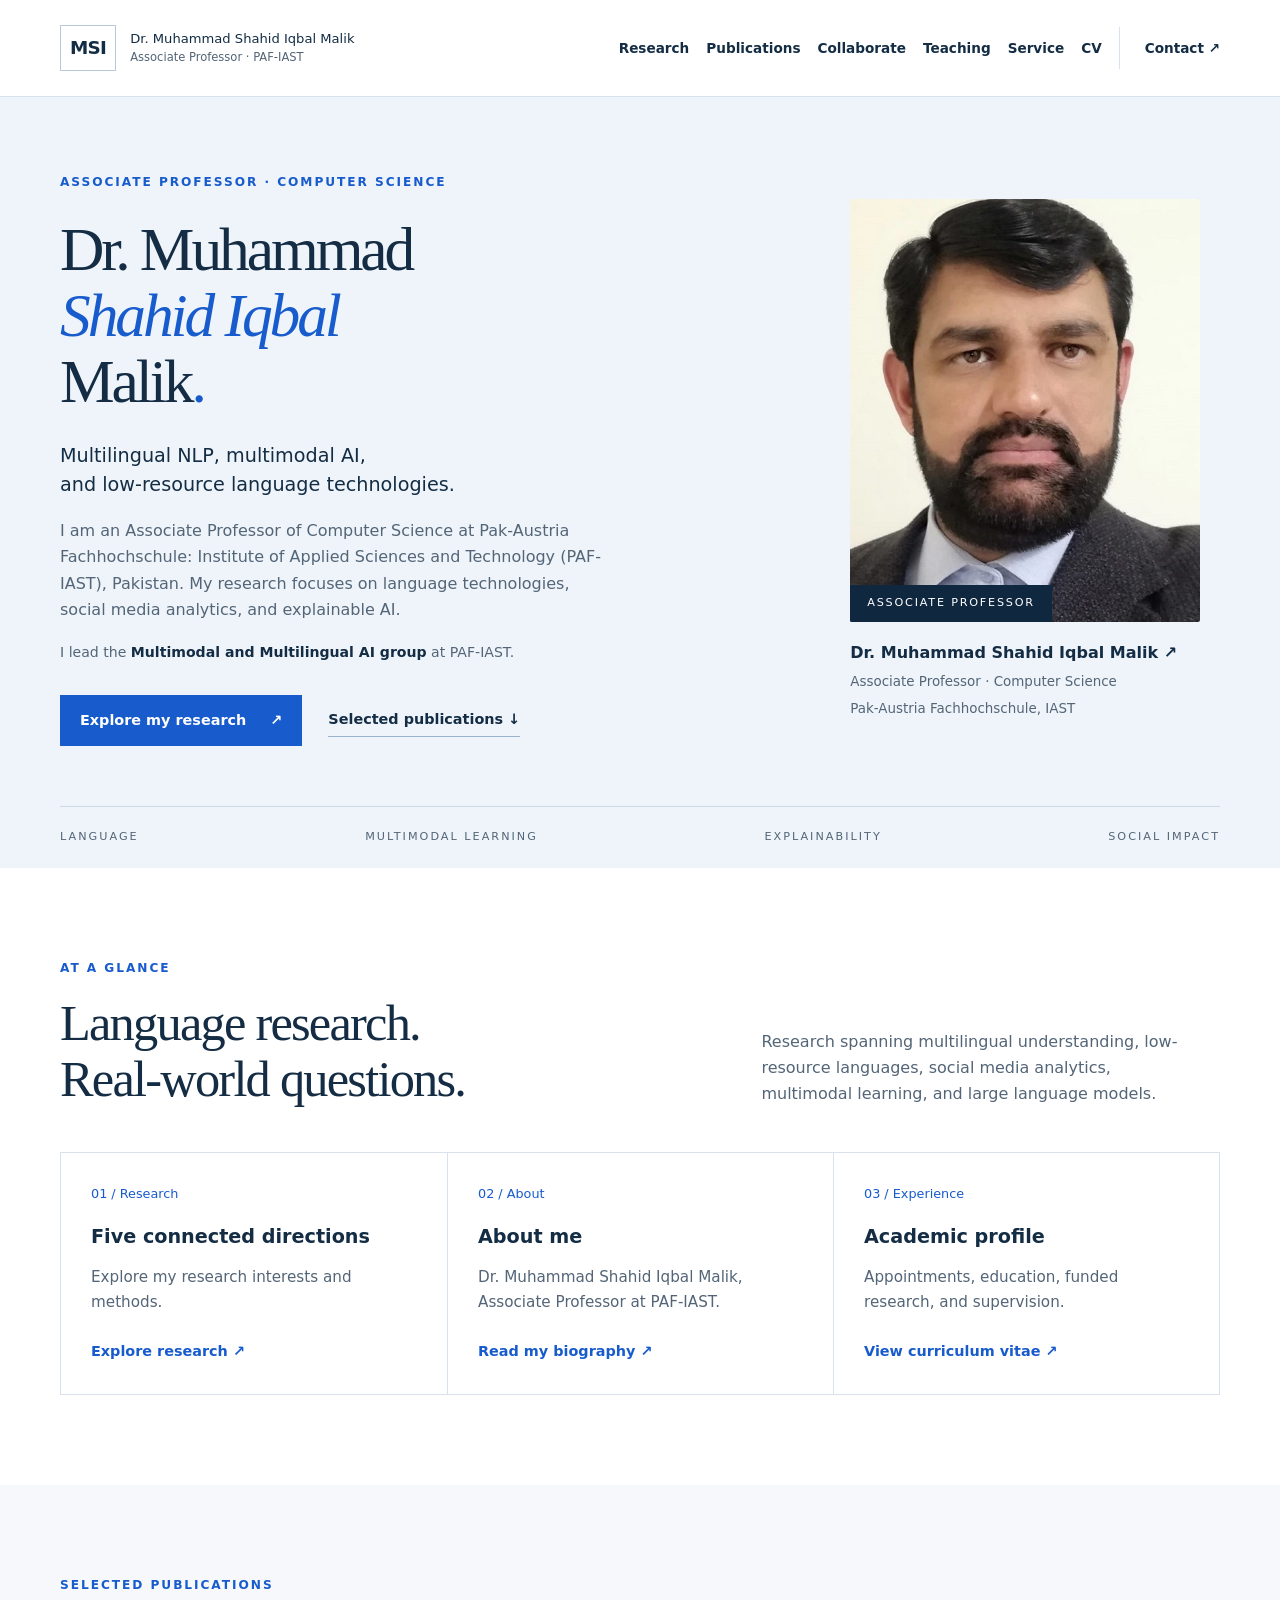
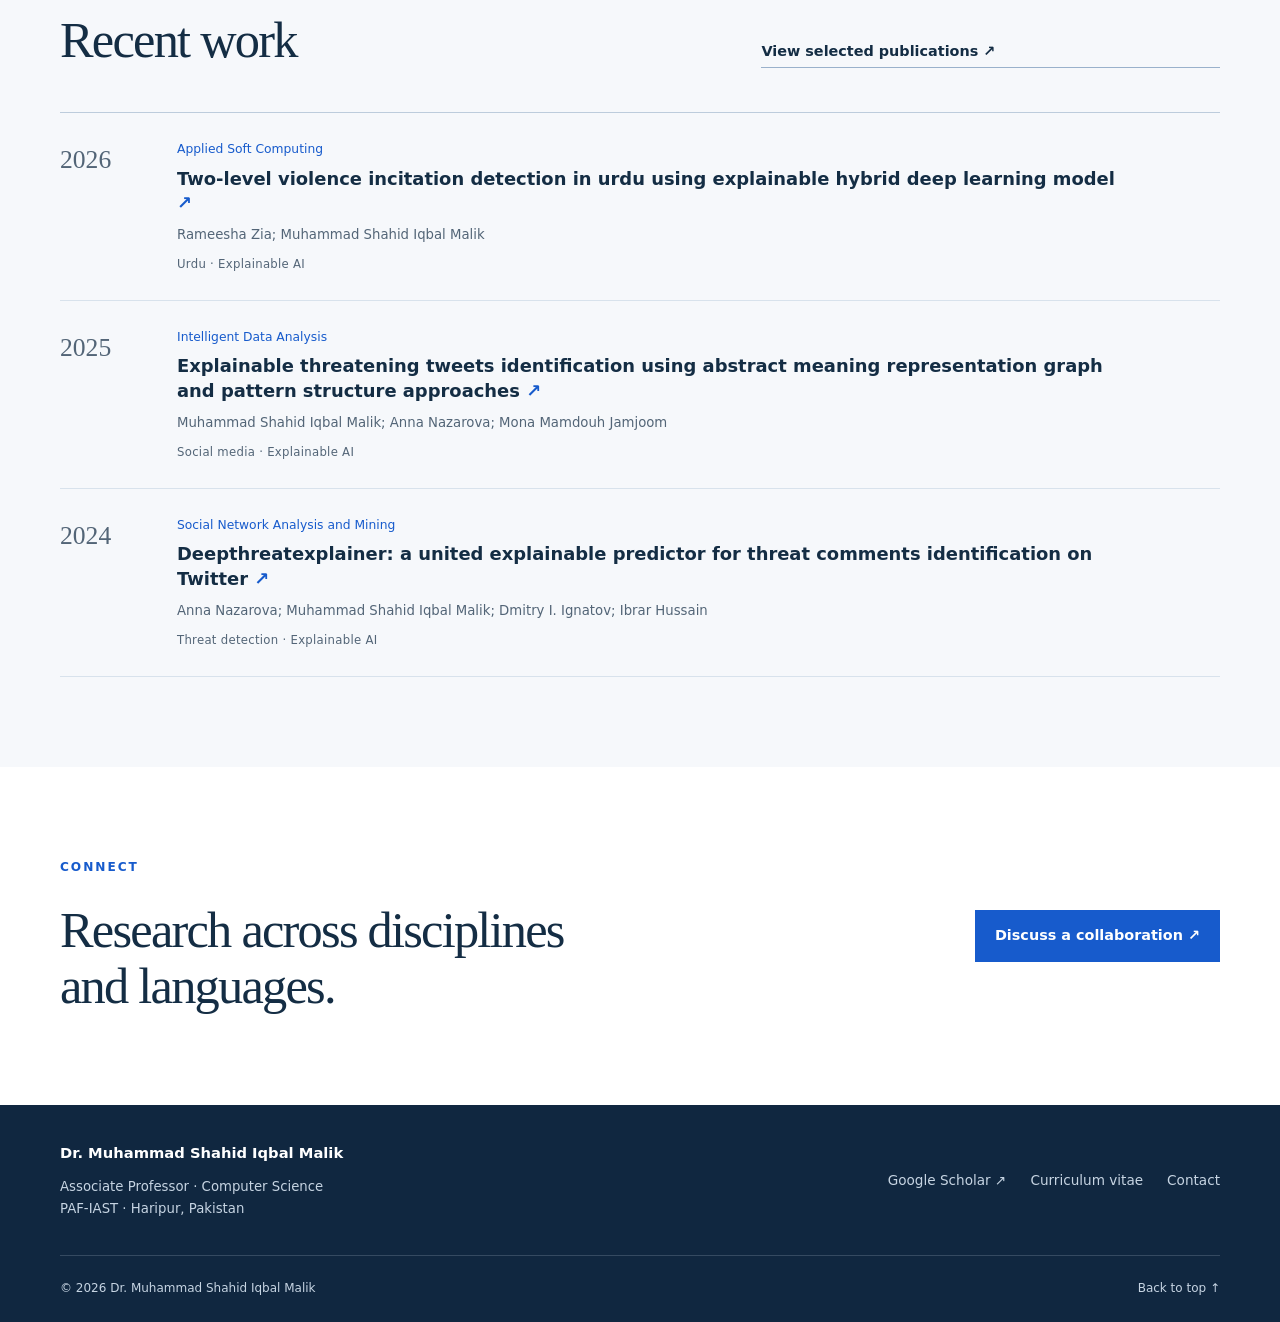
==== index.html @ 2e85fb24 "Add files via upload" ====
<!doctype html>
<html lang="en">
  <head>
    <!-- Self-contained page: all CSS, JavaScript and images are embedded. Preserve this folder structure for clean page URLs. -->
    <meta charset="UTF-8" />
    <meta name="viewport" content="width=device-width, initial-scale=1" />
    <meta
      name="description"
      content="Personal academic website of Dr. Muhammad Shahid Iqbal Malik, Associate Professor of Computer Science at PAF-IAST. Research, publications, teaching, academic service, CV and contact information."
    />
    <meta name="theme-color" content="#102740" />
    <title>Home | Dr. Muhammad Shahid Iqbal Malik</title>
    <style>
      /* Palette, type and spacing can be customized here. No external dependencies. */
      :root {
        --navy: #102740;
        --ink: #142d44;
        --muted: #536577;
        --blue: #175bcc;
        --pale: #eef4fa;
        --line: #d8e2ec;
        --white: #fff;
        --container: 1160px;
      }
      * {
        box-sizing: border-box;
      }
      html {
        scroll-behavior: smooth;
        scroll-padding-top: 110px;
      }
      body {
        margin: 0;
        color: var(--ink);
        background: var(--white);
        font:
          16px/1.65 system-ui,
          -apple-system,
          BlinkMacSystemFont,
          "Segoe UI",
          sans-serif;
      }
      a {
        color: inherit;
        text-decoration: none;
      }
      a:hover {
        color: var(--blue);
      }
      a:focus-visible,
      button:focus-visible {
        outline: 3px solid #377bee;
        outline-offset: 5px;
      }
      button {
        font: inherit;
      }
      img {
        max-width: 100%;
        display: block;
      }
      h1,
      h2,
      h3,
      p {
        margin: 0;
      }
      h1,
      h2 {
        font-family: Georgia, "Times New Roman", serif;
        font-weight: 400;
      }
      h2 {
        font-size: clamp(2rem, 4vw, 3.15rem);
        line-height: 1.12;
        letter-spacing: -0.035em;
      }
      h3 {
        font-size: 1.22rem;
        line-height: 1.35;
      }
      p + p {
        margin-top: 1rem;
      }
      .container {
        width: min(var(--container), calc(100% - 72px));
        margin-inline: auto;
      }
      .skip-link {
        position: fixed;
        left: 16px;
        top: -80px;
        background: white;
        padding: 12px;
        z-index: 100;
      }
      .skip-link:focus {
        top: 12px;
      }
      .site-header {
        position: sticky;
        top: 0;
        z-index: 20;
        border-bottom: 1px solid var(--line);
        background: rgba(255, 255, 255, 0.97);
      }
      .header-inner {
        min-height: 96px;
        display: flex;
        align-items: center;
        justify-content: space-between;
        gap: 30px;
      }
      .brand {
        display: flex;
        align-items: center;
        gap: 14px;
      }
      .brand-mark {
        font-size: 1.3rem;
        font-weight: 750;
        letter-spacing: -0.07em;
        border: 1px solid #b8c9db;
        display: grid;
        grid-auto-flow: column;
        align-items: center;
        padding: 6px 9px;
        height: 46px;
      }
      .brand-mark span {
        color: var(--blue);
        margin: 0 3px;
        font-weight: 400;
      }
      .brand-name {
        font-size: 0.86rem;
        line-height: 1.35;
      }
      .brand-name strong {
        font-weight: 650;
      }
      nav {
        display: flex;
        align-items: center;
        gap: 27px;
        font-size: 0.9rem;
        font-weight: 550;
      }
      nav a {
        padding: 10px 0;
        white-space: nowrap;
      }
      nav a[aria-current="location"] {
        color: var(--blue);
        box-shadow: 0 2px var(--blue);
      }
      .nav-contact {
        border-left: 1px solid var(--line);
        padding-left: 25px;
      }
      button[hidden] {
        display: none;
      }
      .menu-toggle {
        background: transparent;
        border: 1px solid var(--line);
        padding: 8px 12px;
        color: var(--ink);
      }
      .hero {
        background: var(--pale);
        overflow: hidden;
      }
      .hero-grid {
        display: grid;
        grid-template-columns: 1.4fr 0.75fr;
        gap: 100px;
        padding-block: 75px 60px;
        align-items: center;
      }
      .eyebrow {
        font-size: 0.76rem;
        letter-spacing: 0.16em;
        text-transform: uppercase;
        font-weight: 650;
        color: var(--blue);
        margin-bottom: 25px;
      }
      h1 {
        font-size: clamp(3rem, 5.3vw, 4.6rem);
        letter-spacing: -0.05em;
        line-height: 1.07;
      }
      h1 em {
        color: var(--blue);
        font-weight: 400;
      }
      .title-dot {
        color: var(--blue);
      }
      .hero-intro {
        font-size: 1.2rem;
        line-height: 1.5;
        margin-top: 28px;
      }
      .hero-description {
        font-size: 1rem;
        color: var(--muted);
        max-width: 560px;
        margin-top: 18px;
      }
      .hero-actions {
        display: flex;
        align-items: center;
        gap: 26px;
        margin-top: 30px;
        flex-wrap: wrap;
      }
      .button {
        display: inline-flex;
        align-items: center;
        gap: 24px;
        background: var(--blue);
        color: white;
        padding: 13px 19px;
        font-size: 0.9rem;
        font-weight: 550;
        border: 1px solid var(--blue);
        transition: background 0.18s;
      }
      .button:hover {
        background: var(--navy);
        color: white;
      }
      .text-link {
        display: inline-block;
        font-size: 0.9rem;
        font-weight: 600;
        border-bottom: 1px solid #9ab1cb;
        padding-block: 4px;
      }
      .lead-portrait {
        margin: 0;
        max-width: 350px;
      }
      .portrait-frame {
        position: relative;
        border-radius: 2px;
        overflow: hidden;
        background: #dce4e9;
      }
      .portrait-frame img {
        width: 100%;
        height: auto;
        aspect-ratio: 538/650;
        object-fit: cover;
        object-position: 50% 24%;
      }
      .portrait-label {
        position: absolute;
        left: 0;
        bottom: 0;
        background: var(--navy);
        color: white;
        padding: 9px 17px;
        font-size: 0.7rem;
        letter-spacing: 0.16em;
      }
      .lead-portrait figcaption {
        margin-top: 18px;
      }
      .lead-portrait figcaption a {
        font-size: 1rem;
        font-weight: 650;
      }
      .lead-portrait figcaption p {
        color: var(--muted);
        font-size: 0.84rem;
        line-height: 1.6;
        margin: 5px 0 0;
      }
      .hero-foot {
        display: flex;
        justify-content: space-between;
        gap: 15px;
        border-top: 1px solid #cbd8e7;
        padding-block: 21px;
        font-size: 0.7rem;
        letter-spacing: 0.18em;
        color: var(--muted);
      }
      .section {
        padding-block: 90px;
      }
      .section-heading {
        display: grid;
        grid-template-columns: 1fr 0.75fr;
        gap: 90px;
        align-items: end;
        margin-bottom: 44px;
      }
      .section-heading .eyebrow {
        margin-bottom: 17px;
      }
      .section-heading > p,
      .section-heading > div > p:not(.eyebrow) {
        color: var(--muted);
        max-width: 440px;
      }
      .section-heading .text-link {
        margin-top: 16px;
      }
      .research-grid {
        display: grid;
        grid-template-columns: repeat(3, 1fr);
        border-top: 1px solid var(--line);
        border-left: 1px solid var(--line);
      }
      .research-card,
      .research-note {
        padding: 29px;
        border-right: 1px solid var(--line);
        border-bottom: 1px solid var(--line);
        display: flex;
        flex-direction: column;
        align-items: flex-start;
      }
      .card-index {
        font-size: 0.78rem;
        color: var(--blue);
        margin-bottom: 29px;
      }
      .research-card h3 {
        margin-bottom: 13px;
      }
      .research-card p {
        color: var(--muted);
        font-size: 0.94rem;
      }
      .research-card .card-keywords {
        font-size: 0.76rem;
        margin-top: auto;
        padding-top: 24px;
        color: var(--blue);
        line-height: 1.6;
      }
      .research-note {
        background: var(--navy);
        color: white;
      }
      .research-note .eyebrow {
        color: #abc9fb;
        margin-bottom: 18px;
        font-size: 0.7rem;
      }
      .research-note h3 {
        font-family: Georgia, serif;
        font-size: 2.1rem;
        font-weight: 400;
      }
      .research-note p:not(.eyebrow) {
        font-size: 0.91rem;
        color: #cedae7;
        margin-top: 18px;
      }
      .research-note a {
        font-size: 0.85rem;
        margin-top: 24px;
        border-bottom: 1px solid #71869d;
      }
      .research-note a:hover {
        color: #abc9fb;
      }
      .publications-section {
        background: #f6f8fb;
      }
      .publication-list {
        list-style: none;
        margin: 0;
        padding: 0;
        border-top: 1px solid #bdccdc;
      }
      .publication {
        display: grid;
        grid-template-columns: 85px 1fr;
        gap: 32px;
        padding: 26px 0;
        border-bottom: 1px solid var(--line);
      }
      .pub-year {
        font-family: Georgia, serif;
        font-size: 1.6rem;
        color: var(--muted);
      }
      .pub-venue {
        font-size: 0.77rem;
        color: var(--blue);
        margin: 0 0 7px;
      }
      .publication h3 {
        font-size: 1.12rem;
        font-weight: 600;
        max-width: 950px;
      }
      .publication h3 span {
        color: var(--blue);
        white-space: nowrap;
      }
      .authors {
        font-size: 0.83rem;
        color: var(--muted);
        margin-top: 9px;
      }
      .pub-topic {
        font-size: 0.73rem;
        color: #536577;
        margin-top: 9px;
        letter-spacing: 0.025em;
      }
      .bio-grid {
        display: grid;
        grid-template-columns: 1.15fr 0.85fr;
        gap: 90px;
      }
      .bio p {
        color: var(--muted);
      }
      .bio .large-text {
        font-family: Georgia, serif;
        font-size: 1.65rem;
        line-height: 1.4;
        color: var(--ink);
        margin-bottom: 20px;
      }
      .profile-links {
        display: flex;
        gap: 20px;
        flex-wrap: wrap;
        margin-top: 27px;
        font-size: 0.85rem;
        font-weight: 600;
        color: var(--blue);
      }
      .experience {
        border-left: 1px solid var(--line);
        padding-left: 35px;
      }
      .experience h3 {
        font-size: 1rem;
        margin-bottom: 22px;
      }
      .experience ol {
        list-style: none;
        padding: 0;
        margin: 0;
      }
      .experience li {
        position: relative;
        padding: 0 0 21px 22px;
        border-left: 1px solid var(--line);
      }
      .experience li:before {
        content: "";
        position: absolute;
        left: -4px;
        top: 7px;
        width: 7px;
        height: 7px;
        background: var(--blue);
      }
      .experience span {
        font-size: 0.75rem;
        color: var(--blue);
        display: block;
        margin-bottom: 4px;
      }
      .experience strong {
        font-size: 0.88rem;
        font-weight: 600;
        display: block;
      }
      .experience p {
        font-size: 0.83rem;
        color: var(--muted);
        margin-top: 3px;
      }
      .research-record {
        display: grid;
        grid-template-columns: repeat(4, 1fr);
        gap: 25px;
        border-top: 1px solid var(--line);
        padding-top: 30px;
        margin-top: 50px;
      }
      .research-record strong {
        display: block;
        font-family: Georgia, serif;
        font-size: 2.6rem;
        font-weight: 400;
      }
      .research-record span {
        font-size: 0.84rem;
        color: var(--muted);
      }
      .record-note {
        font-size: 0.75rem;
        color: var(--muted);
        margin-top: 18px;
      }
      .teaching-section {
        background: var(--pale);
      }
      .teaching-grid {
        display: grid;
        grid-template-columns: 1fr 1.1fr 1fr;
        gap: 38px;
      }
      .teaching-grid h3 {
        font-size: 1rem;
      }
      .teaching-grid p,
      .teaching-grid li {
        font-size: 0.9rem;
        color: var(--muted);
      }
      .teaching-grid ul {
        padding-left: 19px;
        margin: 15px 0 27px;
      }
      .teaching-grid li {
        margin-bottom: 8px;
      }
      .teaching-grid p {
        margin-top: 14px;
      }
      .teaching-grid .muted {
        font-size: 0.76rem;
      }
      .contact-section {
        background: var(--navy);
        color: white;
        padding-block: 75px;
      }
      .contact-grid {
        display: grid;
        grid-template-columns: 1.1fr 0.9fr;
        gap: 110px;
      }
      .contact-section .eyebrow {
        color: #a9c7f7;
      }
      .contact-section h2 {
        font-size: 3.3rem;
      }
      .contact-section p:not(.eyebrow):not(.contact-label) {
        color: #c6d4e2;
        margin-top: 24px;
        max-width: 500px;
      }
      .contact-details {
        padding-top: 9px;
      }
      .contact-label {
        color: #a9c7f7;
        font-size: 0.71rem;
        letter-spacing: 0.14em;
        margin-bottom: 14px;
      }
      .email-link {
        font-size: 1.15rem;
        border-bottom: 1px solid #6b7e94;
        padding-bottom: 7px;
        display: inline-block;
        overflow-wrap: anywhere;
      }
      .contact-details .contact-label:not(:first-child) {
        margin-top: 37px;
      }
      .contact-details p:not(.contact-label) {
        font-size: 0.91rem;
        margin-top: 0 !important;
      }
      .contact-details > a:last-child {
        display: inline-block;
        font-size: 0.85rem;
        margin-top: 18px;
      }
      .contact-section a:hover {
        color: #aacbff;
      }
      footer {
        background: var(--navy);
        color: #c6d4e2;
      }
      .footer-inner {
        border-top: 1px solid #354a61;
        padding-block: 23px;
        display: flex;
        justify-content: space-between;
        gap: 24px;
        font-size: 0.75rem;
      }
      footer a:hover {
        color: white;
      }
      @media (min-width: 901px) {
        .menu-toggle {
          display: none;
        }
      }
      @media (max-width: 1050px) {
        .hero-grid {
          gap: 50px;
        }
        .header-inner {
          gap: 20px;
        }
        nav {
          gap: 18px;
        }
        .brand-name {
          font-size: 0.75rem;
        }
        .nav-contact {
          padding-left: 17px;
        }
        .section-heading,
        .bio-grid {
          gap: 45px;
        }
        .contact-grid {
          gap: 55px;
        }
      }
      @media (max-width: 900px) {
        .container {
          width: calc(100% - 48px);
        }
        .header-inner {
          min-height: 82px;
          flex-wrap: wrap;
          padding-block: 14px;
        }
        .brand-name {
          font-size: 0.82rem;
        }
        nav {
          width: 100%;
          flex-wrap: wrap;
          gap: 22px;
          padding: 5px 0 8px;
        }
        .js nav {
          display: none;
        }
        .js nav.is-open {
          display: flex;
        }
        .nav-contact {
          border-left: 0;
          padding-left: 0;
        }
        .hero-grid {
          padding-block: 55px 42px;
          grid-template-columns: 1.2fr 0.8fr;
          gap: 30px;
        }
        h1 {
          font-size: 3.2rem;
        }
        .hero-actions {
          gap: 16px;
        }
        .lead-portrait figcaption a {
          font-size: 0.9rem;
        }
        .hero-foot {
          font-size: 0.63rem;
          letter-spacing: 0.09em;
        }
        .research-grid {
          grid-template-columns: repeat(2, 1fr);
        }
        .section {
          padding-block: 65px;
        }
        .section-heading {
          gap: 30px;
        }
        .teaching-grid {
          grid-template-columns: 1fr 1fr;
        }
        .teaching-grid article:last-child {
          grid-column: 1/-1;
          border-top: 1px solid #cbd8e7;
          padding-top: 25px;
        }
        .contact-grid {
          gap: 35px;
        }
        .email-link {
          font-size: 1rem;
        }
      }
      @media (max-width: 600px) {
        .container {
          width: calc(100% - 36px);
        }
        html {
          scroll-padding-top: 95px;
        }
        .brand-mark {
          font-size: 1.05rem;
          height: 40px;
        }
        .brand-name {
          font-size: 0.72rem;
        }
        .brand {
          gap: 9px;
        }
        .menu-toggle {
          font-size: 0.8rem;
        }
        .header-inner {
          gap: 10px;
          min-height: 75px;
        }
        nav {
          gap: 8px 20px;
          font-size: 0.84rem;
        }
        .hero-grid {
          grid-template-columns: 1fr;
          gap: 37px;
          padding-top: 40px;
        }
        .hero h1 {
          font-size: clamp(2.7rem, 10vw, 3.6rem);
        }
        .eyebrow {
          margin-bottom: 20px;
        }
        .hero-intro {
          font-size: 1.1rem;
        }
        .hero-description {
          font-size: 0.95rem;
        }
        .hero-actions {
          align-items: flex-start;
          gap: 15px;
        }
        .lead-portrait {
          max-width: none;
          display: grid;
          grid-template-columns: 120px 1fr;
          gap: 18px;
          align-items: center;
        }
        .portrait-frame img {
          aspect-ratio: 1/1.15;
        }
        .portrait-label {
          font-size: 0.5rem;
          padding: 4px 8px;
          letter-spacing: 0.06em;
        }
        .lead-portrait figcaption {
          margin: 0;
        }
        .lead-portrait figcaption p {
          font-size: 0.74rem;
        }
        .hero-foot {
          display: grid;
          grid-template-columns: 1fr 1fr;
          gap: 11px;
          padding-block: 17px;
        }
        .section {
          padding-block: 50px;
        }
        .section-heading {
          grid-template-columns: 1fr;
          gap: 20px;
          margin-bottom: 30px;
        }
        .section-heading h2 {
          font-size: 2.4rem;
        }
        .section-heading > p,
        .section-heading > div > p:not(.eyebrow) {
          font-size: 0.95rem;
        }
        .research-grid {
          grid-template-columns: 1fr;
        }
        .research-card,
        .research-note {
          padding: 25px;
        }
        .card-index {
          margin-bottom: 14px;
        }
        .research-card .card-keywords {
          padding-top: 17px;
        }
        .research-note h3 br {
          display: none;
        }
        .publication {
          grid-template-columns: 46px 1fr;
          gap: 13px;
          padding-block: 23px;
        }
        .pub-year {
          font-size: 1.2rem;
        }
        .pub-venue {
          font-size: 0.72rem;
        }
        .publication h3 {
          font-size: 1.02rem;
        }
        .authors {
          font-size: 0.77rem;
        }
        .bio-grid {
          grid-template-columns: 1fr;
          gap: 35px;
        }
        .experience {
          padding-left: 22px;
        }
        .research-record {
          grid-template-columns: 1fr 1fr;
          gap: 18px;
          margin-top: 30px;
        }
        .research-record span {
          font-size: 0.8rem;
        }
        .teaching-grid {
          grid-template-columns: 1fr;
          gap: 25px;
        }
        .teaching-grid article:last-child {
          grid-column: auto;
        }
        .teaching-grid ul {
          margin-bottom: 20px;
        }
        .contact-grid {
          grid-template-columns: 1fr;
          gap: 35px;
        }
        .contact-section {
          padding-block: 50px;
        }
        .contact-section h2 {
          font-size: 2.7rem;
        }
        .email-link {
          font-size: 1rem;
        }
        .footer-inner {
          flex-direction: column;
          gap: 10px;
        }
        .profile-links {
          gap: 16px;
        }
      }
      @media (prefers-reduced-motion: reduce) {
        html {
          scroll-behavior: auto;
        }
        * {
          transition: none !important;
        }
      }
      @media print {
        .site-header,
        .hero-actions,
        .hero-foot,
        .menu-toggle,
        .footer-inner a {
          display: none;
        }
        body {
          font-size: 11pt;
        }
        .container {
          width: 100%;
        }
        .section,
        .contact-section {
          padding-block: 25px;
        }
        .hero-grid {
          padding-block: 20px;
        }
        .publication,
        .research-card {
          break-inside: avoid;
        }
        .contact-section,
        footer,
        .research-note {
          background: white;
          color: #142d44;
        }
        .contact-section p,
        .research-note p {
          color: #536577 !important;
        }
        a {
          color: inherit;
        }
        h1 {
          font-size: 34pt;
        }
      }

      /* Dedicated-page layouts and shared navigation. */
      body {
        min-height: 100vh;
        display: flex;
        flex-direction: column;
      }
      main {
        flex: 1;
      }
      nav {
        gap: 17px;
        font-size: 0.85rem;
      }
      .header-inner {
        gap: 20px;
      }
      nav a[aria-current="page"] {
        color: var(--blue);
        box-shadow: 0 2px var(--blue);
      }
      .page-title {
        font-size: clamp(2rem, 4vw, 3.15rem);
        line-height: 1.12;
        letter-spacing: -0.035em;
      }
      .page-intro {
        padding: 65px 0;
        background: var(--pale);
        border-bottom: 1px solid var(--line);
      }
      .page-intro h1 {
        font-size: clamp(2.7rem, 5vw, 4rem);
        max-width: 880px;
      }
      .page-description {
        font-size: 1.08rem;
        color: var(--muted);
        max-width: 720px;
        margin-top: 22px;
      }
      .overview-grid {
        display: grid;
        grid-template-columns: repeat(3, 1fr);
        border: 1px solid var(--line);
      }
      .overview-grid > a {
        padding: 30px;
        display: flex;
        flex-direction: column;
      }
      .overview-grid > a + a {
        border-left: 1px solid var(--line);
      }
      .overview-grid span {
        font-size: 0.8rem;
        color: var(--blue);
        margin-bottom: 20px;
      }
      .overview-grid h3 {
        font-size: 1.2rem;
      }
      .overview-grid p {
        color: var(--muted);
        font-size: 0.95rem;
        margin-top: 15px;
      }
      .overview-grid strong {
        color: var(--blue);
        font-size: 0.9rem;
        margin-top: auto;
        padding-top: 25px;
        font-weight: 600;
      }
      .overview-grid a:hover {
        background: var(--pale);
      }
      .home-cta {
        display: flex;
        align-items: center;
        justify-content: space-between;
        gap: 30px;
      }
      .two-column,
      .contact-followup {
        display: grid;
        grid-template-columns: 1.2fr 0.8fr;
        gap: 75px;
      }
      .contact-followup p {
        margin-top: 18px;
        color: var(--muted);
      }
      .inquiry-panel {
        padding: 30px;
        background: var(--pale);
        align-self: start;
      }
      .inquiry-panel p:not(.eyebrow) {
        margin-top: 20px;
        color: var(--muted);
      }
      .inquiry-panel .button {
        margin-top: 25px;
      }
      .spaced-list {
        list-style: none;
        padding: 0;
        margin: 25px 0;
      }
      .spaced-list li {
        padding: 17px 0;
        border-bottom: 1px solid var(--line);
      }
      .spaced-list p {
        color: var(--muted);
        margin-top: 6px;
      }
      .service-grid {
        display: grid;
        grid-template-columns: 1fr 1fr 1fr;
        gap: 40px;
      }
      .service-grid h2 {
        font-size: 1.7rem;
      }
      .service-grid p {
        margin-top: 20px;
        color: var(--muted);
      }
      .service-grid .spaced-list p {
        margin-top: 5px;
      }
      .talk-list {
        list-style: none;
        margin: 30px 0 0;
        padding: 0;
      }
      .talk-list li {
        padding: 24px 0;
        border-top: 1px solid var(--line);
      }
      .talk-list span {
        color: var(--blue);
        font-size: 0.85rem;
      }
      .talk-list h3 {
        margin-top: 8px;
        font-weight: 550;
      }
      .cv-actions {
        padding-block: 25px;
        display: flex;
        gap: 24px;
        align-items: center;
        border-bottom: 1px solid var(--line);
      }
      .cv-actions p {
        color: var(--muted);
        font-size: 0.85rem;
      }
      .print-button {
        cursor: pointer;
      }
      .cv-layout {
        display: grid;
        grid-template-columns: 220px 1fr;
        gap: 60px;
        padding-block: 50px 80px;
      }
      .cv-nav {
        position: sticky;
        top: 120px;
        align-self: start;
      }
      .cv-nav h2 {
        font-family: inherit;
        font-size: 0.88rem;
        font-weight: 650;
        margin-bottom: 15px;
      }
      .cv-nav a {
        display: block;
        font-size: 0.88rem;
        color: var(--muted);
        padding: 7px 0;
      }
      .cv-nav a:hover {
        color: var(--blue);
      }
      .cv-section {
        padding-bottom: 32px;
        margin-bottom: 32px;
        border-bottom: 1px solid var(--line);
        scroll-margin-top: 115px;
      }
      .cv-section h2 {
        font-size: 1.9rem;
        margin-bottom: 22px;
      }
      .cv-section h3 {
        font-size: 1.05rem;
        margin-top: 23px;
        margin-bottom: 10px;
      }
      .cv-section p,
      .cv-section li {
        color: var(--muted);
      }
      .cv-section strong {
        color: var(--ink);
      }
      .cv-section > ol:not(.cv-bibliography) {
        padding-left: 20px;
      }
      .cv-section > ol:not(.cv-bibliography) li {
        margin-bottom: 15px;
      }
      .cv-section > ol:not(.cv-bibliography) span,
      .cv-section > ol:not(.cv-bibliography) strong {
        display: block;
      }
      .cv-section > ol:not(.cv-bibliography) span {
        color: var(--blue);
        font-size: 0.86rem;
      }
      .cv-section > ol:not(.cv-bibliography) p {
        margin-top: 3px;
      }
      .cv-bibliography {
        padding-left: 22px;
      }
      .cv-bibliography li {
        margin-bottom: 18px;
        padding-left: 6px;
        font-size: 0.94rem;
        overflow-wrap: anywhere;
      }
      .footer-grid {
        display: flex;
        justify-content: space-between;
        gap: 30px;
        padding-block: 35px;
      }
      .footer-grid strong {
        font-weight: 600;
        font-size: 0.92rem;
        color: white;
      }
      .footer-grid p {
        font-size: 0.83rem;
        margin-top: 10px;
      }
      .footer-grid > div:last-child {
        display: flex;
        gap: 24px;
        align-items: center;
        font-size: 0.85rem;
      }
      .footer-grid a:hover {
        color: white;
      }
      .contact-section {
        min-height: 430px;
      }
      .contact-section .page-title {
        font-size: 3.3rem;
      }
      @media (min-width: 1101px) {
        .menu-toggle {
          display: none;
        }
        .js nav {
          display: flex;
        }
      }
      @media (max-width: 1100px) {
        .header-inner {
          flex-wrap: wrap;
          min-height: 82px;
          padding-block: 14px;
        }
        .menu-toggle:not([hidden]) {
          display: block;
        }
        nav {
          width: 100%;
          flex-wrap: wrap;
          gap: 12px 23px;
          padding: 7px 0;
        }
        .js nav {
          display: none;
        }
        .js nav.is-open {
          display: flex;
        }
        .brand-name {
          font-size: 0.82rem;
        }
        .service-grid {
          grid-template-columns: 1fr 1fr;
        }
        .service-grid > article:last-child {
          grid-column: 1/-1;
        }
        .cv-layout {
          gap: 35px;
          grid-template-columns: 190px 1fr;
        }
      }
      @media (max-width: 700px) {
        .overview-grid {
          grid-template-columns: 1fr;
        }
        .overview-grid > a + a {
          border-left: 0;
          border-top: 1px solid var(--line);
        }
        .home-cta {
          flex-direction: column;
          align-items: flex-start;
        }
        .two-column,
        .contact-followup,
        .service-grid {
          grid-template-columns: 1fr;
          gap: 35px;
        }
        .service-grid > article:last-child {
          grid-column: auto;
        }
        .cv-layout {
          grid-template-columns: 1fr;
          padding-block: 30px 45px;
        }
        .cv-nav {
          position: static;
          border-bottom: 1px solid var(--line);
          padding-bottom: 20px;
        }
        .cv-nav a {
          display: inline-block;
          margin-right: 18px;
        }
        .cv-actions {
          flex-direction: column;
          align-items: flex-start;
          gap: 12px;
        }
        .footer-grid {
          flex-direction: column;
        }
        .footer-grid > div:last-child {
          flex-wrap: wrap;
          gap: 18px;
        }
        .page-intro {
          padding-block: 40px;
        }
        .page-description {
          font-size: 1rem;
        }
        .contact-section .page-title {
          font-size: 2.7rem;
        }
      }
      @media print {
        .site-header,
        footer,
        .cv-actions,
        .cv-nav,
        .skip-link {
          display: none !important;
        }
        .cv-layout {
          display: block;
          padding: 0;
        }
        .page-intro {
          padding: 0 0 18px;
          background: white;
          border: 0;
        }
        .page-intro .eyebrow {
          margin-bottom: 10px;
        }
        .page-intro h1 {
          font-size: 28pt;
        }
        .page-description {
          font-size: 11pt;
        }
        .cv-section {
          margin: 0 0 20px;
          padding: 0 0 12px;
        }
        .cv-section h2 {
          font-size: 16pt;
          break-after: avoid;
        }
        .cv-section h3 {
          break-after: avoid;
        }
        .cv-bibliography li {
          break-inside: avoid;
        }
        .cv-section p,
        .cv-section li {
          color: #222;
        }
        .cv-section > ol:not(.cv-bibliography) li {
          break-inside: avoid;
        }
      }
    </style>

    <style>
      html.lenis,
      html.lenis body {
        height: auto;
      }

      .lenis:not(.lenis-autoToggle).lenis-stopped {
        overflow: clip;
      }

      .lenis [data-lenis-prevent],
      .lenis [data-lenis-prevent-wheel],
      .lenis [data-lenis-prevent-touch],
      .lenis [data-lenis-prevent-vertical],
      .lenis [data-lenis-prevent-horizontal] {
        overscroll-behavior: contain;
      }

      .lenis.lenis-smooth iframe {
        pointer-events: none;
      }

      .lenis.lenis-autoToggle {
        transition-property: overflow;
        transition-duration: 1ms;
        transition-behavior: allow-discrete;
      }

      /* Avoid competing native and Lenis smoothing. */
      html.lenis,
      html.lenis body {
        scroll-behavior: auto !important;
      }
      @media print {
        html.lenis,
        html.lenis body {
          height: auto !important;
          overflow: visible !important;
        }
      }
    </style>
    <style>
      /* Personal academic identity */
      .brand-mark {
        letter-spacing: -0.04em;
        font-size: 1.15rem;
        min-width: 43px;
        justify-content: center;
      }
      .brand-name {
        font-size: 0.82rem;
        line-height: 1.4;
      }
      .brand-name strong {
        font-size: 0.72rem;
        color: var(--muted);
        font-weight: 500;
      }
      .hero h1 {
        font-size: clamp(2.8rem, 4.8vw, 4.25rem);
      }
      .hero .group-affiliation {
        font-size: 0.88rem;
        color: var(--muted);
        margin-top: 18px;
        max-width: 560px;
      }
      .group-affiliation strong {
        font-weight: 600;
        color: var(--ink);
      }
                .nav-contact {
    border-left: 0;
    padding-left: 0;
  }
    .nav-contact {
    padding-left: 17px;
  }
  .nav-contact {
  border-left: 1px solid var(--line);
  padding-left: 25px;
}
      @media (max-width: 600px) {
        .brand-name {
          font-size: 0.67rem;
        }
        .brand-name strong {
          font-size: 0.64rem;
        }
        .brand-mark {
          font-size: 0.9rem;
          min-width: 34px;
          padding: 5px;
        }
        .hero h1 {
          font-size: clamp(2.55rem, 9.4vw, 3.5rem);
        }
        .hero .group-affiliation {
          font-size: 0.85rem;
        }
      }
    </style>
  </head>
  <body id="top">
    <a class="skip-link" href="#main">Skip to content</a>
    <header class="site-header">
      <div class="container header-inner">
        <a
          class="brand"
          href="./"
          aria-label="Dr. Muhammad Shahid Iqbal Malik home"
          ><span class="brand-mark" aria-hidden="true">MSI</span
          ><span class="brand-name"
            >Dr. Muhammad Shahid Iqbal Malik<br /><strong
              >Associate Professor · PAF-IAST</strong
            ></span
          ></a
        >
        <button
          class="menu-toggle"
          type="button"
          aria-expanded="false"
          aria-controls="main-nav"
          hidden
        >
          Menu <span aria-hidden="true">☰</span>
        </button>
        <nav id="main-nav" aria-label="Main navigation">
          <!-- <a href="./" aria-current="page">Home</a> -->
          <a href="research/">Research</as
          ><a href="publications/">Publications</a
          ><a href="collaborate/">Collaborate</a>
          <!-- <a href="about/">About</a> -->
          <a href="teaching/">Teaching</a><a href="service/">Service</a
          ><a href="cv/">CV</a><a class="nav-contact" href="contact/">Contact <span aria-hidden="true">↗</span></a>
        </nav>
      </div>
    </header>
    <main id="main">
      <section class="hero" id="home" aria-labelledby="hero-title">
        <div class="container hero-grid">
          <div class="hero-copy">
            <p class="eyebrow">Associate Professor · Computer Science</p>
            <h1 id="hero-title">
              Dr. Muhammad<br /><em>Shahid Iqbal</em><br />Malik<span
                class="title-dot"
                >.</span
              >
            </h1>
            <p class="hero-intro">
              Multilingual NLP, multimodal AI,<br />and low-resource language
              technologies.
            </p>
            <p class="hero-description">
              I am an Associate Professor of Computer Science at Pak-Austria
              Fachhochschule: Institute of Applied Sciences and Technology
              (PAF-IAST), Pakistan. My research focuses on language
              technologies, social media analytics, and explainable AI.
            </p>
            <p class="group-affiliation">
              I lead the
              <strong>Multimodal and Multilingual AI group</strong> at PAF-IAST.
            </p>
            <div class="hero-actions">
              <a class="button" href="research/"
                >Explore my research <span aria-hidden="true">↗</span></a
              ><a class="text-link" href="publications/"
                >Selected publications <span aria-hidden="true">↓</span></a
              >
            </div>
          </div>
          <figure class="lead-portrait">
            <div class="portrait-frame">
              <img
                src="[data-uri]"
                alt="Dr. Muhammad Shahid Iqbal Malik"
                width="538"
                height="719"
                fetchpriority="high"
              /><span class="portrait-label">ASSOCIATE PROFESSOR</span>
            </div>
            <figcaption>
              <a href="about/"
                >Dr. Muhammad Shahid Iqbal Malik
                <span aria-hidden="true">↗</span></a
              >
              <p>Associate Professor · Computer Science</p>
              <p>Pak-Austria Fachhochschule, IAST</p>
            </figcaption>
          </figure>
        </div>
        <div class="container hero-foot">
          <span>LANGUAGE</span><span>MULTIMODAL LEARNING</span
          ><span>EXPLAINABILITY</span><span>SOCIAL IMPACT</span>
        </div>
      </section>
      <section class="section home-overview">
        <div class="container">
          <div class="section-heading">
            <div>
              <p class="eyebrow">At a glance</p>
              <h2>Language research.<br />Real-world questions.</h2>
            </div>
            <p>
              Research spanning multilingual understanding, low-resource
              languages, social media analytics, multimodal learning, and large
              language models.
            </p>
          </div>
          <div class="overview-grid">
            <a href="research/"
              ><span>01 / Research</span>
              <h3>Five connected directions</h3>
              <p>Explore my research interests and methods.</p>
              <strong>Explore research ↗</strong></a
            ><a href="about/"
              ><span>02 / About</span>
              <h3>About me</h3>
              <p>
                Dr. Muhammad Shahid Iqbal Malik, Associate Professor at
                PAF-IAST.
              </p>
              <strong>Read my biography ↗</strong></a
            ><a href="cv/"
              ><span>03 / Experience</span>
              <h3>Academic profile</h3>
              <p>Appointments, education, funded research, and supervision.</p>
              <strong>View curriculum vitae ↗</strong></a
            >
          </div>
        </div>
      </section>
      <section class="section publications-section">
        <div class="container">
          <div class="section-heading">
            <div>
              <p class="eyebrow">Selected publications</p>
              <h2>Recent work</h2>
            </div>
            <a class="text-link" href="publications/"
              >View selected publications ↗</a
            >
          </div>
          <ol class="publication-list">
            <li class="publication">
              <span class="pub-year">2026</span>
              <div>
                <p class="pub-venue">Applied Soft Computing</p>
                <h3>
                  <a
                    href="https://doi.org/10.1016/j.asoc.2026.115679"
                    target="_blank"
                    rel="noopener noreferrer"
                    >Two-level violence incitation detection in urdu using
                    explainable hybrid deep learning model
                    <span aria-hidden="true">↗</span></a
                  >
                </h3>
                <p class="authors">Rameesha Zia; Muhammad Shahid Iqbal Malik</p>
                <p class="pub-topic">Urdu · Explainable AI</p>
              </div>
            </li>
            <li class="publication">
              <span class="pub-year">2025</span>
              <div>
                <p class="pub-venue">Intelligent Data Analysis</p>
                <h3>
                  <a
                    href="https://doi.org/10.1177/1088467X251330977"
                    target="_blank"
                    rel="noopener noreferrer"
                    >Explainable threatening tweets identification using
                    abstract meaning representation graph and pattern structure
                    approaches <span aria-hidden="true">↗</span></a
                  >
                </h3>
                <p class="authors">
                  Muhammad Shahid Iqbal Malik; Anna Nazarova; Mona Mamdouh
                  Jamjoom
                </p>
                <p class="pub-topic">Social media · Explainable AI</p>
              </div>
            </li>
            <li class="publication">
              <span class="pub-year">2024</span>
              <div>
                <p class="pub-venue">Social Network Analysis and Mining</p>
                <h3>
                  <a
                    href="https://doi.org/10.1007/s13278-024-01389-5"
                    target="_blank"
                    rel="noopener noreferrer"
                    >Deepthreatexplainer: a united explainable predictor for
                    threat comments identification on Twitter
                    <span aria-hidden="true">↗</span></a
                  >
                </h3>
                <p class="authors">
                  Anna Nazarova; Muhammad Shahid Iqbal Malik; Dmitry I. Ignatov;
                  Ibrar Hussain
                </p>
                <p class="pub-topic">Threat detection · Explainable AI</p>
              </div>
            </li>
          </ol>
        </div>
      </section>
      <section class="section">
        <div class="container home-cta">
          <div>
            <p class="eyebrow">Connect</p>
            <h2>Research across disciplines<br />and languages.</h2>
          </div>
          <a class="button" href="collaborate/">Discuss a collaboration ↗</a>
        </div>
      </section>
    </main>
    <footer>
      <div class="container footer-grid">
        <div>
          <strong>Dr. Muhammad Shahid Iqbal Malik</strong>
          <p>
            Associate Professor · Computer Science<br />PAF-IAST · Haripur,
            Pakistan
          </p>
        </div>
        <div>
          <a
            href="https://scholar.google.com/citations?user=S2JLYhMAAAAJ&amp;hl=en"
            target="_blank"
            rel="noopener noreferrer"
            >Google Scholar ↗</a
          ><a href="cv/">Curriculum vitae</a><a href="contact/">Contact</a>
        </div>
      </div>
      <div class="container footer-inner">
        <p>© <span id="year">2026</span> Dr. Muhammad Shahid Iqbal Malik</p>
        <a href="#top">Back to top ↑</a>
      </div>
    </footer>
    <script>
      /* Navigation works as ordinary HTML links; JavaScript adds the mobile menu. */
      "use strict";
      document.documentElement.classList.add("js");
      const menuButton = document.querySelector(".menu-toggle");
      const navigation = document.querySelector("#main-nav");
      const mobile = window.matchMedia("(max-width: 1100px)");
      function closeMenu(returnFocus = false) {
        menuButton.setAttribute("aria-expanded", "false");
        navigation.classList.remove("is-open");
        if (returnFocus) menuButton.focus();
      }
      menuButton.hidden = false;
      menuButton.addEventListener("click", () => {
        const open = menuButton.getAttribute("aria-expanded") !== "true";
        menuButton.setAttribute("aria-expanded", String(open));
        navigation.classList.toggle("is-open", open);
      });
      document.addEventListener("keydown", (event) => {
        if (
          event.key === "Escape" &&
          menuButton.getAttribute("aria-expanded") === "true"
        )
          closeMenu(true);
      });
      document.addEventListener("click", (event) => {
        if (!event.target.closest(".site-header")) closeMenu();
      });
      mobile.addEventListener("change", () => closeMenu());
      document.querySelector("#year").textContent = new Date().getFullYear();
      const printButton = document.querySelector(".print-button");
      if (printButton) {
        printButton.hidden = false;
        printButton.addEventListener("click", () => window.print());
      }
    </script>
    <!-- Lenis 1.3.26, MIT license: embedded for offline use. -->
    <script>
      /*
The MIT License

Copyright (c) 2024 darkroom.engineering

Permission is hereby granted, free of charge, to any person obtaining a copy of this software and associated documentation files (the “Software”), to deal in the Software without restriction, including without limitation the rights to use, copy, modify, merge, publish, distribute, sublicense, and/or sell copies of the Software, and to permit persons to whom the Software is furnished to do so, subject to the following conditions:

The above copyright notice and this permission notice shall be included in all copies or substantial portions of the Software.

THE SOFTWARE IS PROVIDED “AS IS”, WITHOUT WARRANTY OF ANY KIND, EXPRESS OR IMPLIED, INCLUDING BUT NOT LIMITED TO THE WARRANTIES OF MERCHANTABILITY, FITNESS FOR A PARTICULAR PURPOSE AND NONINFRINGEMENT. IN NO EVENT SHALL THE AUTHORS OR COPYRIGHT HOLDERS BE LIABLE FOR ANY CLAIM, DAMAGES OR OTHER LIABILITY, WHETHER IN AN ACTION OF CONTRACT, TORT OR OTHERWISE, ARISING FROM, OUT OF OR IN CONNECTION WITH THE SOFTWARE OR THE USE OR OTHER DEALINGS IN THE SOFTWARE.
*/
      (function () {
        var e = `1.3.26`;
        function t(e, t, n) {
          return Math.max(e, Math.min(t, n));
        }
        function n(e, t, n) {
          return (1 - n) * e + n * t;
        }
        function r(e, t, r, i) {
          return n(e, t, 1 - Math.exp(-r * i));
        }
        function i(e, t) {
          return ((e % t) + t) % t;
        }
        var a = class {
          isRunning = !1;
          value = 0;
          from = 0;
          to = 0;
          currentTime = 0;
          lerp;
          duration;
          easing;
          onUpdate;
          advance(e) {
            if (!this.isRunning) return;
            let n = !1;
            if (this.duration && this.easing) {
              this.currentTime += e;
              let r = t(0, this.currentTime / this.duration, 1);
              n = r >= 1;
              let i = n ? 1 : this.easing(r);
              this.value = this.from + (this.to - this.from) * i;
            } else
              this.lerp
                ? ((this.value = r(this.value, this.to, this.lerp * 60, e)),
                  Math.round(this.value) === Math.round(this.to) &&
                    ((this.value = this.to), (n = !0)))
                : ((this.value = this.to), (n = !0));
            (n && this.stop(), this.onUpdate?.(this.value, n));
          }
          stop() {
            this.isRunning = !1;
          }
          fromTo(
            e,
            t,
            { lerp: n, duration: r, easing: i, onStart: a, onUpdate: o },
          ) {
            ((this.from = this.value = e),
              (this.to = t),
              (this.lerp = n),
              (this.duration = r),
              (this.easing = i),
              (this.currentTime = 0),
              (this.isRunning = !0),
              a?.(),
              (this.onUpdate = o));
          }
        };
        function o(e, t) {
          let n;
          return function (...r) {
            (clearTimeout(n),
              (n = setTimeout(() => {
                ((n = void 0), e.apply(this, r));
              }, t)));
          };
        }
        var s = class {
            width = 0;
            height = 0;
            scrollHeight = 0;
            scrollWidth = 0;
            debouncedResize;
            wrapperResizeObserver;
            contentResizeObserver;
            constructor(e, t, { autoResize: n = !0, debounce: r = 250 } = {}) {
              ((this.wrapper = e),
                (this.content = t),
                n &&
                  ((this.debouncedResize = o(this.resize, r)),
                  this.wrapper instanceof Window
                    ? window.addEventListener(`resize`, this.debouncedResize)
                    : ((this.wrapperResizeObserver = new ResizeObserver(
                        this.debouncedResize,
                      )),
                      this.wrapperResizeObserver.observe(this.wrapper)),
                  (this.contentResizeObserver = new ResizeObserver(
                    this.debouncedResize,
                  )),
                  this.contentResizeObserver.observe(this.content)),
                this.resize());
            }
            destroy() {
              (this.wrapperResizeObserver?.disconnect(),
                this.contentResizeObserver?.disconnect(),
                this.wrapper === window &&
                  this.debouncedResize &&
                  window.removeEventListener(`resize`, this.debouncedResize));
            }
            resize = () => {
              (this.onWrapperResize(), this.onContentResize());
            };
            onWrapperResize = () => {
              this.wrapper instanceof Window
                ? ((this.width = window.innerWidth),
                  (this.height = window.innerHeight))
                : ((this.width = this.wrapper.clientWidth),
                  (this.height = this.wrapper.clientHeight));
            };
            onContentResize = () => {
              this.wrapper instanceof Window
                ? ((this.scrollHeight = this.content.scrollHeight),
                  (this.scrollWidth = this.content.scrollWidth))
                : ((this.scrollHeight = this.wrapper.scrollHeight),
                  (this.scrollWidth = this.wrapper.scrollWidth));
            };
            get limit() {
              return {
                x: this.scrollWidth - this.width,
                y: this.scrollHeight - this.height,
              };
            }
          },
          c = class {
            events = {};
            emit(e, ...t) {
              let n = this.events[e] || [];
              for (let e = 0, r = n.length; e < r; e++) n[e]?.(...t);
            }
            on(e, t) {
              return (
                this.events[e]
                  ? this.events[e].push(t)
                  : (this.events[e] = [t]),
                () => {
                  this.events[e] = this.events[e]?.filter((e) => t !== e);
                }
              );
            }
            off(e, t) {
              this.events[e] = this.events[e]?.filter((e) => t !== e);
            }
            destroy() {
              this.events = {};
            }
          };
        let l = { passive: !1 };
        function u(e, t) {
          return e === 1 ? 16.666666666666668 : e === 2 ? t : 1;
        }
        var d = class {
          touchStart = { x: 0, y: 0 };
          lastDelta = { x: 0, y: 0 };
          window = { width: 0, height: 0 };
          emitter = new c();
          constructor(e, t = { wheelMultiplier: 1, touchMultiplier: 1 }) {
            ((this.element = e),
              (this.options = t),
              window.addEventListener(`resize`, this.onWindowResize),
              this.onWindowResize(),
              this.element.addEventListener(`wheel`, this.onWheel, l),
              this.element.addEventListener(`touchstart`, this.onTouchStart, l),
              this.element.addEventListener(`touchmove`, this.onTouchMove, l),
              this.element.addEventListener(`touchend`, this.onTouchEnd, l));
          }
          on(e, t) {
            return this.emitter.on(e, t);
          }
          destroy() {
            (this.emitter.destroy(),
              window.removeEventListener(`resize`, this.onWindowResize),
              this.element.removeEventListener(`wheel`, this.onWheel, l),
              this.element.removeEventListener(
                `touchstart`,
                this.onTouchStart,
                l,
              ),
              this.element.removeEventListener(
                `touchmove`,
                this.onTouchMove,
                l,
              ),
              this.element.removeEventListener(`touchend`, this.onTouchEnd, l));
          }
          onTouchStart = (e) => {
            let { clientX: t, clientY: n } = e.targetTouches
              ? e.targetTouches[0]
              : e;
            ((this.touchStart.x = t),
              (this.touchStart.y = n),
              (this.lastDelta = { x: 0, y: 0 }),
              this.emitter.emit(`scroll`, { deltaX: 0, deltaY: 0, event: e }));
          };
          onTouchMove = (e) => {
            let { clientX: t, clientY: n } = e.targetTouches
                ? e.targetTouches[0]
                : e,
              r = -(t - this.touchStart.x) * this.options.touchMultiplier,
              i = -(n - this.touchStart.y) * this.options.touchMultiplier;
            ((this.touchStart.x = t),
              (this.touchStart.y = n),
              (this.lastDelta = { x: r, y: i }),
              this.emitter.emit(`scroll`, { deltaX: r, deltaY: i, event: e }));
          };
          onTouchEnd = (e) => {
            this.emitter.emit(`scroll`, {
              deltaX: this.lastDelta.x,
              deltaY: this.lastDelta.y,
              event: e,
            });
          };
          onWheel = (e) => {
            let { deltaX: t, deltaY: n, deltaMode: r } = e,
              i = u(r, this.window.width),
              a = u(r, this.window.height);
            ((t *= i),
              (n *= a),
              (t *= this.options.wheelMultiplier),
              (n *= this.options.wheelMultiplier),
              this.emitter.emit(`scroll`, { deltaX: t, deltaY: n, event: e }));
          };
          onWindowResize = () => {
            this.window = {
              width: window.innerWidth,
              height: window.innerHeight,
            };
          };
        };
        let f = (e) => Math.min(1, 1.001 - 2 ** (-10 * e));
        var p = class {
          _isScrolling = !1;
          _isStopped = !1;
          _isLocked = !1;
          _preventNextNativeScrollEvent = !1;
          _resetVelocityTimeout = null;
          _rafId = null;
          _isDraggingSelection = !1;
          reducedMotionMediaQuery = window.matchMedia(
            `(prefers-reduced-motion: reduce)`,
          );
          isTouching;
          isIos;
          time = 0;
          userData = {};
          lastVelocity = 0;
          velocity = 0;
          direction = 0;
          options;
          targetScroll;
          animatedScroll;
          animate = new a();
          emitter = new c();
          dimensions;
          virtualScroll;
          constructor({
            wrapper: t = window,
            content: n = document.documentElement,
            eventsTarget: r = t,
            smoothWheel: i = !0,
            syncTouch: a = !1,
            syncTouchLerp: o = 0.075,
            touchInertiaExponent: c = 1.7,
            duration: l,
            easing: u,
            lerp: p = 0.1,
            infinite: m = !1,
            orientation: h = `vertical`,
            gestureOrientation: g = h === `horizontal` ? `both` : `vertical`,
            touchMultiplier: _ = 1,
            wheelMultiplier: v = 1,
            autoResize: y = !0,
            prevent: b,
            virtualScroll: x,
            overscroll: S = !0,
            autoRaf: C = !1,
            anchors: w = !1,
            autoToggle: T = !1,
            allowNestedScroll: E = !1,
            __experimental__naiveDimensions: D = !1,
            naiveDimensions: O = D,
            stopInertiaOnNavigate: k = !1,
            respectReducedMotion: A = !0,
          } = {}) {
            ((window.lenisVersion = e),
              window.lenis || (window.lenis = {}),
              (window.lenis.version = e),
              h === `horizontal` && (window.lenis.horizontal = !0),
              a === !0 && (window.lenis.touch = !0),
              (this.isIos = /(iPad|iPhone|iPod)/g.test(navigator.userAgent)),
              (!t || t === document.documentElement) && (t = window),
              typeof l == `number` && typeof u != `function`
                ? (u = f)
                : typeof u == `function` && typeof l != `number` && (l = 1),
              (this.options = {
                wrapper: t,
                content: n,
                eventsTarget: r,
                smoothWheel: i,
                syncTouch: a,
                syncTouchLerp: o,
                touchInertiaExponent: c,
                duration: l,
                easing: u,
                lerp: p,
                infinite: m,
                gestureOrientation: g,
                orientation: h,
                touchMultiplier: _,
                wheelMultiplier: v,
                autoResize: y,
                prevent: b,
                virtualScroll: x,
                overscroll: S,
                autoRaf: C,
                anchors: w,
                autoToggle: T,
                allowNestedScroll: E,
                naiveDimensions: O,
                stopInertiaOnNavigate: k,
                respectReducedMotion: A,
              }),
              (this.dimensions = new s(t, n, { autoResize: y })),
              this.updateClassName(),
              (this.targetScroll = this.animatedScroll = this.actualScroll),
              this.options.wrapper.addEventListener(
                `scroll`,
                this.onNativeScroll,
              ),
              this.options.wrapper.addEventListener(
                `scrollend`,
                this.onScrollEnd,
                { capture: !0 },
              ),
              (this.options.anchors || this.options.stopInertiaOnNavigate) &&
                this.options.wrapper.addEventListener(`click`, this.onClick),
              this.options.wrapper.addEventListener(
                `pointerdown`,
                this.onPointerDown,
              ),
              (this.virtualScroll = new d(r, {
                touchMultiplier: _,
                wheelMultiplier: v,
              })),
              this.virtualScroll.on(`scroll`, this.onVirtualScroll),
              this.options.autoToggle &&
                (this.checkOverflow(),
                this.rootElement.addEventListener(
                  `transitionend`,
                  this.onTransitionEnd,
                )),
              this.options.autoRaf &&
                (this._rafId = requestAnimationFrame(this.raf)));
          }
          destroy() {
            (this.emitter.destroy(),
              this.options.wrapper.removeEventListener(
                `scroll`,
                this.onNativeScroll,
              ),
              this.options.wrapper.removeEventListener(
                `scrollend`,
                this.onScrollEnd,
                { capture: !0 },
              ),
              this.options.wrapper.removeEventListener(
                `pointerdown`,
                this.onPointerDown,
              ),
              (this.options.anchors || this.options.stopInertiaOnNavigate) &&
                this.options.wrapper.removeEventListener(`click`, this.onClick),
              this.virtualScroll.destroy(),
              this.dimensions.destroy(),
              this.cleanUpClassName(),
              this._rafId && cancelAnimationFrame(this._rafId));
          }
          on(e, t) {
            return this.emitter.on(e, t);
          }
          off(e, t) {
            return this.emitter.off(e, t);
          }
          onScrollEnd = (e) => {
            e instanceof CustomEvent ||
              ((this.isScrolling === `smooth` || this.isScrolling === !1) &&
                e.stopPropagation());
          };
          dispatchScrollendEvent = () => {
            this.options.wrapper.dispatchEvent(
              new CustomEvent(`scrollend`, {
                bubbles: this.options.wrapper === window,
                detail: { lenisScrollEnd: !0 },
              }),
            );
          };
          get overflow() {
            let e = this.isHorizontal ? `overflow-x` : `overflow-y`;
            return getComputedStyle(this.rootElement)[e];
          }
          checkOverflow() {
            [`hidden`, `clip`].includes(this.overflow)
              ? this.internalStop()
              : this.internalStart();
          }
          onTransitionEnd = (e) => {
            e.propertyName?.includes(`overflow`) &&
              e.target === this.rootElement &&
              this.checkOverflow();
          };
          setScroll(e) {
            this.isHorizontal
              ? this.options.wrapper.scrollTo({ left: e, behavior: `instant` })
              : this.options.wrapper.scrollTo({ top: e, behavior: `instant` });
          }
          onClick = (e) => {
            let t = e
                .composedPath()
                .filter((e) => e instanceof HTMLAnchorElement && e.href)
                .map((e) => new URL(e.href)),
              n = new URL(window.location.href);
            if (this.options.anchors) {
              let e = t.find(
                (e) => n.host === e.host && n.pathname === e.pathname && e.hash,
              );
              if (e) {
                let t =
                    typeof this.options.anchors == `object` &&
                    this.options.anchors
                      ? this.options.anchors
                      : void 0,
                  n = decodeURIComponent(e.hash);
                this.scrollTo(n, t);
                return;
              }
            }
            if (
              this.options.stopInertiaOnNavigate &&
              t.some((e) => n.host === e.host && n.pathname !== e.pathname)
            ) {
              this.reset();
              return;
            }
          };
          onPointerDown = (e) => {
            e.button === 1 && this.reset();
          };
          isTouchOnSelectionHandle(e) {
            let t = window.getSelection();
            if (!t || t.isCollapsed || t.rangeCount === 0) return !1;
            let n = e.targetTouches[0] ?? e.changedTouches[0];
            if (!n) return !1;
            let r = t.getRangeAt(0).getClientRects();
            if (r.length === 0) return !1;
            let i = r[0],
              a = r[r.length - 1],
              o = Math.hypot(n.clientX - i.left, n.clientY - i.top) <= 40,
              s = Math.hypot(n.clientX - a.right, n.clientY - a.bottom) <= 40;
            return o || s;
          }
          onVirtualScroll = (e) => {
            if (
              typeof this.options.virtualScroll == `function` &&
              this.options.virtualScroll(e) === !1
            )
              return;
            let { deltaX: t, deltaY: n, event: r } = e;
            if (
              (this.emitter.emit(`virtual-scroll`, {
                deltaX: t,
                deltaY: n,
                event: r,
              }),
              r.ctrlKey || r.lenisStopPropagation)
            )
              return;
            let i = r.type.includes(`touch`),
              a = r.type.includes(`wheel`);
            if (
              i &&
              this.isIos &&
              (r.type === `touchstart` &&
                (this._isDraggingSelection = this.isTouchOnSelectionHandle(r)),
              this._isDraggingSelection)
            ) {
              r.type === `touchend` && (this._isDraggingSelection = !1);
              return;
            }
            this.isTouching = r.type === `touchstart` || r.type === `touchmove`;
            let o = t === 0 && n === 0;
            if (
              this.options.syncTouch &&
              i &&
              r.type === `touchstart` &&
              o &&
              !this.isStopped &&
              !this.isLocked
            ) {
              this.reset();
              return;
            }
            let s =
              (this.options.gestureOrientation === `vertical` && n === 0) ||
              (this.options.gestureOrientation === `horizontal` && t === 0);
            if (o || s) return;
            let c = r.composedPath();
            c = c.slice(0, c.indexOf(this.rootElement));
            let l = this.options.prevent,
              u = Math.abs(t) >= Math.abs(n) ? `horizontal` : `vertical`;
            if (
              c.find(
                (e) =>
                  e instanceof HTMLElement &&
                  ((typeof l == `function` && l?.(e)) ||
                    e.hasAttribute?.(`data-lenis-prevent`) ||
                    (u === `vertical` &&
                      e.hasAttribute?.(`data-lenis-prevent-vertical`)) ||
                    (u === `horizontal` &&
                      e.hasAttribute?.(`data-lenis-prevent-horizontal`)) ||
                    (i && e.hasAttribute?.(`data-lenis-prevent-touch`)) ||
                    (a && e.hasAttribute?.(`data-lenis-prevent-wheel`)) ||
                    (this.options.allowNestedScroll &&
                      this.hasNestedScroll(e, { deltaX: t, deltaY: n }))),
              )
            )
              return;
            if (this.isStopped || this.isLocked) {
              r.cancelable && r.preventDefault();
              return;
            }
            if (
              !(
                (this.options.syncTouch && i) ||
                (this.options.smoothWheel && a)
              )
            ) {
              ((this.isScrolling = `native`),
                this.animate.stop(),
                (r.lenisStopPropagation = !0));
              return;
            }
            let d = n;
            (this.options.gestureOrientation === `both`
              ? (d = Math.abs(n) > Math.abs(t) ? n : t)
              : this.options.gestureOrientation === `horizontal` && (d = t),
              (!this.options.overscroll ||
                this.options.infinite ||
                (this.options.wrapper !== window &&
                  this.limit > 0 &&
                  ((this.animatedScroll > 0 &&
                    this.animatedScroll < this.limit) ||
                    (this.animatedScroll === 0 && n > 0) ||
                    (this.animatedScroll === this.limit && n < 0)))) &&
                (r.lenisStopPropagation = !0),
              r.cancelable && r.preventDefault());
            let f = i && this.options.syncTouch,
              p = i && r.type === `touchend`;
            (p &&
              (d =
                Math.sign(d) *
                Math.abs(this.velocity) ** this.options.touchInertiaExponent),
              this.scrollTo(this.targetScroll + d, {
                programmatic: !1,
                ...(f
                  ? { lerp: p ? this.options.syncTouchLerp : 1 }
                  : {
                      lerp: this.options.lerp,
                      duration: this.options.duration,
                      easing: this.options.easing,
                    }),
              }));
          };
          resize() {
            (this.dimensions.resize(),
              (this.animatedScroll = this.targetScroll = this.actualScroll),
              this.emit());
          }
          emit() {
            this.emitter.emit(`scroll`, this);
          }
          onNativeScroll = () => {
            if (
              (this._resetVelocityTimeout !== null &&
                (clearTimeout(this._resetVelocityTimeout),
                (this._resetVelocityTimeout = null)),
              this._preventNextNativeScrollEvent)
            ) {
              this._preventNextNativeScrollEvent = !1;
              return;
            }
            if (this.isScrolling === !1 || this.isScrolling === `native`) {
              let e = this.animatedScroll;
              ((this.animatedScroll = this.targetScroll = this.actualScroll),
                (this.lastVelocity = this.velocity),
                (this.velocity = this.animatedScroll - e),
                (this.direction = Math.sign(this.animatedScroll - e)),
                this.isStopped || (this.isScrolling = `native`),
                this.emit(),
                this.velocity !== 0 &&
                  (this._resetVelocityTimeout = setTimeout(() => {
                    ((this.lastVelocity = this.velocity),
                      (this.velocity = 0),
                      (this.isScrolling = !1),
                      this.emit());
                  }, 400)));
            }
          };
          reset() {
            ((this.isLocked = !1),
              (this.isScrolling = !1),
              (this.animatedScroll = this.targetScroll = this.actualScroll),
              (this.lastVelocity = this.velocity = 0),
              this.animate.stop());
          }
          start() {
            if (this.isStopped) {
              if (this.options.autoToggle) {
                this.rootElement.style.removeProperty(`overflow`);
                return;
              }
              this.internalStart();
            }
          }
          internalStart() {
            this.isStopped &&
              (this.reset(), (this.isStopped = !1), this.emit());
          }
          stop() {
            if (!this.isStopped) {
              if (this.options.autoToggle) {
                this.rootElement.style.setProperty(`overflow`, `clip`);
                return;
              }
              this.internalStop();
            }
          }
          internalStop() {
            this.isStopped ||
              (this.reset(), (this.isStopped = !0), this.emit());
          }
          raf = (e) => {
            let t = e - (this.time || e);
            ((this.time = e),
              this.animate.advance(t * 0.001),
              this.options.autoRaf &&
                (this._rafId = requestAnimationFrame(this.raf)));
          };
          scrollTo(
            e,
            {
              offset: n = 0,
              immediate: r = !1,
              lock: i = !1,
              programmatic: a = !0,
              lerp: o = a ? this.options.lerp : void 0,
              duration: s = a ? this.options.duration : void 0,
              easing: c = a ? this.options.easing : void 0,
              onStart: l,
              onComplete: u,
              force: d = !1,
              userData: p,
            } = {},
          ) {
            if (
              (this.prefersReducedMotion &&
                (a ? (r = !0) : ((o = 1), (s = void 0), (c = void 0))),
              (this.isStopped || this.isLocked) && !d)
            )
              return;
            let m = e,
              h = n;
            if (
              typeof m == `string` &&
              [`top`, `left`, `start`, `#`].includes(m)
            )
              m = 0;
            else if (
              typeof m == `string` &&
              [`bottom`, `right`, `end`].includes(m)
            )
              m = this.limit;
            else {
              let e = null;
              if (
                (typeof m == `string`
                  ? ((e = m.startsWith(`#`)
                      ? document.getElementById(m.slice(1))
                      : document.querySelector(m)),
                    e ||
                      (m === `#top`
                        ? (m = 0)
                        : console.warn(`Lenis: Target not found`, m)))
                  : m instanceof HTMLElement && m?.nodeType && (e = m),
                e)
              ) {
                if (this.options.wrapper !== window) {
                  let e = this.rootElement.getBoundingClientRect();
                  h -= this.isHorizontal ? e.left : e.top;
                }
                let t = e.getBoundingClientRect(),
                  n = getComputedStyle(e),
                  r = this.isHorizontal
                    ? Number.parseFloat(n.scrollMarginLeft)
                    : Number.parseFloat(n.scrollMarginTop),
                  i = getComputedStyle(this.rootElement),
                  a = this.isHorizontal
                    ? Number.parseFloat(i.scrollPaddingLeft)
                    : Number.parseFloat(i.scrollPaddingTop);
                m =
                  (this.isHorizontal ? t.left : t.top) +
                  this.animatedScroll -
                  (Number.isNaN(r) ? 0 : r) -
                  (Number.isNaN(a) ? 0 : a);
              }
            }
            if (typeof m == `number`) {
              if (((m += h), this.options.infinite)) {
                if (a) {
                  this.targetScroll = this.animatedScroll = this.scroll;
                  let e = m - this.animatedScroll;
                  e > this.limit / 2
                    ? (m -= this.limit)
                    : e < -this.limit / 2 && (m += this.limit);
                }
              } else m = t(0, m, this.limit);
              if (m === this.targetScroll) {
                (l?.(this), u?.(this));
                return;
              }
              if (((this.userData = p ?? {}), r)) {
                ((this.animatedScroll = this.targetScroll = m),
                  this.setScroll(this.scroll),
                  this.reset(),
                  this.preventNextNativeScrollEvent(),
                  this.emit(),
                  u?.(this),
                  (this.userData = {}),
                  requestAnimationFrame(() => {
                    this.dispatchScrollendEvent();
                  }));
                return;
              }
              (a || (this.targetScroll = m),
                typeof s == `number` && typeof c != `function`
                  ? (c = f)
                  : typeof c == `function` && typeof s != `number` && (s = 1),
                this.animate.fromTo(this.animatedScroll, m, {
                  duration: s,
                  easing: c,
                  lerp: o,
                  onStart: () => {
                    (i && (this.isLocked = !0),
                      (this.isScrolling = `smooth`),
                      l?.(this));
                  },
                  onUpdate: (e, t) => {
                    ((this.isScrolling = `smooth`),
                      (this.lastVelocity = this.velocity),
                      (this.velocity = e - this.animatedScroll),
                      (this.direction = Math.sign(this.velocity)),
                      (this.animatedScroll = e),
                      this.setScroll(this.scroll),
                      a && (this.targetScroll = e),
                      t || this.emit(),
                      t &&
                        (this.reset(),
                        this.emit(),
                        u?.(this),
                        (this.userData = {}),
                        requestAnimationFrame(() => {
                          this.dispatchScrollendEvent();
                        }),
                        this.preventNextNativeScrollEvent()));
                  },
                }));
            }
          }
          preventNextNativeScrollEvent() {
            ((this._preventNextNativeScrollEvent = !0),
              requestAnimationFrame(() => {
                this._preventNextNativeScrollEvent = !1;
              }));
          }
          hasNestedScroll(e, { deltaX: t, deltaY: n }) {
            let r = Date.now();
            e._lenis ||= {};
            let i = e._lenis,
              a,
              o,
              s,
              c,
              l,
              u,
              d,
              f,
              p,
              m;
            if (r - (i.time ?? 0) > 2e3) {
              i.time = Date.now();
              let t = window.getComputedStyle(e);
              if (
                ((i.computedStyle = t),
                (a = [`auto`, `overlay`, `scroll`].includes(t.overflowX)),
                (o = [`auto`, `overlay`, `scroll`].includes(t.overflowY)),
                (l = [`auto`].includes(t.overscrollBehaviorX)),
                (u = [`auto`].includes(t.overscrollBehaviorY)),
                (i.hasOverflowX = a),
                (i.hasOverflowY = o),
                !(a || o))
              )
                return !1;
              ((d = e.scrollWidth),
                (f = e.scrollHeight),
                (p = e.clientWidth),
                (m = e.clientHeight),
                (s = d > p),
                (c = f > m),
                (i.isScrollableX = s),
                (i.isScrollableY = c),
                (i.scrollWidth = d),
                (i.scrollHeight = f),
                (i.clientWidth = p),
                (i.clientHeight = m),
                (i.hasOverscrollBehaviorX = l),
                (i.hasOverscrollBehaviorY = u));
            } else
              ((s = i.isScrollableX),
                (c = i.isScrollableY),
                (a = i.hasOverflowX),
                (o = i.hasOverflowY),
                (d = i.scrollWidth),
                (f = i.scrollHeight),
                (p = i.clientWidth),
                (m = i.clientHeight),
                (l = i.hasOverscrollBehaviorX),
                (u = i.hasOverscrollBehaviorY));
            if (!((a && s) || (o && c))) return !1;
            let h = Math.abs(t) >= Math.abs(n) ? `horizontal` : `vertical`,
              g,
              _,
              v,
              y,
              b,
              x;
            if (h === `horizontal`)
              ((g = Math.round(e.scrollLeft)),
                (_ = d - p),
                (v = t),
                (y = a),
                (b = s),
                (x = l));
            else if (h === `vertical`)
              ((g = Math.round(e.scrollTop)),
                (_ = f - m),
                (v = n),
                (y = o),
                (b = c),
                (x = u));
            else return !1;
            return !x && (g >= _ || g <= 0)
              ? !0
              : (v > 0 ? g < _ : g > 0) && y && b;
          }
          get rootElement() {
            return this.options.wrapper === window
              ? document.documentElement
              : this.options.wrapper;
          }
          get limit() {
            return this.options.naiveDimensions
              ? this.isHorizontal
                ? this.rootElement.scrollWidth - this.rootElement.clientWidth
                : this.rootElement.scrollHeight - this.rootElement.clientHeight
              : this.dimensions.limit[this.isHorizontal ? `x` : `y`];
          }
          get isHorizontal() {
            return this.options.orientation === `horizontal`;
          }
          get actualScroll() {
            let e = this.options.wrapper;
            return this.isHorizontal
              ? (e.scrollX ?? e.scrollLeft)
              : (e.scrollY ?? e.scrollTop);
          }
          get scroll() {
            return this.options.infinite
              ? i(this.animatedScroll, this.limit)
              : this.animatedScroll;
          }
          get progress() {
            return this.limit === 0 ? 1 : this.scroll / this.limit;
          }
          get isScrolling() {
            return this._isScrolling;
          }
          set isScrolling(e) {
            this._isScrolling !== e &&
              ((this._isScrolling = e), this.updateClassName());
          }
          get isStopped() {
            return this._isStopped;
          }
          set isStopped(e) {
            this._isStopped !== e &&
              ((this._isStopped = e), this.updateClassName());
          }
          get isLocked() {
            return this._isLocked;
          }
          set isLocked(e) {
            this._isLocked !== e &&
              ((this._isLocked = e), this.updateClassName());
          }
          get isSmooth() {
            return this.isScrolling === `smooth`;
          }
          get prefersReducedMotion() {
            return (
              this.options.respectReducedMotion &&
              this.reducedMotionMediaQuery.matches
            );
          }
          get className() {
            let e = `lenis`;
            return (
              this.options.autoToggle && (e += ` lenis-autoToggle`),
              this.isStopped && (e += ` lenis-stopped`),
              this.isLocked && (e += ` lenis-locked`),
              this.isScrolling && (e += ` lenis-scrolling`),
              this.isScrolling === `smooth` && (e += ` lenis-smooth`),
              e
            );
          }
          updateClassName() {
            (this.cleanUpClassName(),
              this.className.split(` `).forEach((e) => {
                this.rootElement.classList.add(e);
              }));
          }
          cleanUpClassName() {
            for (let e of Array.from(this.rootElement.classList))
              (e === `lenis` || e.startsWith(`lenis-`)) &&
                this.rootElement.classList.remove(e);
          }
        };
        ((globalThis.Lenis = p), (globalThis.Lenis.prototype = p.prototype));
      })();
    </script>
    <script>
      // Lenis smooth scrolling. Smaller lerp values feel softer; larger values feel faster.
      (() => {
        if (typeof Lenis !== "function") return;
        const smoothScroll = new Lenis({
          autoRaf: true,
          lerp: 0.085,
          smoothWheel: true,
          syncTouch: false,
          anchors: { offset: -110 },
          respectReducedMotion: true,
          stopInertiaOnNavigate: true,
        });
        // Pause animation for printing and refresh dimensions on return.
        window.addEventListener("beforeprint", () => smoothScroll.stop());
        window.addEventListener("afterprint", () => {
          smoothScroll.start();
          smoothScroll.resize();
        });
      })();
    </script>
  </body>
</html>
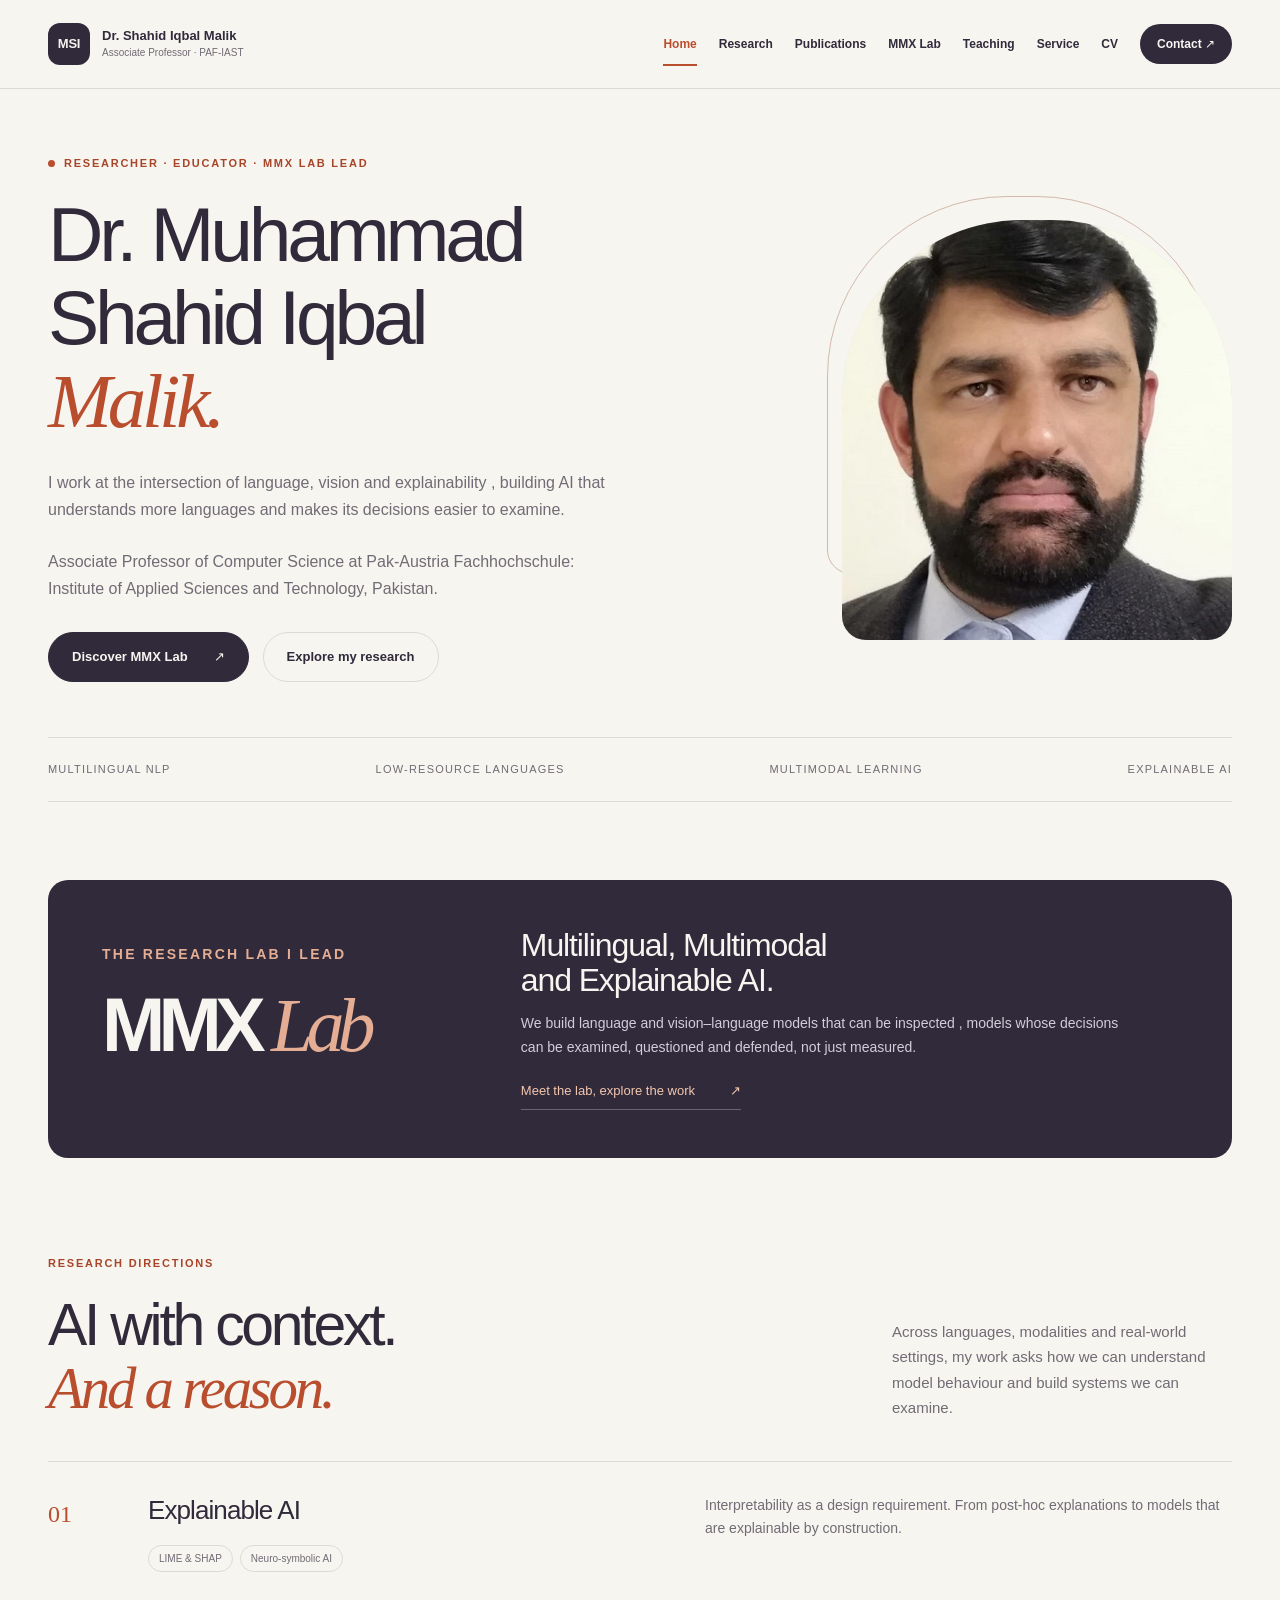
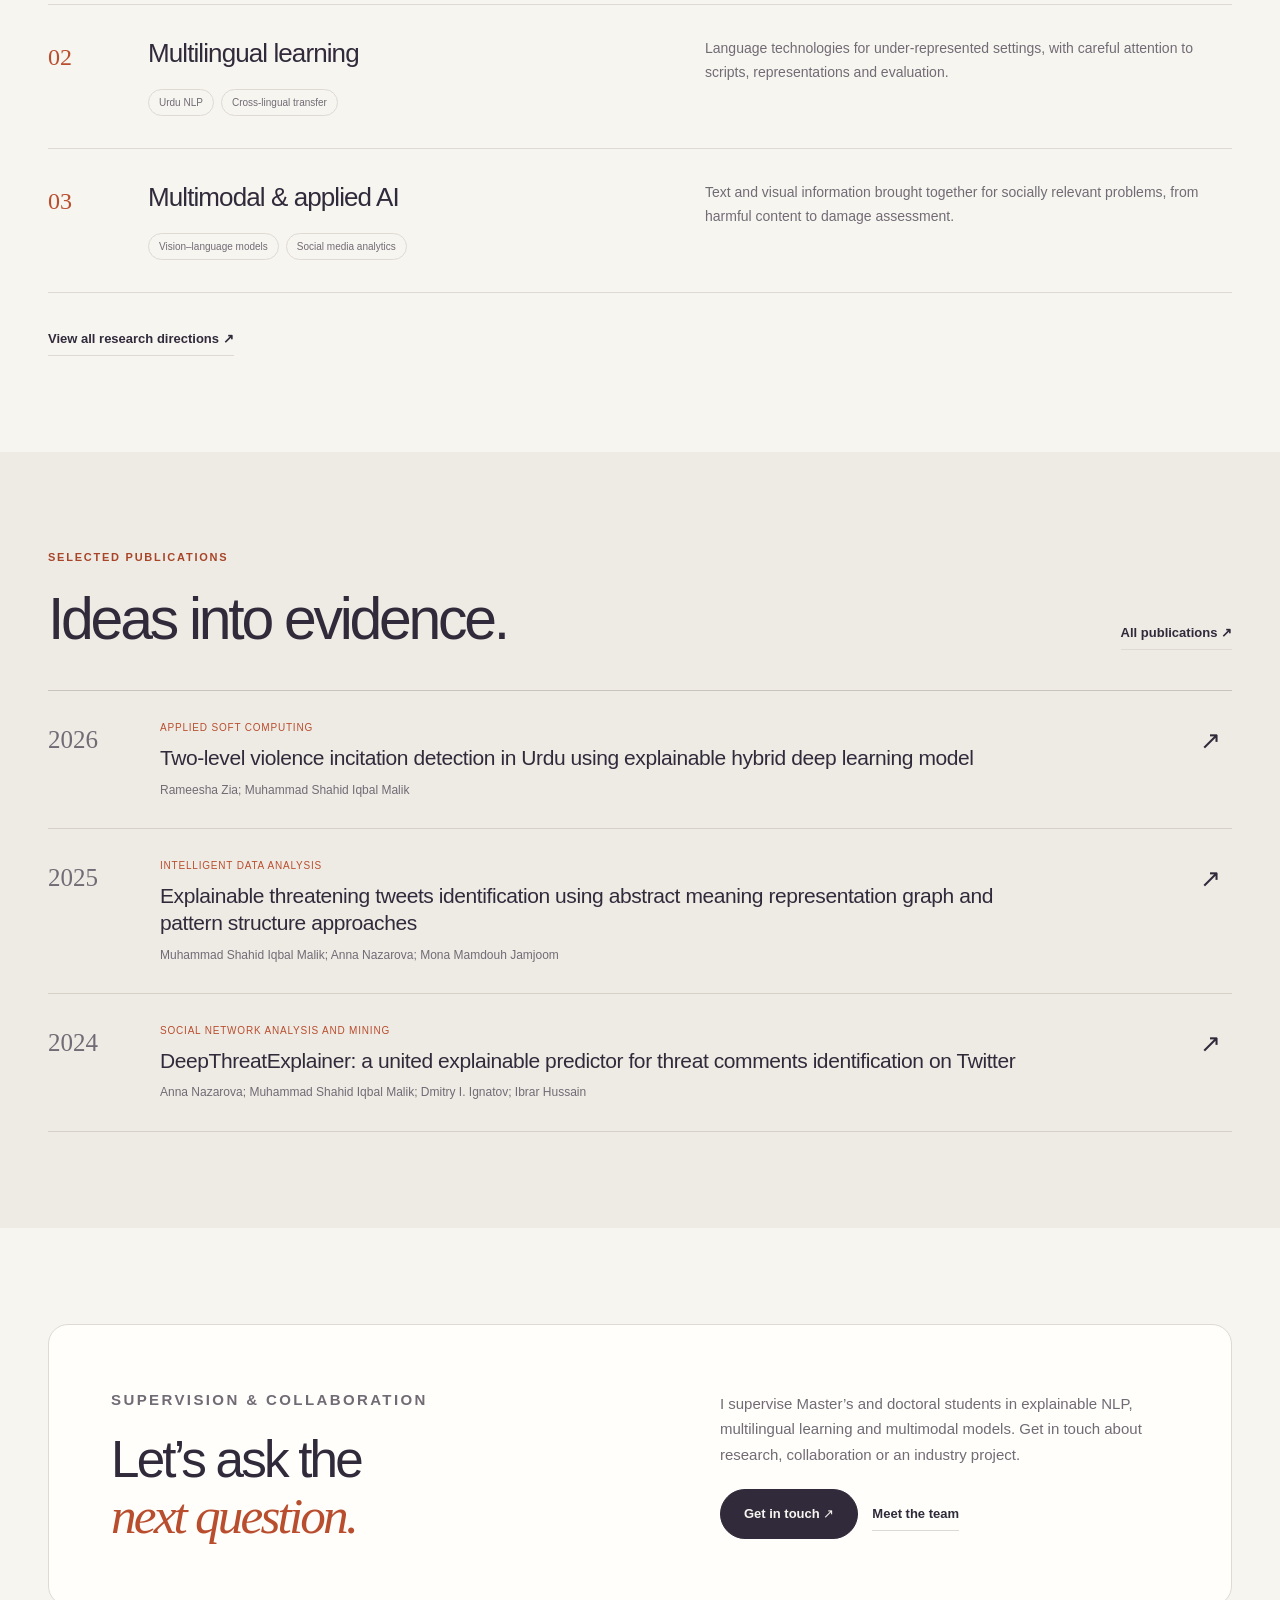
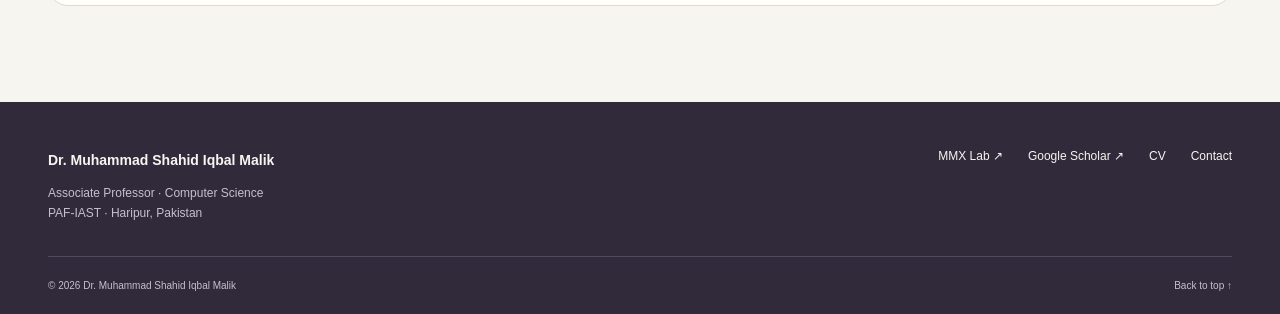
==== commit 05a03222: "Add files via upload" ====
--- a/index.html
+++ b/index.html
@@ -1,1446 +1,17 @@
 <!doctype html>
 <html lang="en">
   <head>
-    <!-- Self-contained page: all CSS, JavaScript and images are embedded. Preserve this folder structure for clean page URLs. -->
     <meta charset="UTF-8" />
-    <meta name="viewport" content="width=device-width, initial-scale=1" />
+    <meta name="viewport" content="width=device-width,initial-scale=1" />
     <meta
       name="description"
-      content="Personal academic website of Dr. Muhammad Shahid Iqbal Malik, Associate Professor of Computer Science at PAF-IAST. Research, publications, teaching, academic service, CV and contact information."
+      content="Dr. Muhammad Shahid Iqbal Malik, Associate Professor at PAF-IAST and lead of MMX Lab. Multilingual, multimodal and explainable AI."
     />
-    <meta name="theme-color" content="#102740" />
+    <meta name="theme-color" content="#302a3b" />
     <title>Home | Dr. Muhammad Shahid Iqbal Malik</title>
-    <style>
-      /* Palette, type and spacing can be customized here. No external dependencies. */
-      :root {
-        --navy: #102740;
-        --ink: #142d44;
-        --muted: #536577;
-        --blue: #175bcc;
-        --pale: #eef4fa;
-        --line: #d8e2ec;
-        --white: #fff;
-        --container: 1160px;
-      }
-      * {
-        box-sizing: border-box;
-      }
-      html {
-        scroll-behavior: smooth;
-        scroll-padding-top: 110px;
-      }
-      body {
-        margin: 0;
-        color: var(--ink);
-        background: var(--white);
-        font:
-          16px/1.65 system-ui,
-          -apple-system,
-          BlinkMacSystemFont,
-          "Segoe UI",
-          sans-serif;
-      }
-      a {
-        color: inherit;
-        text-decoration: none;
-      }
-      a:hover {
-        color: var(--blue);
-      }
-      a:focus-visible,
-      button:focus-visible {
-        outline: 3px solid #377bee;
-        outline-offset: 5px;
-      }
-      button {
-        font: inherit;
-      }
-      img {
-        max-width: 100%;
-        display: block;
-      }
-      h1,
-      h2,
-      h3,
-      p {
-        margin: 0;
-      }
-      h1,
-      h2 {
-        font-family: Georgia, "Times New Roman", serif;
-        font-weight: 400;
-      }
-      h2 {
-        font-size: clamp(2rem, 4vw, 3.15rem);
-        line-height: 1.12;
-        letter-spacing: -0.035em;
-      }
-      h3 {
-        font-size: 1.22rem;
-        line-height: 1.35;
-      }
-      p + p {
-        margin-top: 1rem;
-      }
-      .container {
-        width: min(var(--container), calc(100% - 72px));
-        margin-inline: auto;
-      }
-      .skip-link {
-        position: fixed;
-        left: 16px;
-        top: -80px;
-        background: white;
-        padding: 12px;
-        z-index: 100;
-      }
-      .skip-link:focus {
-        top: 12px;
-      }
-      .site-header {
-        position: sticky;
-        top: 0;
-        z-index: 20;
-        border-bottom: 1px solid var(--line);
-        background: rgba(255, 255, 255, 0.97);
-      }
-      .header-inner {
-        min-height: 96px;
-        display: flex;
-        align-items: center;
-        justify-content: space-between;
-        gap: 30px;
-      }
-      .brand {
-        display: flex;
-        align-items: center;
-        gap: 14px;
-      }
-      .brand-mark {
-        font-size: 1.3rem;
-        font-weight: 750;
-        letter-spacing: -0.07em;
-        border: 1px solid #b8c9db;
-        display: grid;
-        grid-auto-flow: column;
-        align-items: center;
-        padding: 6px 9px;
-        height: 46px;
-      }
-      .brand-mark span {
-        color: var(--blue);
-        margin: 0 3px;
-        font-weight: 400;
-      }
-      .brand-name {
-        font-size: 0.86rem;
-        line-height: 1.35;
-      }
-      .brand-name strong {
-        font-weight: 650;
-      }
-      nav {
-        display: flex;
-        align-items: center;
-        gap: 27px;
-        font-size: 0.9rem;
-        font-weight: 550;
-      }
-      nav a {
-        padding: 10px 0;
-        white-space: nowrap;
-      }
-      nav a[aria-current="location"] {
-        color: var(--blue);
-        box-shadow: 0 2px var(--blue);
-      }
-      .nav-contact {
-        border-left: 1px solid var(--line);
-        padding-left: 25px;
-      }
-      button[hidden] {
-        display: none;
-      }
-      .menu-toggle {
-        background: transparent;
-        border: 1px solid var(--line);
-        padding: 8px 12px;
-        color: var(--ink);
-      }
-      .hero {
-        background: var(--pale);
-        overflow: hidden;
-      }
-      .hero-grid {
-        display: grid;
-        grid-template-columns: 1.4fr 0.75fr;
-        gap: 100px;
-        padding-block: 75px 60px;
-        align-items: center;
-      }
-      .eyebrow {
-        font-size: 0.76rem;
-        letter-spacing: 0.16em;
-        text-transform: uppercase;
-        font-weight: 650;
-        color: var(--blue);
-        margin-bottom: 25px;
-      }
-      h1 {
-        font-size: clamp(3rem, 5.3vw, 4.6rem);
-        letter-spacing: -0.05em;
-        line-height: 1.07;
-      }
-      h1 em {
-        color: var(--blue);
-        font-weight: 400;
-      }
-      .title-dot {
-        color: var(--blue);
-      }
-      .hero-intro {
-        font-size: 1.2rem;
-        line-height: 1.5;
-        margin-top: 28px;
-      }
-      .hero-description {
-        font-size: 1rem;
-        color: var(--muted);
-        max-width: 560px;
-        margin-top: 18px;
-      }
-      .hero-actions {
-        display: flex;
-        align-items: center;
-        gap: 26px;
-        margin-top: 30px;
-        flex-wrap: wrap;
-      }
-      .button {
-        display: inline-flex;
-        align-items: center;
-        gap: 24px;
-        background: var(--blue);
-        color: white;
-        padding: 13px 19px;
-        font-size: 0.9rem;
-        font-weight: 550;
-        border: 1px solid var(--blue);
-        transition: background 0.18s;
-      }
-      .button:hover {
-        background: var(--navy);
-        color: white;
-      }
-      .text-link {
-        display: inline-block;
-        font-size: 0.9rem;
-        font-weight: 600;
-        border-bottom: 1px solid #9ab1cb;
-        padding-block: 4px;
-      }
-      .lead-portrait {
-        margin: 0;
-        max-width: 350px;
-      }
-      .portrait-frame {
-        position: relative;
-        border-radius: 2px;
-        overflow: hidden;
-        background: #dce4e9;
-      }
-      .portrait-frame img {
-        width: 100%;
-        height: auto;
-        aspect-ratio: 538/650;
-        object-fit: cover;
-        object-position: 50% 24%;
-      }
-      .portrait-label {
-        position: absolute;
-        left: 0;
-        bottom: 0;
-        background: var(--navy);
-        color: white;
-        padding: 9px 17px;
-        font-size: 0.7rem;
-        letter-spacing: 0.16em;
-      }
-      .lead-portrait figcaption {
-        margin-top: 18px;
-      }
-      .lead-portrait figcaption a {
-        font-size: 1rem;
-        font-weight: 650;
-      }
-      .lead-portrait figcaption p {
-        color: var(--muted);
-        font-size: 0.84rem;
-        line-height: 1.6;
-        margin: 5px 0 0;
-      }
-      .hero-foot {
-        display: flex;
-        justify-content: space-between;
-        gap: 15px;
-        border-top: 1px solid #cbd8e7;
-        padding-block: 21px;
-        font-size: 0.7rem;
-        letter-spacing: 0.18em;
-        color: var(--muted);
-      }
-      .section {
-        padding-block: 90px;
-      }
-      .section-heading {
-        display: grid;
-        grid-template-columns: 1fr 0.75fr;
-        gap: 90px;
-        align-items: end;
-        margin-bottom: 44px;
-      }
-      .section-heading .eyebrow {
-        margin-bottom: 17px;
-      }
-      .section-heading > p,
-      .section-heading > div > p:not(.eyebrow) {
-        color: var(--muted);
-        max-width: 440px;
-      }
-      .section-heading .text-link {
-        margin-top: 16px;
-      }
-      .research-grid {
-        display: grid;
-        grid-template-columns: repeat(3, 1fr);
-        border-top: 1px solid var(--line);
-        border-left: 1px solid var(--line);
-      }
-      .research-card,
-      .research-note {
-        padding: 29px;
-        border-right: 1px solid var(--line);
-        border-bottom: 1px solid var(--line);
-        display: flex;
-        flex-direction: column;
-        align-items: flex-start;
-      }
-      .card-index {
-        font-size: 0.78rem;
-        color: var(--blue);
-        margin-bottom: 29px;
-      }
-      .research-card h3 {
-        margin-bottom: 13px;
-      }
-      .research-card p {
-        color: var(--muted);
-        font-size: 0.94rem;
-      }
-      .research-card .card-keywords {
-        font-size: 0.76rem;
-        margin-top: auto;
-        padding-top: 24px;
-        color: var(--blue);
-        line-height: 1.6;
-      }
-      .research-note {
-        background: var(--navy);
-        color: white;
-      }
-      .research-note .eyebrow {
-        color: #abc9fb;
-        margin-bottom: 18px;
-        font-size: 0.7rem;
-      }
-      .research-note h3 {
-        font-family: Georgia, serif;
-        font-size: 2.1rem;
-        font-weight: 400;
-      }
-      .research-note p:not(.eyebrow) {
-        font-size: 0.91rem;
-        color: #cedae7;
-        margin-top: 18px;
-      }
-      .research-note a {
-        font-size: 0.85rem;
-        margin-top: 24px;
-        border-bottom: 1px solid #71869d;
-      }
-      .research-note a:hover {
-        color: #abc9fb;
-      }
-      .publications-section {
-        background: #f6f8fb;
-      }
-      .publication-list {
-        list-style: none;
-        margin: 0;
-        padding: 0;
-        border-top: 1px solid #bdccdc;
-      }
-      .publication {
-        display: grid;
-        grid-template-columns: 85px 1fr;
-        gap: 32px;
-        padding: 26px 0;
-        border-bottom: 1px solid var(--line);
-      }
-      .pub-year {
-        font-family: Georgia, serif;
-        font-size: 1.6rem;
-        color: var(--muted);
-      }
-      .pub-venue {
-        font-size: 0.77rem;
-        color: var(--blue);
-        margin: 0 0 7px;
-      }
-      .publication h3 {
-        font-size: 1.12rem;
-        font-weight: 600;
-        max-width: 950px;
-      }
-      .publication h3 span {
-        color: var(--blue);
-        white-space: nowrap;
-      }
-      .authors {
-        font-size: 0.83rem;
-        color: var(--muted);
-        margin-top: 9px;
-      }
-      .pub-topic {
-        font-size: 0.73rem;
-        color: #536577;
-        margin-top: 9px;
-        letter-spacing: 0.025em;
-      }
-      .bio-grid {
-        display: grid;
-        grid-template-columns: 1.15fr 0.85fr;
-        gap: 90px;
-      }
-      .bio p {
-        color: var(--muted);
-      }
-      .bio .large-text {
-        font-family: Georgia, serif;
-        font-size: 1.65rem;
-        line-height: 1.4;
-        color: var(--ink);
-        margin-bottom: 20px;
-      }
-      .profile-links {
-        display: flex;
-        gap: 20px;
-        flex-wrap: wrap;
-        margin-top: 27px;
-        font-size: 0.85rem;
-        font-weight: 600;
-        color: var(--blue);
-      }
-      .experience {
-        border-left: 1px solid var(--line);
-        padding-left: 35px;
-      }
-      .experience h3 {
-        font-size: 1rem;
-        margin-bottom: 22px;
-      }
-      .experience ol {
-        list-style: none;
-        padding: 0;
-        margin: 0;
-      }
-      .experience li {
-        position: relative;
-        padding: 0 0 21px 22px;
-        border-left: 1px solid var(--line);
-      }
-      .experience li:before {
-        content: "";
-        position: absolute;
-        left: -4px;
-        top: 7px;
-        width: 7px;
-        height: 7px;
-        background: var(--blue);
-      }
-      .experience span {
-        font-size: 0.75rem;
-        color: var(--blue);
-        display: block;
-        margin-bottom: 4px;
-      }
-      .experience strong {
-        font-size: 0.88rem;
-        font-weight: 600;
-        display: block;
-      }
-      .experience p {
-        font-size: 0.83rem;
-        color: var(--muted);
-        margin-top: 3px;
-      }
-      .research-record {
-        display: grid;
-        grid-template-columns: repeat(4, 1fr);
-        gap: 25px;
-        border-top: 1px solid var(--line);
-        padding-top: 30px;
-        margin-top: 50px;
-      }
-      .research-record strong {
-        display: block;
-        font-family: Georgia, serif;
-        font-size: 2.6rem;
-        font-weight: 400;
-      }
-      .research-record span {
-        font-size: 0.84rem;
-        color: var(--muted);
-      }
-      .record-note {
-        font-size: 0.75rem;
-        color: var(--muted);
-        margin-top: 18px;
-      }
-      .teaching-section {
-        background: var(--pale);
-      }
-      .teaching-grid {
-        display: grid;
-        grid-template-columns: 1fr 1.1fr 1fr;
-        gap: 38px;
-      }
-      .teaching-grid h3 {
-        font-size: 1rem;
-      }
-      .teaching-grid p,
-      .teaching-grid li {
-        font-size: 0.9rem;
-        color: var(--muted);
-      }
-      .teaching-grid ul {
-        padding-left: 19px;
-        margin: 15px 0 27px;
-      }
-      .teaching-grid li {
-        margin-bottom: 8px;
-      }
-      .teaching-grid p {
-        margin-top: 14px;
-      }
-      .teaching-grid .muted {
-        font-size: 0.76rem;
-      }
-      .contact-section {
-        background: var(--navy);
-        color: white;
-        padding-block: 75px;
-      }
-      .contact-grid {
-        display: grid;
-        grid-template-columns: 1.1fr 0.9fr;
-        gap: 110px;
-      }
-      .contact-section .eyebrow {
-        color: #a9c7f7;
-      }
-      .contact-section h2 {
-        font-size: 3.3rem;
-      }
-      .contact-section p:not(.eyebrow):not(.contact-label) {
-        color: #c6d4e2;
-        margin-top: 24px;
-        max-width: 500px;
-      }
-      .contact-details {
-        padding-top: 9px;
-      }
-      .contact-label {
-        color: #a9c7f7;
-        font-size: 0.71rem;
-        letter-spacing: 0.14em;
-        margin-bottom: 14px;
-      }
-      .email-link {
-        font-size: 1.15rem;
-        border-bottom: 1px solid #6b7e94;
-        padding-bottom: 7px;
-        display: inline-block;
-        overflow-wrap: anywhere;
-      }
-      .contact-details .contact-label:not(:first-child) {
-        margin-top: 37px;
-      }
-      .contact-details p:not(.contact-label) {
-        font-size: 0.91rem;
-        margin-top: 0 !important;
-      }
-      .contact-details > a:last-child {
-        display: inline-block;
-        font-size: 0.85rem;
-        margin-top: 18px;
-      }
-      .contact-section a:hover {
-        color: #aacbff;
-      }
-      footer {
-        background: var(--navy);
-        color: #c6d4e2;
-      }
-      .footer-inner {
-        border-top: 1px solid #354a61;
-        padding-block: 23px;
-        display: flex;
-        justify-content: space-between;
-        gap: 24px;
-        font-size: 0.75rem;
-      }
-      footer a:hover {
-        color: white;
-      }
-      @media (min-width: 901px) {
-        .menu-toggle {
-          display: none;
-        }
-      }
-      @media (max-width: 1050px) {
-        .hero-grid {
-          gap: 50px;
-        }
-        .header-inner {
-          gap: 20px;
-        }
-        nav {
-          gap: 18px;
-        }
-        .brand-name {
-          font-size: 0.75rem;
-        }
-        .nav-contact {
-          padding-left: 17px;
-        }
-        .section-heading,
-        .bio-grid {
-          gap: 45px;
-        }
-        .contact-grid {
-          gap: 55px;
-        }
-      }
-      @media (max-width: 900px) {
-        .container {
-          width: calc(100% - 48px);
-        }
-        .header-inner {
-          min-height: 82px;
-          flex-wrap: wrap;
-          padding-block: 14px;
-        }
-        .brand-name {
-          font-size: 0.82rem;
-        }
-        nav {
-          width: 100%;
-          flex-wrap: wrap;
-          gap: 22px;
-          padding: 5px 0 8px;
-        }
-        .js nav {
-          display: none;
-        }
-        .js nav.is-open {
-          display: flex;
-        }
-        .nav-contact {
-          border-left: 0;
-          padding-left: 0;
-        }
-        .hero-grid {
-          padding-block: 55px 42px;
-          grid-template-columns: 1.2fr 0.8fr;
-          gap: 30px;
-        }
-        h1 {
-          font-size: 3.2rem;
-        }
-        .hero-actions {
-          gap: 16px;
-        }
-        .lead-portrait figcaption a {
-          font-size: 0.9rem;
-        }
-        .hero-foot {
-          font-size: 0.63rem;
-          letter-spacing: 0.09em;
-        }
-        .research-grid {
-          grid-template-columns: repeat(2, 1fr);
-        }
-        .section {
-          padding-block: 65px;
-        }
-        .section-heading {
-          gap: 30px;
-        }
-        .teaching-grid {
-          grid-template-columns: 1fr 1fr;
-        }
-        .teaching-grid article:last-child {
-          grid-column: 1/-1;
-          border-top: 1px solid #cbd8e7;
-          padding-top: 25px;
-        }
-        .contact-grid {
-          gap: 35px;
-        }
-        .email-link {
-          font-size: 1rem;
-        }
-      }
-      @media (max-width: 600px) {
-        .container {
-          width: calc(100% - 36px);
-        }
-        html {
-          scroll-padding-top: 95px;
-        }
-        .brand-mark {
-          font-size: 1.05rem;
-          height: 40px;
-        }
-        .brand-name {
-          font-size: 0.72rem;
-        }
-        .brand {
-          gap: 9px;
-        }
-        .menu-toggle {
-          font-size: 0.8rem;
-        }
-        .header-inner {
-          gap: 10px;
-          min-height: 75px;
-        }
-        nav {
-          gap: 8px 20px;
-          font-size: 0.84rem;
-        }
-        .hero-grid {
-          grid-template-columns: 1fr;
-          gap: 37px;
-          padding-top: 40px;
-        }
-        .hero h1 {
-          font-size: clamp(2.7rem, 10vw, 3.6rem);
-        }
-        .eyebrow {
-          margin-bottom: 20px;
-        }
-        .hero-intro {
-          font-size: 1.1rem;
-        }
-        .hero-description {
-          font-size: 0.95rem;
-        }
-        .hero-actions {
-          align-items: flex-start;
-          gap: 15px;
-        }
-        .lead-portrait {
-          max-width: none;
-          display: grid;
-          grid-template-columns: 120px 1fr;
-          gap: 18px;
-          align-items: center;
-        }
-        .portrait-frame img {
-          aspect-ratio: 1/1.15;
-        }
-        .portrait-label {
-          font-size: 0.5rem;
-          padding: 4px 8px;
-          letter-spacing: 0.06em;
-        }
-        .lead-portrait figcaption {
-          margin: 0;
-        }
-        .lead-portrait figcaption p {
-          font-size: 0.74rem;
-        }
-        .hero-foot {
-          display: grid;
-          grid-template-columns: 1fr 1fr;
-          gap: 11px;
-          padding-block: 17px;
-        }
-        .section {
-          padding-block: 50px;
-        }
-        .section-heading {
-          grid-template-columns: 1fr;
-          gap: 20px;
-          margin-bottom: 30px;
-        }
-        .section-heading h2 {
-          font-size: 2.4rem;
-        }
-        .section-heading > p,
-        .section-heading > div > p:not(.eyebrow) {
-          font-size: 0.95rem;
-        }
-        .research-grid {
-          grid-template-columns: 1fr;
-        }
-        .research-card,
-        .research-note {
-          padding: 25px;
-        }
-        .card-index {
-          margin-bottom: 14px;
-        }
-        .research-card .card-keywords {
-          padding-top: 17px;
-        }
-        .research-note h3 br {
-          display: none;
-        }
-        .publication {
-          grid-template-columns: 46px 1fr;
-          gap: 13px;
-          padding-block: 23px;
-        }
-        .pub-year {
-          font-size: 1.2rem;
-        }
-        .pub-venue {
-          font-size: 0.72rem;
-        }
-        .publication h3 {
-          font-size: 1.02rem;
-        }
-        .authors {
-          font-size: 0.77rem;
-        }
-        .bio-grid {
-          grid-template-columns: 1fr;
-          gap: 35px;
-        }
-        .experience {
-          padding-left: 22px;
-        }
-        .research-record {
-          grid-template-columns: 1fr 1fr;
-          gap: 18px;
-          margin-top: 30px;
-        }
-        .research-record span {
-          font-size: 0.8rem;
-        }
-        .teaching-grid {
-          grid-template-columns: 1fr;
-          gap: 25px;
-        }
-        .teaching-grid article:last-child {
-          grid-column: auto;
-        }
-        .teaching-grid ul {
-          margin-bottom: 20px;
-        }
-        .contact-grid {
-          grid-template-columns: 1fr;
-          gap: 35px;
-        }
-        .contact-section {
-          padding-block: 50px;
-        }
-        .contact-section h2 {
-          font-size: 2.7rem;
-        }
-        .email-link {
-          font-size: 1rem;
-        }
-        .footer-inner {
-          flex-direction: column;
-          gap: 10px;
-        }
-        .profile-links {
-          gap: 16px;
-        }
-      }
-      @media (prefers-reduced-motion: reduce) {
-        html {
-          scroll-behavior: auto;
-        }
-        * {
-          transition: none !important;
-        }
-      }
-      @media print {
-        .site-header,
-        .hero-actions,
-        .hero-foot,
-        .menu-toggle,
-        .footer-inner a {
-          display: none;
-        }
-        body {
-          font-size: 11pt;
-        }
-        .container {
-          width: 100%;
-        }
-        .section,
-        .contact-section {
-          padding-block: 25px;
-        }
-        .hero-grid {
-          padding-block: 20px;
-        }
-        .publication,
-        .research-card {
-          break-inside: avoid;
-        }
-        .contact-section,
-        footer,
-        .research-note {
-          background: white;
-          color: #142d44;
-        }
-        .contact-section p,
-        .research-note p {
-          color: #536577 !important;
-        }
-        a {
-          color: inherit;
-        }
-        h1 {
-          font-size: 34pt;
-        }
-      }
-
-      /* Dedicated-page layouts and shared navigation. */
-      body {
-        min-height: 100vh;
-        display: flex;
-        flex-direction: column;
-      }
-      main {
-        flex: 1;
-      }
-      nav {
-        gap: 17px;
-        font-size: 0.85rem;
-      }
-      .header-inner {
-        gap: 20px;
-      }
-      nav a[aria-current="page"] {
-        color: var(--blue);
-        box-shadow: 0 2px var(--blue);
-      }
-      .page-title {
-        font-size: clamp(2rem, 4vw, 3.15rem);
-        line-height: 1.12;
-        letter-spacing: -0.035em;
-      }
-      .page-intro {
-        padding: 65px 0;
-        background: var(--pale);
-        border-bottom: 1px solid var(--line);
-      }
-      .page-intro h1 {
-        font-size: clamp(2.7rem, 5vw, 4rem);
-        max-width: 880px;
-      }
-      .page-description {
-        font-size: 1.08rem;
-        color: var(--muted);
-        max-width: 720px;
-        margin-top: 22px;
-      }
-      .overview-grid {
-        display: grid;
-        grid-template-columns: repeat(3, 1fr);
-        border: 1px solid var(--line);
-      }
-      .overview-grid > a {
-        padding: 30px;
-        display: flex;
-        flex-direction: column;
-      }
-      .overview-grid > a + a {
-        border-left: 1px solid var(--line);
-      }
-      .overview-grid span {
-        font-size: 0.8rem;
-        color: var(--blue);
-        margin-bottom: 20px;
-      }
-      .overview-grid h3 {
-        font-size: 1.2rem;
-      }
-      .overview-grid p {
-        color: var(--muted);
-        font-size: 0.95rem;
-        margin-top: 15px;
-      }
-      .overview-grid strong {
-        color: var(--blue);
-        font-size: 0.9rem;
-        margin-top: auto;
-        padding-top: 25px;
-        font-weight: 600;
-      }
-      .overview-grid a:hover {
-        background: var(--pale);
-      }
-      .home-cta {
-        display: flex;
-        align-items: center;
-        justify-content: space-between;
-        gap: 30px;
-      }
-      .two-column,
-      .contact-followup {
-        display: grid;
-        grid-template-columns: 1.2fr 0.8fr;
-        gap: 75px;
-      }
-      .contact-followup p {
-        margin-top: 18px;
-        color: var(--muted);
-      }
-      .inquiry-panel {
-        padding: 30px;
-        background: var(--pale);
-        align-self: start;
-      }
-      .inquiry-panel p:not(.eyebrow) {
-        margin-top: 20px;
-        color: var(--muted);
-      }
-      .inquiry-panel .button {
-        margin-top: 25px;
-      }
-      .spaced-list {
-        list-style: none;
-        padding: 0;
-        margin: 25px 0;
-      }
-      .spaced-list li {
-        padding: 17px 0;
-        border-bottom: 1px solid var(--line);
-      }
-      .spaced-list p {
-        color: var(--muted);
-        margin-top: 6px;
-      }
-      .service-grid {
-        display: grid;
-        grid-template-columns: 1fr 1fr 1fr;
-        gap: 40px;
-      }
-      .service-grid h2 {
-        font-size: 1.7rem;
-      }
-      .service-grid p {
-        margin-top: 20px;
-        color: var(--muted);
-      }
-      .service-grid .spaced-list p {
-        margin-top: 5px;
-      }
-      .talk-list {
-        list-style: none;
-        margin: 30px 0 0;
-        padding: 0;
-      }
-      .talk-list li {
-        padding: 24px 0;
-        border-top: 1px solid var(--line);
-      }
-      .talk-list span {
-        color: var(--blue);
-        font-size: 0.85rem;
-      }
-      .talk-list h3 {
-        margin-top: 8px;
-        font-weight: 550;
-      }
-      .cv-actions {
-        padding-block: 25px;
-        display: flex;
-        gap: 24px;
-        align-items: center;
-        border-bottom: 1px solid var(--line);
-      }
-      .cv-actions p {
-        color: var(--muted);
-        font-size: 0.85rem;
-      }
-      .print-button {
-        cursor: pointer;
-      }
-      .cv-layout {
-        display: grid;
-        grid-template-columns: 220px 1fr;
-        gap: 60px;
-        padding-block: 50px 80px;
-      }
-      .cv-nav {
-        position: sticky;
-        top: 120px;
-        align-self: start;
-      }
-      .cv-nav h2 {
-        font-family: inherit;
-        font-size: 0.88rem;
-        font-weight: 650;
-        margin-bottom: 15px;
-      }
-      .cv-nav a {
-        display: block;
-        font-size: 0.88rem;
-        color: var(--muted);
-        padding: 7px 0;
-      }
-      .cv-nav a:hover {
-        color: var(--blue);
-      }
-      .cv-section {
-        padding-bottom: 32px;
-        margin-bottom: 32px;
-        border-bottom: 1px solid var(--line);
-        scroll-margin-top: 115px;
-      }
-      .cv-section h2 {
-        font-size: 1.9rem;
-        margin-bottom: 22px;
-      }
-      .cv-section h3 {
-        font-size: 1.05rem;
-        margin-top: 23px;
-        margin-bottom: 10px;
-      }
-      .cv-section p,
-      .cv-section li {
-        color: var(--muted);
-      }
-      .cv-section strong {
-        color: var(--ink);
-      }
-      .cv-section > ol:not(.cv-bibliography) {
-        padding-left: 20px;
-      }
-      .cv-section > ol:not(.cv-bibliography) li {
-        margin-bottom: 15px;
-      }
-      .cv-section > ol:not(.cv-bibliography) span,
-      .cv-section > ol:not(.cv-bibliography) strong {
-        display: block;
-      }
-      .cv-section > ol:not(.cv-bibliography) span {
-        color: var(--blue);
-        font-size: 0.86rem;
-      }
-      .cv-section > ol:not(.cv-bibliography) p {
-        margin-top: 3px;
-      }
-      .cv-bibliography {
-        padding-left: 22px;
-      }
-      .cv-bibliography li {
-        margin-bottom: 18px;
-        padding-left: 6px;
-        font-size: 0.94rem;
-        overflow-wrap: anywhere;
-      }
-      .footer-grid {
-        display: flex;
-        justify-content: space-between;
-        gap: 30px;
-        padding-block: 35px;
-      }
-      .footer-grid strong {
-        font-weight: 600;
-        font-size: 0.92rem;
-        color: white;
-      }
-      .footer-grid p {
-        font-size: 0.83rem;
-        margin-top: 10px;
-      }
-      .footer-grid > div:last-child {
-        display: flex;
-        gap: 24px;
-        align-items: center;
-        font-size: 0.85rem;
-      }
-      .footer-grid a:hover {
-        color: white;
-      }
-      .contact-section {
-        min-height: 430px;
-      }
-      .contact-section .page-title {
-        font-size: 3.3rem;
-      }
-      @media (min-width: 1101px) {
-        .menu-toggle {
-          display: none;
-        }
-        .js nav {
-          display: flex;
-        }
-      }
-      @media (max-width: 1100px) {
-        .header-inner {
-          flex-wrap: wrap;
-          min-height: 82px;
-          padding-block: 14px;
-        }
-        .menu-toggle:not([hidden]) {
-          display: block;
-        }
-        nav {
-          width: 100%;
-          flex-wrap: wrap;
-          gap: 12px 23px;
-          padding: 7px 0;
-        }
-        .js nav {
-          display: none;
-        }
-        .js nav.is-open {
-          display: flex;
-        }
-        .brand-name {
-          font-size: 0.82rem;
-        }
-        .service-grid {
-          grid-template-columns: 1fr 1fr;
-        }
-        .service-grid > article:last-child {
-          grid-column: 1/-1;
-        }
-        .cv-layout {
-          gap: 35px;
-          grid-template-columns: 190px 1fr;
-        }
-      }
-      @media (max-width: 700px) {
-        .overview-grid {
-          grid-template-columns: 1fr;
-        }
-        .overview-grid > a + a {
-          border-left: 0;
-          border-top: 1px solid var(--line);
-        }
-        .home-cta {
-          flex-direction: column;
-          align-items: flex-start;
-        }
-        .two-column,
-        .contact-followup,
-        .service-grid {
-          grid-template-columns: 1fr;
-          gap: 35px;
-        }
-        .service-grid > article:last-child {
-          grid-column: auto;
-        }
-        .cv-layout {
-          grid-template-columns: 1fr;
-          padding-block: 30px 45px;
-        }
-        .cv-nav {
-          position: static;
-          border-bottom: 1px solid var(--line);
-          padding-bottom: 20px;
-        }
-        .cv-nav a {
-          display: inline-block;
-          margin-right: 18px;
-        }
-        .cv-actions {
-          flex-direction: column;
-          align-items: flex-start;
-          gap: 12px;
-        }
-        .footer-grid {
-          flex-direction: column;
-        }
-        .footer-grid > div:last-child {
-          flex-wrap: wrap;
-          gap: 18px;
-        }
-        .page-intro {
-          padding-block: 40px;
-        }
-        .page-description {
-          font-size: 1rem;
-        }
-        .contact-section .page-title {
-          font-size: 2.7rem;
-        }
-      }
-      @media print {
-        .site-header,
-        footer,
-        .cv-actions,
-        .cv-nav,
-        .skip-link {
-          display: none !important;
-        }
-        .cv-layout {
-          display: block;
-          padding: 0;
-        }
-        .page-intro {
-          padding: 0 0 18px;
-          background: white;
-          border: 0;
-        }
-        .page-intro .eyebrow {
-          margin-bottom: 10px;
-        }
-        .page-intro h1 {
-          font-size: 28pt;
-        }
-        .page-description {
-          font-size: 11pt;
-        }
-        .cv-section {
-          margin: 0 0 20px;
-          padding: 0 0 12px;
-        }
-        .cv-section h2 {
-          font-size: 16pt;
-          break-after: avoid;
-        }
-        .cv-section h3 {
-          break-after: avoid;
-        }
-        .cv-bibliography li {
-          break-inside: avoid;
-        }
-        .cv-section p,
-        .cv-section li {
-          color: #222;
-        }
-        .cv-section > ol:not(.cv-bibliography) li {
-          break-inside: avoid;
-        }
-      }
-    </style>
-
-    <style>
-      html.lenis,
-      html.lenis body {
-        height: auto;
-      }
-
-      .lenis:not(.lenis-autoToggle).lenis-stopped {
-        overflow: clip;
-      }
-
-      .lenis [data-lenis-prevent],
-      .lenis [data-lenis-prevent-wheel],
-      .lenis [data-lenis-prevent-touch],
-      .lenis [data-lenis-prevent-vertical],
-      .lenis [data-lenis-prevent-horizontal] {
-        overscroll-behavior: contain;
-      }
-
-      .lenis.lenis-smooth iframe {
-        pointer-events: none;
-      }
-
-      .lenis.lenis-autoToggle {
-        transition-property: overflow;
-        transition-duration: 1ms;
-        transition-behavior: allow-discrete;
-      }
-
-      /* Avoid competing native and Lenis smoothing. */
-      html.lenis,
-      html.lenis body {
-        scroll-behavior: auto !important;
-      }
-      @media print {
-        html.lenis,
-        html.lenis body {
-          height: auto !important;
-          overflow: visible !important;
-        }
-      }
-    </style>
-    <style>
-      /* Personal academic identity */
-      .brand-mark {
-        letter-spacing: -0.04em;
-        font-size: 1.15rem;
-        min-width: 43px;
-        justify-content: center;
-      }
-      .brand-name {
-        font-size: 0.82rem;
-        line-height: 1.4;
-      }
-      .brand-name strong {
-        font-size: 0.72rem;
-        color: var(--muted);
-        font-weight: 500;
-      }
-      .hero h1 {
-        font-size: clamp(2.8rem, 4.8vw, 4.25rem);
-      }
-      .hero .group-affiliation {
-        font-size: 0.88rem;
-        color: var(--muted);
-        margin-top: 18px;
-        max-width: 560px;
-      }
-      .group-affiliation strong {
-        font-weight: 600;
-        color: var(--ink);
-      }
-                .nav-contact {
-    border-left: 0;
-    padding-left: 0;
-  }
-    .nav-contact {
-    padding-left: 17px;
-  }
-  .nav-contact {
-  border-left: 1px solid var(--line);
-  padding-left: 25px;
-}
-      @media (max-width: 600px) {
-        .brand-name {
-          font-size: 0.67rem;
-        }
-        .brand-name strong {
-          font-size: 0.64rem;
-        }
-        .brand-mark {
-          font-size: 0.9rem;
-          min-width: 34px;
-          padding: 5px;
-        }
-        .hero h1 {
-          font-size: clamp(2.55rem, 9.4vw, 3.5rem);
-        }
-        .hero .group-affiliation {
-          font-size: 0.85rem;
-        }
-      }
-    </style>
+    <link rel="icon" href="./assets/favicon.svg" type="image/svg+xml" />
+    <link rel="stylesheet" href="./assets/site.css" />
+    <script src="./assets/site.js" defer></script>
   </head>
   <body id="top">
     <a class="skip-link" href="#main">Skip to content</a>
@@ -1452,12 +23,11 @@
           aria-label="Dr. Muhammad Shahid Iqbal Malik home"
           ><span class="brand-mark" aria-hidden="true">MSI</span
           ><span class="brand-name"
-            >Dr. Muhammad Shahid Iqbal Malik<br /><strong
-              >Associate Professor · PAF-IAST</strong
+            ><strong>Dr. Shahid Iqbal Malik</strong><br /><small
+              >Associate Professor · PAF-IAST</small
             ></span
           ></a
-        >
-        <button
+        ><button
           class="menu-toggle"
           type="button"
           aria-expanded="false"
@@ -1467,144 +37,202 @@
           Menu <span aria-hidden="true">☰</span>
         </button>
         <nav id="main-nav" aria-label="Main navigation">
-          <!-- <a href="./" aria-current="page">Home</a> -->
-          <a href="research/">Research</as
-          ><a href="publications/">Publications</a
-          ><a href="collaborate/">Collaborate</a>
-          <!-- <a href="about/">About</a> -->
-          <a href="teaching/">Teaching</a><a href="service/">Service</a
-          ><a href="cv/">CV</a><a class="nav-contact" href="contact/">Contact <span aria-hidden="true">↗</span></a>
+          <a href="./" aria-current="page">Home</a
+          ><a href="./research/">Research</a
+          ><a href="./publications/">Publications</a><a href="./lab/">MMX Lab</a
+          ><a href="./teaching/">Teaching</a><a href="./service/">Service</a
+          ><a href="./cv/">CV</a
+          ><a href="./contact/" class="nav-contact">Contact ↗</a>
         </nav>
       </div>
     </header>
     <main id="main">
-      <section class="hero" id="home" aria-labelledby="hero-title">
-        <div class="container hero-grid">
-          <div class="hero-copy">
-            <p class="eyebrow">Associate Professor · Computer Science</p>
-            <h1 id="hero-title">
-              Dr. Muhammad<br /><em>Shahid Iqbal</em><br />Malik<span
-                class="title-dot"
-                >.</span
-              >
-            </h1>
-            <p class="hero-intro">
-              Multilingual NLP, multimodal AI,<br />and low-resource language
-              technologies.
-            </p>
-            <p class="hero-description">
-              I am an Associate Professor of Computer Science at Pak-Austria
-              Fachhochschule: Institute of Applied Sciences and Technology
-              (PAF-IAST), Pakistan. My research focuses on language
-              technologies, social media analytics, and explainable AI.
-            </p>
-            <p class="group-affiliation">
-              I lead the
-              <strong>Multimodal and Multilingual AI group</strong> at PAF-IAST.
-            </p>
-            <div class="hero-actions">
-              <a class="button" href="research/"
-                >Explore my research <span aria-hidden="true">↗</span></a
-              ><a class="text-link" href="publications/"
-                >Selected publications <span aria-hidden="true">↓</span></a
-              >
-            </div>
-          </div>
-          <figure class="lead-portrait">
-            <div class="portrait-frame">
+      <section class="mmx-hero">
+        <div class="container">
+          <div class="mmx-home-grid">
+            <div>
+              <p class="mmx-label1">
+                <span class="mmx-dot"></span>Researcher · Educator · MMX Lab
+                Lead
+              </p>
+              <h1 class="mmx-home-title">
+                Dr. Muhammad<br />Shahid Iqbal<br /><em>Malik.</em>
+              </h1>
+              <p class="mmx-home-intro">
+                I work at the intersection of language, vision and
+                explainability , building AI that understands more languages and
+                makes its decisions easier to examine.
+              </p>
+              <p class="mmx-home-intro">
+                Associate Professor of Computer Science at Pak-Austria
+                Fachhochschule: Institute of Applied Sciences and Technology,
+                Pakistan.
+              </p>
+              <div class="mmx-actions">
+                <a class="mmx-button" href="lab/"
+                  >Discover MMX Lab <span aria-hidden="true">↗</span></a
+                ><a class="mmx-button secondary" href="research/"
+                  >Explore my research</a
+                >
+              </div>
+            </div>
+            <figure class="mmx-portrait">
               <img
-                src="[data-uri]"
+                src="assets/dr-malik.jpg"
                 alt="Dr. Muhammad Shahid Iqbal Malik"
                 width="538"
                 height="719"
                 fetchpriority="high"
-              /><span class="portrait-label">ASSOCIATE PROFESSOR</span>
-            </div>
-            <figcaption>
-              <a href="about/"
-                >Dr. Muhammad Shahid Iqbal Malik
+              />
+              
+              <!-- <figcaption>
+                <span
+                  >Dr. Muhammad Shahid Iqbal Malik<br /><small
+                    >Associate Professor · PAF-IAST</small
+                  ></span
+                ><a class="text-link" href="about/">About me ↗</a>
+              </figcaption> -->
+            </figure>
+          </div>
+          <div class="mmx-home-strip">
+            <span>Multilingual NLP</span><span>Low-resource languages</span
+            ><span>Multimodal learning</span><span>Explainable AI</span>
+          </div>
+        </div>
+      </section>
+      <section class="mmx-section" style="padding-top: 30px">
+        <div class="container">
+          <div class="mmx-lab-banner">
+            <div>
+              <p class="mmx-label">The research lab I lead</p>
+              <div class="mmx-lab-word">MMX<span> Lab</span></div>
+            </div>
+            <div>
+              <h2>Multilingual, Multimodal<br />and Explainable AI.</h2>
+              <p>
+                We build language and vision–language models that can be
+                inspected , models whose decisions can be examined, questioned
+                and defended, not just measured.
+              </p>
+              <a href="lab/"
+                >Meet the lab, explore the work
                 <span aria-hidden="true">↗</span></a
               >
-              <p>Associate Professor · Computer Science</p>
-              <p>Pak-Austria Fachhochschule, IAST</p>
-            </figcaption>
-          </figure>
-        </div>
-        <div class="container hero-foot">
-          <span>LANGUAGE</span><span>MULTIMODAL LEARNING</span
-          ><span>EXPLAINABILITY</span><span>SOCIAL IMPACT</span>
-        </div>
-      </section>
-      <section class="section home-overview">
-        <div class="container">
-          <div class="section-heading">
-            <div>
-              <p class="eyebrow">At a glance</p>
-              <h2>Language research.<br />Real-world questions.</h2>
+            </div>
+          </div>
+        </div>
+      </section>
+      <section class="mmx-section" style="padding-top: 0">
+        <div class="container">
+          <div class="mmx-section-head">
+            <div>
+              <p class="mmx-label1">Research directions</p>
+              <h2>
+                AI with context.<br /><span class="mmx-tagline"
+                  >And a reason.</span
+                >
+              </h2>
             </div>
             <p>
-              Research spanning multilingual understanding, low-resource
-              languages, social media analytics, multimodal learning, and large
-              language models.
+              Across languages, modalities and real-world settings, my work asks
+              how we can understand model behaviour and build systems we can
+              examine.
             </p>
           </div>
-          <div class="overview-grid">
-            <a href="research/"
-              ><span>01 / Research</span>
-              <h3>Five connected directions</h3>
-              <p>Explore my research interests and methods.</p>
-              <strong>Explore research ↗</strong></a
-            ><a href="about/"
-              ><span>02 / About</span>
-              <h3>About me</h3>
-              <p>
-                Dr. Muhammad Shahid Iqbal Malik, Associate Professor at
-                PAF-IAST.
-              </p>
-              <strong>Read my biography ↗</strong></a
-            ><a href="cv/"
-              ><span>03 / Experience</span>
-              <h3>Academic profile</h3>
-              <p>Appointments, education, funded research, and supervision.</p>
-              <strong>View curriculum vitae ↗</strong></a
+          <div class="mmx-pillar-list">
+            <article class="mmx-pillar">
+              <span class="mmx-pillar-num">01</span>
+              <div>
+                <h3>Explainable AI</h3>
+                <div class="mmx-pillar-tags">
+                  <span class="mmx-pill">LIME &amp; SHAP</span
+                  ><span class="mmx-pill">Neuro-symbolic AI</span>
+                </div>
+              </div>
+              <div>
+                <p>
+                  Interpretability as a design requirement. From post-hoc
+                  explanations to models that are explainable by construction.
+                </p>
+              </div>
+            </article>
+            <article class="mmx-pillar">
+              <span class="mmx-pillar-num">02</span>
+              <div>
+                <h3>Multilingual learning</h3>
+                <div class="mmx-pillar-tags">
+                  <span class="mmx-pill">Urdu NLP</span
+                  ><span class="mmx-pill">Cross-lingual transfer</span>
+                </div>
+              </div>
+              <div>
+                <p>
+                  Language technologies for under-represented settings, with
+                  careful attention to scripts, representations and evaluation.
+                </p>
+              </div>
+            </article>
+            <article class="mmx-pillar">
+              <span class="mmx-pillar-num">03</span>
+              <div>
+                <h3>Multimodal &amp; applied AI</h3>
+                <div class="mmx-pillar-tags">
+                  <span class="mmx-pill">Vision–language models</span
+                  ><span class="mmx-pill">Social media analytics</span>
+                </div>
+              </div>
+              <div>
+                <p>
+                  Text and visual information brought together for socially
+                  relevant problems, from harmful content to damage assessment.
+                </p>
+              </div>
+            </article>
+          </div>
+          <div class="mmx-actions">
+            <a class="text-link" href="research/"
+              >View all research directions ↗</a
             >
           </div>
         </div>
       </section>
-      <section class="section publications-section">
-        <div class="container">
-          <div class="section-heading">
-            <div>
-              <p class="eyebrow">Selected publications</p>
-              <h2>Recent work</h2>
-            </div>
-            <a class="text-link" href="publications/"
-              >View selected publications ↗</a
-            >
-          </div>
-          <ol class="publication-list">
-            <li class="publication">
-              <span class="pub-year">2026</span>
-              <div>
-                <p class="pub-venue">Applied Soft Computing</p>
+      <section class="mmx-section mmx-work">
+        <div class="container">
+          <div class="mmx-section-head">
+            <div>
+              <p class="mmx-label1">Selected publications</p>
+              <h2>Ideas into evidence.</h2>
+            </div>
+            <a class="text-link" href="publications/">All publications ↗</a>
+          </div>
+          <div class="mmx-publications">
+            <article class="mmx-publication">
+              <span class="mmx-year">2026</span>
+              <div>
+                <p class="mmx-venue">Applied Soft Computing</p>
                 <h3>
                   <a
                     href="https://doi.org/10.1016/j.asoc.2026.115679"
                     target="_blank"
                     rel="noopener noreferrer"
-                    >Two-level violence incitation detection in urdu using
-                    explainable hybrid deep learning model
-                    <span aria-hidden="true">↗</span></a
+                    >Two-level violence incitation detection in Urdu using
+                    explainable hybrid deep learning model</a
                   >
                 </h3>
-                <p class="authors">Rameesha Zia; Muhammad Shahid Iqbal Malik</p>
-                <p class="pub-topic">Urdu · Explainable AI</p>
-              </div>
-            </li>
-            <li class="publication">
-              <span class="pub-year">2025</span>
-              <div>
-                <p class="pub-venue">Intelligent Data Analysis</p>
+                <p>Rameesha Zia; Muhammad Shahid Iqbal Malik</p>
+              </div>
+              <a
+                href="https://doi.org/10.1016/j.asoc.2026.115679"
+                target="_blank"
+                rel="noopener noreferrer"
+                aria-label="Read Two-level violence incitation detection"
+                >↗</a
+              >
+            </article>
+            <article class="mmx-publication">
+              <span class="mmx-year">2025</span>
+              <div>
+                <p class="mmx-venue">Intelligent Data Analysis</p>
                 <h3>
                   <a
                     href="https://doi.org/10.1177/1088467X251330977"
@@ -1612,47 +240,74 @@
                     rel="noopener noreferrer"
                     >Explainable threatening tweets identification using
                     abstract meaning representation graph and pattern structure
-                    approaches <span aria-hidden="true">↗</span></a
+                    approaches</a
                   >
                 </h3>
-                <p class="authors">
+                <p>
                   Muhammad Shahid Iqbal Malik; Anna Nazarova; Mona Mamdouh
                   Jamjoom
                 </p>
-                <p class="pub-topic">Social media · Explainable AI</p>
-              </div>
-            </li>
-            <li class="publication">
-              <span class="pub-year">2024</span>
-              <div>
-                <p class="pub-venue">Social Network Analysis and Mining</p>
+              </div>
+              <a
+                href="https://doi.org/10.1177/1088467X251330977"
+                target="_blank"
+                rel="noopener noreferrer"
+                aria-label="Read Explainable threatening tweets identification"
+                >↗</a
+              >
+            </article>
+            <article class="mmx-publication">
+              <span class="mmx-year">2024</span>
+              <div>
+                <p class="mmx-venue">Social Network Analysis and Mining</p>
                 <h3>
                   <a
                     href="https://doi.org/10.1007/s13278-024-01389-5"
                     target="_blank"
                     rel="noopener noreferrer"
-                    >Deepthreatexplainer: a united explainable predictor for
-                    threat comments identification on Twitter
-                    <span aria-hidden="true">↗</span></a
+                    >DeepThreatExplainer: a united explainable predictor for
+                    threat comments identification on Twitter</a
                   >
                 </h3>
-                <p class="authors">
+                <p>
                   Anna Nazarova; Muhammad Shahid Iqbal Malik; Dmitry I. Ignatov;
                   Ibrar Hussain
                 </p>
-                <p class="pub-topic">Threat detection · Explainable AI</p>
-              </div>
-            </li>
-          </ol>
-        </div>
-      </section>
-      <section class="section">
-        <div class="container home-cta">
-          <div>
-            <p class="eyebrow">Connect</p>
-            <h2>Research across disciplines<br />and languages.</h2>
-          </div>
-          <a class="button" href="collaborate/">Discuss a collaboration ↗</a>
+              </div>
+              <a
+                href="https://doi.org/10.1007/s13278-024-01389-5"
+                target="_blank"
+                rel="noopener noreferrer"
+                aria-label="Read DeepThreatExplainer"
+                >↗</a
+              >
+            </article>
+          </div>
+        </div>
+      </section>
+      <section class="mmx-section">
+        <div class="container">
+          <div class="mmx-cta">
+            <div>
+              <p class="mmx-label">Supervision &amp; collaboration</p>
+              <h2>
+                Let’s ask the<br /><span class="mmx-tagline"
+                  >next question.</span
+                >
+              </h2>
+            </div>
+            <div>
+              <p>
+                I supervise Master’s and doctoral students in explainable NLP,
+                multilingual learning and multimodal models. Get in touch about
+                research, collaboration or an industry project.
+              </p>
+              <div class="mmx-actions">
+                <a class="mmx-button" href="contact/">Get in touch ↗</a
+                ><a class="text-link" href="lab/#people">Meet the team</a>
+              </div>
+            </div>
+          </div>
         </div>
       </section>
     </main>
@@ -1666,12 +321,13 @@
           </p>
         </div>
         <div>
-          <a
+          <a href="./lab/">MMX Lab ↗</a
+          ><a
             href="https://scholar.google.com/citations?user=S2JLYhMAAAAJ&amp;hl=en"
             target="_blank"
             rel="noopener noreferrer"
             >Google Scholar ↗</a
-          ><a href="cv/">Curriculum vitae</a><a href="contact/">Contact</a>
+          ><a href="./cv/">CV</a><a href="./contact/">Contact</a>
         </div>
       </div>
       <div class="container footer-inner">
@@ -1679,1023 +335,5 @@
         <a href="#top">Back to top ↑</a>
       </div>
     </footer>
-    <script>
-      /* Navigation works as ordinary HTML links; JavaScript adds the mobile menu. */
-      "use strict";
-      document.documentElement.classList.add("js");
-      const menuButton = document.querySelector(".menu-toggle");
-      const navigation = document.querySelector("#main-nav");
-      const mobile = window.matchMedia("(max-width: 1100px)");
-      function closeMenu(returnFocus = false) {
-        menuButton.setAttribute("aria-expanded", "false");
-        navigation.classList.remove("is-open");
-        if (returnFocus) menuButton.focus();
-      }
-      menuButton.hidden = false;
-      menuButton.addEventListener("click", () => {
-        const open = menuButton.getAttribute("aria-expanded") !== "true";
-        menuButton.setAttribute("aria-expanded", String(open));
-        navigation.classList.toggle("is-open", open);
-      });
-      document.addEventListener("keydown", (event) => {
-        if (
-          event.key === "Escape" &&
-          menuButton.getAttribute("aria-expanded") === "true"
-        )
-          closeMenu(true);
-      });
-      document.addEventListener("click", (event) => {
-        if (!event.target.closest(".site-header")) closeMenu();
-      });
-      mobile.addEventListener("change", () => closeMenu());
-      document.querySelector("#year").textContent = new Date().getFullYear();
-      const printButton = document.querySelector(".print-button");
-      if (printButton) {
-        printButton.hidden = false;
-        printButton.addEventListener("click", () => window.print());
-      }
-    </script>
-    <!-- Lenis 1.3.26, MIT license: embedded for offline use. -->
-    <script>
-      /*
-The MIT License
-
-Copyright (c) 2024 darkroom.engineering
-
-Permission is hereby granted, free of charge, to any person obtaining a copy of this software and associated documentation files (the “Software”), to deal in the Software without restriction, including without limitation the rights to use, copy, modify, merge, publish, distribute, sublicense, and/or sell copies of the Software, and to permit persons to whom the Software is furnished to do so, subject to the following conditions:
-
-The above copyright notice and this permission notice shall be included in all copies or substantial portions of the Software.
-
-THE SOFTWARE IS PROVIDED “AS IS”, WITHOUT WARRANTY OF ANY KIND, EXPRESS OR IMPLIED, INCLUDING BUT NOT LIMITED TO THE WARRANTIES OF MERCHANTABILITY, FITNESS FOR A PARTICULAR PURPOSE AND NONINFRINGEMENT. IN NO EVENT SHALL THE AUTHORS OR COPYRIGHT HOLDERS BE LIABLE FOR ANY CLAIM, DAMAGES OR OTHER LIABILITY, WHETHER IN AN ACTION OF CONTRACT, TORT OR OTHERWISE, ARISING FROM, OUT OF OR IN CONNECTION WITH THE SOFTWARE OR THE USE OR OTHER DEALINGS IN THE SOFTWARE.
-*/
-      (function () {
-        var e = `1.3.26`;
-        function t(e, t, n) {
-          return Math.max(e, Math.min(t, n));
-        }
-        function n(e, t, n) {
-          return (1 - n) * e + n * t;
-        }
-        function r(e, t, r, i) {
-          return n(e, t, 1 - Math.exp(-r * i));
-        }
-        function i(e, t) {
-          return ((e % t) + t) % t;
-        }
-        var a = class {
-          isRunning = !1;
-          value = 0;
-          from = 0;
-          to = 0;
-          currentTime = 0;
-          lerp;
-          duration;
-          easing;
-          onUpdate;
-          advance(e) {
-            if (!this.isRunning) return;
-            let n = !1;
-            if (this.duration && this.easing) {
-              this.currentTime += e;
-              let r = t(0, this.currentTime / this.duration, 1);
-              n = r >= 1;
-              let i = n ? 1 : this.easing(r);
-              this.value = this.from + (this.to - this.from) * i;
-            } else
-              this.lerp
-                ? ((this.value = r(this.value, this.to, this.lerp * 60, e)),
-                  Math.round(this.value) === Math.round(this.to) &&
-                    ((this.value = this.to), (n = !0)))
-                : ((this.value = this.to), (n = !0));
-            (n && this.stop(), this.onUpdate?.(this.value, n));
-          }
-          stop() {
-            this.isRunning = !1;
-          }
-          fromTo(
-            e,
-            t,
-            { lerp: n, duration: r, easing: i, onStart: a, onUpdate: o },
-          ) {
-            ((this.from = this.value = e),
-              (this.to = t),
-              (this.lerp = n),
-              (this.duration = r),
-              (this.easing = i),
-              (this.currentTime = 0),
-              (this.isRunning = !0),
-              a?.(),
-              (this.onUpdate = o));
-          }
-        };
-        function o(e, t) {
-          let n;
-          return function (...r) {
-            (clearTimeout(n),
-              (n = setTimeout(() => {
-                ((n = void 0), e.apply(this, r));
-              }, t)));
-          };
-        }
-        var s = class {
-            width = 0;
-            height = 0;
-            scrollHeight = 0;
-            scrollWidth = 0;
-            debouncedResize;
-            wrapperResizeObserver;
-            contentResizeObserver;
-            constructor(e, t, { autoResize: n = !0, debounce: r = 250 } = {}) {
-              ((this.wrapper = e),
-                (this.content = t),
-                n &&
-                  ((this.debouncedResize = o(this.resize, r)),
-                  this.wrapper instanceof Window
-                    ? window.addEventListener(`resize`, this.debouncedResize)
-                    : ((this.wrapperResizeObserver = new ResizeObserver(
-                        this.debouncedResize,
-                      )),
-                      this.wrapperResizeObserver.observe(this.wrapper)),
-                  (this.contentResizeObserver = new ResizeObserver(
-                    this.debouncedResize,
-                  )),
-                  this.contentResizeObserver.observe(this.content)),
-                this.resize());
-            }
-            destroy() {
-              (this.wrapperResizeObserver?.disconnect(),
-                this.contentResizeObserver?.disconnect(),
-                this.wrapper === window &&
-                  this.debouncedResize &&
-                  window.removeEventListener(`resize`, this.debouncedResize));
-            }
-            resize = () => {
-              (this.onWrapperResize(), this.onContentResize());
-            };
-            onWrapperResize = () => {
-              this.wrapper instanceof Window
-                ? ((this.width = window.innerWidth),
-                  (this.height = window.innerHeight))
-                : ((this.width = this.wrapper.clientWidth),
-                  (this.height = this.wrapper.clientHeight));
-            };
-            onContentResize = () => {
-              this.wrapper instanceof Window
-                ? ((this.scrollHeight = this.content.scrollHeight),
-                  (this.scrollWidth = this.content.scrollWidth))
-                : ((this.scrollHeight = this.wrapper.scrollHeight),
-                  (this.scrollWidth = this.wrapper.scrollWidth));
-            };
-            get limit() {
-              return {
-                x: this.scrollWidth - this.width,
-                y: this.scrollHeight - this.height,
-              };
-            }
-          },
-          c = class {
-            events = {};
-            emit(e, ...t) {
-              let n = this.events[e] || [];
-              for (let e = 0, r = n.length; e < r; e++) n[e]?.(...t);
-            }
-            on(e, t) {
-              return (
-                this.events[e]
-                  ? this.events[e].push(t)
-                  : (this.events[e] = [t]),
-                () => {
-                  this.events[e] = this.events[e]?.filter((e) => t !== e);
-                }
-              );
-            }
-            off(e, t) {
-              this.events[e] = this.events[e]?.filter((e) => t !== e);
-            }
-            destroy() {
-              this.events = {};
-            }
-          };
-        let l = { passive: !1 };
-        function u(e, t) {
-          return e === 1 ? 16.666666666666668 : e === 2 ? t : 1;
-        }
-        var d = class {
-          touchStart = { x: 0, y: 0 };
-          lastDelta = { x: 0, y: 0 };
-          window = { width: 0, height: 0 };
-          emitter = new c();
-          constructor(e, t = { wheelMultiplier: 1, touchMultiplier: 1 }) {
-            ((this.element = e),
-              (this.options = t),
-              window.addEventListener(`resize`, this.onWindowResize),
-              this.onWindowResize(),
-              this.element.addEventListener(`wheel`, this.onWheel, l),
-              this.element.addEventListener(`touchstart`, this.onTouchStart, l),
-              this.element.addEventListener(`touchmove`, this.onTouchMove, l),
-              this.element.addEventListener(`touchend`, this.onTouchEnd, l));
-          }
-          on(e, t) {
-            return this.emitter.on(e, t);
-          }
-          destroy() {
-            (this.emitter.destroy(),
-              window.removeEventListener(`resize`, this.onWindowResize),
-              this.element.removeEventListener(`wheel`, this.onWheel, l),
-              this.element.removeEventListener(
-                `touchstart`,
-                this.onTouchStart,
-                l,
-              ),
-              this.element.removeEventListener(
-                `touchmove`,
-                this.onTouchMove,
-                l,
-              ),
-              this.element.removeEventListener(`touchend`, this.onTouchEnd, l));
-          }
-          onTouchStart = (e) => {
-            let { clientX: t, clientY: n } = e.targetTouches
-              ? e.targetTouches[0]
-              : e;
-            ((this.touchStart.x = t),
-              (this.touchStart.y = n),
-              (this.lastDelta = { x: 0, y: 0 }),
-              this.emitter.emit(`scroll`, { deltaX: 0, deltaY: 0, event: e }));
-          };
-          onTouchMove = (e) => {
-            let { clientX: t, clientY: n } = e.targetTouches
-                ? e.targetTouches[0]
-                : e,
-              r = -(t - this.touchStart.x) * this.options.touchMultiplier,
-              i = -(n - this.touchStart.y) * this.options.touchMultiplier;
-            ((this.touchStart.x = t),
-              (this.touchStart.y = n),
-              (this.lastDelta = { x: r, y: i }),
-              this.emitter.emit(`scroll`, { deltaX: r, deltaY: i, event: e }));
-          };
-          onTouchEnd = (e) => {
-            this.emitter.emit(`scroll`, {
-              deltaX: this.lastDelta.x,
-              deltaY: this.lastDelta.y,
-              event: e,
-            });
-          };
-          onWheel = (e) => {
-            let { deltaX: t, deltaY: n, deltaMode: r } = e,
-              i = u(r, this.window.width),
-              a = u(r, this.window.height);
-            ((t *= i),
-              (n *= a),
-              (t *= this.options.wheelMultiplier),
-              (n *= this.options.wheelMultiplier),
-              this.emitter.emit(`scroll`, { deltaX: t, deltaY: n, event: e }));
-          };
-          onWindowResize = () => {
-            this.window = {
-              width: window.innerWidth,
-              height: window.innerHeight,
-            };
-          };
-        };
-        let f = (e) => Math.min(1, 1.001 - 2 ** (-10 * e));
-        var p = class {
-          _isScrolling = !1;
-          _isStopped = !1;
-          _isLocked = !1;
-          _preventNextNativeScrollEvent = !1;
-          _resetVelocityTimeout = null;
-          _rafId = null;
-          _isDraggingSelection = !1;
-          reducedMotionMediaQuery = window.matchMedia(
-            `(prefers-reduced-motion: reduce)`,
-          );
-          isTouching;
-          isIos;
-          time = 0;
-          userData = {};
-          lastVelocity = 0;
-          velocity = 0;
-          direction = 0;
-          options;
-          targetScroll;
-          animatedScroll;
-          animate = new a();
-          emitter = new c();
-          dimensions;
-          virtualScroll;
-          constructor({
-            wrapper: t = window,
-            content: n = document.documentElement,
-            eventsTarget: r = t,
-            smoothWheel: i = !0,
-            syncTouch: a = !1,
-            syncTouchLerp: o = 0.075,
-            touchInertiaExponent: c = 1.7,
-            duration: l,
-            easing: u,
-            lerp: p = 0.1,
-            infinite: m = !1,
-            orientation: h = `vertical`,
-            gestureOrientation: g = h === `horizontal` ? `both` : `vertical`,
-            touchMultiplier: _ = 1,
-            wheelMultiplier: v = 1,
-            autoResize: y = !0,
-            prevent: b,
-            virtualScroll: x,
-            overscroll: S = !0,
-            autoRaf: C = !1,
-            anchors: w = !1,
-            autoToggle: T = !1,
-            allowNestedScroll: E = !1,
-            __experimental__naiveDimensions: D = !1,
-            naiveDimensions: O = D,
-            stopInertiaOnNavigate: k = !1,
-            respectReducedMotion: A = !0,
-          } = {}) {
-            ((window.lenisVersion = e),
-              window.lenis || (window.lenis = {}),
-              (window.lenis.version = e),
-              h === `horizontal` && (window.lenis.horizontal = !0),
-              a === !0 && (window.lenis.touch = !0),
-              (this.isIos = /(iPad|iPhone|iPod)/g.test(navigator.userAgent)),
-              (!t || t === document.documentElement) && (t = window),
-              typeof l == `number` && typeof u != `function`
-                ? (u = f)
-                : typeof u == `function` && typeof l != `number` && (l = 1),
-              (this.options = {
-                wrapper: t,
-                content: n,
-                eventsTarget: r,
-                smoothWheel: i,
-                syncTouch: a,
-                syncTouchLerp: o,
-                touchInertiaExponent: c,
-                duration: l,
-                easing: u,
-                lerp: p,
-                infinite: m,
-                gestureOrientation: g,
-                orientation: h,
-                touchMultiplier: _,
-                wheelMultiplier: v,
-                autoResize: y,
-                prevent: b,
-                virtualScroll: x,
-                overscroll: S,
-                autoRaf: C,
-                anchors: w,
-                autoToggle: T,
-                allowNestedScroll: E,
-                naiveDimensions: O,
-                stopInertiaOnNavigate: k,
-                respectReducedMotion: A,
-              }),
-              (this.dimensions = new s(t, n, { autoResize: y })),
-              this.updateClassName(),
-              (this.targetScroll = this.animatedScroll = this.actualScroll),
-              this.options.wrapper.addEventListener(
-                `scroll`,
-                this.onNativeScroll,
-              ),
-              this.options.wrapper.addEventListener(
-                `scrollend`,
-                this.onScrollEnd,
-                { capture: !0 },
-              ),
-              (this.options.anchors || this.options.stopInertiaOnNavigate) &&
-                this.options.wrapper.addEventListener(`click`, this.onClick),
-              this.options.wrapper.addEventListener(
-                `pointerdown`,
-                this.onPointerDown,
-              ),
-              (this.virtualScroll = new d(r, {
-                touchMultiplier: _,
-                wheelMultiplier: v,
-              })),
-              this.virtualScroll.on(`scroll`, this.onVirtualScroll),
-              this.options.autoToggle &&
-                (this.checkOverflow(),
-                this.rootElement.addEventListener(
-                  `transitionend`,
-                  this.onTransitionEnd,
-                )),
-              this.options.autoRaf &&
-                (this._rafId = requestAnimationFrame(this.raf)));
-          }
-          destroy() {
-            (this.emitter.destroy(),
-              this.options.wrapper.removeEventListener(
-                `scroll`,
-                this.onNativeScroll,
-              ),
-              this.options.wrapper.removeEventListener(
-                `scrollend`,
-                this.onScrollEnd,
-                { capture: !0 },
-              ),
-              this.options.wrapper.removeEventListener(
-                `pointerdown`,
-                this.onPointerDown,
-              ),
-              (this.options.anchors || this.options.stopInertiaOnNavigate) &&
-                this.options.wrapper.removeEventListener(`click`, this.onClick),
-              this.virtualScroll.destroy(),
-              this.dimensions.destroy(),
-              this.cleanUpClassName(),
-              this._rafId && cancelAnimationFrame(this._rafId));
-          }
-          on(e, t) {
-            return this.emitter.on(e, t);
-          }
-          off(e, t) {
-            return this.emitter.off(e, t);
-          }
-          onScrollEnd = (e) => {
-            e instanceof CustomEvent ||
-              ((this.isScrolling === `smooth` || this.isScrolling === !1) &&
-                e.stopPropagation());
-          };
-          dispatchScrollendEvent = () => {
-            this.options.wrapper.dispatchEvent(
-              new CustomEvent(`scrollend`, {
-                bubbles: this.options.wrapper === window,
-                detail: { lenisScrollEnd: !0 },
-              }),
-            );
-          };
-          get overflow() {
-            let e = this.isHorizontal ? `overflow-x` : `overflow-y`;
-            return getComputedStyle(this.rootElement)[e];
-          }
-          checkOverflow() {
-            [`hidden`, `clip`].includes(this.overflow)
-              ? this.internalStop()
-              : this.internalStart();
-          }
-          onTransitionEnd = (e) => {
-            e.propertyName?.includes(`overflow`) &&
-              e.target === this.rootElement &&
-              this.checkOverflow();
-          };
-          setScroll(e) {
-            this.isHorizontal
-              ? this.options.wrapper.scrollTo({ left: e, behavior: `instant` })
-              : this.options.wrapper.scrollTo({ top: e, behavior: `instant` });
-          }
-          onClick = (e) => {
-            let t = e
-                .composedPath()
-                .filter((e) => e instanceof HTMLAnchorElement && e.href)
-                .map((e) => new URL(e.href)),
-              n = new URL(window.location.href);
-            if (this.options.anchors) {
-              let e = t.find(
-                (e) => n.host === e.host && n.pathname === e.pathname && e.hash,
-              );
-              if (e) {
-                let t =
-                    typeof this.options.anchors == `object` &&
-                    this.options.anchors
-                      ? this.options.anchors
-                      : void 0,
-                  n = decodeURIComponent(e.hash);
-                this.scrollTo(n, t);
-                return;
-              }
-            }
-            if (
-              this.options.stopInertiaOnNavigate &&
-              t.some((e) => n.host === e.host && n.pathname !== e.pathname)
-            ) {
-              this.reset();
-              return;
-            }
-          };
-          onPointerDown = (e) => {
-            e.button === 1 && this.reset();
-          };
-          isTouchOnSelectionHandle(e) {
-            let t = window.getSelection();
-            if (!t || t.isCollapsed || t.rangeCount === 0) return !1;
-            let n = e.targetTouches[0] ?? e.changedTouches[0];
-            if (!n) return !1;
-            let r = t.getRangeAt(0).getClientRects();
-            if (r.length === 0) return !1;
-            let i = r[0],
-              a = r[r.length - 1],
-              o = Math.hypot(n.clientX - i.left, n.clientY - i.top) <= 40,
-              s = Math.hypot(n.clientX - a.right, n.clientY - a.bottom) <= 40;
-            return o || s;
-          }
-          onVirtualScroll = (e) => {
-            if (
-              typeof this.options.virtualScroll == `function` &&
-              this.options.virtualScroll(e) === !1
-            )
-              return;
-            let { deltaX: t, deltaY: n, event: r } = e;
-            if (
-              (this.emitter.emit(`virtual-scroll`, {
-                deltaX: t,
-                deltaY: n,
-                event: r,
-              }),
-              r.ctrlKey || r.lenisStopPropagation)
-            )
-              return;
-            let i = r.type.includes(`touch`),
-              a = r.type.includes(`wheel`);
-            if (
-              i &&
-              this.isIos &&
-              (r.type === `touchstart` &&
-                (this._isDraggingSelection = this.isTouchOnSelectionHandle(r)),
-              this._isDraggingSelection)
-            ) {
-              r.type === `touchend` && (this._isDraggingSelection = !1);
-              return;
-            }
-            this.isTouching = r.type === `touchstart` || r.type === `touchmove`;
-            let o = t === 0 && n === 0;
-            if (
-              this.options.syncTouch &&
-              i &&
-              r.type === `touchstart` &&
-              o &&
-              !this.isStopped &&
-              !this.isLocked
-            ) {
-              this.reset();
-              return;
-            }
-            let s =
-              (this.options.gestureOrientation === `vertical` && n === 0) ||
-              (this.options.gestureOrientation === `horizontal` && t === 0);
-            if (o || s) return;
-            let c = r.composedPath();
-            c = c.slice(0, c.indexOf(this.rootElement));
-            let l = this.options.prevent,
-              u = Math.abs(t) >= Math.abs(n) ? `horizontal` : `vertical`;
-            if (
-              c.find(
-                (e) =>
-                  e instanceof HTMLElement &&
-                  ((typeof l == `function` && l?.(e)) ||
-                    e.hasAttribute?.(`data-lenis-prevent`) ||
-                    (u === `vertical` &&
-                      e.hasAttribute?.(`data-lenis-prevent-vertical`)) ||
-                    (u === `horizontal` &&
-                      e.hasAttribute?.(`data-lenis-prevent-horizontal`)) ||
-                    (i && e.hasAttribute?.(`data-lenis-prevent-touch`)) ||
-                    (a && e.hasAttribute?.(`data-lenis-prevent-wheel`)) ||
-                    (this.options.allowNestedScroll &&
-                      this.hasNestedScroll(e, { deltaX: t, deltaY: n }))),
-              )
-            )
-              return;
-            if (this.isStopped || this.isLocked) {
-              r.cancelable && r.preventDefault();
-              return;
-            }
-            if (
-              !(
-                (this.options.syncTouch && i) ||
-                (this.options.smoothWheel && a)
-              )
-            ) {
-              ((this.isScrolling = `native`),
-                this.animate.stop(),
-                (r.lenisStopPropagation = !0));
-              return;
-            }
-            let d = n;
-            (this.options.gestureOrientation === `both`
-              ? (d = Math.abs(n) > Math.abs(t) ? n : t)
-              : this.options.gestureOrientation === `horizontal` && (d = t),
-              (!this.options.overscroll ||
-                this.options.infinite ||
-                (this.options.wrapper !== window &&
-                  this.limit > 0 &&
-                  ((this.animatedScroll > 0 &&
-                    this.animatedScroll < this.limit) ||
-                    (this.animatedScroll === 0 && n > 0) ||
-                    (this.animatedScroll === this.limit && n < 0)))) &&
-                (r.lenisStopPropagation = !0),
-              r.cancelable && r.preventDefault());
-            let f = i && this.options.syncTouch,
-              p = i && r.type === `touchend`;
-            (p &&
-              (d =
-                Math.sign(d) *
-                Math.abs(this.velocity) ** this.options.touchInertiaExponent),
-              this.scrollTo(this.targetScroll + d, {
-                programmatic: !1,
-                ...(f
-                  ? { lerp: p ? this.options.syncTouchLerp : 1 }
-                  : {
-                      lerp: this.options.lerp,
-                      duration: this.options.duration,
-                      easing: this.options.easing,
-                    }),
-              }));
-          };
-          resize() {
-            (this.dimensions.resize(),
-              (this.animatedScroll = this.targetScroll = this.actualScroll),
-              this.emit());
-          }
-          emit() {
-            this.emitter.emit(`scroll`, this);
-          }
-          onNativeScroll = () => {
-            if (
-              (this._resetVelocityTimeout !== null &&
-                (clearTimeout(this._resetVelocityTimeout),
-                (this._resetVelocityTimeout = null)),
-              this._preventNextNativeScrollEvent)
-            ) {
-              this._preventNextNativeScrollEvent = !1;
-              return;
-            }
-            if (this.isScrolling === !1 || this.isScrolling === `native`) {
-              let e = this.animatedScroll;
-              ((this.animatedScroll = this.targetScroll = this.actualScroll),
-                (this.lastVelocity = this.velocity),
-                (this.velocity = this.animatedScroll - e),
-                (this.direction = Math.sign(this.animatedScroll - e)),
-                this.isStopped || (this.isScrolling = `native`),
-                this.emit(),
-                this.velocity !== 0 &&
-                  (this._resetVelocityTimeout = setTimeout(() => {
-                    ((this.lastVelocity = this.velocity),
-                      (this.velocity = 0),
-                      (this.isScrolling = !1),
-                      this.emit());
-                  }, 400)));
-            }
-          };
-          reset() {
-            ((this.isLocked = !1),
-              (this.isScrolling = !1),
-              (this.animatedScroll = this.targetScroll = this.actualScroll),
-              (this.lastVelocity = this.velocity = 0),
-              this.animate.stop());
-          }
-          start() {
-            if (this.isStopped) {
-              if (this.options.autoToggle) {
-                this.rootElement.style.removeProperty(`overflow`);
-                return;
-              }
-              this.internalStart();
-            }
-          }
-          internalStart() {
-            this.isStopped &&
-              (this.reset(), (this.isStopped = !1), this.emit());
-          }
-          stop() {
-            if (!this.isStopped) {
-              if (this.options.autoToggle) {
-                this.rootElement.style.setProperty(`overflow`, `clip`);
-                return;
-              }
-              this.internalStop();
-            }
-          }
-          internalStop() {
-            this.isStopped ||
-              (this.reset(), (this.isStopped = !0), this.emit());
-          }
-          raf = (e) => {
-            let t = e - (this.time || e);
-            ((this.time = e),
-              this.animate.advance(t * 0.001),
-              this.options.autoRaf &&
-                (this._rafId = requestAnimationFrame(this.raf)));
-          };
-          scrollTo(
-            e,
-            {
-              offset: n = 0,
-              immediate: r = !1,
-              lock: i = !1,
-              programmatic: a = !0,
-              lerp: o = a ? this.options.lerp : void 0,
-              duration: s = a ? this.options.duration : void 0,
-              easing: c = a ? this.options.easing : void 0,
-              onStart: l,
-              onComplete: u,
-              force: d = !1,
-              userData: p,
-            } = {},
-          ) {
-            if (
-              (this.prefersReducedMotion &&
-                (a ? (r = !0) : ((o = 1), (s = void 0), (c = void 0))),
-              (this.isStopped || this.isLocked) && !d)
-            )
-              return;
-            let m = e,
-              h = n;
-            if (
-              typeof m == `string` &&
-              [`top`, `left`, `start`, `#`].includes(m)
-            )
-              m = 0;
-            else if (
-              typeof m == `string` &&
-              [`bottom`, `right`, `end`].includes(m)
-            )
-              m = this.limit;
-            else {
-              let e = null;
-              if (
-                (typeof m == `string`
-                  ? ((e = m.startsWith(`#`)
-                      ? document.getElementById(m.slice(1))
-                      : document.querySelector(m)),
-                    e ||
-                      (m === `#top`
-                        ? (m = 0)
-                        : console.warn(`Lenis: Target not found`, m)))
-                  : m instanceof HTMLElement && m?.nodeType && (e = m),
-                e)
-              ) {
-                if (this.options.wrapper !== window) {
-                  let e = this.rootElement.getBoundingClientRect();
-                  h -= this.isHorizontal ? e.left : e.top;
-                }
-                let t = e.getBoundingClientRect(),
-                  n = getComputedStyle(e),
-                  r = this.isHorizontal
-                    ? Number.parseFloat(n.scrollMarginLeft)
-                    : Number.parseFloat(n.scrollMarginTop),
-                  i = getComputedStyle(this.rootElement),
-                  a = this.isHorizontal
-                    ? Number.parseFloat(i.scrollPaddingLeft)
-                    : Number.parseFloat(i.scrollPaddingTop);
-                m =
-                  (this.isHorizontal ? t.left : t.top) +
-                  this.animatedScroll -
-                  (Number.isNaN(r) ? 0 : r) -
-                  (Number.isNaN(a) ? 0 : a);
-              }
-            }
-            if (typeof m == `number`) {
-              if (((m += h), this.options.infinite)) {
-                if (a) {
-                  this.targetScroll = this.animatedScroll = this.scroll;
-                  let e = m - this.animatedScroll;
-                  e > this.limit / 2
-                    ? (m -= this.limit)
-                    : e < -this.limit / 2 && (m += this.limit);
-                }
-              } else m = t(0, m, this.limit);
-              if (m === this.targetScroll) {
-                (l?.(this), u?.(this));
-                return;
-              }
-              if (((this.userData = p ?? {}), r)) {
-                ((this.animatedScroll = this.targetScroll = m),
-                  this.setScroll(this.scroll),
-                  this.reset(),
-                  this.preventNextNativeScrollEvent(),
-                  this.emit(),
-                  u?.(this),
-                  (this.userData = {}),
-                  requestAnimationFrame(() => {
-                    this.dispatchScrollendEvent();
-                  }));
-                return;
-              }
-              (a || (this.targetScroll = m),
-                typeof s == `number` && typeof c != `function`
-                  ? (c = f)
-                  : typeof c == `function` && typeof s != `number` && (s = 1),
-                this.animate.fromTo(this.animatedScroll, m, {
-                  duration: s,
-                  easing: c,
-                  lerp: o,
-                  onStart: () => {
-                    (i && (this.isLocked = !0),
-                      (this.isScrolling = `smooth`),
-                      l?.(this));
-                  },
-                  onUpdate: (e, t) => {
-                    ((this.isScrolling = `smooth`),
-                      (this.lastVelocity = this.velocity),
-                      (this.velocity = e - this.animatedScroll),
-                      (this.direction = Math.sign(this.velocity)),
-                      (this.animatedScroll = e),
-                      this.setScroll(this.scroll),
-                      a && (this.targetScroll = e),
-                      t || this.emit(),
-                      t &&
-                        (this.reset(),
-                        this.emit(),
-                        u?.(this),
-                        (this.userData = {}),
-                        requestAnimationFrame(() => {
-                          this.dispatchScrollendEvent();
-                        }),
-                        this.preventNextNativeScrollEvent()));
-                  },
-                }));
-            }
-          }
-          preventNextNativeScrollEvent() {
-            ((this._preventNextNativeScrollEvent = !0),
-              requestAnimationFrame(() => {
-                this._preventNextNativeScrollEvent = !1;
-              }));
-          }
-          hasNestedScroll(e, { deltaX: t, deltaY: n }) {
-            let r = Date.now();
-            e._lenis ||= {};
-            let i = e._lenis,
-              a,
-              o,
-              s,
-              c,
-              l,
-              u,
-              d,
-              f,
-              p,
-              m;
-            if (r - (i.time ?? 0) > 2e3) {
-              i.time = Date.now();
-              let t = window.getComputedStyle(e);
-              if (
-                ((i.computedStyle = t),
-                (a = [`auto`, `overlay`, `scroll`].includes(t.overflowX)),
-                (o = [`auto`, `overlay`, `scroll`].includes(t.overflowY)),
-                (l = [`auto`].includes(t.overscrollBehaviorX)),
-                (u = [`auto`].includes(t.overscrollBehaviorY)),
-                (i.hasOverflowX = a),
-                (i.hasOverflowY = o),
-                !(a || o))
-              )
-                return !1;
-              ((d = e.scrollWidth),
-                (f = e.scrollHeight),
-                (p = e.clientWidth),
-                (m = e.clientHeight),
-                (s = d > p),
-                (c = f > m),
-                (i.isScrollableX = s),
-                (i.isScrollableY = c),
-                (i.scrollWidth = d),
-                (i.scrollHeight = f),
-                (i.clientWidth = p),
-                (i.clientHeight = m),
-                (i.hasOverscrollBehaviorX = l),
-                (i.hasOverscrollBehaviorY = u));
-            } else
-              ((s = i.isScrollableX),
-                (c = i.isScrollableY),
-                (a = i.hasOverflowX),
-                (o = i.hasOverflowY),
-                (d = i.scrollWidth),
-                (f = i.scrollHeight),
-                (p = i.clientWidth),
-                (m = i.clientHeight),
-                (l = i.hasOverscrollBehaviorX),
-                (u = i.hasOverscrollBehaviorY));
-            if (!((a && s) || (o && c))) return !1;
-            let h = Math.abs(t) >= Math.abs(n) ? `horizontal` : `vertical`,
-              g,
-              _,
-              v,
-              y,
-              b,
-              x;
-            if (h === `horizontal`)
-              ((g = Math.round(e.scrollLeft)),
-                (_ = d - p),
-                (v = t),
-                (y = a),
-                (b = s),
-                (x = l));
-            else if (h === `vertical`)
-              ((g = Math.round(e.scrollTop)),
-                (_ = f - m),
-                (v = n),
-                (y = o),
-                (b = c),
-                (x = u));
-            else return !1;
-            return !x && (g >= _ || g <= 0)
-              ? !0
-              : (v > 0 ? g < _ : g > 0) && y && b;
-          }
-          get rootElement() {
-            return this.options.wrapper === window
-              ? document.documentElement
-              : this.options.wrapper;
-          }
-          get limit() {
-            return this.options.naiveDimensions
-              ? this.isHorizontal
-                ? this.rootElement.scrollWidth - this.rootElement.clientWidth
-                : this.rootElement.scrollHeight - this.rootElement.clientHeight
-              : this.dimensions.limit[this.isHorizontal ? `x` : `y`];
-          }
-          get isHorizontal() {
-            return this.options.orientation === `horizontal`;
-          }
-          get actualScroll() {
-            let e = this.options.wrapper;
-            return this.isHorizontal
-              ? (e.scrollX ?? e.scrollLeft)
-              : (e.scrollY ?? e.scrollTop);
-          }
-          get scroll() {
-            return this.options.infinite
-              ? i(this.animatedScroll, this.limit)
-              : this.animatedScroll;
-          }
-          get progress() {
-            return this.limit === 0 ? 1 : this.scroll / this.limit;
-          }
-          get isScrolling() {
-            return this._isScrolling;
-          }
-          set isScrolling(e) {
-            this._isScrolling !== e &&
-              ((this._isScrolling = e), this.updateClassName());
-          }
-          get isStopped() {
-            return this._isStopped;
-          }
-          set isStopped(e) {
-            this._isStopped !== e &&
-              ((this._isStopped = e), this.updateClassName());
-          }
-          get isLocked() {
-            return this._isLocked;
-          }
-          set isLocked(e) {
-            this._isLocked !== e &&
-              ((this._isLocked = e), this.updateClassName());
-          }
-          get isSmooth() {
-            return this.isScrolling === `smooth`;
-          }
-          get prefersReducedMotion() {
-            return (
-              this.options.respectReducedMotion &&
-              this.reducedMotionMediaQuery.matches
-            );
-          }
-          get className() {
-            let e = `lenis`;
-            return (
-              this.options.autoToggle && (e += ` lenis-autoToggle`),
-              this.isStopped && (e += ` lenis-stopped`),
-              this.isLocked && (e += ` lenis-locked`),
-              this.isScrolling && (e += ` lenis-scrolling`),
-              this.isScrolling === `smooth` && (e += ` lenis-smooth`),
-              e
-            );
-          }
-          updateClassName() {
-            (this.cleanUpClassName(),
-              this.className.split(` `).forEach((e) => {
-                this.rootElement.classList.add(e);
-              }));
-          }
-          cleanUpClassName() {
-            for (let e of Array.from(this.rootElement.classList))
-              (e === `lenis` || e.startsWith(`lenis-`)) &&
-                this.rootElement.classList.remove(e);
-          }
-        };
-        ((globalThis.Lenis = p), (globalThis.Lenis.prototype = p.prototype));
-      })();
-    </script>
-    <script>
-      // Lenis smooth scrolling. Smaller lerp values feel softer; larger values feel faster.
-      (() => {
-        if (typeof Lenis !== "function") return;
-        const smoothScroll = new Lenis({
-          autoRaf: true,
-          lerp: 0.085,
-          smoothWheel: true,
-          syncTouch: false,
-          anchors: { offset: -110 },
-          respectReducedMotion: true,
-          stopInertiaOnNavigate: true,
-        });
-        // Pause animation for printing and refresh dimensions on return.
-        window.addEventListener("beforeprint", () => smoothScroll.stop());
-        window.addEventListener("afterprint", () => {
-          smoothScroll.start();
-          smoothScroll.resize();
-        });
-      })();
-    </script>
   </body>
 </html>
--- a/assets/site.css
+++ b/assets/site.css
@@ -0,0 +1,1404 @@
+/* MMX Lab / Dr. Muhammad Shahid Iqbal Malik — shared visual system. */
+:root {
+  --paper: #f7f5f0;
+  --white: #fffefa;
+  --plum: #302a3b;
+  --ink: #302a3b;
+  --muted: #716b75;
+  --orange: #b94e2e;
+  --blue: #a84428;
+  --navy: #302a3b;
+  --pale: #eeebe5;
+  --line: #dedad3;
+  --container: 1280px;
+  --radius: 20px;
+}
+* {
+  box-sizing: border-box;
+}
+html {
+  scroll-behavior: smooth;
+  scroll-padding-top: 110px;
+}
+body {
+  margin: 0;
+  background: var(--paper);
+  color: var(--ink);
+  font:
+    16px/1.7 -apple-system,
+    BlinkMacSystemFont,
+    "Segoe UI",
+    sans-serif;
+}
+a {
+  color: inherit;
+  text-decoration: none;
+}
+a:hover {
+  color: var(--orange);
+}
+button {
+  font: inherit;
+}
+button,
+a {
+  -webkit-tap-highlight-color: transparent;
+}
+a:focus-visible,
+button:focus-visible,
+summary:focus-visible {
+  outline: 3px solid var(--orange);
+  outline-offset: 5px;
+}
+img {
+  max-width: 100%;
+  display: block;
+}
+h1,
+h2,
+h3,
+p,
+figure {
+  margin: 0;
+}
+h1,
+h2,
+h3 {
+  font-family: inherit;
+}
+h1,
+h2 {
+  font-weight: 500;
+  letter-spacing: -0.055em;
+  line-height: 1.08;
+}
+h2 {
+  font-size: clamp(2.25rem, 4.6vw, 4rem);
+}
+h3 {
+  line-height: 1.3;
+}
+p + p {
+  margin-top: 1rem;
+}
+.container {
+  width: min(var(--container), calc(100% - 96px));
+  margin-inline: auto;
+}
+.skip-link {
+  position: fixed;
+  left: 20px;
+  top: -90px;
+  z-index: 100;
+  background: white;
+  padding: 12px 20px;
+  border-radius: 8px;
+}
+.skip-link:focus {
+  top: 12px;
+}
+.site-header {
+  position: sticky;
+  top: 0;
+  z-index: 40;
+  background: rgba(247, 245, 240, 0.97);
+  border-bottom: 1px solid var(--line);
+  backdrop-filter: blur(16px);
+}
+.header-inner {
+  min-height: 88px;
+  display: flex;
+  align-items: center;
+  justify-content: space-between;
+  gap: 25px;
+}
+.brand {
+  display: flex;
+  gap: 12px;
+  align-items: center;
+  flex-shrink: 0;
+}
+.brand-mark {
+  width: 42px;
+  height: 42px;
+  background: var(--plum);
+  color: var(--paper);
+  border: 0;
+  border-radius: 12px;
+  display: grid;
+  place-items: center;
+  font-size: 13px;
+  font-weight: 750;
+  letter-spacing: -0.02em;
+  padding: 0;
+  grid-auto-flow: initial;
+}
+.brand-name {
+  font-size: 11px;
+  line-height: 1.4;
+  letter-spacing: 0;
+}
+.brand-name strong {
+  font-size: 13px;
+  font-weight: 650;
+}
+.brand-name small {
+  font-size: 10px;
+  color: var(--muted);
+}
+#main-nav {
+  display: flex;
+  align-items: center;
+  gap: 22px;
+  font-size: 12px;
+  font-weight: 550;
+}
+#main-nav a {
+  padding: 10px 0;
+  white-space: nowrap;
+}
+#main-nav a[aria-current="page"] {
+  color: var(--orange);
+  box-shadow: 0 2px var(--orange);
+}
+#main-nav .nav-contact {
+  background: var(--plum);
+  color: var(--paper);
+  border: 0;
+  padding: 10px 17px;
+  border-radius: 30px;
+  box-shadow: none;
+}
+#main-nav .nav-contact:hover {
+  background: var(--orange);
+}
+.menu-toggle {
+  display: none;
+  background: transparent;
+  color: var(--ink);
+  border: 1px solid var(--line);
+  border-radius: 30px;
+  padding: 8px 14px;
+}
+.eyebrow,
+.mmx-label {
+  font-size: 11px;
+  letter-spacing: 0.16em;
+  text-transform: uppercase;
+  font-weight: 650;
+  color: #a9c7f7;
+  margin-bottom: 20px;
+}
+
+.eyebrow,
+.mmx-label1 {
+  font-size: 11px;
+  letter-spacing: 0.16em;
+  text-transform: uppercase;
+  font-weight: 650;
+  color: var(--blue);
+  margin-bottom: 20px;
+}
+.mmx-dot {
+  display: inline-block;
+  width: 7px;
+  height: 7px;
+  border-radius: 50%;
+  background: var(--orange);
+  margin-right: 9px;
+}
+.button,
+.mmx-button {
+  display: inline-flex;
+  justify-content: center;
+  align-items: center;
+  gap: 26px;
+  border: 1px solid var(--plum);
+  border-radius: 100px;
+  background: var(--plum);
+  color: var(--paper);
+  padding: 13px 23px;
+  font-size: 13px;
+  font-weight: 550;
+  transition:
+    background 0.2s,
+    transform 0.2s;
+}
+.button:hover,
+.mmx-button:hover {
+  background: var(--orange);
+  border-color: var(--orange);
+  color: #fff;
+  transform: translateY(-2px);
+}
+.mmx-button.secondary {
+  background: transparent;
+  color: var(--ink);
+  border-color: var(--line);
+}
+.mmx-button.secondary:hover {
+  border-color: var(--ink);
+  color: var(--orange);
+}
+.text-link {
+  font-size: 13px;
+  font-weight: 600;
+  border-bottom: 1px solid var(--line);
+  padding: 5px 0;
+}
+.mmx-actions {
+  display: flex;
+  align-items: center;
+  flex-wrap: wrap;
+  gap: 14px;
+  margin-top: 30px;
+}
+.mmx-section,
+.section {
+  padding-block: 96px;
+}
+.mmx-section-head {
+  display: flex;
+  justify-content: space-between;
+  align-items: end;
+  gap: 65px;
+  margin-bottom: 40px;
+}
+.mmx-section-head > p {
+  max-width: 340px;
+  color: var(--muted);
+  font-size: 15px;
+}
+.mmx-section-head h2 {
+  max-width: 750px;
+}
+.mmx-section-head .text-link {
+  flex-shrink: 0;
+}
+.mmx-hero {
+  padding: 65px 0 48px;
+}
+.mmx-home-grid {
+  display: grid;
+  grid-template-columns: 1.3fr 0.7fr;
+  gap: 70px;
+  align-items: center;
+}
+.mmx-home-title {
+  font-size: clamp(3.5rem, 6vw, 5.9rem);
+  max-width: 800px;
+}
+.mmx-home-title em {
+  font-family: Georgia, serif;
+  font-weight: 400;
+  color: var(--orange);
+}
+.mmx-home-intro {
+  color: var(--muted);
+  max-width: 560px;
+  margin-top: 25px;
+  font-size: 16px;
+}
+.mmx-portrait {
+  position: relative;
+  margin: 0;
+  max-width: 390px;
+  justify-self: end;
+  width: 100%;
+  padding-top: 24px;
+}
+.mmx-portrait::before {
+  content: "";
+  position: absolute;
+  inset: 0 15px 66px -15px;
+  border: 1px solid #d3b9ac;
+  border-radius: 180px 180px 24px 24px;
+  z-index: -1;
+}
+.mmx-portrait img {
+  width: 100%;
+  height: 420px;
+  object-fit: cover;
+  object-position: 50% 18%;
+  border-radius: 180px 180px 24px 24px;
+  background: #e5dfd7;
+}
+.mmx-portrait figcaption {
+  padding-top: 16px;
+  display: flex;
+  gap: 15px;
+  justify-content: space-between;
+  align-items: start;
+  font-size: 12px;
+}
+.mmx-portrait figcaption small {
+  color: var(--muted);
+}
+.mmx-portrait-tag {
+  position: absolute;
+  right: -20px;
+  top: 75px;
+  background: var(--white);
+  box-shadow: 0 8px 35px #302a3b12;
+  border: 1px solid var(--line);
+  padding: 10px 17px;
+  border-radius: 12px;
+  font-size: 10px;
+  letter-spacing: 0.1em;
+  text-transform: uppercase;
+}
+.mmx-home-strip {
+  display: flex;
+  align-items: center;
+  justify-content: space-between;
+  border-block: 1px solid var(--line);
+  padding: 22px 0;
+  margin-top: 55px;
+  color: var(--muted);
+  font-size: 11px;
+  letter-spacing: 0.11em;
+  text-transform: uppercase;
+  gap: 20px;
+}
+.mmx-lab-banner {
+  display: grid;
+  grid-template-columns: 0.7fr 1.3fr;
+  gap: 65px;
+  padding: 48px 54px;
+  background: var(--plum);
+  color: var(--paper);
+  border-radius: var(--radius);
+  position: relative;
+  overflow: hidden;
+}
+.mmx-lab-banner .mmx-label {
+  color: #e5ad93;
+}
+.mmx-lab-word {
+  font-size: 76px;
+  letter-spacing: -0.09em;
+  font-weight: 650;
+  line-height: 1;
+}
+.mmx-lab-word span {
+  color: #e5ad93;
+  font-family: Georgia, serif;
+  font-style: italic;
+  font-weight: 400;
+}
+.mmx-lab-banner h2 {
+  font-size: 32px;
+  letter-spacing: -0.035em;
+  max-width: 580px;
+}
+.mmx-lab-banner p {
+  margin-top: 15px;
+  color: #d3ccd9;
+  font-size: 14px;
+  max-width: 600px;
+}
+.mmx-lab-banner a {
+  display: inline-flex;
+  gap: 35px;
+  margin-top: 20px;
+  font-size: 13px;
+  border-bottom: 1px solid #6b6276;
+  padding-bottom: 7px;
+  color: #f3c6ad;
+}
+.mmx-pillar-list {
+  border-top: 1px solid var(--line);
+}
+.mmx-pillar {
+  display: grid;
+  grid-template-columns: 70px 1fr 1fr;
+  gap: 30px;
+  padding: 32px 0;
+  border-bottom: 1px solid var(--line);
+}
+.mmx-pillar-num {
+  font-family: Georgia, serif;
+  color: var(--orange);
+  font-size: 24px;
+}
+.mmx-pillar h3 {
+  font-weight: 500;
+  font-size: 26px;
+  letter-spacing: -0.035em;
+}
+.mmx-pillar p {
+  font-size: 14px;
+  color: var(--muted);
+  max-width: 540px;
+}
+.mmx-pillar-tags {
+  display: flex;
+  flex-wrap: wrap;
+  gap: 7px;
+  margin-top: 18px;
+}
+.mmx-pill {
+  font-size: 10px;
+  padding: 4px 10px;
+  border: 1px solid var(--line);
+  border-radius: 30px;
+  color: var(--muted);
+}
+.mmx-work {
+  background: #eeebe5;
+}
+.mmx-publications {
+  border-top: 1px solid #c9c3bb;
+}
+.mmx-publication {
+  display: grid;
+  grid-template-columns: 80px 1fr 32px;
+  gap: 32px;
+  padding: 28px 0;
+  border-bottom: 1px solid #d6d0c9;
+  align-items: start;
+}
+.mmx-publication > a:last-child {
+  font-size: 25px;
+}
+.mmx-publication .mmx-year {
+  font-family: Georgia, serif;
+  font-size: 25px;
+  color: var(--muted);
+}
+.mmx-publication h3 {
+  font-weight: 500;
+  font-size: 21px;
+  letter-spacing: -0.02em;
+  max-width: 900px;
+}
+.mmx-publication p {
+  font-size: 12px;
+  color: var(--muted);
+  margin-top: 8px;
+}
+.mmx-publication .mmx-venue {
+  color: var(--orange);
+  margin: 0 0 8px;
+  font-size: 10px;
+  letter-spacing: 0.08em;
+  text-transform: uppercase;
+}
+.mmx-cta {
+  padding: 62px;
+  border: 1px solid var(--line);
+  border-radius: var(--radius);
+  display: grid;
+  grid-template-columns: 1.2fr 1fr;
+  gap: 70px;
+  align-items: center;
+  background: var(--white);
+}
+.mmx-cta h2 {
+  font-size: clamp(2.5rem, 4vw, 3.5rem);
+}
+.mmx-cta p {
+  color: var(--muted);
+  font-size: 15px;
+}
+.mmx-cta .mmx-actions {
+  margin-top: 22px;
+}
+footer {
+  background: var(--plum);
+  color: var(--paper);
+  padding: 44px 0 20px;
+  border: 0;
+}
+.footer-grid {
+  display: flex;
+  justify-content: space-between;
+  gap: 40px;
+  padding-bottom: 32px;
+}
+.footer-grid strong {
+  font-size: 14px;
+  font-weight: 600;
+}
+.footer-grid p {
+  font-size: 12px;
+  color: #c6bfce;
+  margin-top: 10px;
+}
+.footer-grid > div:last-child {
+  display: flex;
+  align-items: start;
+  gap: 25px;
+  font-size: 12px;
+}
+.footer-grid a:hover,
+.footer-inner a:hover {
+  color: #e7b197;
+}
+.footer-inner {
+  display: flex;
+  justify-content: space-between;
+  gap: 25px;
+  padding-top: 20px;
+  border-top: 1px solid #53495e;
+  font-size: 10px;
+  color: #c6bfce;
+}
+.mmx-lab-hero {
+  padding: 60px 0 0;
+}
+.mmx-lab-topline {
+  display: flex;
+  justify-content: space-between;
+  align-items: center;
+  font-size: 10px;
+  color: var(--muted);
+  letter-spacing: 0.1em;
+  text-transform: uppercase;
+}
+.mmx-lab-topline .mmx-label {
+  margin: 0;
+}
+.mmx-lab-hero-grid {
+  display: grid;
+  grid-template-columns: 1.06fr 0.94fr;
+  gap: 30px;
+  align-items: center;
+  padding: 50px 0 55px;
+}
+.mmx-lab-hero h1 {
+  font-size: clamp(5.5rem, 11.2vw, 10.5rem);
+  letter-spacing: -0.085em;
+  line-height: 0.95;
+  font-weight: 550;
+  white-space: nowrap;
+}
+.mmx-lab-hero h1 em {
+  color: var(--orange);
+  font-family: Georgia, serif;
+  font-weight: 400;
+}
+.mmx-lab-subtitle {
+  font-size: clamp(1.3rem, 2.2vw, 1.95rem);
+  font-weight: 400;
+  line-height: 1.3;
+  letter-spacing: -0.03em;
+  margin-top: 26px;
+  max-width: 510px;
+}
+.mmx-lab-intro {
+  max-width: 520px;
+  margin-top: 23px;
+  color: var(--muted);
+  font-size: 14px;
+}
+.mmx-graph {
+  background: #eeebe5;
+  border: 1px solid var(--line);
+  border-radius: 24px;
+  position: relative;
+  overflow: hidden;
+  min-height: 375px;
+}
+.mmx-graph svg {
+  width: 100%;
+  height: auto;
+  display: block;
+}
+.mmx-graph-caption {
+  padding: 0 22px 20px;
+  display: flex;
+  justify-content: space-between;
+  font-size: 9px;
+  letter-spacing: 0.1em;
+  text-transform: uppercase;
+  color: var(--muted);
+}
+.mmx-lab-principle {
+  padding: 28px 0;
+  border-top: 1px solid var(--line);
+  border-bottom: 1px solid var(--line);
+  display: flex;
+  justify-content: space-between;
+  gap: 30px;
+  font-size: 13px;
+}
+.mmx-lab-principle span:first-child {
+  color: var(--muted);
+}
+.mmx-lab-principle strong {
+  font-weight: 550;
+}
+.mmx-about {
+  display: grid;
+  grid-template-columns: 0.68fr 1.32fr;
+  gap: 90px;
+}
+.mmx-about h2 {
+  font-size: clamp(2.5rem, 4.2vw, 3.6rem);
+}
+.mmx-about .mmx-manifesto {
+  font-size: 25px;
+  line-height: 1.5;
+  letter-spacing: -0.025em;
+  max-width: 830px;
+}
+.mmx-about .mmx-manifesto em {
+  font-family: Georgia, serif;
+  color: var(--orange);
+}
+.mmx-about .mmx-small-copy {
+  color: var(--muted);
+  margin-top: 23px;
+  font-size: 14px;
+}
+.mmx-research {
+  background: var(--plum);
+  color: var(--paper);
+  border-radius: 28px;
+  padding: 55px;
+}
+.mmx-research .mmx-label {
+  color: #e5ad93;
+}
+.mmx-research .mmx-section-head > p {
+  color: #c6bfce;
+}
+.mmx-tabs {
+  display: flex;
+  gap: 6px;
+  padding: 5px;
+  border: 1px solid #62556d;
+  border-radius: 100px;
+  width: max-content;
+  max-width: 100%;
+  margin-bottom: 45px;
+}
+.mmx-tab {
+  border: 0;
+  background: transparent;
+  color: #d8d0df;
+  border-radius: 100px;
+  padding: 12px 24px;
+  font-size: 12px;
+  cursor: pointer;
+}
+.mmx-tab[aria-selected="true"] {
+  background: #efede6;
+  color: var(--plum);
+}
+.mmx-tab:hover {
+  color: #f2b89c;
+}
+.mmx-tab[aria-selected="true"]:hover {
+  color: var(--orange);
+}
+.mmx-panel[hidden] {
+  display: none;
+}
+.mmx-panel {
+  display: grid;
+  grid-template-columns: 1fr 0.8fr;
+  gap: 70px;
+}
+.mmx-panel h3 {
+  font-size: 30px;
+  letter-spacing: -0.035em;
+  font-weight: 500;
+  margin-bottom: 18px;
+}
+.mmx-panel p {
+  font-size: 14px;
+  color: #d8d0df;
+  line-height: 1.8;
+}
+.mmx-panel .mmx-pill {
+  border-color: #685c73;
+  color: #e4dae9;
+}
+.mmx-panel-aside {
+  border-left: 1px solid #62556d;
+  padding-left: 35px;
+}
+.mmx-panel-aside .mmx-label {
+  font-size: 10px;
+}
+.mmx-panel-aside ul {
+  list-style: none;
+  padding: 0;
+  margin: 0;
+}
+.mmx-panel-aside li {
+  font-size: 14px;
+  border-bottom: 1px solid #51485d;
+  padding: 13px 0;
+}
+.mmx-panel-aside li:before {
+  content: "↗";
+  color: #e5ad93;
+  margin-right: 13px;
+}
+.mmx-team-lead {
+  display: grid;
+  grid-template-columns: 235px 1fr;
+  gap: 50px;
+  background: #eeebe5;
+  border: 1px solid var(--line);
+  border-radius: 20px;
+  overflow: hidden;
+  margin-bottom: 24px;
+  padding: 26px;
+}
+.mmx-team-lead img {
+  width: 100%;
+  height: 250px;
+  object-fit: cover;
+  object-position: 50% 20%;
+  border-radius: 14px;
+}
+.mmx-team-lead > div {
+  align-self: center;
+  padding: 15px;
+}
+.mmx-team-lead h3 {
+  font-size: 30px;
+  letter-spacing: -0.04em;
+  font-weight: 500;
+  margin-bottom: 8px;
+}
+.mmx-team-lead p:not(.mmx-label) {
+  color: var(--muted);
+  font-size: 14px;
+  max-width: 690px;
+}
+.mmx-team-lead .mmx-actions {
+  margin-top: 20px;
+}
+.mmx-team-grid {
+  display: grid;
+  grid-template-columns: repeat(3, 1fr);
+  gap: 22px;
+}
+.mmx-person {
+  border: 1px solid var(--line);
+  border-radius: 18px;
+  padding: 28px;
+  background: var(--white);
+  position: relative;
+  transition:
+    transform 0.2s,
+    border-color 0.2s;
+}
+.mmx-person:hover {
+  transform: translateY(-4px);
+  border-color: #c39c87;
+}
+.mmx-avatar {
+  display: grid;
+  place-items: center;
+  width: 70px;
+  height: 70px;
+  background: #e5ded8;
+  color: var(--plum);
+  font-family: Georgia, serif;
+  font-size: 25px;
+  border-radius: 50%;
+  margin-bottom: 35px;
+}
+.mmx-avatar1 {
+  display: grid;
+  place-items: center;
+  width: 200px;
+  height: 200px;
+  background: #e5ded8;
+  color: var(--plum);
+  font-family: Georgia, serif;
+  font-size: 50px;
+  border-radius: 50%;
+  margin-bottom: 35px;
+}
+.mmx-person:nth-child(2) .mmx-avatar {
+  background: #e8ddd8;
+  color: #8c412d;
+}
+.mmx-person:nth-child(3) .mmx-avatar {
+  background: #dedee4;
+  color: #4f4563;
+}
+.mmx-person h3 {
+  font-size: 23px;
+  font-weight: 500;
+  letter-spacing: -0.03em;
+}
+.mmx-person p {
+  color: var(--muted);
+  font-size: 12px;
+  margin-top: 7px;
+}
+.mmx-member-label {
+  position: absolute;
+  right: 24px;
+  top: 27px;
+  color: var(--muted);
+  font-size: 9px;
+  text-transform: uppercase;
+  letter-spacing: 0.09em;
+}
+.mmx-open-grid {
+  display: grid;
+  grid-template-columns: 1fr 1fr;
+  gap: 65px;
+  align-items: center;
+}
+.mmx-code-box {
+  background: var(--plum);
+  color: var(--paper);
+  border-radius: 22px;
+  padding: 40px;
+  position: relative;
+  overflow: hidden;
+}
+.mmx-code-box .mmx-label {
+  color: #e5ad93;
+}
+.mmx-code-box .mmx-repo {
+  font-size: clamp(1.3rem, 2.8vw, 2rem);
+  letter-spacing: -0.025em;
+  display: block;
+}
+.mmx-code-box p:not(.mmx-label) {
+  font-size: 14px;
+  color: #ccc3d3;
+  margin-top: 18px;
+}
+.mmx-code-box .text-link {
+  margin-top: 22px;
+  color: #e5ad93;
+  border-color: #6b5e77;
+}
+.mmx-open-grid > div > p:not(.mmx-label) {
+  color: var(--muted);
+  margin-top: 20px;
+  max-width: 460px;
+  font-size: 14px;
+}
+.mmx-reveal {
+  animation: mmx-in 0.45s ease-out;
+}
+.mmx-tagline {
+  font-family: Georgia, serif;
+  font-style: italic;
+  color: var(--orange);
+}
+/* Retained academic pages share the same palette, spacing, navigation and typography. */
+.page-intro,
+.contact-section {
+
+  padding-block: 70px;
+}
+.page-title,
+.page-intro h1,
+.contact-section h1 {
+  font-family: inherit;
+  font-weight: 500;
+  font-size: clamp(3rem, 5.5vw, 5rem);
+  letter-spacing: -0.055em;
+}
+.page-description {
+  color: #c6d4e2;
+}
+.publications-section,
+.teaching-section {
+  background: var(--paper);
+}
+.pub-year {
+  font-family: Georgia, serif;
+}
+.research-grid {
+  border: 0;
+  gap: 20px;
+}
+.research-card,
+.research-note {
+  border: 1px solid var(--line);
+  border-radius: 18px;
+  padding: 30px;
+  background: var(--white);
+}
+.research-note {
+  background: var(--plum);
+  color: var(--paper);
+}
+.research-note .eyebrow {
+  color: #e5ad93;
+}
+.research-note h3 {
+  font-family: inherit;
+  font-size: 25px;
+}
+.research-note a:hover {
+  color: #e5ad93;
+}
+.card-index,
+.card-keywords,
+.pub-venue {
+  color: var(--orange);
+}
+.publication h3 {
+  font-weight: 500;
+}
+.section-heading {
+  gap: 60px;
+}
+.bio .large-text {
+  font-family: inherit;
+  font-size: 25px;
+  letter-spacing: -0.025em;
+}
+.experience li:before {
+  background: var(--orange);
+}
+.metrics-strip {
+  background: var(--pale);
+}
+.profile-links {
+  color: var(--orange);
+}
+.cv-nav a:hover {
+  color: var(--orange);
+}
+.inquiry-panel {
+  border-radius: 18px;
+}
+.email-link {
+  overflow-wrap: anywhere;
+}
+.mmx-lab-note {
+  margin-top: 30px;
+  padding: 20px 25px;
+  background: var(--pale);
+  border-left: 3px solid var(--orange);
+  border-radius: 0 12px 12px 0;
+  color: var(--muted);
+  font-size: 14px;
+}
+.mmx-lab-note a {
+  color: var(--orange);
+  font-weight: 600;
+}
+.brand-mark span {
+  color: inherit;
+  margin: 0;
+}
+.menu-toggle[hidden] {
+  display: none;
+}
+.mmx-tabs {
+  display: none;
+}
+.js .mmx-tabs {
+  display: flex;
+}
+.mmx-panel + .mmx-panel {
+  margin-top: 36px;
+}
+.js .mmx-panel + .mmx-panel {
+  margin-top: 0;
+}
+@keyframes mmx-in {
+  from {
+    opacity: 0.6;
+    transform: translateY(5px);
+  }
+  to {
+    opacity: 1;
+    transform: translateY(0);
+  }
+}
+@media (min-width: 1151px) {
+  #main-nav {
+    display: flex !important;
+  }
+  .menu-toggle {
+    display: none !important;
+  }
+}
+@media (max-width: 1150px) {
+  .container {
+    width: calc(100% - 64px);
+  }
+  .menu-toggle {
+    display: block;
+  }
+  .header-inner {
+    min-height: 78px;
+  }
+  #main-nav {
+    display: none;
+    position: absolute;
+    top: 100%;
+    left: 0;
+    right: 0;
+    padding: 25px 32px;
+    background: var(--paper);
+    border-bottom: 1px solid var(--line);
+    box-shadow: 0 15px 24px #302a3b0a;
+    grid-template-columns: repeat(3, 1fr);
+    gap: 12px 25px;
+  }
+  #main-nav.is-open {
+    display: grid;
+  }
+  #main-nav a {
+    width: fit-content;
+  }
+  .mmx-home-grid {
+    gap: 35px;
+  }
+  .mmx-home-title {
+    font-size: 5.3vw;
+  }
+  .mmx-portrait img {
+    height: 380px;
+  }
+  .mmx-portrait-tag {
+    right: -7px;
+  }
+  .mmx-lab-hero-grid {
+    gap: 30px;
+  }
+  .mmx-panel {
+    gap: 35px;
+  }
+  .mmx-about {
+    gap: 40px;
+  }
+  .mmx-lab-banner {
+    gap: 35px;
+  }
+}
+@media (max-width: 760px) {
+  .container {
+    width: calc(100% - 40px);
+  }
+  .header-inner {
+    min-height: 74px;
+  }
+  .brand-name strong {
+    font-size: 11px;
+  }
+  .brand-name small {
+    font-size: 9px;
+  }
+  .brand-mark {
+    width: 36px;
+    height: 36px;
+    font-size: 11px;
+  }
+  .mmx-section,
+  .section {
+    padding-block: 65px;
+  }
+  .mmx-hero {
+    padding-top: 38px;
+  }
+  .mmx-home-grid {
+    grid-template-columns: 1fr;
+    gap: 42px;
+  }
+  .mmx-home-title {
+    font-size: clamp(3.2rem, 9.5vw, 4.8rem);
+  }
+  .mmx-portrait {
+    max-width: 330px;
+    justify-self: center;
+  }
+  .mmx-portrait img {
+    height: 350px;
+  }
+  .mmx-home-strip {
+    display: grid;
+    grid-template-columns: 1fr 1fr;
+    gap: 15px;
+    font-size: 9px;
+    margin-top: 35px;
+  }
+  .mmx-home-intro {
+    font-size: 15px;
+  }
+  .mmx-lab-banner {
+    grid-template-columns: 1fr;
+    padding: 32px;
+    gap: 25px;
+  }
+  .mmx-lab-word {
+    font-size: 64px;
+  }
+  .mmx-lab-banner h2 {
+    font-size: 29px;
+  }
+  .mmx-section-head {
+    display: block;
+    margin-bottom: 30px;
+  }
+  .mmx-section-head > p,
+  .mmx-section-head > .text-link {
+    margin-top: 22px;
+  }
+  .mmx-pillar {
+    grid-template-columns: 35px 1fr;
+    gap: 15px;
+  }
+  .mmx-pillar > div:last-child {
+    grid-column: 2;
+  }
+  .mmx-pillar h3 {
+    font-size: 25px;
+  }
+  .mmx-publication {
+    grid-template-columns: 45px 1fr 20px;
+    gap: 15px;
+  }
+  .mmx-publication h3 {
+    font-size: 18px;
+  }
+  .mmx-publication .mmx-year {
+    font-size: 20px;
+  }
+  .mmx-cta {
+    grid-template-columns: 1fr;
+    padding: 32px;
+    gap: 30px;
+  }
+  .footer-grid {
+    flex-direction: column;
+    gap: 25px;
+  }
+  .footer-grid > div:last-child {
+    flex-wrap: wrap;
+    gap: 18px;
+  }
+  .footer-inner {
+    font-size: 9px;
+    align-items: start;
+  }
+  .mmx-lab-hero {
+    padding-top: 35px;
+  }
+  .mmx-lab-topline {
+    font-size: 8px;
+    gap: 15px;
+    align-items: start;
+  }
+  .mmx-lab-topline span:last-child {
+    max-width: 145px;
+    text-align: right;
+  }
+  .mmx-lab-hero-grid {
+    grid-template-columns: 1fr;
+    padding-top: 35px;
+    gap: 35px;
+  }
+  .mmx-lab-hero h1 {
+    font-size: clamp(4.7rem, 16vw, 8rem);
+  }
+  .mmx-lab-subtitle {
+    font-size: 26px;
+    max-width: 400px;
+  }
+  .mmx-graph {
+    min-height: 0;
+    max-width: 520px;
+  }
+  .mmx-lab-principle {
+    display: block;
+    font-size: 12px;
+  }
+  .mmx-lab-principle strong {
+    display: block;
+    margin-top: 12px;
+  }
+  .mmx-about {
+    grid-template-columns: 1fr;
+    gap: 30px;
+  }
+  .mmx-about .mmx-manifesto {
+    font-size: 23px;
+  }
+  .mmx-research {
+    padding: 30px 22px;
+    border-radius: 18px;
+  }
+  .mmx-tabs {
+    width: 100%;
+    margin-bottom: 30px;
+    gap: 2px;
+  }
+  .mmx-tab {
+    flex: 1;
+    font-size: 10px;
+    padding: 11px 7px;
+  }
+  .mmx-panel {
+    grid-template-columns: 1fr;
+    gap: 30px;
+  }
+  .mmx-panel-aside {
+    border-left: 0;
+    padding-left: 0;
+    border-top: 1px solid #62556d;
+    padding-top: 25px;
+  }
+  .mmx-panel h3 {
+    font-size: 25px;
+  }
+  .mmx-team-lead {
+    grid-template-columns: 1fr;
+    padding: 20px;
+    gap: 8px;
+  }
+  .mmx-team-lead img {
+    height: 300px;
+    max-width: 270px;
+  }
+  .mmx-team-lead > div {
+    padding: 12px 0;
+  }
+  .mmx-team-lead h3 {
+    font-size: 27px;
+  }
+  .mmx-team-grid {
+    grid-template-columns: 1fr;
+    gap: 15px;
+  }
+  .mmx-person {
+    padding: 25px;
+  }
+  .mmx-avatar {
+    width: 58px;
+    height: 58px;
+    margin-bottom: 20px;
+  }
+  .mmx-open-grid {
+    grid-template-columns: 1fr;
+    gap: 30px;
+  }
+  .mmx-code-box {
+    padding: 28px;
+  }
+  .page-intro,
+  .contact-section {
+    padding-block: 45px;
+  }
+  .section-heading {
+    grid-template-columns: 1fr;
+    gap: 25px;
+  }
+  .page-title {
+    font-size: 3rem;
+  }
+  #main-nav {
+    padding: 20px;
+    grid-template-columns: repeat(2, 1fr);
+  }
+  .research-grid {
+    grid-template-columns: 1fr;
+  }
+  .bio-grid {
+    grid-template-columns: 1fr;
+    gap: 35px;
+  }
+  .contact-grid {
+    grid-template-columns: 1fr;
+    gap: 35px;
+  }
+  .email-link {
+    font-size: clamp(1.1rem, 5vw, 1.8rem);
+  }
+}
+@media (prefers-reduced-motion: reduce) {
+  html {
+    scroll-behavior: auto;
+  }
+  *,
+  *::before,
+  *::after {
+    animation: none !important;
+    transition: none !important;
+  }
+}
+@media print {
+  .site-header,
+  .mmx-actions,
+  .skip-link,
+  .mmx-tabs {
+    display: none !important;
+  }
+  body {
+    background: white;
+    color: black;
+  }
+  .mmx-panel[hidden] {
+    display: grid !important;
+  }
+  .mmx-research {
+    color: black;
+    background: white;
+    border: 1px solid #ccc;
+  }
+  .mmx-panel p {
+    color: black;
+  }
+  .mmx-section,
+  .section {
+    padding: 25px 0;
+  }
+  .container {
+    width: 100%;
+  }
+  .mmx-person,
+  .mmx-team-lead {
+    break-inside: avoid;
+  }
+  footer {
+    background: white;
+    color: black;
+  }
+  .footer-grid p,
+  .footer-inner {
+    color: #555;
+  }
+}
+
+
+/* Lenis recommended scrolling styles; no visual design changes. */
+html.lenis,
+html.lenis body {
+  height: auto;
+  scroll-behavior: auto !important;
+}
+.lenis:not(.lenis-autoToggle).lenis-stopped {
+  overflow: clip;
+}
+.lenis [data-lenis-prevent],
+.lenis [data-lenis-prevent-wheel],
+.lenis [data-lenis-prevent-touch],
+.lenis [data-lenis-prevent-vertical],
+.lenis [data-lenis-prevent-horizontal] {
+  overscroll-behavior: contain;
+}
+.lenis.lenis-smooth iframe {
+  pointer-events: none;
+}
+.lenis.lenis-autoToggle {
+  transition-property: overflow;
+  transition-duration: 1ms;
+  transition-behavior: allow-discrete;
+}
+@media print {
+  html.lenis,
+  html.lenis body {
+    height: auto !important;
+    overflow: visible !important;
+  }
+}
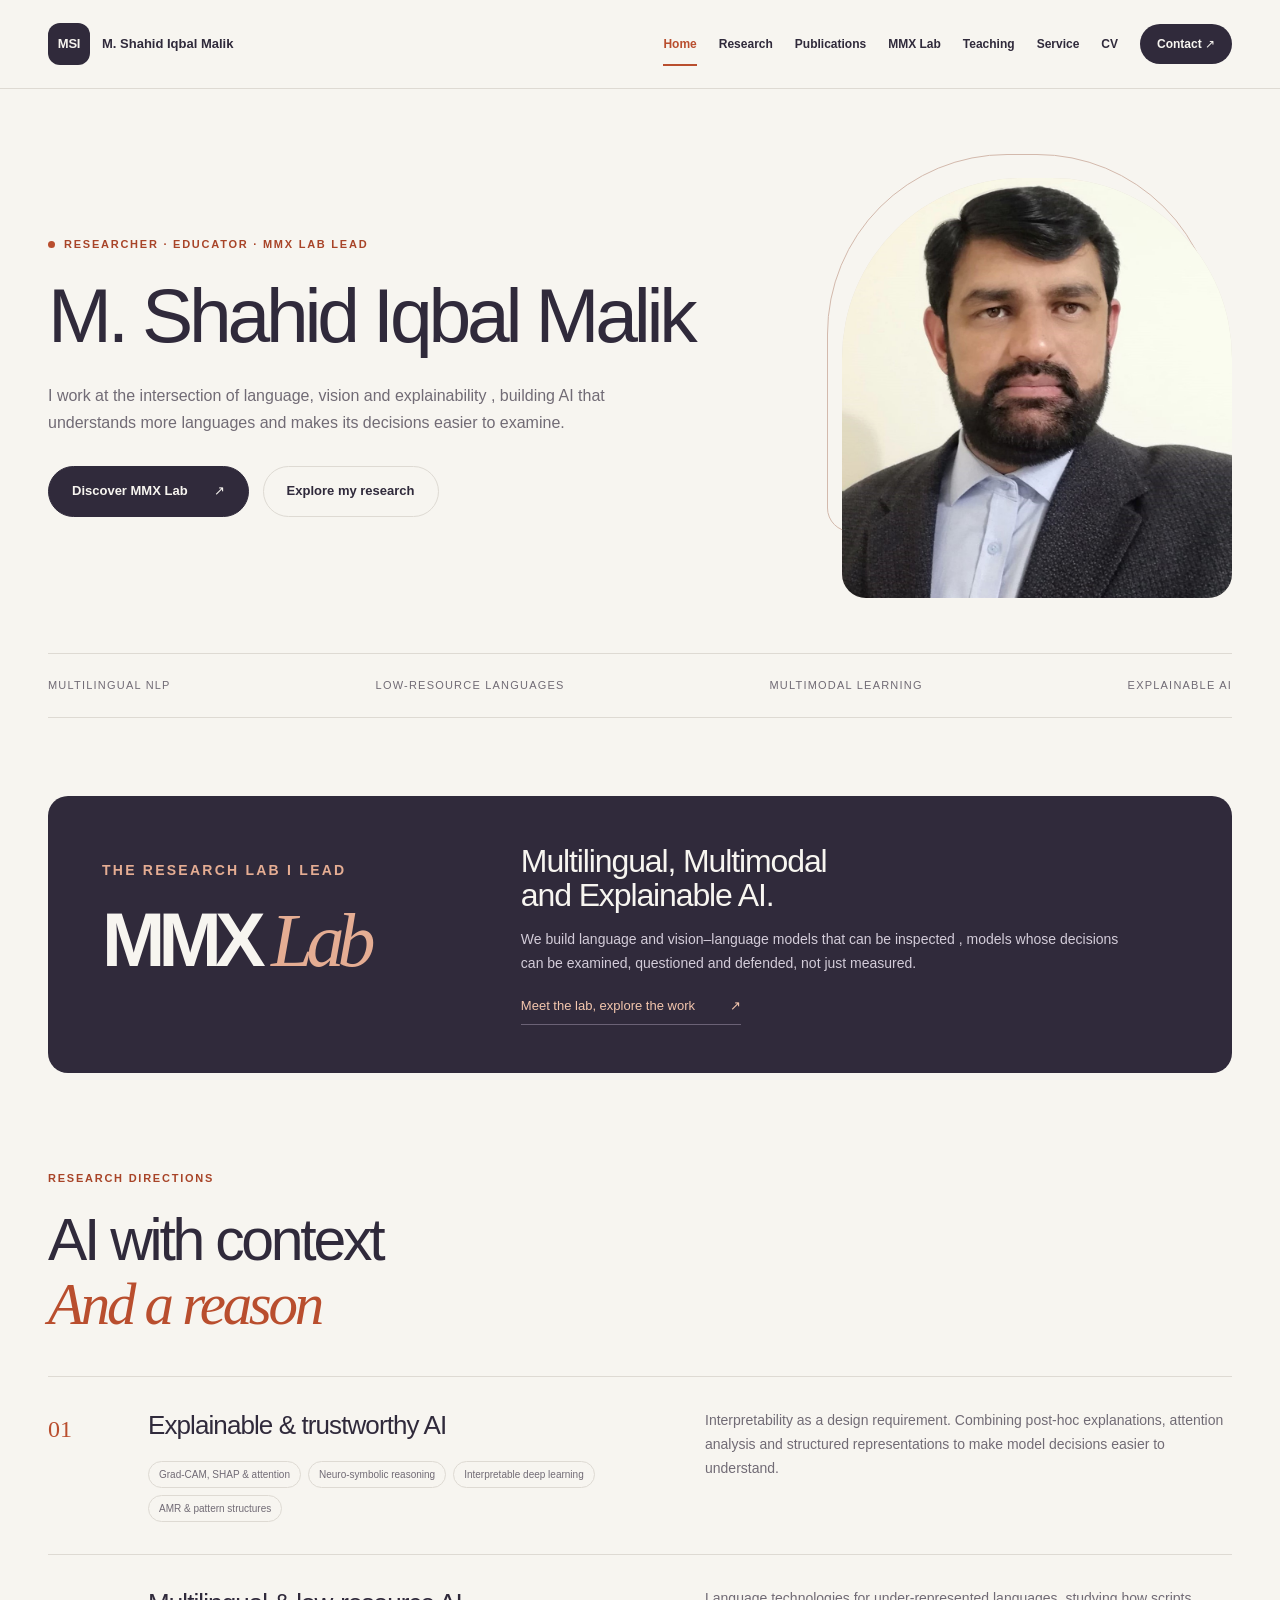
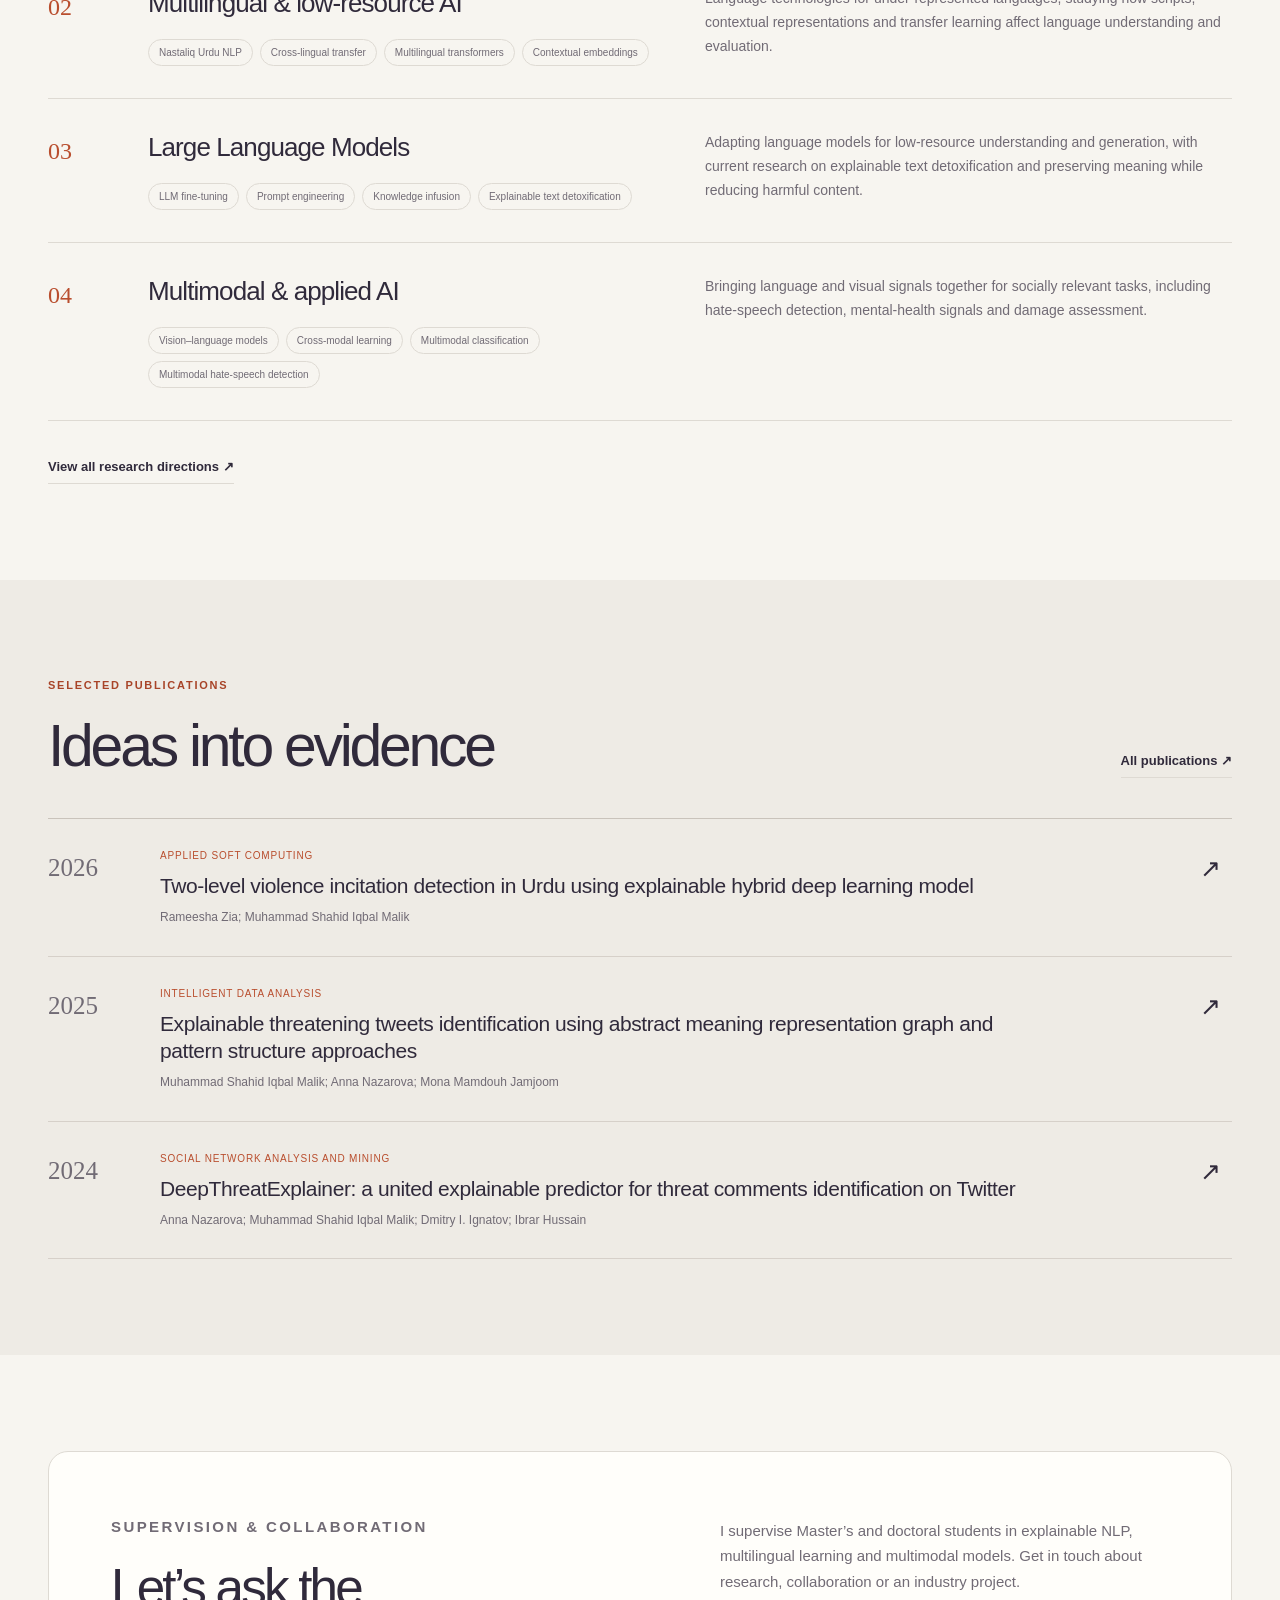
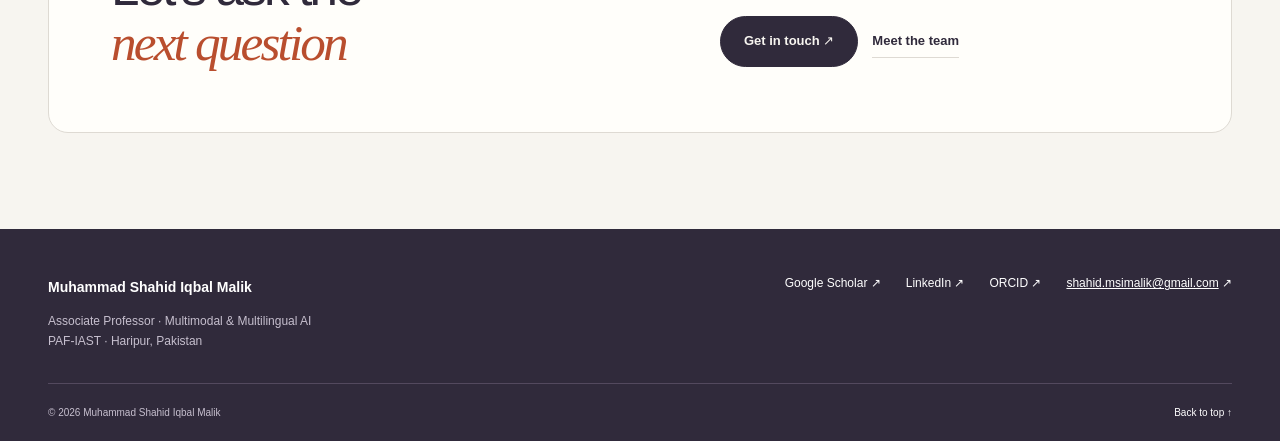
==== commit 332e198f: "Add files via upload" ====
--- a/index.html
+++ b/index.html
@@ -1,5 +1,5 @@
 <!doctype html>
-<html lang="en">
+<html lang="en" data-page="home">
   <head>
     <meta charset="UTF-8" />
     <meta name="viewport" content="width=device-width,initial-scale=1" />
@@ -10,7 +10,9 @@
     <meta name="theme-color" content="#302a3b" />
     <title>Home | Dr. Muhammad Shahid Iqbal Malik</title>
     <link rel="icon" href="./assets/favicon.svg" type="image/svg+xml" />
-    <link rel="stylesheet" href="./assets/site.css" />
+    
+    
+      <link rel="stylesheet" href="./assets/site.css" />
     <script src="./assets/site.js" defer></script>
   </head>
   <body id="top">
@@ -23,9 +25,7 @@
           aria-label="Dr. Muhammad Shahid Iqbal Malik home"
           ><span class="brand-mark" aria-hidden="true">MSI</span
           ><span class="brand-name"
-            ><strong>Dr. Shahid Iqbal Malik</strong><br /><small
-              >Associate Professor · PAF-IAST</small
-            ></span
+            ><strong>M. Shahid Iqbal Malik</strong></span
           ></a
         ><button
           class="menu-toggle"
@@ -42,7 +42,8 @@
           ><a href="./publications/">Publications</a><a href="./lab/">MMX Lab</a
           ><a href="./teaching/">Teaching</a><a href="./service/">Service</a
           ><a href="./cv/">CV</a
-          ><a href="./contact/" class="nav-contact">Contact ↗</a>
+          >
+          <a href="mailto:shahid.msimalik@gmail.com" class="nav-contact">Contact ↗</a>
         </nav>
       </div>
     </header>
@@ -56,18 +57,18 @@
                 Lead
               </p>
               <h1 class="mmx-home-title">
-                Dr. Muhammad<br />Shahid Iqbal<br /><em>Malik.</em>
+                M. Shahid Iqbal Malik
               </h1>
               <p class="mmx-home-intro">
                 I work at the intersection of language, vision and
                 explainability , building AI that understands more languages and
                 makes its decisions easier to examine.
               </p>
-              <p class="mmx-home-intro">
+              <!-- <p class="mmx-home-intro">
                 Associate Professor of Computer Science at Pak-Austria
                 Fachhochschule: Institute of Applied Sciences and Technology,
                 Pakistan.
-              </p>
+              </p> -->
               <div class="mmx-actions">
                 <a class="mmx-button" href="lab/"
                   >Discover MMX Lab <span aria-hidden="true">↗</span></a
@@ -78,7 +79,7 @@
             </div>
             <figure class="mmx-portrait">
               <img
-                src="assets/dr-malik.jpg"
+                src="assets/1.jpeg"
                 alt="Dr. Muhammad Shahid Iqbal Malik"
                 width="538"
                 height="719"
@@ -100,7 +101,7 @@
           </div>
         </div>
       </section>
-      <section class="mmx-section" style="padding-top: 30px">
+      <section class="mmx-section" data-inline-style="home-2">
         <div class="container">
           <div class="mmx-lab-banner">
             <div>
@@ -122,14 +123,14 @@
           </div>
         </div>
       </section>
-      <section class="mmx-section" style="padding-top: 0">
+      <!-- <section class="mmx-section" style="padding-top: 0">
         <div class="container">
           <div class="mmx-section-head">
             <div>
               <p class="mmx-label1">Research directions</p>
               <h2>
                 AI with context.<br /><span class="mmx-tagline"
-                  >And a reason.</span
+                  >And a reason</span
                 >
               </h2>
             </div>
@@ -195,13 +196,120 @@
             >
           </div>
         </div>
-      </section>
+      </section> -->
+<section class="mmx-section" data-inline-style="home-3">
+  <div class="container">
+    <div class="mmx-section-head">
+      <div>
+        <p class="mmx-label1">Research directions</p>
+        <h2>
+          AI with context<br />
+          <span class="mmx-tagline">And a reason</span>
+        </h2>
+      </div>
+      <!-- <p>
+        Across languages, language models and modalities, my work asks how
+        we can understand model behaviour and build systems whose decisions
+        and outputs we can examine.
+      </p> -->
+    </div>
+
+    <div class="mmx-pillar-list">
+      <article class="mmx-pillar">
+        <span class="mmx-pillar-num">01</span>
+        <div>
+          <h3>Explainable &amp; trustworthy AI</h3>
+          <div class="mmx-pillar-tags">
+            <span class="mmx-pill">Grad-CAM, SHAP &amp; attention</span>
+            <span class="mmx-pill">Neuro-symbolic reasoning</span>
+            <span class="mmx-pill">Interpretable deep learning</span>
+            <span class="mmx-pill">AMR &amp; pattern structures</span>
+          </div>
+        </div>
+        <div>
+          <p>
+            Interpretability as a design requirement. Combining post-hoc
+            explanations, attention analysis and structured representations
+            to make model decisions easier to understand.
+          </p>
+        </div>
+      </article>
+
+      <article class="mmx-pillar">
+        <span class="mmx-pillar-num">02</span>
+        <div>
+          <h3>Multilingual &amp; low-resource AI</h3>
+          <div class="mmx-pillar-tags">
+            <span class="mmx-pill">Nastaliq Urdu NLP</span>
+            <span class="mmx-pill">Cross-lingual transfer</span>
+            <span class="mmx-pill">Multilingual transformers</span>
+            <span class="mmx-pill">Contextual embeddings</span>
+          </div>
+        </div>
+        <div>
+          <p>
+            Language technologies for under-represented languages, studying
+            how scripts, contextual representations and transfer learning
+            affect language understanding and evaluation.
+          </p>
+        </div>
+      </article>
+
+      <article class="mmx-pillar">
+        <span class="mmx-pillar-num">03</span>
+        <div>
+          <h3>Large Language Models</h3>
+          <div class="mmx-pillar-tags">
+            <span class="mmx-pill">LLM fine-tuning</span>
+            <span class="mmx-pill">Prompt engineering</span>
+            <span class="mmx-pill">Knowledge infusion</span>
+            <span class="mmx-pill">Explainable text detoxification</span>
+          </div>
+        </div>
+        <div>
+          <p>
+            Adapting language models for low-resource understanding and
+            generation, with current research on explainable text
+            detoxification and preserving meaning while reducing harmful
+            content.
+          </p>
+        </div>
+      </article>
+
+      <article class="mmx-pillar">
+        <span class="mmx-pillar-num">04</span>
+        <div>
+          <h3>Multimodal &amp; applied AI</h3>
+          <div class="mmx-pillar-tags">
+            <span class="mmx-pill">Vision–language models</span>
+            <span class="mmx-pill">Cross-modal learning</span>
+            <span class="mmx-pill">Multimodal classification</span>
+            <span class="mmx-pill">Multimodal hate-speech detection</span>
+          </div>
+        </div>
+        <div>
+          <p>
+            Bringing language and visual signals together for socially
+            relevant tasks, including hate-speech detection, mental-health
+            signals and damage assessment.
+          </p>
+        </div>
+      </article>
+    </div>
+
+    <div class="mmx-actions">
+      <a class="text-link" href="research/">
+        View all research directions ↗
+      </a>
+    </div>
+  </div>
+</section>
       <section class="mmx-section mmx-work">
         <div class="container">
           <div class="mmx-section-head">
             <div>
               <p class="mmx-label1">Selected publications</p>
-              <h2>Ideas into evidence.</h2>
+              <h2>Ideas into evidence</h2>
             </div>
             <a class="text-link" href="publications/">All publications ↗</a>
           </div>
@@ -292,7 +400,7 @@
               <p class="mmx-label">Supervision &amp; collaboration</p>
               <h2>
                 Let’s ask the<br /><span class="mmx-tagline"
-                  >next question.</span
+                  >next question</span
                 >
               </h2>
             </div>
@@ -314,24 +422,41 @@
     <footer>
       <div class="container footer-grid">
         <div>
-          <strong>Dr. Muhammad Shahid Iqbal Malik</strong>
+          <strong>Muhammad Shahid Iqbal Malik</strong>
           <p>
-            Associate Professor · Computer Science<br />PAF-IAST · Haripur,
+            Associate Professor · Multimodal & Multilingual AI<br />PAF-IAST · Haripur,
             Pakistan
           </p>
         </div>
         <div>
-          <a href="./lab/">MMX Lab ↗</a
-          ><a
+
+          <a
+          class="footer"
             href="https://scholar.google.com/citations?user=S2JLYhMAAAAJ&amp;hl=en"
             target="_blank"
             rel="noopener noreferrer"
             >Google Scholar ↗</a
-          ><a href="./cv/">CV</a><a href="./contact/">Contact</a>
+          >
+          <a
+            href="https://www.linkedin.com/in/muhammad-shahid-iqbal-malik-b5541316/?isSelfProfile=false"
+            target="_blank"
+            rel="noopener noreferrer"
+            >LinkedIn ↗</a
+          >
+          <a
+            href="https://orcid.org/0000-0001-8396-3344"
+            target="_blank"
+            rel="noopener noreferrer"
+            >ORCID ↗</a
+          >
+
+          <a class="email-link" href="mailto:shahid.msimalik@gmail.com"
+              ><u>shahid.msimalik@gmail.com</u> <span aria-hidden="true">↗</span></a
+            >
         </div>
       </div>
       <div class="container footer-inner">
-        <p>© <span id="year">2026</span> Dr. Muhammad Shahid Iqbal Malik</p>
+        <p>© <span id="year">2026</span> Muhammad Shahid Iqbal Malik</p>
         <a href="#top">Back to top ↑</a>
       </div>
     </footer>
--- a/assets/site.css
+++ b/assets/site.css
@@ -1,5 +1,2912 @@
+/* One stylesheet for the whole website.
+   Page conditions preserve the original styles and their source order.
+   Navigation and footer always use the home page's visual system. */
+:root:where(html:not([data-page="contact"],[data-page="home"],[data-page="lab"],[data-page="research"]), html:not([data-page="contact"],[data-page="home"],[data-page="lab"],[data-page="research"]) *):not(:where(.site-header, .site-header *, body > footer, body > footer *)) {
+        --navy: #102740;
+        --ink: #142d44;
+        --muted: #536577;
+        --blue: #175bcc;
+        --pale: #eef4fa;
+        --line: #d8e2ec;
+        --white: #fff;
+        --container: 1160px;
+      }
+
+:root:where(html:is([data-page="contact"]), html:is([data-page="contact"]) *):not(:where(.site-header, .site-header *, body > footer, body > footer *)) {
+        --navy: #102740;
+        --ink: #142d44;
+        --muted: #536577;
+        --blue: #175bcc;
+        /* --pale: #eef4fa; */
+        --line: #d8e2ec;
+        --white: #fff;
+        --container: 1160px;
+      }
+
+*:where(html:not([data-page="home"],[data-page="lab"],[data-page="research"]), html:not([data-page="home"],[data-page="lab"],[data-page="research"]) *):not(:where(.site-header, .site-header *, body > footer, body > footer *)) {
+        box-sizing: border-box;
+      }
+
+html:where(html:not([data-page="home"],[data-page="lab"],[data-page="research"]), html:not([data-page="home"],[data-page="lab"],[data-page="research"]) *):not(:where(.site-header, .site-header *, body > footer, body > footer *)) {
+        scroll-behavior: smooth;
+        scroll-padding-top: 110px;
+      }
+
+body:where(html:not([data-page="home"],[data-page="lab"],[data-page="research"]), html:not([data-page="home"],[data-page="lab"],[data-page="research"]) *):not(:where(.site-header, .site-header *, body > footer, body > footer *)) {
+        margin: 0;
+        color: var(--ink);
+        background: var(--white);
+        font:
+          16px/1.65 system-ui,
+          -apple-system,
+          BlinkMacSystemFont,
+          "Segoe UI",
+          sans-serif;
+      }
+
+a:where(html:not([data-page="home"],[data-page="lab"],[data-page="research"]), html:not([data-page="home"],[data-page="lab"],[data-page="research"]) *):not(:where(.site-header, .site-header *, body > footer, body > footer *)) {
+        color: inherit;
+        text-decoration: none;
+      }
+
+a:hover:where(html:not([data-page="home"],[data-page="lab"],[data-page="research"]), html:not([data-page="home"],[data-page="lab"],[data-page="research"]) *):not(:where(.site-header, .site-header *, body > footer, body > footer *)) {
+        color: var(--blue);
+      }
+
+a:focus-visible:where(html:not([data-page="home"],[data-page="lab"],[data-page="research"]), html:not([data-page="home"],[data-page="lab"],[data-page="research"]) *):not(:where(.site-header, .site-header *, body > footer, body > footer *)),
+button:focus-visible:where(html:not([data-page="home"],[data-page="lab"],[data-page="research"]), html:not([data-page="home"],[data-page="lab"],[data-page="research"]) *):not(:where(.site-header, .site-header *, body > footer, body > footer *)) {
+        outline: 3px solid #377bee;
+        outline-offset: 5px;
+      }
+
+button:where(html:not([data-page="home"],[data-page="lab"],[data-page="research"]), html:not([data-page="home"],[data-page="lab"],[data-page="research"]) *):not(:where(.site-header, .site-header *, body > footer, body > footer *)) {
+        font: inherit;
+      }
+
+img:where(html:not([data-page="home"],[data-page="lab"],[data-page="research"]), html:not([data-page="home"],[data-page="lab"],[data-page="research"]) *):not(:where(.site-header, .site-header *, body > footer, body > footer *)) {
+        max-width: 100%;
+        display: block;
+      }
+
+h1:where(html:not([data-page="home"],[data-page="lab"],[data-page="research"]), html:not([data-page="home"],[data-page="lab"],[data-page="research"]) *):not(:where(.site-header, .site-header *, body > footer, body > footer *)),
+h2:where(html:not([data-page="home"],[data-page="lab"],[data-page="research"]), html:not([data-page="home"],[data-page="lab"],[data-page="research"]) *):not(:where(.site-header, .site-header *, body > footer, body > footer *)),
+h3:where(html:not([data-page="home"],[data-page="lab"],[data-page="research"]), html:not([data-page="home"],[data-page="lab"],[data-page="research"]) *):not(:where(.site-header, .site-header *, body > footer, body > footer *)),
+p:where(html:not([data-page="home"],[data-page="lab"],[data-page="research"]), html:not([data-page="home"],[data-page="lab"],[data-page="research"]) *):not(:where(.site-header, .site-header *, body > footer, body > footer *)) {
+        margin: 0;
+      }
+
+h1:where(html:not([data-page="home"],[data-page="lab"],[data-page="research"]), html:not([data-page="home"],[data-page="lab"],[data-page="research"]) *):not(:where(.site-header, .site-header *, body > footer, body > footer *)),
+h2:where(html:not([data-page="home"],[data-page="lab"],[data-page="research"]), html:not([data-page="home"],[data-page="lab"],[data-page="research"]) *):not(:where(.site-header, .site-header *, body > footer, body > footer *)) {
+        font-family: Georgia, "Times New Roman", serif;
+        font-weight: 400;
+      }
+
+h2:where(html:not([data-page="home"],[data-page="lab"],[data-page="research"]), html:not([data-page="home"],[data-page="lab"],[data-page="research"]) *):not(:where(.site-header, .site-header *, body > footer, body > footer *)) {
+        font-size: clamp(2rem, 4vw, 3.15rem);
+        line-height: 1.12;
+        letter-spacing: -0.035em;
+      }
+
+h3:where(html:not([data-page="home"],[data-page="lab"],[data-page="research"]), html:not([data-page="home"],[data-page="lab"],[data-page="research"]) *):not(:where(.site-header, .site-header *, body > footer, body > footer *)) {
+        font-size: 1.22rem;
+        line-height: 1.35;
+      }
+
+p + p:where(html:not([data-page="home"],[data-page="lab"],[data-page="research"]), html:not([data-page="home"],[data-page="lab"],[data-page="research"]) *):not(:where(.site-header, .site-header *, body > footer, body > footer *)) {
+        margin-top: 1rem;
+      }
+
+.container:where(html:not([data-page="home"],[data-page="lab"],[data-page="research"]), html:not([data-page="home"],[data-page="lab"],[data-page="research"]) *):not(:where(.site-header, .site-header *, body > footer, body > footer *)) {
+        width: min(var(--container), calc(100% - 72px));
+        margin-inline: auto;
+      }
+
+.skip-link:where(html:not([data-page="home"],[data-page="lab"],[data-page="research"]), html:not([data-page="home"],[data-page="lab"],[data-page="research"]) *):not(:where(.site-header, .site-header *, body > footer, body > footer *)) {
+        position: fixed;
+        left: 16px;
+        top: -80px;
+        background: white;
+        padding: 12px;
+        z-index: 100;
+      }
+
+.skip-link:focus:where(html:not([data-page="home"],[data-page="lab"],[data-page="research"]), html:not([data-page="home"],[data-page="lab"],[data-page="research"]) *):not(:where(.site-header, .site-header *, body > footer, body > footer *)) {
+        top: 12px;
+      }
+
+.site-header:where(html:not([data-page="home"],[data-page="lab"],[data-page="research"]), html:not([data-page="home"],[data-page="lab"],[data-page="research"]) *):not(:where(.site-header, .site-header *, body > footer, body > footer *)) {
+        position: sticky;
+        top: 0;
+        z-index: 20;
+        border-bottom: 1px solid var(--line);
+        background: rgba(255, 255, 255, 0.97);
+      }
+
+.header-inner:where(html:not([data-page="home"],[data-page="lab"],[data-page="research"]), html:not([data-page="home"],[data-page="lab"],[data-page="research"]) *):not(:where(.site-header, .site-header *, body > footer, body > footer *)) {
+        min-height: 96px;
+        display: flex;
+        align-items: center;
+        justify-content: space-between;
+        gap: 30px;
+      }
+
+.brand:where(html:not([data-page="home"],[data-page="lab"],[data-page="research"]), html:not([data-page="home"],[data-page="lab"],[data-page="research"]) *):not(:where(.site-header, .site-header *, body > footer, body > footer *)) {
+        display: flex;
+        align-items: center;
+        gap: 14px;
+      }
+
+.brand-mark:where(html:not([data-page="home"],[data-page="lab"],[data-page="research"]), html:not([data-page="home"],[data-page="lab"],[data-page="research"]) *):not(:where(.site-header, .site-header *, body > footer, body > footer *)) {
+        font-size: 1.3rem;
+        font-weight: 750;
+        letter-spacing: -0.07em;
+        border: 1px solid #b8c9db;
+        display: grid;
+        grid-auto-flow: column;
+        align-items: center;
+        padding: 6px 9px;
+        height: 46px;
+      }
+
+.brand-mark span:where(html:not([data-page="home"],[data-page="lab"],[data-page="research"]), html:not([data-page="home"],[data-page="lab"],[data-page="research"]) *):not(:where(.site-header, .site-header *, body > footer, body > footer *)) {
+        color: var(--blue);
+        margin: 0 3px;
+        font-weight: 400;
+      }
+
+.brand-name:where(html:not([data-page="home"],[data-page="lab"],[data-page="research"]), html:not([data-page="home"],[data-page="lab"],[data-page="research"]) *):not(:where(.site-header, .site-header *, body > footer, body > footer *)) {
+        font-size: 0.86rem;
+        line-height: 1.35;
+      }
+
+.brand-name strong:where(html:not([data-page="home"],[data-page="lab"],[data-page="research"]), html:not([data-page="home"],[data-page="lab"],[data-page="research"]) *):not(:where(.site-header, .site-header *, body > footer, body > footer *)) {
+        font-weight: 650;
+      }
+
+nav:where(html:not([data-page="home"],[data-page="lab"],[data-page="research"]), html:not([data-page="home"],[data-page="lab"],[data-page="research"]) *):not(:where(.site-header, .site-header *, body > footer, body > footer *)) {
+        display: flex;
+        align-items: center;
+        gap: 27px;
+        font-size: 0.9rem;
+        font-weight: 550;
+      }
+
+nav a:where(html:not([data-page="home"],[data-page="lab"],[data-page="research"]), html:not([data-page="home"],[data-page="lab"],[data-page="research"]) *):not(:where(.site-header, .site-header *, body > footer, body > footer *)) {
+        padding: 10px 0;
+        white-space: nowrap;
+      }
+
+nav a[aria-current="location"]:where(html:is([data-page="collaborate"],[data-page="contact"],[data-page="publications"]), html:is([data-page="collaborate"],[data-page="contact"],[data-page="publications"]) *):not(:where(.site-header, .site-header *, body > footer, body > footer *)) {
+        color: var(--blue);
+        box-shadow: 0 2px var(--blue);
+      }
+
+nav a[aria-current="page"]:where(html:is([data-page="cv"],[data-page="service"],[data-page="teaching"]), html:is([data-page="cv"],[data-page="service"],[data-page="teaching"]) *):not(:where(.site-header, .site-header *, body > footer, body > footer *)) {
+        color: var(--blue);
+
+        box-shadow: 0 2px var(--blue);
+      }
+
+.nav-contact:where(html:not([data-page="home"],[data-page="lab"],[data-page="research"]), html:not([data-page="home"],[data-page="lab"],[data-page="research"]) *):not(:where(.site-header, .site-header *, body > footer, body > footer *)) {
+        border-left: 1px solid var(--line);
+        padding-left: 25px;
+      }
+
+button[hidden]:where(html:not([data-page="home"],[data-page="lab"],[data-page="research"]), html:not([data-page="home"],[data-page="lab"],[data-page="research"]) *):not(:where(.site-header, .site-header *, body > footer, body > footer *)) {
+        display: none;
+      }
+
+.menu-toggle:where(html:not([data-page="home"],[data-page="lab"],[data-page="research"]), html:not([data-page="home"],[data-page="lab"],[data-page="research"]) *):not(:where(.site-header, .site-header *, body > footer, body > footer *)) {
+        background: transparent;
+        border: 1px solid var(--line);
+        padding: 8px 12px;
+        color: var(--ink);
+      }
+
+.hero:where(html:not([data-page="contact"],[data-page="home"],[data-page="lab"],[data-page="research"]), html:not([data-page="contact"],[data-page="home"],[data-page="lab"],[data-page="research"]) *):not(:where(.site-header, .site-header *, body > footer, body > footer *)) {
+        background: var(--pale);
+        overflow: hidden;
+      }
+
+.hero:where(html:is([data-page="contact"]), html:is([data-page="contact"]) *):not(:where(.site-header, .site-header *, body > footer, body > footer *)) {
+        /* background: var(--pale); */
+        overflow: hidden;
+      }
+
+.hero-grid:where(html:not([data-page="home"],[data-page="lab"],[data-page="research"]), html:not([data-page="home"],[data-page="lab"],[data-page="research"]) *):not(:where(.site-header, .site-header *, body > footer, body > footer *)) {
+        display: grid;
+        grid-template-columns: 1.4fr 0.75fr;
+        gap: 100px;
+        padding-block: 75px 60px;
+        align-items: center;
+      }
+
+.eyebrow:where(html:not([data-page="cv"],[data-page="home"],[data-page="lab"],[data-page="research"]), html:not([data-page="cv"],[data-page="home"],[data-page="lab"],[data-page="research"]) *):not(:where(.site-header, .site-header *, body > footer, body > footer *)) {
+        font-size: 0.76rem;
+        letter-spacing: 0.16em;
+        text-transform: uppercase;
+        font-weight: 650;
+        color: var(--blue);
+        margin-bottom: 25px;
+      }
+
+.eyebrow:where(html:is([data-page="cv"]), html:is([data-page="cv"]) *):not(:where(.site-header, .site-header *, body > footer, body > footer *)) {
+        font-size: 0.76rem;
+
+        letter-spacing: 0.16em;
+
+        text-transform: uppercase;
+
+        font-weight: 650;
+
+        color: white;
+
+        margin-bottom: 25px;
+      }
+
+h1:where(html:not([data-page="home"],[data-page="lab"],[data-page="research"]), html:not([data-page="home"],[data-page="lab"],[data-page="research"]) *):not(:where(.site-header, .site-header *, body > footer, body > footer *)) {
+        font-size: clamp(3rem, 5.3vw, 4.6rem);
+        letter-spacing: -0.05em;
+        line-height: 1.07;
+      }
+
+h1 em:where(html:not([data-page="home"],[data-page="lab"],[data-page="research"]), html:not([data-page="home"],[data-page="lab"],[data-page="research"]) *):not(:where(.site-header, .site-header *, body > footer, body > footer *)) {
+        color: var(--blue);
+        font-weight: 400;
+      }
+
+.title-dot:where(html:not([data-page="home"],[data-page="lab"],[data-page="research"]), html:not([data-page="home"],[data-page="lab"],[data-page="research"]) *):not(:where(.site-header, .site-header *, body > footer, body > footer *)) {
+        color: var(--blue);
+      }
+
+.hero-intro:where(html:not([data-page="home"],[data-page="lab"],[data-page="research"]), html:not([data-page="home"],[data-page="lab"],[data-page="research"]) *):not(:where(.site-header, .site-header *, body > footer, body > footer *)) {
+        font-size: 1.2rem;
+        line-height: 1.5;
+        margin-top: 28px;
+      }
+
+.hero-description:where(html:not([data-page="home"],[data-page="lab"],[data-page="research"]), html:not([data-page="home"],[data-page="lab"],[data-page="research"]) *):not(:where(.site-header, .site-header *, body > footer, body > footer *)) {
+        font-size: 1rem;
+        color: var(--muted);
+        max-width: 560px;
+        margin-top: 18px;
+      }
+
+.hero-actions:where(html:not([data-page="home"],[data-page="lab"],[data-page="research"]), html:not([data-page="home"],[data-page="lab"],[data-page="research"]) *):not(:where(.site-header, .site-header *, body > footer, body > footer *)) {
+        display: flex;
+        align-items: center;
+        gap: 26px;
+        margin-top: 30px;
+        flex-wrap: wrap;
+      }
+
+.button:where(html:not([data-page="home"],[data-page="lab"],[data-page="research"]), html:not([data-page="home"],[data-page="lab"],[data-page="research"]) *):not(:where(.site-header, .site-header *, body > footer, body > footer *)) {
+        display: inline-flex;
+        align-items: center;
+        gap: 24px;
+        background: var(--blue);
+        color: white;
+        padding: 13px 19px;
+        font-size: 0.9rem;
+        font-weight: 550;
+        border: 1px solid var(--blue);
+        transition: background 0.18s;
+      }
+
+.button:hover:where(html:not([data-page="home"],[data-page="lab"],[data-page="research"]), html:not([data-page="home"],[data-page="lab"],[data-page="research"]) *):not(:where(.site-header, .site-header *, body > footer, body > footer *)) {
+        background: var(--navy);
+        color: white;
+      }
+
+.text-link:where(html:not([data-page="home"],[data-page="lab"],[data-page="research"]), html:not([data-page="home"],[data-page="lab"],[data-page="research"]) *):not(:where(.site-header, .site-header *, body > footer, body > footer *)) {
+        display: inline-block;
+        font-size: 0.9rem;
+        font-weight: 600;
+        border-bottom: 1px solid #9ab1cb;
+        padding-block: 4px;
+      }
+
+.lead-portrait:where(html:not([data-page="home"],[data-page="lab"],[data-page="research"]), html:not([data-page="home"],[data-page="lab"],[data-page="research"]) *):not(:where(.site-header, .site-header *, body > footer, body > footer *)) {
+        margin: 0;
+        max-width: 350px;
+      }
+
+.portrait-frame:where(html:not([data-page="home"],[data-page="lab"],[data-page="research"]), html:not([data-page="home"],[data-page="lab"],[data-page="research"]) *):not(:where(.site-header, .site-header *, body > footer, body > footer *)) {
+        position: relative;
+        border-radius: 2px;
+        overflow: hidden;
+        background: #dce4e9;
+      }
+
+.portrait-frame img:where(html:not([data-page="home"],[data-page="lab"],[data-page="research"]), html:not([data-page="home"],[data-page="lab"],[data-page="research"]) *):not(:where(.site-header, .site-header *, body > footer, body > footer *)) {
+        width: 100%;
+        height: auto;
+        aspect-ratio: 538/650;
+        object-fit: cover;
+        object-position: 50% 24%;
+      }
+
+.portrait-label:where(html:not([data-page="home"],[data-page="lab"],[data-page="research"]), html:not([data-page="home"],[data-page="lab"],[data-page="research"]) *):not(:where(.site-header, .site-header *, body > footer, body > footer *)) {
+        position: absolute;
+        left: 0;
+        bottom: 0;
+        background: var(--navy);
+        color: white;
+        padding: 9px 17px;
+        font-size: 0.7rem;
+        letter-spacing: 0.16em;
+      }
+
+.lead-portrait figcaption:where(html:not([data-page="home"],[data-page="lab"],[data-page="research"]), html:not([data-page="home"],[data-page="lab"],[data-page="research"]) *):not(:where(.site-header, .site-header *, body > footer, body > footer *)) {
+        margin-top: 18px;
+      }
+
+.lead-portrait figcaption a:where(html:not([data-page="home"],[data-page="lab"],[data-page="research"]), html:not([data-page="home"],[data-page="lab"],[data-page="research"]) *):not(:where(.site-header, .site-header *, body > footer, body > footer *)) {
+        font-size: 1rem;
+        font-weight: 650;
+      }
+
+.lead-portrait figcaption p:where(html:not([data-page="home"],[data-page="lab"],[data-page="research"]), html:not([data-page="home"],[data-page="lab"],[data-page="research"]) *):not(:where(.site-header, .site-header *, body > footer, body > footer *)) {
+        color: var(--muted);
+        font-size: 0.84rem;
+        line-height: 1.6;
+        margin: 5px 0 0;
+      }
+
+.hero-foot:where(html:not([data-page="home"],[data-page="lab"],[data-page="research"]), html:not([data-page="home"],[data-page="lab"],[data-page="research"]) *):not(:where(.site-header, .site-header *, body > footer, body > footer *)) {
+        display: flex;
+        justify-content: space-between;
+        gap: 15px;
+        border-top: 1px solid #cbd8e7;
+        padding-block: 21px;
+        font-size: 0.7rem;
+        letter-spacing: 0.18em;
+        color: var(--muted);
+      }
+
+.section:where(html:not([data-page="home"],[data-page="lab"],[data-page="research"]), html:not([data-page="home"],[data-page="lab"],[data-page="research"]) *):not(:where(.site-header, .site-header *, body > footer, body > footer *)) {
+        padding-block: 90px;
+      }
+
+.section-heading:where(html:not([data-page="home"],[data-page="lab"],[data-page="research"]), html:not([data-page="home"],[data-page="lab"],[data-page="research"]) *):not(:where(.site-header, .site-header *, body > footer, body > footer *)) {
+        display: grid;
+        grid-template-columns: 1fr 0.75fr;
+        gap: 90px;
+        align-items: end;
+        margin-bottom: 44px;
+      }
+
+.section-heading .eyebrow:where(html:not([data-page="home"],[data-page="lab"],[data-page="research"]), html:not([data-page="home"],[data-page="lab"],[data-page="research"]) *):not(:where(.site-header, .site-header *, body > footer, body > footer *)) {
+        margin-bottom: 17px;
+      }
+
+.section-heading > p:where(html:not([data-page="home"],[data-page="lab"],[data-page="research"]), html:not([data-page="home"],[data-page="lab"],[data-page="research"]) *):not(:where(.site-header, .site-header *, body > footer, body > footer *)),
+.section-heading > div > p:not(.eyebrow):where(html:not([data-page="home"],[data-page="lab"],[data-page="research"]), html:not([data-page="home"],[data-page="lab"],[data-page="research"]) *):not(:where(.site-header, .site-header *, body > footer, body > footer *)) {
+        color: var(--muted);
+        max-width: 440px;
+      }
+
+.section-heading .text-link:where(html:not([data-page="home"],[data-page="lab"],[data-page="research"]), html:not([data-page="home"],[data-page="lab"],[data-page="research"]) *):not(:where(.site-header, .site-header *, body > footer, body > footer *)) {
+        margin-top: 16px;
+      }
+
+.research-grid:where(html:not([data-page="home"],[data-page="lab"],[data-page="research"]), html:not([data-page="home"],[data-page="lab"],[data-page="research"]) *):not(:where(.site-header, .site-header *, body > footer, body > footer *)) {
+        display: grid;
+        grid-template-columns: repeat(3, 1fr);
+        border-top: 1px solid var(--line);
+        border-left: 1px solid var(--line);
+      }
+
+.research-card:where(html:not([data-page="home"],[data-page="lab"],[data-page="research"]), html:not([data-page="home"],[data-page="lab"],[data-page="research"]) *):not(:where(.site-header, .site-header *, body > footer, body > footer *)),
+.research-note:where(html:not([data-page="home"],[data-page="lab"],[data-page="research"]), html:not([data-page="home"],[data-page="lab"],[data-page="research"]) *):not(:where(.site-header, .site-header *, body > footer, body > footer *)) {
+        padding: 29px;
+        border-right: 1px solid var(--line);
+        border-bottom: 1px solid var(--line);
+        display: flex;
+        flex-direction: column;
+        align-items: flex-start;
+      }
+
+.card-index:where(html:not([data-page="home"],[data-page="lab"],[data-page="research"]), html:not([data-page="home"],[data-page="lab"],[data-page="research"]) *):not(:where(.site-header, .site-header *, body > footer, body > footer *)) {
+        font-size: 0.78rem;
+        color: var(--blue);
+        margin-bottom: 29px;
+      }
+
+.research-card h3:where(html:not([data-page="home"],[data-page="lab"],[data-page="research"]), html:not([data-page="home"],[data-page="lab"],[data-page="research"]) *):not(:where(.site-header, .site-header *, body > footer, body > footer *)) {
+        margin-bottom: 13px;
+      }
+
+.research-card p:where(html:not([data-page="home"],[data-page="lab"],[data-page="research"]), html:not([data-page="home"],[data-page="lab"],[data-page="research"]) *):not(:where(.site-header, .site-header *, body > footer, body > footer *)) {
+        color: var(--muted);
+        font-size: 0.94rem;
+      }
+
+.research-card .card-keywords:where(html:not([data-page="home"],[data-page="lab"],[data-page="research"]), html:not([data-page="home"],[data-page="lab"],[data-page="research"]) *):not(:where(.site-header, .site-header *, body > footer, body > footer *)) {
+        font-size: 0.76rem;
+        margin-top: auto;
+        padding-top: 24px;
+        color: var(--blue);
+        line-height: 1.6;
+      }
+
+.research-note:where(html:not([data-page="home"],[data-page="lab"],[data-page="research"]), html:not([data-page="home"],[data-page="lab"],[data-page="research"]) *):not(:where(.site-header, .site-header *, body > footer, body > footer *)) {
+        background: var(--navy);
+        color: white;
+      }
+
+.research-note .eyebrow:where(html:not([data-page="home"],[data-page="lab"],[data-page="research"]), html:not([data-page="home"],[data-page="lab"],[data-page="research"]) *):not(:where(.site-header, .site-header *, body > footer, body > footer *)) {
+        color: #abc9fb;
+        margin-bottom: 18px;
+        font-size: 0.7rem;
+      }
+
+.research-note h3:where(html:not([data-page="home"],[data-page="lab"],[data-page="research"]), html:not([data-page="home"],[data-page="lab"],[data-page="research"]) *):not(:where(.site-header, .site-header *, body > footer, body > footer *)) {
+        font-family: Georgia, serif;
+        font-size: 2.1rem;
+        font-weight: 400;
+      }
+
+.research-note p:not(.eyebrow):where(html:not([data-page="home"],[data-page="lab"],[data-page="research"]), html:not([data-page="home"],[data-page="lab"],[data-page="research"]) *):not(:where(.site-header, .site-header *, body > footer, body > footer *)) {
+        font-size: 0.91rem;
+        color: #cedae7;
+        margin-top: 18px;
+      }
+
+.research-note a:where(html:not([data-page="home"],[data-page="lab"],[data-page="research"]), html:not([data-page="home"],[data-page="lab"],[data-page="research"]) *):not(:where(.site-header, .site-header *, body > footer, body > footer *)) {
+        font-size: 0.85rem;
+        margin-top: 24px;
+        border-bottom: 1px solid #71869d;
+      }
+
+.research-note a:hover:where(html:not([data-page="home"],[data-page="lab"],[data-page="research"]), html:not([data-page="home"],[data-page="lab"],[data-page="research"]) *):not(:where(.site-header, .site-header *, body > footer, body > footer *)) {
+        color: #abc9fb;
+      }
+
+.publications-section:where(html:not([data-page="home"],[data-page="lab"],[data-page="research"]), html:not([data-page="home"],[data-page="lab"],[data-page="research"]) *):not(:where(.site-header, .site-header *, body > footer, body > footer *)) {
+        background: #f6f8fb;
+      }
+
+.publication-list:where(html:not([data-page="home"],[data-page="lab"],[data-page="research"]), html:not([data-page="home"],[data-page="lab"],[data-page="research"]) *):not(:where(.site-header, .site-header *, body > footer, body > footer *)) {
+        list-style: none;
+        margin: 0;
+        padding: 0;
+        border-top: 1px solid #bdccdc;
+      }
+
+.publication:where(html:not([data-page="home"],[data-page="lab"],[data-page="research"]), html:not([data-page="home"],[data-page="lab"],[data-page="research"]) *):not(:where(.site-header, .site-header *, body > footer, body > footer *)) {
+        display: grid;
+        grid-template-columns: 85px 1fr;
+        gap: 32px;
+        padding: 26px 0;
+        border-bottom: 1px solid var(--line);
+      }
+
+.pub-year:where(html:not([data-page="home"],[data-page="lab"],[data-page="research"]), html:not([data-page="home"],[data-page="lab"],[data-page="research"]) *):not(:where(.site-header, .site-header *, body > footer, body > footer *)) {
+        font-family: Georgia, serif;
+        font-size: 1.6rem;
+        color: var(--muted);
+      }
+
+.pub-venue:where(html:not([data-page="home"],[data-page="lab"],[data-page="research"]), html:not([data-page="home"],[data-page="lab"],[data-page="research"]) *):not(:where(.site-header, .site-header *, body > footer, body > footer *)) {
+        font-size: 0.77rem;
+        color: var(--blue);
+        margin: 0 0 7px;
+      }
+
+.publication h3:where(html:not([data-page="home"],[data-page="lab"],[data-page="research"]), html:not([data-page="home"],[data-page="lab"],[data-page="research"]) *):not(:where(.site-header, .site-header *, body > footer, body > footer *)) {
+        font-size: 1.12rem;
+        font-weight: 600;
+        max-width: 950px;
+      }
+
+.publication h3 span:where(html:not([data-page="home"],[data-page="lab"],[data-page="research"]), html:not([data-page="home"],[data-page="lab"],[data-page="research"]) *):not(:where(.site-header, .site-header *, body > footer, body > footer *)) {
+        color: var(--blue);
+        white-space: nowrap;
+      }
+
+.authors:where(html:not([data-page="home"],[data-page="lab"],[data-page="research"]), html:not([data-page="home"],[data-page="lab"],[data-page="research"]) *):not(:where(.site-header, .site-header *, body > footer, body > footer *)) {
+        font-size: 0.83rem;
+        color: var(--muted);
+        margin-top: 9px;
+      }
+
+.pub-topic:where(html:not([data-page="home"],[data-page="lab"],[data-page="research"]), html:not([data-page="home"],[data-page="lab"],[data-page="research"]) *):not(:where(.site-header, .site-header *, body > footer, body > footer *)) {
+        font-size: 0.73rem;
+        color: #536577;
+        margin-top: 9px;
+        letter-spacing: 0.025em;
+      }
+
+.bio-grid:where(html:not([data-page="home"],[data-page="lab"],[data-page="research"]), html:not([data-page="home"],[data-page="lab"],[data-page="research"]) *):not(:where(.site-header, .site-header *, body > footer, body > footer *)) {
+        display: grid;
+        grid-template-columns: 1.15fr 0.85fr;
+        gap: 90px;
+      }
+
+.bio p:where(html:not([data-page="home"],[data-page="lab"],[data-page="research"]), html:not([data-page="home"],[data-page="lab"],[data-page="research"]) *):not(:where(.site-header, .site-header *, body > footer, body > footer *)) {
+        color: var(--muted);
+      }
+
+.bio .large-text:where(html:not([data-page="home"],[data-page="lab"],[data-page="research"]), html:not([data-page="home"],[data-page="lab"],[data-page="research"]) *):not(:where(.site-header, .site-header *, body > footer, body > footer *)) {
+        font-family: Georgia, serif;
+        font-size: 1.65rem;
+        line-height: 1.4;
+        color: var(--ink);
+        margin-bottom: 20px;
+      }
+
+.profile-links:where(html:not([data-page="home"],[data-page="lab"],[data-page="research"]), html:not([data-page="home"],[data-page="lab"],[data-page="research"]) *):not(:where(.site-header, .site-header *, body > footer, body > footer *)) {
+        display: flex;
+        gap: 20px;
+        flex-wrap: wrap;
+        margin-top: 27px;
+        font-size: 0.85rem;
+        font-weight: 600;
+        color: var(--blue);
+      }
+
+.experience:where(html:not([data-page="home"],[data-page="lab"],[data-page="research"]), html:not([data-page="home"],[data-page="lab"],[data-page="research"]) *):not(:where(.site-header, .site-header *, body > footer, body > footer *)) {
+        border-left: 1px solid var(--line);
+        padding-left: 35px;
+      }
+
+.experience h3:where(html:not([data-page="home"],[data-page="lab"],[data-page="research"]), html:not([data-page="home"],[data-page="lab"],[data-page="research"]) *):not(:where(.site-header, .site-header *, body > footer, body > footer *)) {
+        font-size: 1rem;
+        margin-bottom: 22px;
+      }
+
+.experience ol:where(html:not([data-page="home"],[data-page="lab"],[data-page="research"]), html:not([data-page="home"],[data-page="lab"],[data-page="research"]) *):not(:where(.site-header, .site-header *, body > footer, body > footer *)) {
+        list-style: none;
+        padding: 0;
+        margin: 0;
+      }
+
+.experience li:where(html:not([data-page="home"],[data-page="lab"],[data-page="research"]), html:not([data-page="home"],[data-page="lab"],[data-page="research"]) *):not(:where(.site-header, .site-header *, body > footer, body > footer *)) {
+        position: relative;
+        padding: 0 0 21px 22px;
+        border-left: 1px solid var(--line);
+      }
+
+.experience li:before:where(html:not([data-page="home"],[data-page="lab"],[data-page="research"]), html:not([data-page="home"],[data-page="lab"],[data-page="research"]) *):not(:where(.site-header, .site-header *, body > footer, body > footer *)) {
+        content: "";
+        position: absolute;
+        left: -4px;
+        top: 7px;
+        width: 7px;
+        height: 7px;
+        background: var(--blue);
+      }
+
+.experience span:where(html:not([data-page="home"],[data-page="lab"],[data-page="research"]), html:not([data-page="home"],[data-page="lab"],[data-page="research"]) *):not(:where(.site-header, .site-header *, body > footer, body > footer *)) {
+        font-size: 0.75rem;
+        color: var(--blue);
+        display: block;
+        margin-bottom: 4px;
+      }
+
+.experience strong:where(html:not([data-page="home"],[data-page="lab"],[data-page="research"]), html:not([data-page="home"],[data-page="lab"],[data-page="research"]) *):not(:where(.site-header, .site-header *, body > footer, body > footer *)) {
+        font-size: 0.88rem;
+        font-weight: 600;
+        display: block;
+      }
+
+.experience p:where(html:not([data-page="home"],[data-page="lab"],[data-page="research"]), html:not([data-page="home"],[data-page="lab"],[data-page="research"]) *):not(:where(.site-header, .site-header *, body > footer, body > footer *)) {
+        font-size: 0.83rem;
+        color: var(--muted);
+        margin-top: 3px;
+      }
+
+.research-record:where(html:not([data-page="home"],[data-page="lab"],[data-page="research"]), html:not([data-page="home"],[data-page="lab"],[data-page="research"]) *):not(:where(.site-header, .site-header *, body > footer, body > footer *)) {
+        display: grid;
+        grid-template-columns: repeat(4, 1fr);
+        gap: 25px;
+        border-top: 1px solid var(--line);
+        padding-top: 30px;
+        margin-top: 50px;
+      }
+
+.research-record strong:where(html:not([data-page="home"],[data-page="lab"],[data-page="research"]), html:not([data-page="home"],[data-page="lab"],[data-page="research"]) *):not(:where(.site-header, .site-header *, body > footer, body > footer *)) {
+        display: block;
+        font-family: Georgia, serif;
+        font-size: 2.6rem;
+        font-weight: 400;
+      }
+
+.research-record span:where(html:not([data-page="home"],[data-page="lab"],[data-page="research"]), html:not([data-page="home"],[data-page="lab"],[data-page="research"]) *):not(:where(.site-header, .site-header *, body > footer, body > footer *)) {
+        font-size: 0.84rem;
+        color: var(--muted);
+      }
+
+.record-note:where(html:not([data-page="home"],[data-page="lab"],[data-page="research"]), html:not([data-page="home"],[data-page="lab"],[data-page="research"]) *):not(:where(.site-header, .site-header *, body > footer, body > footer *)) {
+        font-size: 0.75rem;
+        color: var(--muted);
+        margin-top: 18px;
+      }
+
+.teaching-section:where(html:not([data-page="contact"],[data-page="home"],[data-page="lab"],[data-page="research"]), html:not([data-page="contact"],[data-page="home"],[data-page="lab"],[data-page="research"]) *):not(:where(.site-header, .site-header *, body > footer, body > footer *)) {
+        background: var(--pale);
+      }
+
+.teaching-section:where(html:is([data-page="contact"]), html:is([data-page="contact"]) *):not(:where(.site-header, .site-header *, body > footer, body > footer *)) {
+        /* background: var(--pale); */
+      }
+
+.teaching-grid:where(html:not([data-page="home"],[data-page="lab"],[data-page="research"]), html:not([data-page="home"],[data-page="lab"],[data-page="research"]) *):not(:where(.site-header, .site-header *, body > footer, body > footer *)) {
+        display: grid;
+        grid-template-columns: 1fr 1.1fr 1fr;
+        gap: 38px;
+      }
+
+.teaching-grid h3:where(html:not([data-page="home"],[data-page="lab"],[data-page="research"]), html:not([data-page="home"],[data-page="lab"],[data-page="research"]) *):not(:where(.site-header, .site-header *, body > footer, body > footer *)) {
+        font-size: 1rem;
+      }
+
+.teaching-grid p:where(html:not([data-page="home"],[data-page="lab"],[data-page="research"]), html:not([data-page="home"],[data-page="lab"],[data-page="research"]) *):not(:where(.site-header, .site-header *, body > footer, body > footer *)),
+.teaching-grid li:where(html:not([data-page="home"],[data-page="lab"],[data-page="research"]), html:not([data-page="home"],[data-page="lab"],[data-page="research"]) *):not(:where(.site-header, .site-header *, body > footer, body > footer *)) {
+        font-size: 0.9rem;
+        color: var(--muted);
+      }
+
+.teaching-grid ul:where(html:not([data-page="home"],[data-page="lab"],[data-page="research"]), html:not([data-page="home"],[data-page="lab"],[data-page="research"]) *):not(:where(.site-header, .site-header *, body > footer, body > footer *)) {
+        padding-left: 19px;
+        margin: 15px 0 27px;
+      }
+
+.teaching-grid li:where(html:not([data-page="home"],[data-page="lab"],[data-page="research"]), html:not([data-page="home"],[data-page="lab"],[data-page="research"]) *):not(:where(.site-header, .site-header *, body > footer, body > footer *)) {
+        margin-bottom: 8px;
+      }
+
+.teaching-grid p:where(html:not([data-page="home"],[data-page="lab"],[data-page="research"]), html:not([data-page="home"],[data-page="lab"],[data-page="research"]) *):not(:where(.site-header, .site-header *, body > footer, body > footer *)) {
+        margin-top: 14px;
+      }
+
+.teaching-grid .muted:where(html:not([data-page="home"],[data-page="lab"],[data-page="research"]), html:not([data-page="home"],[data-page="lab"],[data-page="research"]) *):not(:where(.site-header, .site-header *, body > footer, body > footer *)) {
+        font-size: 0.76rem;
+      }
+
+.contact-section:where(html:not([data-page="home"],[data-page="lab"],[data-page="research"]), html:not([data-page="home"],[data-page="lab"],[data-page="research"]) *):not(:where(.site-header, .site-header *, body > footer, body > footer *)) {
+        background: var(--navy);
+        color: white;
+        padding-block: 75px;
+      }
+
+.contact-grid:where(html:not([data-page="home"],[data-page="lab"],[data-page="research"]), html:not([data-page="home"],[data-page="lab"],[data-page="research"]) *):not(:where(.site-header, .site-header *, body > footer, body > footer *)) {
+        display: grid;
+        grid-template-columns: 1.1fr 0.9fr;
+        gap: 110px;
+      }
+
+.contact-section .eyebrow:where(html:not([data-page="home"],[data-page="lab"],[data-page="research"]), html:not([data-page="home"],[data-page="lab"],[data-page="research"]) *):not(:where(.site-header, .site-header *, body > footer, body > footer *)) {
+        color: #a9c7f7;
+      }
+
+.contact-section h2:where(html:not([data-page="home"],[data-page="lab"],[data-page="research"]), html:not([data-page="home"],[data-page="lab"],[data-page="research"]) *):not(:where(.site-header, .site-header *, body > footer, body > footer *)) {
+        font-size: 3.3rem;
+      }
+
+.contact-section p:not(.eyebrow):not(.contact-label):where(html:not([data-page="home"],[data-page="lab"],[data-page="research"]), html:not([data-page="home"],[data-page="lab"],[data-page="research"]) *):not(:where(.site-header, .site-header *, body > footer, body > footer *)) {
+        color: #c6d4e2;
+        margin-top: 24px;
+        max-width: 500px;
+      }
+
+.contact-details:where(html:not([data-page="home"],[data-page="lab"],[data-page="research"]), html:not([data-page="home"],[data-page="lab"],[data-page="research"]) *):not(:where(.site-header, .site-header *, body > footer, body > footer *)) {
+        padding-top: 9px;
+      }
+
+.contact-label:where(html:not([data-page="home"],[data-page="lab"],[data-page="research"]), html:not([data-page="home"],[data-page="lab"],[data-page="research"]) *):not(:where(.site-header, .site-header *, body > footer, body > footer *)) {
+        color: #a9c7f7;
+        font-size: 0.71rem;
+        letter-spacing: 0.14em;
+        margin-bottom: 14px;
+      }
+
+.email-link:where(html:not([data-page="home"],[data-page="lab"],[data-page="research"]), html:not([data-page="home"],[data-page="lab"],[data-page="research"]) *):not(:where(.site-header, .site-header *, body > footer, body > footer *)) {
+        font-size: 1.15rem;
+        border-bottom: 1px solid #6b7e94;
+        padding-bottom: 7px;
+        display: inline-block;
+        overflow-wrap: anywhere;
+      }
+
+.contact-details .contact-label:not(:first-child):where(html:not([data-page="home"],[data-page="lab"],[data-page="research"]), html:not([data-page="home"],[data-page="lab"],[data-page="research"]) *):not(:where(.site-header, .site-header *, body > footer, body > footer *)) {
+        margin-top: 37px;
+      }
+
+.contact-details p:not(.contact-label):where(html:not([data-page="home"],[data-page="lab"],[data-page="research"]), html:not([data-page="home"],[data-page="lab"],[data-page="research"]) *):not(:where(.site-header, .site-header *, body > footer, body > footer *)) {
+        font-size: 0.91rem;
+        margin-top: 0 !important;
+      }
+
+.contact-details > a:last-child:where(html:not([data-page="home"],[data-page="lab"],[data-page="research"]), html:not([data-page="home"],[data-page="lab"],[data-page="research"]) *):not(:where(.site-header, .site-header *, body > footer, body > footer *)) {
+        display: inline-block;
+        font-size: 0.85rem;
+        margin-top: 18px;
+      }
+
+.contact-section a:hover:where(html:not([data-page="home"],[data-page="lab"],[data-page="research"]), html:not([data-page="home"],[data-page="lab"],[data-page="research"]) *):not(:where(.site-header, .site-header *, body > footer, body > footer *)) {
+        color: #aacbff;
+      }
+
+footer:where(html:not([data-page="home"],[data-page="lab"],[data-page="research"]), html:not([data-page="home"],[data-page="lab"],[data-page="research"]) *):not(:where(.site-header, .site-header *, body > footer, body > footer *)) {
+        background: var(--navy);
+        color: #c6d4e2;
+      }
+
+.footer-inner:where(html:not([data-page="home"],[data-page="lab"],[data-page="research"]), html:not([data-page="home"],[data-page="lab"],[data-page="research"]) *):not(:where(.site-header, .site-header *, body > footer, body > footer *)) {
+        border-top: 1px solid #354a61;
+        padding-block: 23px;
+        display: flex;
+        justify-content: space-between;
+        gap: 24px;
+        font-size: 0.75rem;
+      }
+
+footer a:hover:where(html:not([data-page="home"],[data-page="lab"],[data-page="research"]), html:not([data-page="home"],[data-page="lab"],[data-page="research"]) *):not(:where(.site-header, .site-header *, body > footer, body > footer *)) {
+        color: white;
+      }
+
+@media (min-width: 901px) {
+.menu-toggle:where(html:not([data-page="home"],[data-page="lab"],[data-page="research"]), html:not([data-page="home"],[data-page="lab"],[data-page="research"]) *):not(:where(.site-header, .site-header *, body > footer, body > footer *)) {
+          display: none;
+        }
+}
+
+@media (max-width: 1050px) {
+.hero-grid:where(html:not([data-page="home"],[data-page="lab"],[data-page="research"]), html:not([data-page="home"],[data-page="lab"],[data-page="research"]) *):not(:where(.site-header, .site-header *, body > footer, body > footer *)) {
+          gap: 50px;
+        }
+}
+
+@media (max-width: 1050px) {
+.header-inner:where(html:not([data-page="home"],[data-page="lab"],[data-page="research"]), html:not([data-page="home"],[data-page="lab"],[data-page="research"]) *):not(:where(.site-header, .site-header *, body > footer, body > footer *)) {
+          gap: 20px;
+        }
+}
+
+@media (max-width: 1050px) {
+nav:where(html:not([data-page="home"],[data-page="lab"],[data-page="research"]), html:not([data-page="home"],[data-page="lab"],[data-page="research"]) *):not(:where(.site-header, .site-header *, body > footer, body > footer *)) {
+          gap: 18px;
+        }
+}
+
+@media (max-width: 1050px) {
+.brand-name:where(html:not([data-page="home"],[data-page="lab"],[data-page="research"]), html:not([data-page="home"],[data-page="lab"],[data-page="research"]) *):not(:where(.site-header, .site-header *, body > footer, body > footer *)) {
+          font-size: 0.75rem;
+        }
+}
+
+@media (max-width: 1050px) {
+.nav-contact:where(html:not([data-page="home"],[data-page="lab"],[data-page="research"]), html:not([data-page="home"],[data-page="lab"],[data-page="research"]) *):not(:where(.site-header, .site-header *, body > footer, body > footer *)) {
+          padding-left: 17px;
+        }
+}
+
+@media (max-width: 1050px) {
+.section-heading:where(html:not([data-page="home"],[data-page="lab"],[data-page="research"]), html:not([data-page="home"],[data-page="lab"],[data-page="research"]) *):not(:where(.site-header, .site-header *, body > footer, body > footer *)),
+.bio-grid:where(html:not([data-page="home"],[data-page="lab"],[data-page="research"]), html:not([data-page="home"],[data-page="lab"],[data-page="research"]) *):not(:where(.site-header, .site-header *, body > footer, body > footer *)) {
+          gap: 45px;
+        }
+}
+
+@media (max-width: 1050px) {
+.contact-grid:where(html:not([data-page="home"],[data-page="lab"],[data-page="research"]), html:not([data-page="home"],[data-page="lab"],[data-page="research"]) *):not(:where(.site-header, .site-header *, body > footer, body > footer *)) {
+          gap: 55px;
+        }
+}
+
+@media (max-width: 900px) {
+.container:where(html:not([data-page="home"],[data-page="lab"],[data-page="research"]), html:not([data-page="home"],[data-page="lab"],[data-page="research"]) *):not(:where(.site-header, .site-header *, body > footer, body > footer *)) {
+          width: calc(100% - 48px);
+        }
+}
+
+@media (max-width: 900px) {
+.header-inner:where(html:not([data-page="home"],[data-page="lab"],[data-page="research"]), html:not([data-page="home"],[data-page="lab"],[data-page="research"]) *):not(:where(.site-header, .site-header *, body > footer, body > footer *)) {
+          min-height: 82px;
+          flex-wrap: wrap;
+          padding-block: 14px;
+        }
+}
+
+@media (max-width: 900px) {
+.brand-name:where(html:not([data-page="home"],[data-page="lab"],[data-page="research"]), html:not([data-page="home"],[data-page="lab"],[data-page="research"]) *):not(:where(.site-header, .site-header *, body > footer, body > footer *)) {
+          font-size: 0.82rem;
+        }
+}
+
+@media (max-width: 900px) {
+nav:where(html:not([data-page="home"],[data-page="lab"],[data-page="research"]), html:not([data-page="home"],[data-page="lab"],[data-page="research"]) *):not(:where(.site-header, .site-header *, body > footer, body > footer *)) {
+          width: 100%;
+          flex-wrap: wrap;
+          gap: 22px;
+          padding: 5px 0 8px;
+        }
+}
+
+@media (max-width: 900px) {
+.js nav:where(html:not([data-page="home"],[data-page="lab"],[data-page="research"]), html:not([data-page="home"],[data-page="lab"],[data-page="research"]) *):not(:where(.site-header, .site-header *, body > footer, body > footer *)) {
+          display: none;
+        }
+}
+
+@media (max-width: 900px) {
+.js nav.is-open:where(html:not([data-page="home"],[data-page="lab"],[data-page="research"]), html:not([data-page="home"],[data-page="lab"],[data-page="research"]) *):not(:where(.site-header, .site-header *, body > footer, body > footer *)) {
+          display: flex;
+        }
+}
+
+@media (max-width: 900px) {
+.nav-contact:where(html:not([data-page="home"],[data-page="lab"],[data-page="research"]), html:not([data-page="home"],[data-page="lab"],[data-page="research"]) *):not(:where(.site-header, .site-header *, body > footer, body > footer *)) {
+          border-left: 0;
+          padding-left: 0;
+        }
+}
+
+@media (max-width: 900px) {
+.hero-grid:where(html:not([data-page="home"],[data-page="lab"],[data-page="research"]), html:not([data-page="home"],[data-page="lab"],[data-page="research"]) *):not(:where(.site-header, .site-header *, body > footer, body > footer *)) {
+          padding-block: 55px 42px;
+          grid-template-columns: 1.2fr 0.8fr;
+          gap: 30px;
+        }
+}
+
+@media (max-width: 900px) {
+h1:where(html:not([data-page="home"],[data-page="lab"],[data-page="research"]), html:not([data-page="home"],[data-page="lab"],[data-page="research"]) *):not(:where(.site-header, .site-header *, body > footer, body > footer *)) {
+          font-size: 3.2rem;
+        }
+}
+
+@media (max-width: 900px) {
+.hero-actions:where(html:not([data-page="home"],[data-page="lab"],[data-page="research"]), html:not([data-page="home"],[data-page="lab"],[data-page="research"]) *):not(:where(.site-header, .site-header *, body > footer, body > footer *)) {
+          gap: 16px;
+        }
+}
+
+@media (max-width: 900px) {
+.lead-portrait figcaption a:where(html:not([data-page="home"],[data-page="lab"],[data-page="research"]), html:not([data-page="home"],[data-page="lab"],[data-page="research"]) *):not(:where(.site-header, .site-header *, body > footer, body > footer *)) {
+          font-size: 0.9rem;
+        }
+}
+
+@media (max-width: 900px) {
+.hero-foot:where(html:not([data-page="home"],[data-page="lab"],[data-page="research"]), html:not([data-page="home"],[data-page="lab"],[data-page="research"]) *):not(:where(.site-header, .site-header *, body > footer, body > footer *)) {
+          font-size: 0.63rem;
+          letter-spacing: 0.09em;
+        }
+}
+
+@media (max-width: 900px) {
+.research-grid:where(html:not([data-page="home"],[data-page="lab"],[data-page="research"]), html:not([data-page="home"],[data-page="lab"],[data-page="research"]) *):not(:where(.site-header, .site-header *, body > footer, body > footer *)) {
+          grid-template-columns: repeat(2, 1fr);
+        }
+}
+
+@media (max-width: 900px) {
+.section:where(html:not([data-page="home"],[data-page="lab"],[data-page="research"]), html:not([data-page="home"],[data-page="lab"],[data-page="research"]) *):not(:where(.site-header, .site-header *, body > footer, body > footer *)) {
+          padding-block: 65px;
+        }
+}
+
+@media (max-width: 900px) {
+.section-heading:where(html:not([data-page="home"],[data-page="lab"],[data-page="research"]), html:not([data-page="home"],[data-page="lab"],[data-page="research"]) *):not(:where(.site-header, .site-header *, body > footer, body > footer *)) {
+          gap: 30px;
+        }
+}
+
+@media (max-width: 900px) {
+.teaching-grid:where(html:not([data-page="home"],[data-page="lab"],[data-page="research"]), html:not([data-page="home"],[data-page="lab"],[data-page="research"]) *):not(:where(.site-header, .site-header *, body > footer, body > footer *)) {
+          grid-template-columns: 1fr 1fr;
+        }
+}
+
+@media (max-width: 900px) {
+.teaching-grid article:last-child:where(html:not([data-page="home"],[data-page="lab"],[data-page="research"]), html:not([data-page="home"],[data-page="lab"],[data-page="research"]) *):not(:where(.site-header, .site-header *, body > footer, body > footer *)) {
+          grid-column: 1/-1;
+          border-top: 1px solid #cbd8e7;
+          padding-top: 25px;
+        }
+}
+
+@media (max-width: 900px) {
+.contact-grid:where(html:not([data-page="home"],[data-page="lab"],[data-page="research"]), html:not([data-page="home"],[data-page="lab"],[data-page="research"]) *):not(:where(.site-header, .site-header *, body > footer, body > footer *)) {
+          gap: 35px;
+        }
+}
+
+@media (max-width: 900px) {
+.email-link:where(html:not([data-page="home"],[data-page="lab"],[data-page="research"]), html:not([data-page="home"],[data-page="lab"],[data-page="research"]) *):not(:where(.site-header, .site-header *, body > footer, body > footer *)) {
+          font-size: 1rem;
+        }
+}
+
+@media (max-width: 600px) {
+.container:where(html:not([data-page="home"],[data-page="lab"],[data-page="research"]), html:not([data-page="home"],[data-page="lab"],[data-page="research"]) *):not(:where(.site-header, .site-header *, body > footer, body > footer *)) {
+          width: calc(100% - 36px);
+        }
+}
+
+@media (max-width: 600px) {
+html:where(html:not([data-page="home"],[data-page="lab"],[data-page="research"]), html:not([data-page="home"],[data-page="lab"],[data-page="research"]) *):not(:where(.site-header, .site-header *, body > footer, body > footer *)) {
+          scroll-padding-top: 95px;
+        }
+}
+
+@media (max-width: 600px) {
+.brand-mark:where(html:not([data-page="home"],[data-page="lab"],[data-page="research"]), html:not([data-page="home"],[data-page="lab"],[data-page="research"]) *):not(:where(.site-header, .site-header *, body > footer, body > footer *)) {
+          font-size: 1.05rem;
+          height: 40px;
+        }
+}
+
+@media (max-width: 600px) {
+.brand-name:where(html:not([data-page="home"],[data-page="lab"],[data-page="research"]), html:not([data-page="home"],[data-page="lab"],[data-page="research"]) *):not(:where(.site-header, .site-header *, body > footer, body > footer *)) {
+          font-size: 0.72rem;
+        }
+}
+
+@media (max-width: 600px) {
+.brand:where(html:not([data-page="home"],[data-page="lab"],[data-page="research"]), html:not([data-page="home"],[data-page="lab"],[data-page="research"]) *):not(:where(.site-header, .site-header *, body > footer, body > footer *)) {
+          gap: 9px;
+        }
+}
+
+@media (max-width: 600px) {
+.menu-toggle:where(html:not([data-page="home"],[data-page="lab"],[data-page="research"]), html:not([data-page="home"],[data-page="lab"],[data-page="research"]) *):not(:where(.site-header, .site-header *, body > footer, body > footer *)) {
+          font-size: 0.8rem;
+        }
+}
+
+@media (max-width: 600px) {
+.header-inner:where(html:not([data-page="home"],[data-page="lab"],[data-page="research"]), html:not([data-page="home"],[data-page="lab"],[data-page="research"]) *):not(:where(.site-header, .site-header *, body > footer, body > footer *)) {
+          gap: 10px;
+          min-height: 75px;
+        }
+}
+
+@media (max-width: 600px) {
+nav:where(html:not([data-page="home"],[data-page="lab"],[data-page="research"]), html:not([data-page="home"],[data-page="lab"],[data-page="research"]) *):not(:where(.site-header, .site-header *, body > footer, body > footer *)) {
+          gap: 8px 20px;
+          font-size: 0.84rem;
+        }
+}
+
+@media (max-width: 600px) {
+.hero-grid:where(html:not([data-page="home"],[data-page="lab"],[data-page="research"]), html:not([data-page="home"],[data-page="lab"],[data-page="research"]) *):not(:where(.site-header, .site-header *, body > footer, body > footer *)) {
+          grid-template-columns: 1fr;
+          gap: 37px;
+          padding-top: 40px;
+        }
+}
+
+@media (max-width: 600px) {
+.hero h1:where(html:not([data-page="home"],[data-page="lab"],[data-page="research"]), html:not([data-page="home"],[data-page="lab"],[data-page="research"]) *):not(:where(.site-header, .site-header *, body > footer, body > footer *)) {
+          font-size: clamp(2.7rem, 10vw, 3.6rem);
+        }
+}
+
+@media (max-width: 600px) {
+.eyebrow:where(html:not([data-page="home"],[data-page="lab"],[data-page="research"]), html:not([data-page="home"],[data-page="lab"],[data-page="research"]) *):not(:where(.site-header, .site-header *, body > footer, body > footer *)) {
+          margin-bottom: 20px;
+        }
+}
+
+@media (max-width: 600px) {
+.hero-intro:where(html:not([data-page="home"],[data-page="lab"],[data-page="research"]), html:not([data-page="home"],[data-page="lab"],[data-page="research"]) *):not(:where(.site-header, .site-header *, body > footer, body > footer *)) {
+          font-size: 1.1rem;
+        }
+}
+
+@media (max-width: 600px) {
+.hero-description:where(html:not([data-page="home"],[data-page="lab"],[data-page="research"]), html:not([data-page="home"],[data-page="lab"],[data-page="research"]) *):not(:where(.site-header, .site-header *, body > footer, body > footer *)) {
+          font-size: 0.95rem;
+        }
+}
+
+@media (max-width: 600px) {
+.hero-actions:where(html:not([data-page="home"],[data-page="lab"],[data-page="research"]), html:not([data-page="home"],[data-page="lab"],[data-page="research"]) *):not(:where(.site-header, .site-header *, body > footer, body > footer *)) {
+          align-items: flex-start;
+          gap: 15px;
+        }
+}
+
+@media (max-width: 600px) {
+.lead-portrait:where(html:not([data-page="home"],[data-page="lab"],[data-page="research"]), html:not([data-page="home"],[data-page="lab"],[data-page="research"]) *):not(:where(.site-header, .site-header *, body > footer, body > footer *)) {
+          max-width: none;
+          display: grid;
+          grid-template-columns: 120px 1fr;
+          gap: 18px;
+          align-items: center;
+        }
+}
+
+@media (max-width: 600px) {
+.portrait-frame img:where(html:not([data-page="home"],[data-page="lab"],[data-page="research"]), html:not([data-page="home"],[data-page="lab"],[data-page="research"]) *):not(:where(.site-header, .site-header *, body > footer, body > footer *)) {
+          aspect-ratio: 1/1.15;
+        }
+}
+
+@media (max-width: 600px) {
+.portrait-label:where(html:not([data-page="home"],[data-page="lab"],[data-page="research"]), html:not([data-page="home"],[data-page="lab"],[data-page="research"]) *):not(:where(.site-header, .site-header *, body > footer, body > footer *)) {
+          font-size: 0.5rem;
+          padding: 4px 8px;
+          letter-spacing: 0.06em;
+        }
+}
+
+@media (max-width: 600px) {
+.lead-portrait figcaption:where(html:not([data-page="home"],[data-page="lab"],[data-page="research"]), html:not([data-page="home"],[data-page="lab"],[data-page="research"]) *):not(:where(.site-header, .site-header *, body > footer, body > footer *)) {
+          margin: 0;
+        }
+}
+
+@media (max-width: 600px) {
+.lead-portrait figcaption p:where(html:not([data-page="home"],[data-page="lab"],[data-page="research"]), html:not([data-page="home"],[data-page="lab"],[data-page="research"]) *):not(:where(.site-header, .site-header *, body > footer, body > footer *)) {
+          font-size: 0.74rem;
+        }
+}
+
+@media (max-width: 600px) {
+.hero-foot:where(html:not([data-page="home"],[data-page="lab"],[data-page="research"]), html:not([data-page="home"],[data-page="lab"],[data-page="research"]) *):not(:where(.site-header, .site-header *, body > footer, body > footer *)) {
+          display: grid;
+          grid-template-columns: 1fr 1fr;
+          gap: 11px;
+          padding-block: 17px;
+        }
+}
+
+@media (max-width: 600px) {
+.section:where(html:not([data-page="home"],[data-page="lab"],[data-page="research"]), html:not([data-page="home"],[data-page="lab"],[data-page="research"]) *):not(:where(.site-header, .site-header *, body > footer, body > footer *)) {
+          padding-block: 50px;
+        }
+}
+
+@media (max-width: 600px) {
+.section-heading:where(html:not([data-page="home"],[data-page="lab"],[data-page="research"]), html:not([data-page="home"],[data-page="lab"],[data-page="research"]) *):not(:where(.site-header, .site-header *, body > footer, body > footer *)) {
+          grid-template-columns: 1fr;
+          gap: 20px;
+          margin-bottom: 30px;
+        }
+}
+
+@media (max-width: 600px) {
+.section-heading h2:where(html:not([data-page="home"],[data-page="lab"],[data-page="research"]), html:not([data-page="home"],[data-page="lab"],[data-page="research"]) *):not(:where(.site-header, .site-header *, body > footer, body > footer *)) {
+          font-size: 2.4rem;
+        }
+}
+
+@media (max-width: 600px) {
+.section-heading > p:where(html:not([data-page="home"],[data-page="lab"],[data-page="research"]), html:not([data-page="home"],[data-page="lab"],[data-page="research"]) *):not(:where(.site-header, .site-header *, body > footer, body > footer *)),
+.section-heading > div > p:not(.eyebrow):where(html:not([data-page="home"],[data-page="lab"],[data-page="research"]), html:not([data-page="home"],[data-page="lab"],[data-page="research"]) *):not(:where(.site-header, .site-header *, body > footer, body > footer *)) {
+          font-size: 0.95rem;
+        }
+}
+
+@media (max-width: 600px) {
+.research-grid:where(html:not([data-page="home"],[data-page="lab"],[data-page="research"]), html:not([data-page="home"],[data-page="lab"],[data-page="research"]) *):not(:where(.site-header, .site-header *, body > footer, body > footer *)) {
+          grid-template-columns: 1fr;
+        }
+}
+
+@media (max-width: 600px) {
+.research-card:where(html:not([data-page="home"],[data-page="lab"],[data-page="research"]), html:not([data-page="home"],[data-page="lab"],[data-page="research"]) *):not(:where(.site-header, .site-header *, body > footer, body > footer *)),
+.research-note:where(html:not([data-page="home"],[data-page="lab"],[data-page="research"]), html:not([data-page="home"],[data-page="lab"],[data-page="research"]) *):not(:where(.site-header, .site-header *, body > footer, body > footer *)) {
+          padding: 25px;
+        }
+}
+
+@media (max-width: 600px) {
+.card-index:where(html:not([data-page="home"],[data-page="lab"],[data-page="research"]), html:not([data-page="home"],[data-page="lab"],[data-page="research"]) *):not(:where(.site-header, .site-header *, body > footer, body > footer *)) {
+          margin-bottom: 14px;
+        }
+}
+
+@media (max-width: 600px) {
+.research-card .card-keywords:where(html:not([data-page="home"],[data-page="lab"],[data-page="research"]), html:not([data-page="home"],[data-page="lab"],[data-page="research"]) *):not(:where(.site-header, .site-header *, body > footer, body > footer *)) {
+          padding-top: 17px;
+        }
+}
+
+@media (max-width: 600px) {
+.research-note h3 br:where(html:not([data-page="home"],[data-page="lab"],[data-page="research"]), html:not([data-page="home"],[data-page="lab"],[data-page="research"]) *):not(:where(.site-header, .site-header *, body > footer, body > footer *)) {
+          display: none;
+        }
+}
+
+@media (max-width: 600px) {
+.publication:where(html:not([data-page="home"],[data-page="lab"],[data-page="research"]), html:not([data-page="home"],[data-page="lab"],[data-page="research"]) *):not(:where(.site-header, .site-header *, body > footer, body > footer *)) {
+          grid-template-columns: 46px 1fr;
+          gap: 13px;
+          padding-block: 23px;
+        }
+}
+
+@media (max-width: 600px) {
+.pub-year:where(html:not([data-page="home"],[data-page="lab"],[data-page="research"]), html:not([data-page="home"],[data-page="lab"],[data-page="research"]) *):not(:where(.site-header, .site-header *, body > footer, body > footer *)) {
+          font-size: 1.2rem;
+        }
+}
+
+@media (max-width: 600px) {
+.pub-venue:where(html:not([data-page="home"],[data-page="lab"],[data-page="research"]), html:not([data-page="home"],[data-page="lab"],[data-page="research"]) *):not(:where(.site-header, .site-header *, body > footer, body > footer *)) {
+          font-size: 0.72rem;
+        }
+}
+
+@media (max-width: 600px) {
+.publication h3:where(html:not([data-page="home"],[data-page="lab"],[data-page="research"]), html:not([data-page="home"],[data-page="lab"],[data-page="research"]) *):not(:where(.site-header, .site-header *, body > footer, body > footer *)) {
+          font-size: 1.02rem;
+        }
+}
+
+@media (max-width: 600px) {
+.authors:where(html:not([data-page="home"],[data-page="lab"],[data-page="research"]), html:not([data-page="home"],[data-page="lab"],[data-page="research"]) *):not(:where(.site-header, .site-header *, body > footer, body > footer *)) {
+          font-size: 0.77rem;
+        }
+}
+
+@media (max-width: 600px) {
+.bio-grid:where(html:not([data-page="home"],[data-page="lab"],[data-page="research"]), html:not([data-page="home"],[data-page="lab"],[data-page="research"]) *):not(:where(.site-header, .site-header *, body > footer, body > footer *)) {
+          grid-template-columns: 1fr;
+          gap: 35px;
+        }
+}
+
+@media (max-width: 600px) {
+.experience:where(html:not([data-page="home"],[data-page="lab"],[data-page="research"]), html:not([data-page="home"],[data-page="lab"],[data-page="research"]) *):not(:where(.site-header, .site-header *, body > footer, body > footer *)) {
+          padding-left: 22px;
+        }
+}
+
+@media (max-width: 600px) {
+.research-record:where(html:not([data-page="home"],[data-page="lab"],[data-page="research"]), html:not([data-page="home"],[data-page="lab"],[data-page="research"]) *):not(:where(.site-header, .site-header *, body > footer, body > footer *)) {
+          grid-template-columns: 1fr 1fr;
+          gap: 18px;
+          margin-top: 30px;
+        }
+}
+
+@media (max-width: 600px) {
+.research-record span:where(html:not([data-page="home"],[data-page="lab"],[data-page="research"]), html:not([data-page="home"],[data-page="lab"],[data-page="research"]) *):not(:where(.site-header, .site-header *, body > footer, body > footer *)) {
+          font-size: 0.8rem;
+        }
+}
+
+@media (max-width: 600px) {
+.teaching-grid:where(html:not([data-page="home"],[data-page="lab"],[data-page="research"]), html:not([data-page="home"],[data-page="lab"],[data-page="research"]) *):not(:where(.site-header, .site-header *, body > footer, body > footer *)) {
+          grid-template-columns: 1fr;
+          gap: 25px;
+        }
+}
+
+@media (max-width: 600px) {
+.teaching-grid article:last-child:where(html:not([data-page="home"],[data-page="lab"],[data-page="research"]), html:not([data-page="home"],[data-page="lab"],[data-page="research"]) *):not(:where(.site-header, .site-header *, body > footer, body > footer *)) {
+          grid-column: auto;
+        }
+}
+
+@media (max-width: 600px) {
+.teaching-grid ul:where(html:not([data-page="home"],[data-page="lab"],[data-page="research"]), html:not([data-page="home"],[data-page="lab"],[data-page="research"]) *):not(:where(.site-header, .site-header *, body > footer, body > footer *)) {
+          margin-bottom: 20px;
+        }
+}
+
+@media (max-width: 600px) {
+.contact-grid:where(html:not([data-page="home"],[data-page="lab"],[data-page="research"]), html:not([data-page="home"],[data-page="lab"],[data-page="research"]) *):not(:where(.site-header, .site-header *, body > footer, body > footer *)) {
+          grid-template-columns: 1fr;
+          gap: 35px;
+        }
+}
+
+@media (max-width: 600px) {
+.contact-section:where(html:not([data-page="home"],[data-page="lab"],[data-page="research"]), html:not([data-page="home"],[data-page="lab"],[data-page="research"]) *):not(:where(.site-header, .site-header *, body > footer, body > footer *)) {
+          padding-block: 50px;
+        }
+}
+
+@media (max-width: 600px) {
+.contact-section h2:where(html:not([data-page="home"],[data-page="lab"],[data-page="research"]), html:not([data-page="home"],[data-page="lab"],[data-page="research"]) *):not(:where(.site-header, .site-header *, body > footer, body > footer *)) {
+          font-size: 2.7rem;
+        }
+}
+
+@media (max-width: 600px) {
+.email-link:where(html:not([data-page="home"],[data-page="lab"],[data-page="research"]), html:not([data-page="home"],[data-page="lab"],[data-page="research"]) *):not(:where(.site-header, .site-header *, body > footer, body > footer *)) {
+          font-size: 1rem;
+        }
+}
+
+@media (max-width: 600px) {
+.footer-inner:where(html:not([data-page="home"],[data-page="lab"],[data-page="research"]), html:not([data-page="home"],[data-page="lab"],[data-page="research"]) *):not(:where(.site-header, .site-header *, body > footer, body > footer *)) {
+          flex-direction: column;
+          gap: 10px;
+        }
+}
+
+@media (max-width: 600px) {
+.profile-links:where(html:not([data-page="home"],[data-page="lab"],[data-page="research"]), html:not([data-page="home"],[data-page="lab"],[data-page="research"]) *):not(:where(.site-header, .site-header *, body > footer, body > footer *)) {
+          gap: 16px;
+        }
+}
+
+@media (prefers-reduced-motion: reduce) {
+html:where(html:not([data-page="home"],[data-page="lab"],[data-page="research"]), html:not([data-page="home"],[data-page="lab"],[data-page="research"]) *):not(:where(.site-header, .site-header *, body > footer, body > footer *)) {
+          scroll-behavior: auto;
+        }
+}
+
+@media (prefers-reduced-motion: reduce) {
+*:where(html:not([data-page="home"],[data-page="lab"],[data-page="research"]), html:not([data-page="home"],[data-page="lab"],[data-page="research"]) *):not(:where(.site-header, .site-header *, body > footer, body > footer *)) {
+          transition: none !important;
+        }
+}
+
+@media print {
+.site-header:where(html:not([data-page="home"],[data-page="lab"],[data-page="research"]), html:not([data-page="home"],[data-page="lab"],[data-page="research"]) *):not(:where(.site-header, .site-header *, body > footer, body > footer *)),
+.hero-actions:where(html:not([data-page="home"],[data-page="lab"],[data-page="research"]), html:not([data-page="home"],[data-page="lab"],[data-page="research"]) *):not(:where(.site-header, .site-header *, body > footer, body > footer *)),
+.hero-foot:where(html:not([data-page="home"],[data-page="lab"],[data-page="research"]), html:not([data-page="home"],[data-page="lab"],[data-page="research"]) *):not(:where(.site-header, .site-header *, body > footer, body > footer *)),
+.menu-toggle:where(html:not([data-page="home"],[data-page="lab"],[data-page="research"]), html:not([data-page="home"],[data-page="lab"],[data-page="research"]) *):not(:where(.site-header, .site-header *, body > footer, body > footer *)),
+.footer-inner a:where(html:not([data-page="home"],[data-page="lab"],[data-page="research"]), html:not([data-page="home"],[data-page="lab"],[data-page="research"]) *):not(:where(.site-header, .site-header *, body > footer, body > footer *)) {
+          display: none;
+        }
+}
+
+@media print {
+body:where(html:not([data-page="home"],[data-page="lab"],[data-page="research"]), html:not([data-page="home"],[data-page="lab"],[data-page="research"]) *):not(:where(.site-header, .site-header *, body > footer, body > footer *)) {
+          font-size: 11pt;
+        }
+}
+
+@media print {
+.container:where(html:not([data-page="home"],[data-page="lab"],[data-page="research"]), html:not([data-page="home"],[data-page="lab"],[data-page="research"]) *):not(:where(.site-header, .site-header *, body > footer, body > footer *)) {
+          width: 100%;
+        }
+}
+
+@media print {
+.section:where(html:not([data-page="home"],[data-page="lab"],[data-page="research"]), html:not([data-page="home"],[data-page="lab"],[data-page="research"]) *):not(:where(.site-header, .site-header *, body > footer, body > footer *)),
+.contact-section:where(html:not([data-page="home"],[data-page="lab"],[data-page="research"]), html:not([data-page="home"],[data-page="lab"],[data-page="research"]) *):not(:where(.site-header, .site-header *, body > footer, body > footer *)) {
+          padding-block: 25px;
+        }
+}
+
+@media print {
+.hero-grid:where(html:not([data-page="home"],[data-page="lab"],[data-page="research"]), html:not([data-page="home"],[data-page="lab"],[data-page="research"]) *):not(:where(.site-header, .site-header *, body > footer, body > footer *)) {
+          padding-block: 20px;
+        }
+}
+
+@media print {
+.publication:where(html:not([data-page="home"],[data-page="lab"],[data-page="research"]), html:not([data-page="home"],[data-page="lab"],[data-page="research"]) *):not(:where(.site-header, .site-header *, body > footer, body > footer *)),
+.research-card:where(html:not([data-page="home"],[data-page="lab"],[data-page="research"]), html:not([data-page="home"],[data-page="lab"],[data-page="research"]) *):not(:where(.site-header, .site-header *, body > footer, body > footer *)) {
+          break-inside: avoid;
+        }
+}
+
+@media print {
+.contact-section:where(html:not([data-page="home"],[data-page="lab"],[data-page="research"]), html:not([data-page="home"],[data-page="lab"],[data-page="research"]) *):not(:where(.site-header, .site-header *, body > footer, body > footer *)),
+footer:where(html:not([data-page="home"],[data-page="lab"],[data-page="research"]), html:not([data-page="home"],[data-page="lab"],[data-page="research"]) *):not(:where(.site-header, .site-header *, body > footer, body > footer *)),
+.research-note:where(html:not([data-page="home"],[data-page="lab"],[data-page="research"]), html:not([data-page="home"],[data-page="lab"],[data-page="research"]) *):not(:where(.site-header, .site-header *, body > footer, body > footer *)) {
+          background: white;
+          color: #142d44;
+        }
+}
+
+@media print {
+.contact-section p:where(html:not([data-page="home"],[data-page="lab"],[data-page="research"]), html:not([data-page="home"],[data-page="lab"],[data-page="research"]) *):not(:where(.site-header, .site-header *, body > footer, body > footer *)),
+.research-note p:where(html:not([data-page="home"],[data-page="lab"],[data-page="research"]), html:not([data-page="home"],[data-page="lab"],[data-page="research"]) *):not(:where(.site-header, .site-header *, body > footer, body > footer *)) {
+          color: #536577 !important;
+        }
+}
+
+@media print {
+a:where(html:not([data-page="home"],[data-page="lab"],[data-page="research"]), html:not([data-page="home"],[data-page="lab"],[data-page="research"]) *):not(:where(.site-header, .site-header *, body > footer, body > footer *)) {
+          color: inherit;
+        }
+}
+
+@media print {
+h1:where(html:not([data-page="home"],[data-page="lab"],[data-page="research"]), html:not([data-page="home"],[data-page="lab"],[data-page="research"]) *):not(:where(.site-header, .site-header *, body > footer, body > footer *)) {
+          font-size: 34pt;
+        }
+}
+
+body:where(html:not([data-page="home"],[data-page="lab"],[data-page="research"]), html:not([data-page="home"],[data-page="lab"],[data-page="research"]) *):not(:where(.site-header, .site-header *, body > footer, body > footer *)) {
+        min-height: 100vh;
+        display: flex;
+        flex-direction: column;
+      }
+
+main:where(html:not([data-page="home"],[data-page="lab"],[data-page="research"]), html:not([data-page="home"],[data-page="lab"],[data-page="research"]) *):not(:where(.site-header, .site-header *, body > footer, body > footer *)) {
+        flex: 1;
+      }
+
+nav:where(html:not([data-page="home"],[data-page="lab"],[data-page="research"]), html:not([data-page="home"],[data-page="lab"],[data-page="research"]) *):not(:where(.site-header, .site-header *, body > footer, body > footer *)) {
+        gap: 17px;
+        font-size: 0.85rem;
+      }
+
+.header-inner:where(html:not([data-page="home"],[data-page="lab"],[data-page="research"]), html:not([data-page="home"],[data-page="lab"],[data-page="research"]) *):not(:where(.site-header, .site-header *, body > footer, body > footer *)) {
+        gap: 20px;
+      }
+
+nav a[aria-current="page"]:where(html:not([data-page="home"],[data-page="lab"],[data-page="research"]), html:not([data-page="home"],[data-page="lab"],[data-page="research"]) *):not(:where(.site-header, .site-header *, body > footer, body > footer *)) {
+        color: var(--blue);
+        box-shadow: 0 2px var(--blue);
+      }
+
+.page-title:where(html:not([data-page="home"],[data-page="lab"],[data-page="research"]), html:not([data-page="home"],[data-page="lab"],[data-page="research"]) *):not(:where(.site-header, .site-header *, body > footer, body > footer *)) {
+        font-size: clamp(2rem, 4vw, 3.15rem);
+        line-height: 1.12;
+        letter-spacing: -0.035em;
+      }
+
+.page-intro:where(html:is([data-page="collaborate"],[data-page="cv"],[data-page="service"]), html:is([data-page="collaborate"],[data-page="cv"],[data-page="service"]) *):not(:where(.site-header, .site-header *, body > footer, body > footer *)) {
+        padding: 65px 0;
+        background: var(--navy);
+        border-bottom: 1px solid var(--line);
+      }
+
+.page-intro h1:where(html:is([data-page="collaborate"],[data-page="cv"],[data-page="service"]), html:is([data-page="collaborate"],[data-page="cv"],[data-page="service"]) *):not(:where(.site-header, .site-header *, body > footer, body > footer *)) {
+        font-size: clamp(2.7rem, 5vw, 4rem);
+        max-width: 880px;
+        color: white;
+      }
+
+.page-intro:where(html:is([data-page="contact"]), html:is([data-page="contact"]) *):not(:where(.site-header, .site-header *, body > footer, body > footer *)) {
+        padding: 65px 0;
+        /* background: var(--pale); */
+        border-bottom: 1px solid var(--line);
+      }
+
+.page-intro:where(html:is([data-page="publications"],[data-page="teaching"]), html:is([data-page="publications"],[data-page="teaching"]) *):not(:where(.site-header, .site-header *, body > footer, body > footer *)) {
+        padding: 65px 0;
+
+        background: var(--pale);
+
+        border-bottom: 1px solid var(--line);
+      }
+
+.page-intro h1:where(html:is([data-page="contact"],[data-page="publications"],[data-page="teaching"]), html:is([data-page="contact"],[data-page="publications"],[data-page="teaching"]) *):not(:where(.site-header, .site-header *, body > footer, body > footer *)) {
+        font-size: clamp(2.7rem, 5vw, 4rem);
+        max-width: 880px;
+      }
+
+.page-description:where(html:not([data-page="home"],[data-page="lab"],[data-page="research"]), html:not([data-page="home"],[data-page="lab"],[data-page="research"]) *):not(:where(.site-header, .site-header *, body > footer, body > footer *)) {
+        font-size: 1.08rem;
+        color: var(--muted);
+        max-width: 720px;
+        margin-top: 22px;
+      }
+
+.overview-grid:where(html:not([data-page="home"],[data-page="lab"],[data-page="research"]), html:not([data-page="home"],[data-page="lab"],[data-page="research"]) *):not(:where(.site-header, .site-header *, body > footer, body > footer *)) {
+        display: grid;
+        grid-template-columns: repeat(3, 1fr);
+        border: 1px solid var(--line);
+      }
+
+.overview-grid > a:where(html:not([data-page="home"],[data-page="lab"],[data-page="research"]), html:not([data-page="home"],[data-page="lab"],[data-page="research"]) *):not(:where(.site-header, .site-header *, body > footer, body > footer *)) {
+        padding: 30px;
+        display: flex;
+        flex-direction: column;
+      }
+
+.overview-grid > a + a:where(html:not([data-page="home"],[data-page="lab"],[data-page="research"]), html:not([data-page="home"],[data-page="lab"],[data-page="research"]) *):not(:where(.site-header, .site-header *, body > footer, body > footer *)) {
+        border-left: 1px solid var(--line);
+      }
+
+.overview-grid span:where(html:not([data-page="home"],[data-page="lab"],[data-page="research"]), html:not([data-page="home"],[data-page="lab"],[data-page="research"]) *):not(:where(.site-header, .site-header *, body > footer, body > footer *)) {
+        font-size: 0.8rem;
+        color: var(--blue);
+        margin-bottom: 20px;
+      }
+
+.overview-grid h3:where(html:not([data-page="home"],[data-page="lab"],[data-page="research"]), html:not([data-page="home"],[data-page="lab"],[data-page="research"]) *):not(:where(.site-header, .site-header *, body > footer, body > footer *)) {
+        font-size: 1.2rem;
+      }
+
+.overview-grid p:where(html:not([data-page="home"],[data-page="lab"],[data-page="research"]), html:not([data-page="home"],[data-page="lab"],[data-page="research"]) *):not(:where(.site-header, .site-header *, body > footer, body > footer *)) {
+        color: var(--muted);
+        font-size: 0.95rem;
+        margin-top: 15px;
+      }
+
+.overview-grid strong:where(html:not([data-page="home"],[data-page="lab"],[data-page="research"]), html:not([data-page="home"],[data-page="lab"],[data-page="research"]) *):not(:where(.site-header, .site-header *, body > footer, body > footer *)) {
+        color: var(--blue);
+        font-size: 0.9rem;
+        margin-top: auto;
+        padding-top: 25px;
+        font-weight: 600;
+      }
+
+.overview-grid a:hover:where(html:not([data-page="home"],[data-page="lab"],[data-page="research"]), html:not([data-page="home"],[data-page="lab"],[data-page="research"]) *):not(:where(.site-header, .site-header *, body > footer, body > footer *)) {
+        background: var(--pale);
+      }
+
+.home-cta:where(html:not([data-page="home"],[data-page="lab"],[data-page="research"]), html:not([data-page="home"],[data-page="lab"],[data-page="research"]) *):not(:where(.site-header, .site-header *, body > footer, body > footer *)) {
+        display: flex;
+        align-items: center;
+        justify-content: space-between;
+        gap: 30px;
+      }
+
+.two-column:where(html:not([data-page="home"],[data-page="lab"],[data-page="research"]), html:not([data-page="home"],[data-page="lab"],[data-page="research"]) *):not(:where(.site-header, .site-header *, body > footer, body > footer *)),
+.contact-followup:where(html:not([data-page="home"],[data-page="lab"],[data-page="research"]), html:not([data-page="home"],[data-page="lab"],[data-page="research"]) *):not(:where(.site-header, .site-header *, body > footer, body > footer *)) {
+        display: grid;
+        grid-template-columns: 1.2fr 0.8fr;
+        gap: 75px;
+      }
+
+.contact-followup p:where(html:not([data-page="home"],[data-page="lab"],[data-page="research"]), html:not([data-page="home"],[data-page="lab"],[data-page="research"]) *):not(:where(.site-header, .site-header *, body > footer, body > footer *)) {
+        margin-top: 18px;
+        color: var(--muted);
+      }
+
+.inquiry-panel:where(html:not([data-page="home"],[data-page="lab"],[data-page="research"]), html:not([data-page="home"],[data-page="lab"],[data-page="research"]) *):not(:where(.site-header, .site-header *, body > footer, body > footer *)) {
+        padding: 30px;
+        background: var(--pale);
+        align-self: start;
+      }
+
+.inquiry-panel p:not(.eyebrow):where(html:not([data-page="home"],[data-page="lab"],[data-page="research"]), html:not([data-page="home"],[data-page="lab"],[data-page="research"]) *):not(:where(.site-header, .site-header *, body > footer, body > footer *)) {
+        margin-top: 20px;
+        color: var(--muted);
+      }
+
+.inquiry-panel .button:where(html:not([data-page="home"],[data-page="lab"],[data-page="research"]), html:not([data-page="home"],[data-page="lab"],[data-page="research"]) *):not(:where(.site-header, .site-header *, body > footer, body > footer *)) {
+        margin-top: 25px;
+      }
+
+.spaced-list:where(html:not([data-page="home"],[data-page="lab"],[data-page="research"]), html:not([data-page="home"],[data-page="lab"],[data-page="research"]) *):not(:where(.site-header, .site-header *, body > footer, body > footer *)) {
+        list-style: none;
+        padding: 0;
+        margin: 25px 0;
+      }
+
+.spaced-list li:where(html:not([data-page="home"],[data-page="lab"],[data-page="research"]), html:not([data-page="home"],[data-page="lab"],[data-page="research"]) *):not(:where(.site-header, .site-header *, body > footer, body > footer *)) {
+        padding: 17px 0;
+        border-bottom: 1px solid var(--line);
+      }
+
+.spaced-list p:where(html:not([data-page="home"],[data-page="lab"],[data-page="research"]), html:not([data-page="home"],[data-page="lab"],[data-page="research"]) *):not(:where(.site-header, .site-header *, body > footer, body > footer *)) {
+        color: var(--muted);
+        margin-top: 6px;
+      }
+
+.service-grid:where(html:not([data-page="home"],[data-page="lab"],[data-page="research"]), html:not([data-page="home"],[data-page="lab"],[data-page="research"]) *):not(:where(.site-header, .site-header *, body > footer, body > footer *)) {
+        display: grid;
+        grid-template-columns: 1fr 1fr 1fr;
+        gap: 40px;
+      }
+
+.service-grid h2:where(html:not([data-page="home"],[data-page="lab"],[data-page="research"]), html:not([data-page="home"],[data-page="lab"],[data-page="research"]) *):not(:where(.site-header, .site-header *, body > footer, body > footer *)) {
+        font-size: 1.7rem;
+      }
+
+.service-grid p:where(html:not([data-page="home"],[data-page="lab"],[data-page="research"]), html:not([data-page="home"],[data-page="lab"],[data-page="research"]) *):not(:where(.site-header, .site-header *, body > footer, body > footer *)) {
+        margin-top: 20px;
+        color: var(--muted);
+      }
+
+.service-grid .spaced-list p:where(html:not([data-page="home"],[data-page="lab"],[data-page="research"]), html:not([data-page="home"],[data-page="lab"],[data-page="research"]) *):not(:where(.site-header, .site-header *, body > footer, body > footer *)) {
+        margin-top: 5px;
+      }
+
+.talk-list:where(html:not([data-page="home"],[data-page="lab"],[data-page="research"]), html:not([data-page="home"],[data-page="lab"],[data-page="research"]) *):not(:where(.site-header, .site-header *, body > footer, body > footer *)) {
+        list-style: none;
+        margin: 30px 0 0;
+        padding: 0;
+      }
+
+.talk-list li:where(html:not([data-page="home"],[data-page="lab"],[data-page="research"]), html:not([data-page="home"],[data-page="lab"],[data-page="research"]) *):not(:where(.site-header, .site-header *, body > footer, body > footer *)) {
+        padding: 24px 0;
+        border-top: 1px solid var(--line);
+      }
+
+.talk-list span:where(html:not([data-page="home"],[data-page="lab"],[data-page="research"]), html:not([data-page="home"],[data-page="lab"],[data-page="research"]) *):not(:where(.site-header, .site-header *, body > footer, body > footer *)) {
+        color: var(--blue);
+        font-size: 0.85rem;
+      }
+
+.talk-list h3:where(html:not([data-page="home"],[data-page="lab"],[data-page="research"]), html:not([data-page="home"],[data-page="lab"],[data-page="research"]) *):not(:where(.site-header, .site-header *, body > footer, body > footer *)) {
+        margin-top: 8px;
+        font-weight: 550;
+      }
+
+.cv-actions:where(html:not([data-page="home"],[data-page="lab"],[data-page="research"]), html:not([data-page="home"],[data-page="lab"],[data-page="research"]) *):not(:where(.site-header, .site-header *, body > footer, body > footer *)) {
+        padding-block: 25px;
+        display: flex;
+        gap: 24px;
+        align-items: center;
+        border-bottom: 1px solid var(--line);
+      }
+
+.cv-actions p:where(html:not([data-page="home"],[data-page="lab"],[data-page="research"]), html:not([data-page="home"],[data-page="lab"],[data-page="research"]) *):not(:where(.site-header, .site-header *, body > footer, body > footer *)) {
+        color: var(--muted);
+        font-size: 0.85rem;
+      }
+
+.print-button:where(html:not([data-page="home"],[data-page="lab"],[data-page="research"]), html:not([data-page="home"],[data-page="lab"],[data-page="research"]) *):not(:where(.site-header, .site-header *, body > footer, body > footer *)) {
+        cursor: pointer;
+      }
+
+.cv-layout:where(html:not([data-page="home"],[data-page="lab"],[data-page="research"]), html:not([data-page="home"],[data-page="lab"],[data-page="research"]) *):not(:where(.site-header, .site-header *, body > footer, body > footer *)) {
+        display: grid;
+        grid-template-columns: 220px 1fr;
+        gap: 60px;
+        padding-block: 50px 80px;
+      }
+
+.cv-nav:where(html:not([data-page="home"],[data-page="lab"],[data-page="research"]), html:not([data-page="home"],[data-page="lab"],[data-page="research"]) *):not(:where(.site-header, .site-header *, body > footer, body > footer *)) {
+        position: sticky;
+        top: 120px;
+        align-self: start;
+      }
+
+.cv-nav h2:where(html:not([data-page="home"],[data-page="lab"],[data-page="research"]), html:not([data-page="home"],[data-page="lab"],[data-page="research"]) *):not(:where(.site-header, .site-header *, body > footer, body > footer *)) {
+        font-family: inherit;
+        font-size: 0.88rem;
+        font-weight: 650;
+        margin-bottom: 15px;
+      }
+
+.cv-nav a:where(html:not([data-page="home"],[data-page="lab"],[data-page="research"]), html:not([data-page="home"],[data-page="lab"],[data-page="research"]) *):not(:where(.site-header, .site-header *, body > footer, body > footer *)) {
+        display: block;
+        font-size: 0.88rem;
+        color: var(--muted);
+        padding: 7px 0;
+      }
+
+.cv-nav a:hover:where(html:not([data-page="home"],[data-page="lab"],[data-page="research"]), html:not([data-page="home"],[data-page="lab"],[data-page="research"]) *):not(:where(.site-header, .site-header *, body > footer, body > footer *)) {
+        color: var(--blue);
+      }
+
+.cv-section:where(html:not([data-page="home"],[data-page="lab"],[data-page="research"]), html:not([data-page="home"],[data-page="lab"],[data-page="research"]) *):not(:where(.site-header, .site-header *, body > footer, body > footer *)) {
+        padding-bottom: 32px;
+        margin-bottom: 32px;
+        border-bottom: 1px solid var(--line);
+        scroll-margin-top: 115px;
+      }
+
+.cv-section h2:where(html:not([data-page="home"],[data-page="lab"],[data-page="research"]), html:not([data-page="home"],[data-page="lab"],[data-page="research"]) *):not(:where(.site-header, .site-header *, body > footer, body > footer *)) {
+        font-size: 1.9rem;
+        margin-bottom: 22px;
+      }
+
+.cv-section h3:where(html:not([data-page="home"],[data-page="lab"],[data-page="research"]), html:not([data-page="home"],[data-page="lab"],[data-page="research"]) *):not(:where(.site-header, .site-header *, body > footer, body > footer *)) {
+        font-size: 1.05rem;
+        margin-top: 23px;
+        margin-bottom: 10px;
+      }
+
+.cv-section p:where(html:not([data-page="home"],[data-page="lab"],[data-page="research"]), html:not([data-page="home"],[data-page="lab"],[data-page="research"]) *):not(:where(.site-header, .site-header *, body > footer, body > footer *)),
+.cv-section li:where(html:not([data-page="home"],[data-page="lab"],[data-page="research"]), html:not([data-page="home"],[data-page="lab"],[data-page="research"]) *):not(:where(.site-header, .site-header *, body > footer, body > footer *)) {
+        color: var(--muted);
+      }
+
+.cv-section strong:where(html:not([data-page="home"],[data-page="lab"],[data-page="research"]), html:not([data-page="home"],[data-page="lab"],[data-page="research"]) *):not(:where(.site-header, .site-header *, body > footer, body > footer *)) {
+        color: var(--ink);
+      }
+
+.cv-section > ol:not(.cv-bibliography):where(html:not([data-page="home"],[data-page="lab"],[data-page="research"]), html:not([data-page="home"],[data-page="lab"],[data-page="research"]) *):not(:where(.site-header, .site-header *, body > footer, body > footer *)) {
+        padding-left: 20px;
+      }
+
+.cv-section > ol:not(.cv-bibliography) li:where(html:not([data-page="home"],[data-page="lab"],[data-page="research"]), html:not([data-page="home"],[data-page="lab"],[data-page="research"]) *):not(:where(.site-header, .site-header *, body > footer, body > footer *)) {
+        margin-bottom: 15px;
+      }
+
+.cv-section > ol:not(.cv-bibliography) span:where(html:not([data-page="home"],[data-page="lab"],[data-page="research"]), html:not([data-page="home"],[data-page="lab"],[data-page="research"]) *):not(:where(.site-header, .site-header *, body > footer, body > footer *)),
+.cv-section > ol:not(.cv-bibliography) strong:where(html:not([data-page="home"],[data-page="lab"],[data-page="research"]), html:not([data-page="home"],[data-page="lab"],[data-page="research"]) *):not(:where(.site-header, .site-header *, body > footer, body > footer *)) {
+        display: block;
+      }
+
+.cv-section > ol:not(.cv-bibliography) span:where(html:not([data-page="home"],[data-page="lab"],[data-page="research"]), html:not([data-page="home"],[data-page="lab"],[data-page="research"]) *):not(:where(.site-header, .site-header *, body > footer, body > footer *)) {
+        color: var(--blue);
+        font-size: 0.86rem;
+      }
+
+.cv-section > ol:not(.cv-bibliography) p:where(html:not([data-page="home"],[data-page="lab"],[data-page="research"]), html:not([data-page="home"],[data-page="lab"],[data-page="research"]) *):not(:where(.site-header, .site-header *, body > footer, body > footer *)) {
+        margin-top: 3px;
+      }
+
+.cv-bibliography:where(html:not([data-page="home"],[data-page="lab"],[data-page="research"]), html:not([data-page="home"],[data-page="lab"],[data-page="research"]) *):not(:where(.site-header, .site-header *, body > footer, body > footer *)) {
+        padding-left: 22px;
+      }
+
+.cv-bibliography li:where(html:not([data-page="home"],[data-page="lab"],[data-page="research"]), html:not([data-page="home"],[data-page="lab"],[data-page="research"]) *):not(:where(.site-header, .site-header *, body > footer, body > footer *)) {
+        margin-bottom: 18px;
+        padding-left: 6px;
+        font-size: 0.94rem;
+        overflow-wrap: anywhere;
+      }
+
+.footer-grid:where(html:not([data-page="home"],[data-page="lab"],[data-page="research"]), html:not([data-page="home"],[data-page="lab"],[data-page="research"]) *):not(:where(.site-header, .site-header *, body > footer, body > footer *)) {
+        display: flex;
+        justify-content: space-between;
+        gap: 30px;
+        padding-block: 35px;
+      }
+
+.footer-grid strong:where(html:not([data-page="home"],[data-page="lab"],[data-page="research"]), html:not([data-page="home"],[data-page="lab"],[data-page="research"]) *):not(:where(.site-header, .site-header *, body > footer, body > footer *)) {
+        font-weight: 600;
+        font-size: 0.92rem;
+        color: white;
+      }
+
+.footer-grid p:where(html:not([data-page="home"],[data-page="lab"],[data-page="research"]), html:not([data-page="home"],[data-page="lab"],[data-page="research"]) *):not(:where(.site-header, .site-header *, body > footer, body > footer *)) {
+        font-size: 0.83rem;
+        margin-top: 10px;
+      }
+
+.footer-grid > div:last-child:where(html:not([data-page="home"],[data-page="lab"],[data-page="research"]), html:not([data-page="home"],[data-page="lab"],[data-page="research"]) *):not(:where(.site-header, .site-header *, body > footer, body > footer *)) {
+        display: flex;
+        gap: 24px;
+        align-items: center;
+        font-size: 0.85rem;
+      }
+
+.footer-grid a:hover:where(html:not([data-page="home"],[data-page="lab"],[data-page="research"]), html:not([data-page="home"],[data-page="lab"],[data-page="research"]) *):not(:where(.site-header, .site-header *, body > footer, body > footer *)) {
+        color: white;
+      }
+
+.contact-section:where(html:not([data-page="home"],[data-page="lab"],[data-page="research"]), html:not([data-page="home"],[data-page="lab"],[data-page="research"]) *):not(:where(.site-header, .site-header *, body > footer, body > footer *)) {
+        min-height: 430px;
+      }
+
+.contact-section .page-title:where(html:not([data-page="home"],[data-page="lab"],[data-page="research"]), html:not([data-page="home"],[data-page="lab"],[data-page="research"]) *):not(:where(.site-header, .site-header *, body > footer, body > footer *)) {
+        font-size: 3.3rem;
+      }
+
+@media (min-width: 1101px) {
+.menu-toggle:where(html:not([data-page="home"],[data-page="lab"],[data-page="research"]), html:not([data-page="home"],[data-page="lab"],[data-page="research"]) *):not(:where(.site-header, .site-header *, body > footer, body > footer *)) {
+          display: none;
+        }
+}
+
+@media (min-width: 1101px) {
+.js nav:where(html:not([data-page="home"],[data-page="lab"],[data-page="research"]), html:not([data-page="home"],[data-page="lab"],[data-page="research"]) *):not(:where(.site-header, .site-header *, body > footer, body > footer *)) {
+          display: flex;
+        }
+}
+
+@media (max-width: 1100px) {
+.header-inner:where(html:not([data-page="home"],[data-page="lab"],[data-page="research"]), html:not([data-page="home"],[data-page="lab"],[data-page="research"]) *):not(:where(.site-header, .site-header *, body > footer, body > footer *)) {
+          flex-wrap: wrap;
+          min-height: 82px;
+          padding-block: 14px;
+        }
+}
+
+@media (max-width: 1100px) {
+.menu-toggle:not([hidden]):where(html:not([data-page="home"],[data-page="lab"],[data-page="research"]), html:not([data-page="home"],[data-page="lab"],[data-page="research"]) *):not(:where(.site-header, .site-header *, body > footer, body > footer *)) {
+          display: block;
+        }
+}
+
+@media (max-width: 1100px) {
+nav:where(html:not([data-page="home"],[data-page="lab"],[data-page="research"]), html:not([data-page="home"],[data-page="lab"],[data-page="research"]) *):not(:where(.site-header, .site-header *, body > footer, body > footer *)) {
+          width: 100%;
+          flex-wrap: wrap;
+          gap: 12px 23px;
+          padding: 7px 0;
+        }
+}
+
+@media (max-width: 1100px) {
+.js nav:where(html:not([data-page="home"],[data-page="lab"],[data-page="research"]), html:not([data-page="home"],[data-page="lab"],[data-page="research"]) *):not(:where(.site-header, .site-header *, body > footer, body > footer *)) {
+          display: none;
+        }
+}
+
+@media (max-width: 1100px) {
+.js nav.is-open:where(html:not([data-page="home"],[data-page="lab"],[data-page="research"]), html:not([data-page="home"],[data-page="lab"],[data-page="research"]) *):not(:where(.site-header, .site-header *, body > footer, body > footer *)) {
+          display: flex;
+        }
+}
+
+@media (max-width: 1100px) {
+.brand-name:where(html:not([data-page="home"],[data-page="lab"],[data-page="research"]), html:not([data-page="home"],[data-page="lab"],[data-page="research"]) *):not(:where(.site-header, .site-header *, body > footer, body > footer *)) {
+          font-size: 0.82rem;
+        }
+}
+
+@media (max-width: 1100px) {
+.service-grid:where(html:not([data-page="home"],[data-page="lab"],[data-page="research"]), html:not([data-page="home"],[data-page="lab"],[data-page="research"]) *):not(:where(.site-header, .site-header *, body > footer, body > footer *)) {
+          grid-template-columns: 1fr 1fr;
+        }
+}
+
+@media (max-width: 1100px) {
+.service-grid > article:last-child:where(html:not([data-page="home"],[data-page="lab"],[data-page="research"]), html:not([data-page="home"],[data-page="lab"],[data-page="research"]) *):not(:where(.site-header, .site-header *, body > footer, body > footer *)) {
+          grid-column: 1/-1;
+        }
+}
+
+@media (max-width: 1100px) {
+.cv-layout:where(html:not([data-page="home"],[data-page="lab"],[data-page="research"]), html:not([data-page="home"],[data-page="lab"],[data-page="research"]) *):not(:where(.site-header, .site-header *, body > footer, body > footer *)) {
+          gap: 35px;
+          grid-template-columns: 190px 1fr;
+        }
+}
+
+@media (max-width: 700px) {
+.overview-grid:where(html:not([data-page="home"],[data-page="lab"],[data-page="research"]), html:not([data-page="home"],[data-page="lab"],[data-page="research"]) *):not(:where(.site-header, .site-header *, body > footer, body > footer *)) {
+          grid-template-columns: 1fr;
+        }
+}
+
+@media (max-width: 700px) {
+.overview-grid > a + a:where(html:not([data-page="home"],[data-page="lab"],[data-page="research"]), html:not([data-page="home"],[data-page="lab"],[data-page="research"]) *):not(:where(.site-header, .site-header *, body > footer, body > footer *)) {
+          border-left: 0;
+          border-top: 1px solid var(--line);
+        }
+}
+
+@media (max-width: 700px) {
+.home-cta:where(html:not([data-page="home"],[data-page="lab"],[data-page="research"]), html:not([data-page="home"],[data-page="lab"],[data-page="research"]) *):not(:where(.site-header, .site-header *, body > footer, body > footer *)) {
+          flex-direction: column;
+          align-items: flex-start;
+        }
+}
+
+@media (max-width: 700px) {
+.two-column:where(html:not([data-page="home"],[data-page="lab"],[data-page="research"]), html:not([data-page="home"],[data-page="lab"],[data-page="research"]) *):not(:where(.site-header, .site-header *, body > footer, body > footer *)),
+.contact-followup:where(html:not([data-page="home"],[data-page="lab"],[data-page="research"]), html:not([data-page="home"],[data-page="lab"],[data-page="research"]) *):not(:where(.site-header, .site-header *, body > footer, body > footer *)),
+.service-grid:where(html:not([data-page="home"],[data-page="lab"],[data-page="research"]), html:not([data-page="home"],[data-page="lab"],[data-page="research"]) *):not(:where(.site-header, .site-header *, body > footer, body > footer *)) {
+          grid-template-columns: 1fr;
+          gap: 35px;
+        }
+}
+
+@media (max-width: 700px) {
+.service-grid > article:last-child:where(html:not([data-page="home"],[data-page="lab"],[data-page="research"]), html:not([data-page="home"],[data-page="lab"],[data-page="research"]) *):not(:where(.site-header, .site-header *, body > footer, body > footer *)) {
+          grid-column: auto;
+        }
+}
+
+@media (max-width: 700px) {
+.cv-layout:where(html:not([data-page="home"],[data-page="lab"],[data-page="research"]), html:not([data-page="home"],[data-page="lab"],[data-page="research"]) *):not(:where(.site-header, .site-header *, body > footer, body > footer *)) {
+          grid-template-columns: 1fr;
+          padding-block: 30px 45px;
+        }
+}
+
+@media (max-width: 700px) {
+.cv-nav:where(html:not([data-page="home"],[data-page="lab"],[data-page="research"]), html:not([data-page="home"],[data-page="lab"],[data-page="research"]) *):not(:where(.site-header, .site-header *, body > footer, body > footer *)) {
+          position: static;
+          border-bottom: 1px solid var(--line);
+          padding-bottom: 20px;
+        }
+}
+
+@media (max-width: 700px) {
+.cv-nav a:where(html:not([data-page="home"],[data-page="lab"],[data-page="research"]), html:not([data-page="home"],[data-page="lab"],[data-page="research"]) *):not(:where(.site-header, .site-header *, body > footer, body > footer *)) {
+          display: inline-block;
+          margin-right: 18px;
+        }
+}
+
+@media (max-width: 700px) {
+.cv-actions:where(html:not([data-page="home"],[data-page="lab"],[data-page="research"]), html:not([data-page="home"],[data-page="lab"],[data-page="research"]) *):not(:where(.site-header, .site-header *, body > footer, body > footer *)) {
+          flex-direction: column;
+          align-items: flex-start;
+          gap: 12px;
+        }
+}
+
+@media (max-width: 700px) {
+.footer-grid:where(html:not([data-page="home"],[data-page="lab"],[data-page="research"]), html:not([data-page="home"],[data-page="lab"],[data-page="research"]) *):not(:where(.site-header, .site-header *, body > footer, body > footer *)) {
+          flex-direction: column;
+        }
+}
+
+@media (max-width: 700px) {
+.footer-grid > div:last-child:where(html:not([data-page="home"],[data-page="lab"],[data-page="research"]), html:not([data-page="home"],[data-page="lab"],[data-page="research"]) *):not(:where(.site-header, .site-header *, body > footer, body > footer *)) {
+          flex-wrap: wrap;
+          gap: 18px;
+        }
+}
+
+@media (max-width: 700px) {
+.page-intro:where(html:not([data-page="home"],[data-page="lab"],[data-page="research"]), html:not([data-page="home"],[data-page="lab"],[data-page="research"]) *):not(:where(.site-header, .site-header *, body > footer, body > footer *)) {
+          padding-block: 40px;
+        }
+}
+
+@media (max-width: 700px) {
+.page-description:where(html:not([data-page="home"],[data-page="lab"],[data-page="research"]), html:not([data-page="home"],[data-page="lab"],[data-page="research"]) *):not(:where(.site-header, .site-header *, body > footer, body > footer *)) {
+          font-size: 1rem;
+        }
+}
+
+@media (max-width: 700px) {
+.contact-section .page-title:where(html:not([data-page="home"],[data-page="lab"],[data-page="research"]), html:not([data-page="home"],[data-page="lab"],[data-page="research"]) *):not(:where(.site-header, .site-header *, body > footer, body > footer *)) {
+          font-size: 2.7rem;
+        }
+}
+
+@media print {
+.site-header:where(html:not([data-page="home"],[data-page="lab"],[data-page="research"]), html:not([data-page="home"],[data-page="lab"],[data-page="research"]) *):not(:where(.site-header, .site-header *, body > footer, body > footer *)),
+footer:where(html:not([data-page="home"],[data-page="lab"],[data-page="research"]), html:not([data-page="home"],[data-page="lab"],[data-page="research"]) *):not(:where(.site-header, .site-header *, body > footer, body > footer *)),
+.cv-actions:where(html:not([data-page="home"],[data-page="lab"],[data-page="research"]), html:not([data-page="home"],[data-page="lab"],[data-page="research"]) *):not(:where(.site-header, .site-header *, body > footer, body > footer *)),
+.cv-nav:where(html:not([data-page="home"],[data-page="lab"],[data-page="research"]), html:not([data-page="home"],[data-page="lab"],[data-page="research"]) *):not(:where(.site-header, .site-header *, body > footer, body > footer *)),
+.skip-link:where(html:not([data-page="home"],[data-page="lab"],[data-page="research"]), html:not([data-page="home"],[data-page="lab"],[data-page="research"]) *):not(:where(.site-header, .site-header *, body > footer, body > footer *)) {
+          display: none !important;
+        }
+}
+
+@media print {
+.cv-layout:where(html:not([data-page="home"],[data-page="lab"],[data-page="research"]), html:not([data-page="home"],[data-page="lab"],[data-page="research"]) *):not(:where(.site-header, .site-header *, body > footer, body > footer *)) {
+          display: block;
+          padding: 0;
+        }
+}
+
+@media print {
+.page-intro:where(html:not([data-page="home"],[data-page="lab"],[data-page="research"],[data-page="service"]), html:not([data-page="home"],[data-page="lab"],[data-page="research"],[data-page="service"]) *):not(:where(.site-header, .site-header *, body > footer, body > footer *)) {
+          padding: 0 0 18px;
+          background: white;
+          border: 0;
+        }
+}
+
+@media print {
+.page-intro:where(html:is([data-page="service"]), html:is([data-page="service"]) *):not(:where(.site-header, .site-header *, body > footer, body > footer *)) {
+          padding: 0 0 18px;
+
+          background: var(--blue);
+
+          border: 0;
+        }
+}
+
+@media print {
+.page-intro .eyebrow:where(html:not([data-page="home"],[data-page="lab"],[data-page="research"]), html:not([data-page="home"],[data-page="lab"],[data-page="research"]) *):not(:where(.site-header, .site-header *, body > footer, body > footer *)) {
+          margin-bottom: 10px;
+        }
+}
+
+@media print {
+.page-intro h1:where(html:not([data-page="home"],[data-page="lab"],[data-page="research"]), html:not([data-page="home"],[data-page="lab"],[data-page="research"]) *):not(:where(.site-header, .site-header *, body > footer, body > footer *)) {
+          font-size: 28pt;
+        }
+}
+
+@media print {
+.page-description:where(html:not([data-page="home"],[data-page="lab"],[data-page="research"]), html:not([data-page="home"],[data-page="lab"],[data-page="research"]) *):not(:where(.site-header, .site-header *, body > footer, body > footer *)) {
+          font-size: 11pt;
+        }
+}
+
+@media print {
+.cv-section:where(html:not([data-page="home"],[data-page="lab"],[data-page="research"]), html:not([data-page="home"],[data-page="lab"],[data-page="research"]) *):not(:where(.site-header, .site-header *, body > footer, body > footer *)) {
+          margin: 0 0 20px;
+          padding: 0 0 12px;
+        }
+}
+
+@media print {
+.cv-section h2:where(html:not([data-page="home"],[data-page="lab"],[data-page="research"]), html:not([data-page="home"],[data-page="lab"],[data-page="research"]) *):not(:where(.site-header, .site-header *, body > footer, body > footer *)) {
+          font-size: 16pt;
+          break-after: avoid;
+        }
+}
+
+@media print {
+.cv-section h3:where(html:not([data-page="home"],[data-page="lab"],[data-page="research"]), html:not([data-page="home"],[data-page="lab"],[data-page="research"]) *):not(:where(.site-header, .site-header *, body > footer, body > footer *)) {
+          break-after: avoid;
+        }
+}
+
+@media print {
+.cv-bibliography li:where(html:not([data-page="home"],[data-page="lab"],[data-page="research"]), html:not([data-page="home"],[data-page="lab"],[data-page="research"]) *):not(:where(.site-header, .site-header *, body > footer, body > footer *)) {
+          break-inside: avoid;
+        }
+}
+
+@media print {
+.cv-section p:where(html:not([data-page="home"],[data-page="lab"],[data-page="research"]), html:not([data-page="home"],[data-page="lab"],[data-page="research"]) *):not(:where(.site-header, .site-header *, body > footer, body > footer *)),
+.cv-section li:where(html:not([data-page="home"],[data-page="lab"],[data-page="research"]), html:not([data-page="home"],[data-page="lab"],[data-page="research"]) *):not(:where(.site-header, .site-header *, body > footer, body > footer *)) {
+          color: #222;
+        }
+}
+
+@media print {
+.cv-section > ol:not(.cv-bibliography) li:where(html:not([data-page="home"],[data-page="lab"],[data-page="research"]), html:not([data-page="home"],[data-page="lab"],[data-page="research"]) *):not(:where(.site-header, .site-header *, body > footer, body > footer *)) {
+          break-inside: avoid;
+        }
+}
+
+.cv-page:where(html:is([data-page="cv"]), html:is([data-page="cv"]) *):not(:where(.site-header, .site-header *, body > footer, body > footer *)) {
+        --cv-paper: #f8f6f1;
+        --cv-tint: #eeebe3;
+        --cv-line: #d8d5ce;
+        --cv-ink: #17212b;
+        --cv-muted: #4d5b67;
+        --cv-accent: #ad4e32;
+        background: var(--cv-paper);
+        color: var(--cv-ink);
+      }
+
+.cv-hero:where(html:is([data-page="cv"]), html:is([data-page="cv"]) *):not(:where(.site-header, .site-header *, body > footer, body > footer *)) {
+        padding-block: clamp(4rem, 8vw, 7rem);
+        border-bottom: 1px solid var(--cv-line);
+      }
+
+.cv-hero-grid:where(html:is([data-page="cv"]), html:is([data-page="cv"]) *):not(:where(.site-header, .site-header *, body > footer, body > footer *)) {
+        display: grid;
+        grid-template-columns: minmax(0, 1.15fr) minmax(280px, 0.85fr);
+        gap: clamp(3rem, 8vw, 8rem);
+        align-items: end;
+      }
+
+.cv-eyebrow:where(html:is([data-page="cv"]), html:is([data-page="cv"]) *):not(:where(.site-header, .site-header *, body > footer, body > footer *)) {
+        margin-bottom: 1rem;
+        color: var(--cv-accent);
+        font-size: 0.72rem;
+        font-weight: 700;
+        letter-spacing: 0.16em;
+        text-transform: uppercase;
+      }
+
+.cv-page h1:where(html:is([data-page="cv"]), html:is([data-page="cv"]) *):not(:where(.site-header, .site-header *, body > footer, body > footer *)) {
+        font-size: clamp(3rem, 6.5vw, 6.1rem);
+        font-weight: 500;
+        line-height: 1.05;
+        letter-spacing: -0.035em;
+      }
+
+.cv-lead:where(html:is([data-page="cv"]), html:is([data-page="cv"]) *):not(:where(.site-header, .site-header *, body > footer, body > footer *)) {
+        color: var(--cv-muted);
+        font-size: clamp(1.1rem, 1.8vw, 1.35rem);
+        line-height: 1.65;
+      }
+
+.cv-record-links:where(html:is([data-page="cv"]), html:is([data-page="cv"]) *):not(:where(.site-header, .site-header *, body > footer, body > footer *)) {
+        display: flex;
+        flex-wrap: wrap;
+        gap: 0.6rem 1.3rem;
+        margin-top: 1.5rem;
+      }
+
+.cv-record-links a:where(html:is([data-page="cv"]), html:is([data-page="cv"]) *):not(:where(.site-header, .site-header *, body > footer, body > footer *)) {
+        color: var(--navy);
+        font-size: 0.82rem;
+        font-weight: 700;
+        text-decoration: underline;
+        text-decoration-color: #a6b0b7;
+        text-underline-offset: 0.25em;
+      }
+
+.cv-record-links a:hover:where(html:is([data-page="cv"]), html:is([data-page="cv"]) *):not(:where(.site-header, .site-header *, body > footer, body > footer *)) {
+        color: var(--cv-accent);
+        text-decoration-color: currentColor;
+      }
+
+.cv-record-section:where(html:is([data-page="cv"]), html:is([data-page="cv"]) *):not(:where(.site-header, .site-header *, body > footer, body > footer *)) {
+        padding-block: clamp(3.5rem, 7vw, 6rem);
+        scroll-margin-top: 110px;
+      }
+
+.cv-tint:where(html:is([data-page="cv"]), html:is([data-page="cv"]) *):not(:where(.site-header, .site-header *, body > footer, body > footer *)) {
+        background: var(--cv-tint);
+      }
+
+.cv-record-grid:where(html:is([data-page="cv"]), html:is([data-page="cv"]) *):not(:where(.site-header, .site-header *, body > footer, body > footer *)) {
+        display: grid;
+        grid-template-columns: minmax(0, 0.55fr) minmax(0, 1.45fr);
+        gap: 5rem;
+      }
+
+.cv-record-grid > h2:where(html:is([data-page="cv"]), html:is([data-page="cv"]) *):not(:where(.site-header, .site-header *, body > footer, body > footer *)) {
+        font-size: 2rem;
+        line-height: 1.1;
+        letter-spacing: -0.025em;
+        font-weight: 500;
+      }
+
+.cv-record-items:where(html:is([data-page="cv"]), html:is([data-page="cv"]) *):not(:where(.site-header, .site-header *, body > footer, body > footer *)) {
+        list-style: none;
+        margin: 0;
+        padding: 0;
+      }
+
+.cv-record-items > li:where(html:is([data-page="cv"]), html:is([data-page="cv"]) *):not(:where(.site-header, .site-header *, body > footer, body > footer *)) {
+        display: grid;
+        grid-template-columns: 120px minmax(0, 1fr);
+        gap: 1.5rem;
+        padding: 1.1rem 0;
+        border-top: 1px solid var(--cv-line);
+        break-inside: avoid;
+      }
+
+.cv-date:where(html:is([data-page="cv"]), html:is([data-page="cv"]) *):not(:where(.site-header, .site-header *, body > footer, body > footer *)) {
+        color: var(--cv-accent);
+        font-size: 0.8rem;
+        line-height: 1.6;
+        font-weight: 700;
+        padding-top: 0.2rem;
+      }
+
+.cv-record-items p:where(html:is([data-page="cv"]), html:is([data-page="cv"]) *):not(:where(.site-header, .site-header *, body > footer, body > footer *)) {
+        margin: 0;
+        color: var(--cv-muted);
+        overflow-wrap: anywhere;
+      }
+
+.cv-record-items strong:where(html:is([data-page="cv"]), html:is([data-page="cv"]) *):not(:where(.site-header, .site-header *, body > footer, body > footer *)) {
+        color: var(--cv-ink);
+        font-weight: 650;
+      }
+
+.cv-detail:where(html:is([data-page="cv"]), html:is([data-page="cv"]) *):not(:where(.site-header, .site-header *, body > footer, body > footer *)) {
+        font-size: 0.9rem;
+      }
+
+.cv-record-note:where(html:is([data-page="cv"]), html:is([data-page="cv"]) *):not(:where(.site-header, .site-header *, body > footer, body > footer *)) {
+        margin-top: 1rem;
+        color: var(--cv-muted);
+        font-size: 0.82rem;
+      }
+
+@media (max-width: 900px) {
+.cv-hero-grid:where(html:is([data-page="cv"]), html:is([data-page="cv"]) *):not(:where(.site-header, .site-header *, body > footer, body > footer *)),
+.cv-record-grid:where(html:is([data-page="cv"]), html:is([data-page="cv"]) *):not(:where(.site-header, .site-header *, body > footer, body > footer *)) {
+          grid-template-columns: 1fr;
+          gap: 2.5rem;
+        }
+}
+
+@media (max-width: 900px) {
+.cv-record-grid > h2:where(html:is([data-page="cv"]), html:is([data-page="cv"]) *):not(:where(.site-header, .site-header *, body > footer, body > footer *)) {
+          max-width: 28ch;
+        }
+}
+
+@media (max-width: 600px) {
+.cv-hero:where(html:is([data-page="cv"]), html:is([data-page="cv"]) *):not(:where(.site-header, .site-header *, body > footer, body > footer *)) {
+          padding-block: 3.5rem;
+        }
+}
+
+@media (max-width: 600px) {
+.cv-hero-grid:where(html:is([data-page="cv"]), html:is([data-page="cv"]) *):not(:where(.site-header, .site-header *, body > footer, body > footer *)) {
+          gap: 1.8rem;
+        }
+}
+
+@media (max-width: 600px) {
+.cv-page h1:where(html:is([data-page="cv"]), html:is([data-page="cv"]) *):not(:where(.site-header, .site-header *, body > footer, body > footer *)) {
+          font-size: clamp(2.5rem, 10vw, 3.6rem);
+        }
+}
+
+@media (max-width: 600px) {
+.cv-record-items > li:where(html:is([data-page="cv"]), html:is([data-page="cv"]) *):not(:where(.site-header, .site-header *, body > footer, body > footer *)) {
+          grid-template-columns: 85px minmax(0, 1fr);
+          gap: 1rem;
+        }
+}
+
+@media (max-width: 600px) {
+.cv-record-section:where(html:is([data-page="cv"]), html:is([data-page="cv"]) *):not(:where(.site-header, .site-header *, body > footer, body > footer *)) {
+          padding-block: 3rem;
+        }
+}
+
+@media (max-width: 600px) {
+.cv-date:where(html:is([data-page="cv"]), html:is([data-page="cv"]) *):not(:where(.site-header, .site-header *, body > footer, body > footer *)) {
+          font-size: 0.75rem;
+        }
+}
+
+@media print {
+.cv-page:where(html:is([data-page="cv"]), html:is([data-page="cv"]) *):not(:where(.site-header, .site-header *, body > footer, body > footer *)) {
+          background: white;
+        }
+}
+
+@media print {
+.cv-hero:where(html:is([data-page="cv"]), html:is([data-page="cv"]) *):not(:where(.site-header, .site-header *, body > footer, body > footer *)) {
+          padding: 0 0 20px;
+        }
+}
+
+@media print {
+.cv-hero-grid:where(html:is([data-page="cv"]), html:is([data-page="cv"]) *):not(:where(.site-header, .site-header *, body > footer, body > footer *)) {
+          display: block;
+        }
+}
+
+@media print {
+.cv-page h1:where(html:is([data-page="cv"]), html:is([data-page="cv"]) *):not(:where(.site-header, .site-header *, body > footer, body > footer *)) {
+          font-size: 28pt;
+          margin-bottom: 15px;
+        }
+}
+
+@media print {
+.cv-lead:where(html:is([data-page="cv"]), html:is([data-page="cv"]) *):not(:where(.site-header, .site-header *, body > footer, body > footer *)) {
+          font-size: 11pt;
+        }
+}
+
+@media print {
+.cv-record-links:where(html:is([data-page="cv"]), html:is([data-page="cv"]) *):not(:where(.site-header, .site-header *, body > footer, body > footer *)) {
+          display: none;
+        }
+}
+
+@media print {
+.cv-record-section:where(html:is([data-page="cv"]), html:is([data-page="cv"]) *):not(:where(.site-header, .site-header *, body > footer, body > footer *)) {
+          padding-block: 18px;
+          background: white;
+        }
+}
+
+@media print {
+.cv-record-grid:where(html:is([data-page="cv"]), html:is([data-page="cv"]) *):not(:where(.site-header, .site-header *, body > footer, body > footer *)) {
+          display: block;
+        }
+}
+
+@media print {
+.cv-record-grid > h2:where(html:is([data-page="cv"]), html:is([data-page="cv"]) *):not(:where(.site-header, .site-header *, body > footer, body > footer *)) {
+          font-size: 16pt;
+          margin-bottom: 14px;
+          break-after: avoid;
+        }
+}
+
+@media print {
+.cv-record-items > li:where(html:is([data-page="cv"]), html:is([data-page="cv"]) *):not(:where(.site-header, .site-header *, body > footer, body > footer *)) {
+          padding-block: 9px;
+        }
+}
+
+@media print {
+.cv-date:where(html:is([data-page="cv"]), html:is([data-page="cv"]) *):not(:where(.site-header, .site-header *, body > footer, body > footer *)),
+.cv-record-items p:where(html:is([data-page="cv"]), html:is([data-page="cv"]) *):not(:where(.site-header, .site-header *, body > footer, body > footer *)) {
+          color: #222;
+        }
+}
+
+.svc-page:where(html:is([data-page="service"]), html:is([data-page="service"]) *):not(:where(.site-header, .site-header *, body > footer, body > footer *)) {
+        --svc-paper: #f8f6f1;
+        --svc-line: #d8d5ce;
+        --svc-ink: #17212b;
+        --svc-muted: #4d5b67;
+        --svc-accent: #ad4e32;
+        background: var(--svc-paper);
+        color: var(--svc-ink);
+      }
+
+.svc-hero:where(html:is([data-page="service"]), html:is([data-page="service"]) *):not(:where(.site-header, .site-header *, body > footer, body > footer *)) {
+        padding-block: clamp(4rem, 8vw, 7rem);
+        border-bottom: 1px solid var(--svc-line);
+      }
+
+.svc-hero-grid:where(html:is([data-page="service"]), html:is([data-page="service"]) *):not(:where(.site-header, .site-header *, body > footer, body > footer *)) {
+        display: grid;
+        grid-template-columns: minmax(0, 1.15fr) minmax(280px, 0.85fr);
+        gap: clamp(3rem, 8vw, 8rem);
+        align-items: end;
+      }
+
+.svc-eyebrow:where(html:is([data-page="service"]), html:is([data-page="service"]) *):not(:where(.site-header, .site-header *, body > footer, body > footer *)) {
+        margin-bottom: 1rem;
+        color: var(--svc-accent);
+        font-size: 0.72rem;
+        font-weight: 700;
+        letter-spacing: 0.16em;
+        text-transform: uppercase;
+      }
+
+.svc-page h1:where(html:is([data-page="service"]), html:is([data-page="service"]) *):not(:where(.site-header, .site-header *, body > footer, body > footer *)) {
+        font-size: clamp(3rem, 6.5vw, 6.1rem);
+        font-weight: 500;
+        line-height: 1.05;
+        letter-spacing: -0.035em;
+      }
+
+.svc-lead:where(html:is([data-page="service"]), html:is([data-page="service"]) *):not(:where(.site-header, .site-header *, body > footer, body > footer *)) {
+        margin: 0;
+        color: var(--svc-muted);
+        font-size: clamp(1.1rem, 1.8vw, 1.35rem);
+        line-height: 1.65;
+      }
+
+.svc-section:where(html:is([data-page="service"]), html:is([data-page="service"]) *):not(:where(.site-header, .site-header *, body > footer, body > footer *)) {
+        padding-block: clamp(5rem, 10vw, 9rem);
+      }
+
+.svc-grid:where(html:is([data-page="service"]), html:is([data-page="service"]) *):not(:where(.site-header, .site-header *, body > footer, body > footer *)) {
+        display: grid;
+        grid-template-columns: repeat(2, minmax(0, 1fr));
+        gap: 1px;
+        background: var(--svc-line);
+        border: 1px solid var(--svc-line);
+      }
+
+.svc-grid article:where(html:is([data-page="service"]), html:is([data-page="service"]) *):not(:where(.site-header, .site-header *, body > footer, body > footer *)) {
+        min-height: 330px;
+        padding: clamp(1.7rem, 4vw, 3rem);
+        background: var(--svc-paper);
+        min-width: 0;
+      }
+
+.svc-number:where(html:is([data-page="service"]), html:is([data-page="service"]) *):not(:where(.site-header, .site-header *, body > footer, body > footer *)) {
+        color: var(--svc-accent);
+        font-family: Georgia, "Times New Roman", serif;
+        font-size: 1rem;
+      }
+
+.svc-grid h2:where(html:is([data-page="service"]), html:is([data-page="service"]) *):not(:where(.site-header, .site-header *, body > footer, body > footer *)) {
+        margin: 3rem 0 1.3rem;
+        font-size: 2.25rem;
+        line-height: 1.12;
+        font-weight: 500;
+        letter-spacing: -0.025em;
+      }
+
+.svc-grid ul:where(html:is([data-page="service"]), html:is([data-page="service"]) *):not(:where(.site-header, .site-header *, body > footer, body > footer *)) {
+        margin: 0;
+        padding-left: 1.1rem;
+        color: var(--svc-muted);
+      }
+
+.svc-grid li:where(html:is([data-page="service"]), html:is([data-page="service"]) *):not(:where(.site-header, .site-header *, body > footer, body > footer *)) {
+        margin-bottom: 0.75rem;
+        overflow-wrap: anywhere;
+      }
+
+.svc-grid li:last-child:where(html:is([data-page="service"]), html:is([data-page="service"]) *):not(:where(.site-header, .site-header *, body > footer, body > footer *)) {
+        margin-bottom: 0;
+      }
+
+.svc-grid strong:where(html:is([data-page="service"]), html:is([data-page="service"]) *):not(:where(.site-header, .site-header *, body > footer, body > footer *)) {
+        color: var(--svc-ink);
+        font-weight: 600;
+      }
+
+.svc-contact-band:where(html:is([data-page="service"]), html:is([data-page="service"]) *):not(:where(.site-header, .site-header *, body > footer, body > footer *)) {
+        background: #17324d;
+        color: white;
+        padding-block: clamp(3.5rem, 7vw, 6rem);
+      }
+
+.svc-contact-inner:where(html:is([data-page="service"]), html:is([data-page="service"]) *):not(:where(.site-header, .site-header *, body > footer, body > footer *)) {
+        display: flex;
+        align-items: center;
+        justify-content: space-between;
+        gap: 3rem;
+      }
+
+.svc-contact-band .svc-eyebrow:where(html:is([data-page="service"]), html:is([data-page="service"]) *):not(:where(.site-header, .site-header *, body > footer, body > footer *)) {
+        color: #e8c3b5;
+      }
+
+.svc-contact-band h2:where(html:is([data-page="service"]), html:is([data-page="service"]) *):not(:where(.site-header, .site-header *, body > footer, body > footer *)) {
+        font-size: clamp(2.3rem, 4vw, 3.8rem);
+        font-weight: 500;
+        line-height: 1.08;
+        letter-spacing: -0.025em;
+      }
+
+.svc-contact-button:where(html:is([data-page="service"]), html:is([data-page="service"]) *):not(:where(.site-header, .site-header *, body > footer, body > footer *)) {
+        display: inline-flex;
+        align-items: center;
+        justify-content: space-between;
+        gap: 2rem;
+        padding: 0.95rem 1.35rem;
+        border: 1px solid white;
+        background: white;
+        color: #17324d;
+        font-size: 0.9rem;
+        font-weight: 650;
+        flex-shrink: 0;
+        transition:
+          background 0.18s,
+          color 0.18s;
+      }
+
+.svc-contact-button:hover:where(html:is([data-page="service"]), html:is([data-page="service"]) *):not(:where(.site-header, .site-header *, body > footer, body > footer *)) {
+        background: transparent;
+        color: white;
+      }
+
+@media (max-width: 900px) {
+.svc-hero-grid:where(html:is([data-page="service"]), html:is([data-page="service"]) *):not(:where(.site-header, .site-header *, body > footer, body > footer *)) {
+          grid-template-columns: 1fr;
+          gap: 2.5rem;
+        }
+}
+
+@media (max-width: 900px) {
+.svc-grid h2:where(html:is([data-page="service"]), html:is([data-page="service"]) *):not(:where(.site-header, .site-header *, body > footer, body > footer *)) {
+          font-size: 1.95rem;
+        }
+}
+
+@media (max-width: 700px) {
+.svc-grid:where(html:is([data-page="service"]), html:is([data-page="service"]) *):not(:where(.site-header, .site-header *, body > footer, body > footer *)) {
+          grid-template-columns: 1fr;
+        }
+}
+
+@media (max-width: 700px) {
+.svc-grid article:where(html:is([data-page="service"]), html:is([data-page="service"]) *):not(:where(.site-header, .site-header *, body > footer, body > footer *)) {
+          min-height: 0;
+        }
+}
+
+@media (max-width: 700px) {
+.svc-contact-inner:where(html:is([data-page="service"]), html:is([data-page="service"]) *):not(:where(.site-header, .site-header *, body > footer, body > footer *)) {
+          flex-direction: column;
+          align-items: flex-start;
+          gap: 2rem;
+        }
+}
+
+@media (max-width: 600px) {
+.svc-hero:where(html:is([data-page="service"]), html:is([data-page="service"]) *):not(:where(.site-header, .site-header *, body > footer, body > footer *)) {
+          padding-block: 3.5rem;
+        }
+}
+
+@media (max-width: 600px) {
+.svc-page h1:where(html:is([data-page="service"]), html:is([data-page="service"]) *):not(:where(.site-header, .site-header *, body > footer, body > footer *)) {
+          font-size: clamp(2.5rem, 10vw, 3.6rem);
+        }
+}
+
+@media (max-width: 600px) {
+.svc-hero-grid:where(html:is([data-page="service"]), html:is([data-page="service"]) *):not(:where(.site-header, .site-header *, body > footer, body > footer *)) {
+          gap: 1.8rem;
+        }
+}
+
+@media (max-width: 600px) {
+.svc-section:where(html:is([data-page="service"]), html:is([data-page="service"]) *):not(:where(.site-header, .site-header *, body > footer, body > footer *)) {
+          padding-block: 3rem;
+        }
+}
+
+@media (max-width: 600px) {
+.svc-grid h2:where(html:is([data-page="service"]), html:is([data-page="service"]) *):not(:where(.site-header, .site-header *, body > footer, body > footer *)) {
+          margin-top: 2rem;
+        }
+}
+
+@media print {
+.site-header:where(html:is([data-page="service"]), html:is([data-page="service"]) *):not(:where(.site-header, .site-header *, body > footer, body > footer *)),
+footer:where(html:is([data-page="service"]), html:is([data-page="service"]) *):not(:where(.site-header, .site-header *, body > footer, body > footer *)),
+.skip-link:where(html:is([data-page="service"]), html:is([data-page="service"]) *):not(:where(.site-header, .site-header *, body > footer, body > footer *)),
+.svc-contact-band:where(html:is([data-page="service"]), html:is([data-page="service"]) *):not(:where(.site-header, .site-header *, body > footer, body > footer *)) {
+          display: none !important;
+        }
+}
+
+@media print {
+.svc-page:where(html:is([data-page="service"]), html:is([data-page="service"]) *):not(:where(.site-header, .site-header *, body > footer, body > footer *)),
+.svc-grid article:where(html:is([data-page="service"]), html:is([data-page="service"]) *):not(:where(.site-header, .site-header *, body > footer, body > footer *)) {
+          background: white;
+        }
+}
+
+@media print {
+.svc-hero:where(html:is([data-page="service"]), html:is([data-page="service"]) *):not(:where(.site-header, .site-header *, body > footer, body > footer *)),
+.svc-section:where(html:is([data-page="service"]), html:is([data-page="service"]) *):not(:where(.site-header, .site-header *, body > footer, body > footer *)) {
+          padding-block: 20px;
+        }
+}
+
+@media print {
+.svc-hero-grid:where(html:is([data-page="service"]), html:is([data-page="service"]) *):not(:where(.site-header, .site-header *, body > footer, body > footer *)) {
+          display: block;
+        }
+}
+
+@media print {
+.svc-page h1:where(html:is([data-page="service"]), html:is([data-page="service"]) *):not(:where(.site-header, .site-header *, body > footer, body > footer *)) {
+          font-size: 28pt;
+          margin-bottom: 15px;
+        }
+}
+
+@media print {
+.svc-lead:where(html:is([data-page="service"]), html:is([data-page="service"]) *):not(:where(.site-header, .site-header *, body > footer, body > footer *)) {
+          font-size: 11pt;
+        }
+}
+
+@media print {
+.svc-grid:where(html:is([data-page="service"]), html:is([data-page="service"]) *):not(:where(.site-header, .site-header *, body > footer, body > footer *)) {
+          display: block;
+          background: white;
+          border: 0;
+        }
+}
+
+@media print {
+.svc-grid article:where(html:is([data-page="service"]), html:is([data-page="service"]) *):not(:where(.site-header, .site-header *, body > footer, body > footer *)) {
+          padding: 20px 0;
+          min-height: 0;
+          border-top: 1px solid #aaa;
+        }
+}
+
+@media print {
+.svc-grid h2:where(html:is([data-page="service"]), html:is([data-page="service"]) *):not(:where(.site-header, .site-header *, body > footer, body > footer *)) {
+          font-size: 18pt;
+          margin-top: 15px;
+          break-after: avoid;
+        }
+}
+
+@media print {
+.svc-grid li:where(html:is([data-page="service"]), html:is([data-page="service"]) *):not(:where(.site-header, .site-header *, body > footer, body > footer *)) {
+          break-inside: avoid;
+        }
+}
+
+.tch-page:where(html:is([data-page="teaching"]), html:is([data-page="teaching"]) *):not(:where(.site-header, .site-header *, body > footer, body > footer *)) {
+        --tch-paper: #f8f6f1;
+        --tch-tint: #eeebe3;
+        --tch-line: #d8d5ce;
+        --tch-ink: #17212b;
+        --tch-muted: #4d5b67;
+        --tch-accent: #ad4e32;
+        background: var(--tch-paper);
+        color: var(--tch-ink);
+      }
+
+.tch-hero:where(html:is([data-page="teaching"]), html:is([data-page="teaching"]) *):not(:where(.site-header, .site-header *, body > footer, body > footer *)) {
+        padding-block: clamp(4rem, 8vw, 7rem);
+        border-bottom: 1px solid var(--tch-line);
+      }
+
+.tch-hero-grid:where(html:is([data-page="teaching"]), html:is([data-page="teaching"]) *):not(:where(.site-header, .site-header *, body > footer, body > footer *)) {
+        display: grid;
+        grid-template-columns: minmax(0, 1.15fr) minmax(280px, 0.85fr);
+        gap: clamp(3rem, 8vw, 8rem);
+        align-items: end;
+      }
+
+.tch-eyebrow:where(html:is([data-page="teaching"]), html:is([data-page="teaching"]) *):not(:where(.site-header, .site-header *, body > footer, body > footer *)) {
+        margin-bottom: 1rem;
+        color: var(--tch-accent);
+        font-size: 0.72rem;
+        font-weight: 700;
+        letter-spacing: 0.16em;
+        text-transform: uppercase;
+      }
+
+.tch-page h1:where(html:is([data-page="teaching"]), html:is([data-page="teaching"]) *):not(:where(.site-header, .site-header *, body > footer, body > footer *)) {
+        font-size: clamp(3rem, 6.5vw, 6.1rem);
+        font-weight: 500;
+        line-height: 1.05;
+        letter-spacing: -0.035em;
+      }
+
+.tch-lead:where(html:is([data-page="teaching"]), html:is([data-page="teaching"]) *):not(:where(.site-header, .site-header *, body > footer, body > footer *)) {
+        color: var(--tch-muted);
+        font-size: clamp(1.1rem, 1.8vw, 1.35rem);
+        line-height: 1.65;
+      }
+
+.tch-page-note:where(html:is([data-page="teaching"]), html:is([data-page="teaching"]) *):not(:where(.site-header, .site-header *, body > footer, body > footer *)) {
+        color: var(--tch-muted);
+        font-size: 0.82rem;
+        margin-top: 1.2rem;
+      }
+
+.tch-section:where(html:is([data-page="teaching"]), html:is([data-page="teaching"]) *):not(:where(.site-header, .site-header *, body > footer, body > footer *)) {
+        padding-block: clamp(5rem, 10vw, 9rem);
+      }
+
+.tch-tint:where(html:is([data-page="teaching"]), html:is([data-page="teaching"]) *):not(:where(.site-header, .site-header *, body > footer, body > footer *)) {
+        background: var(--tch-tint);
+      }
+
+.tch-section-heading:where(html:is([data-page="teaching"]), html:is([data-page="teaching"]) *):not(:where(.site-header, .site-header *, body > footer, body > footer *)) {
+        max-width: 720px;
+        margin-bottom: clamp(3rem, 6vw, 5.5rem);
+      }
+
+.tch-page h2:where(html:is([data-page="teaching"]), html:is([data-page="teaching"]) *):not(:where(.site-header, .site-header *, body > footer, body > footer *)) {
+        font-size: clamp(2.15rem, 4.3vw, 4.2rem);
+        font-weight: 500;
+        line-height: 1.05;
+        letter-spacing: -0.025em;
+      }
+
+.tch-course-grid:where(html:is([data-page="teaching"]), html:is([data-page="teaching"]) *):not(:where(.site-header, .site-header *, body > footer, body > footer *)) {
+        display: grid;
+        grid-template-columns: repeat(2, minmax(0, 1fr));
+        gap: 1.2rem;
+      }
+
+.tch-course-grid article:where(html:is([data-page="teaching"]), html:is([data-page="teaching"]) *):not(:where(.site-header, .site-header *, body > footer, body > footer *)) {
+        min-height: 320px;
+        padding: 2rem;
+        border: 1px solid var(--tch-line);
+        background: var(--tch-paper);
+        min-width: 0;
+      }
+
+.tch-course-type:where(html:is([data-page="teaching"]), html:is([data-page="teaching"]) *):not(:where(.site-header, .site-header *, body > footer, body > footer *)) {
+        color: var(--tch-accent);
+        font-size: 0.7rem;
+        font-weight: 700;
+        letter-spacing: 0.08em;
+        text-transform: uppercase;
+      }
+
+.tch-course-grid h3:where(html:is([data-page="teaching"]), html:is([data-page="teaching"]) *):not(:where(.site-header, .site-header *, body > footer, body > footer *)) {
+        margin: 3rem 0 1rem;
+        font-family: Georgia, "Times New Roman", serif;
+        font-weight: 500;
+        font-size: 1.55rem;
+        line-height: 1.25;
+      }
+
+.tch-course-grid article > p:last-child:where(html:is([data-page="teaching"]), html:is([data-page="teaching"]) *):not(:where(.site-header, .site-header *, body > footer, body > footer *)) {
+        color: var(--tch-muted);
+      }
+
+.tch-callout-grid:where(html:is([data-page="teaching"]), html:is([data-page="teaching"]) *):not(:where(.site-header, .site-header *, body > footer, body > footer *)) {
+        display: grid;
+        grid-template-columns: minmax(0, 0.85fr) minmax(0, 1.15fr);
+        gap: clamp(3rem, 9vw, 9rem);
+      }
+
+.tch-callout-grid h2:where(html:is([data-page="teaching"]), html:is([data-page="teaching"]) *):not(:where(.site-header, .site-header *, body > footer, body > footer *)) {
+        font-size: clamp(2.3rem, 4vw, 3.8rem);
+      }
+
+.tch-supervision-copy p:where(html:is([data-page="teaching"]), html:is([data-page="teaching"]) *):not(:where(.site-header, .site-header *, body > footer, body > footer *)) {
+        color: var(--tch-muted);
+        font-size: 1.05rem;
+      }
+
+.tch-supervision-copy p + p:where(html:is([data-page="teaching"]), html:is([data-page="teaching"]) *):not(:where(.site-header, .site-header *, body > footer, body > footer *)) {
+        margin-top: 1.2rem;
+      }
+
+.tch-supervision-copy p a:where(html:is([data-page="teaching"]), html:is([data-page="teaching"]) *):not(:where(.site-header, .site-header *, body > footer, body > footer *)) {
+        color: #17324d;
+        text-decoration: underline;
+        text-underline-offset: 0.2em;
+      }
+
+.tch-supervision-copy p a:hover:where(html:is([data-page="teaching"]), html:is([data-page="teaching"]) *):not(:where(.site-header, .site-header *, body > footer, body > footer *)) {
+        color: var(--tch-accent);
+      }
+
+.tch-contact-button:where(html:is([data-page="teaching"]), html:is([data-page="teaching"]) *):not(:where(.site-header, .site-header *, body > footer, body > footer *)) {
+        display: inline-flex;
+        align-items: center;
+        gap: 2rem;
+        min-height: 48px;
+        padding: 0.8rem 1.2rem;
+        margin-top: 1.8rem;
+        border: 1px solid #17324d;
+        background: #17324d;
+        color: white;
+        font-size: 0.85rem;
+        font-weight: 700;
+        transition: background 0.18s;
+      }
+
+.tch-contact-button:hover:where(html:is([data-page="teaching"]), html:is([data-page="teaching"]) *):not(:where(.site-header, .site-header *, body > footer, body > footer *)) {
+        background: #10273b;
+        color: white;
+      }
+
+@media (max-width: 900px) {
+.tch-hero-grid:where(html:is([data-page="teaching"]), html:is([data-page="teaching"]) *):not(:where(.site-header, .site-header *, body > footer, body > footer *)),
+.tch-callout-grid:where(html:is([data-page="teaching"]), html:is([data-page="teaching"]) *):not(:where(.site-header, .site-header *, body > footer, body > footer *)) {
+          grid-template-columns: 1fr;
+          gap: 2.5rem;
+        }
+}
+
+@media (max-width: 700px) {
+.tch-course-grid:where(html:is([data-page="teaching"]), html:is([data-page="teaching"]) *):not(:where(.site-header, .site-header *, body > footer, body > footer *)) {
+          grid-template-columns: 1fr;
+        }
+}
+
+@media (max-width: 700px) {
+.tch-course-grid article:where(html:is([data-page="teaching"]), html:is([data-page="teaching"]) *):not(:where(.site-header, .site-header *, body > footer, body > footer *)) {
+          min-height: 0;
+        }
+}
+
+@media (max-width: 600px) {
+.tch-hero:where(html:is([data-page="teaching"]), html:is([data-page="teaching"]) *):not(:where(.site-header, .site-header *, body > footer, body > footer *)) {
+          padding-block: 3.5rem;
+        }
+}
+
+@media (max-width: 600px) {
+.tch-page h1:where(html:is([data-page="teaching"]), html:is([data-page="teaching"]) *):not(:where(.site-header, .site-header *, body > footer, body > footer *)) {
+          font-size: clamp(2.5rem, 10vw, 3.6rem);
+        }
+}
+
+@media (max-width: 600px) {
+.tch-hero-grid:where(html:is([data-page="teaching"]), html:is([data-page="teaching"]) *):not(:where(.site-header, .site-header *, body > footer, body > footer *)) {
+          gap: 1.8rem;
+        }
+}
+
+@media (max-width: 600px) {
+.tch-section:where(html:is([data-page="teaching"]), html:is([data-page="teaching"]) *):not(:where(.site-header, .site-header *, body > footer, body > footer *)) {
+          padding-block: 3.5rem;
+        }
+}
+
+@media (max-width: 600px) {
+.tch-section-heading:where(html:is([data-page="teaching"]), html:is([data-page="teaching"]) *):not(:where(.site-header, .site-header *, body > footer, body > footer *)) {
+          margin-bottom: 2.5rem;
+        }
+}
+
+@media (max-width: 600px) {
+.tch-course-grid article:where(html:is([data-page="teaching"]), html:is([data-page="teaching"]) *):not(:where(.site-header, .site-header *, body > footer, body > footer *)) {
+          padding: 1.7rem;
+        }
+}
+
+@media (max-width: 600px) {
+.tch-course-grid h3:where(html:is([data-page="teaching"]), html:is([data-page="teaching"]) *):not(:where(.site-header, .site-header *, body > footer, body > footer *)) {
+          margin-top: 2.3rem;
+        }
+}
+
+@media print {
+.site-header:where(html:is([data-page="teaching"]), html:is([data-page="teaching"]) *):not(:where(.site-header, .site-header *, body > footer, body > footer *)),
+footer:where(html:is([data-page="teaching"]), html:is([data-page="teaching"]) *):not(:where(.site-header, .site-header *, body > footer, body > footer *)),
+.skip-link:where(html:is([data-page="teaching"]), html:is([data-page="teaching"]) *):not(:where(.site-header, .site-header *, body > footer, body > footer *)),
+.tch-contact-button:where(html:is([data-page="teaching"]), html:is([data-page="teaching"]) *):not(:where(.site-header, .site-header *, body > footer, body > footer *)) {
+          display: none !important;
+        }
+}
+
+@media print {
+.tch-page:where(html:is([data-page="teaching"]), html:is([data-page="teaching"]) *):not(:where(.site-header, .site-header *, body > footer, body > footer *)),
+.tch-tint:where(html:is([data-page="teaching"]), html:is([data-page="teaching"]) *):not(:where(.site-header, .site-header *, body > footer, body > footer *)) {
+          background: white;
+        }
+}
+
+@media print {
+.tch-hero:where(html:is([data-page="teaching"]), html:is([data-page="teaching"]) *):not(:where(.site-header, .site-header *, body > footer, body > footer *)),
+.tch-section:where(html:is([data-page="teaching"]), html:is([data-page="teaching"]) *):not(:where(.site-header, .site-header *, body > footer, body > footer *)) {
+          padding-block: 20px;
+        }
+}
+
+@media print {
+.tch-hero-grid:where(html:is([data-page="teaching"]), html:is([data-page="teaching"]) *):not(:where(.site-header, .site-header *, body > footer, body > footer *)),
+.tch-callout-grid:where(html:is([data-page="teaching"]), html:is([data-page="teaching"]) *):not(:where(.site-header, .site-header *, body > footer, body > footer *)) {
+          display: block;
+        }
+}
+
+@media print {
+.tch-page h1:where(html:is([data-page="teaching"]), html:is([data-page="teaching"]) *):not(:where(.site-header, .site-header *, body > footer, body > footer *)) {
+          font-size: 28pt;
+          margin-bottom: 15px;
+        }
+}
+
+@media print {
+.tch-lead:where(html:is([data-page="teaching"]), html:is([data-page="teaching"]) *):not(:where(.site-header, .site-header *, body > footer, body > footer *)) {
+          font-size: 11pt;
+        }
+}
+
+@media print {
+.tch-section-heading:where(html:is([data-page="teaching"]), html:is([data-page="teaching"]) *):not(:where(.site-header, .site-header *, body > footer, body > footer *)) {
+          margin-bottom: 20px;
+        }
+}
+
+@media print {
+.tch-page h2:where(html:is([data-page="teaching"]), html:is([data-page="teaching"]) *):not(:where(.site-header, .site-header *, body > footer, body > footer *)) {
+          font-size: 20pt;
+          margin-bottom: 15px;
+          break-after: avoid;
+        }
+}
+
+@media print {
+.tch-course-grid article:where(html:is([data-page="teaching"]), html:is([data-page="teaching"]) *):not(:where(.site-header, .site-header *, body > footer, body > footer *)) {
+          min-height: 0;
+          padding: 18px;
+          background: white;
+          break-inside: avoid;
+        }
+}
+
+@media print {
+.tch-course-grid h3:where(html:is([data-page="teaching"]), html:is([data-page="teaching"]) *):not(:where(.site-header, .site-header *, body > footer, body > footer *)) {
+          margin-top: 20px;
+        }
+}
+
+@media print {
+.tch-supervision-copy p:where(html:is([data-page="teaching"]), html:is([data-page="teaching"]) *):not(:where(.site-header, .site-header *, body > footer, body > footer *)) {
+          color: #222;
+          font-size: 11pt;
+        }
+}
+
+html.lenis:where(html:is([data-page="cv"],[data-page="service"],[data-page="teaching"]), html:is([data-page="cv"],[data-page="service"],[data-page="teaching"]) *):not(:where(.site-header, .site-header *, body > footer, body > footer *)),
+html.lenis body:where(html:is([data-page="cv"],[data-page="service"],[data-page="teaching"]), html:is([data-page="cv"],[data-page="service"],[data-page="teaching"]) *):not(:where(.site-header, .site-header *, body > footer, body > footer *)) {
+        height: auto;
+      }
+
+.lenis.lenis-smooth:where(html:is([data-page="cv"],[data-page="service"],[data-page="teaching"]), html:is([data-page="cv"],[data-page="service"],[data-page="teaching"]) *):not(:where(.site-header, .site-header *, body > footer, body > footer *)) {
+        scroll-behavior: auto !important;
+      }
+
+.lenis.lenis-stopped:where(html:is([data-page="cv"],[data-page="service"],[data-page="teaching"]), html:is([data-page="cv"],[data-page="service"],[data-page="teaching"]) *):not(:where(.site-header, .site-header *, body > footer, body > footer *)) {
+        overflow: clip;
+      }
+
+@media (prefers-reduced-motion: reduce) {
+html:where(html:is([data-page="cv"],[data-page="service"],[data-page="teaching"]), html:is([data-page="cv"],[data-page="service"],[data-page="teaching"]) *):not(:where(.site-header, .site-header *, body > footer, body > footer *)) {
+          scroll-behavior: auto;
+        }
+}
+
+@media (prefers-reduced-motion: reduce) {
+.svc-contact-button:where(html:is([data-page="service"]), html:is([data-page="service"]) *):not(:where(.site-header, .site-header *, body > footer, body > footer *)) {
+          transition: none;
+        }
+}
+
+@media (prefers-reduced-motion: reduce) {
+.tch-contact-button:where(html:is([data-page="teaching"]), html:is([data-page="teaching"]) *):not(:where(.site-header, .site-header *, body > footer, body > footer *)) {
+          transition: none;
+        }
+}
+
+html.lenis:where(html:not([data-page="home"],[data-page="lab"],[data-page="research"]), html:not([data-page="home"],[data-page="lab"],[data-page="research"]) *):not(:where(.site-header, .site-header *, body > footer, body > footer *)),
+html.lenis body:where(html:not([data-page="home"],[data-page="lab"],[data-page="research"]), html:not([data-page="home"],[data-page="lab"],[data-page="research"]) *):not(:where(.site-header, .site-header *, body > footer, body > footer *)) {
+        height: auto;
+      }
+
+.lenis:not(.lenis-autoToggle).lenis-stopped:where(html:not([data-page="home"],[data-page="lab"],[data-page="research"]), html:not([data-page="home"],[data-page="lab"],[data-page="research"]) *):not(:where(.site-header, .site-header *, body > footer, body > footer *)) {
+        overflow: clip;
+      }
+
+.lenis [data-lenis-prevent]:where(html:not([data-page="home"],[data-page="lab"],[data-page="research"]), html:not([data-page="home"],[data-page="lab"],[data-page="research"]) *):not(:where(.site-header, .site-header *, body > footer, body > footer *)),
+.lenis [data-lenis-prevent-wheel]:where(html:not([data-page="home"],[data-page="lab"],[data-page="research"]), html:not([data-page="home"],[data-page="lab"],[data-page="research"]) *):not(:where(.site-header, .site-header *, body > footer, body > footer *)),
+.lenis [data-lenis-prevent-touch]:where(html:not([data-page="home"],[data-page="lab"],[data-page="research"]), html:not([data-page="home"],[data-page="lab"],[data-page="research"]) *):not(:where(.site-header, .site-header *, body > footer, body > footer *)),
+.lenis [data-lenis-prevent-vertical]:where(html:not([data-page="home"],[data-page="lab"],[data-page="research"]), html:not([data-page="home"],[data-page="lab"],[data-page="research"]) *):not(:where(.site-header, .site-header *, body > footer, body > footer *)),
+.lenis [data-lenis-prevent-horizontal]:where(html:not([data-page="home"],[data-page="lab"],[data-page="research"]), html:not([data-page="home"],[data-page="lab"],[data-page="research"]) *):not(:where(.site-header, .site-header *, body > footer, body > footer *)) {
+        overscroll-behavior: contain;
+      }
+
+.lenis.lenis-smooth iframe:where(html:not([data-page="home"],[data-page="lab"],[data-page="research"]), html:not([data-page="home"],[data-page="lab"],[data-page="research"]) *):not(:where(.site-header, .site-header *, body > footer, body > footer *)) {
+        pointer-events: none;
+      }
+
+.lenis.lenis-autoToggle:where(html:not([data-page="home"],[data-page="lab"],[data-page="research"]), html:not([data-page="home"],[data-page="lab"],[data-page="research"]) *):not(:where(.site-header, .site-header *, body > footer, body > footer *)) {
+        transition-property: overflow;
+        transition-duration: 1ms;
+        transition-behavior: allow-discrete;
+      }
+
+html.lenis:where(html:not([data-page="home"],[data-page="lab"],[data-page="research"]), html:not([data-page="home"],[data-page="lab"],[data-page="research"]) *):not(:where(.site-header, .site-header *, body > footer, body > footer *)),
+html.lenis body:where(html:not([data-page="home"],[data-page="lab"],[data-page="research"]), html:not([data-page="home"],[data-page="lab"],[data-page="research"]) *):not(:where(.site-header, .site-header *, body > footer, body > footer *)) {
+        scroll-behavior: auto !important;
+      }
+
+@media print {
+html.lenis:where(html:not([data-page="home"],[data-page="lab"],[data-page="research"]), html:not([data-page="home"],[data-page="lab"],[data-page="research"]) *):not(:where(.site-header, .site-header *, body > footer, body > footer *)),
+html.lenis body:where(html:not([data-page="home"],[data-page="lab"],[data-page="research"]), html:not([data-page="home"],[data-page="lab"],[data-page="research"]) *):not(:where(.site-header, .site-header *, body > footer, body > footer *)) {
+          height: auto !important;
+          overflow: visible !important;
+        }
+}
+
+.brand-mark:where(html:not([data-page="home"],[data-page="lab"],[data-page="research"]), html:not([data-page="home"],[data-page="lab"],[data-page="research"]) *):not(:where(.site-header, .site-header *, body > footer, body > footer *)) {
+        letter-spacing: -0.04em;
+        font-size: 1.15rem;
+        min-width: 43px;
+        justify-content: center;
+      }
+
+.brand-name:where(html:not([data-page="home"],[data-page="lab"],[data-page="research"]), html:not([data-page="home"],[data-page="lab"],[data-page="research"]) *):not(:where(.site-header, .site-header *, body > footer, body > footer *)) {
+        font-size: 0.82rem;
+        line-height: 1.4;
+      }
+
+.brand-name strong:where(html:not([data-page="home"],[data-page="lab"],[data-page="research"]), html:not([data-page="home"],[data-page="lab"],[data-page="research"]) *):not(:where(.site-header, .site-header *, body > footer, body > footer *)) {
+        font-size: 0.72rem;
+        color: var(--muted);
+        font-weight: 500;
+      }
+
+.hero h1:where(html:not([data-page="home"],[data-page="lab"],[data-page="research"]), html:not([data-page="home"],[data-page="lab"],[data-page="research"]) *):not(:where(.site-header, .site-header *, body > footer, body > footer *)) {
+        font-size: clamp(2.8rem, 4.8vw, 4.25rem);
+      }
+
+.hero .group-affiliation:where(html:not([data-page="home"],[data-page="lab"],[data-page="research"]), html:not([data-page="home"],[data-page="lab"],[data-page="research"]) *):not(:where(.site-header, .site-header *, body > footer, body > footer *)) {
+        font-size: 0.88rem;
+        color: var(--muted);
+        margin-top: 18px;
+        max-width: 560px;
+      }
+
+.group-affiliation strong:where(html:not([data-page="home"],[data-page="lab"],[data-page="research"]), html:not([data-page="home"],[data-page="lab"],[data-page="research"]) *):not(:where(.site-header, .site-header *, body > footer, body > footer *)) {
+        font-weight: 600;
+        color: var(--ink);
+      }
+
+@media (max-width: 600px) {
+.brand-name:where(html:not([data-page="home"],[data-page="lab"],[data-page="research"]), html:not([data-page="home"],[data-page="lab"],[data-page="research"]) *):not(:where(.site-header, .site-header *, body > footer, body > footer *)) {
+          font-size: 0.67rem;
+        }
+}
+
+@media (max-width: 600px) {
+.brand-name strong:where(html:not([data-page="home"],[data-page="lab"],[data-page="research"]), html:not([data-page="home"],[data-page="lab"],[data-page="research"]) *):not(:where(.site-header, .site-header *, body > footer, body > footer *)) {
+          font-size: 0.64rem;
+        }
+}
+
+@media (max-width: 600px) {
+.brand-mark:where(html:not([data-page="home"],[data-page="lab"],[data-page="research"]), html:not([data-page="home"],[data-page="lab"],[data-page="research"]) *):not(:where(.site-header, .site-header *, body > footer, body > footer *)) {
+          font-size: 0.9rem;
+          min-width: 34px;
+          padding: 5px;
+        }
+}
+
+@media (max-width: 600px) {
+.hero h1:where(html:not([data-page="home"],[data-page="lab"],[data-page="research"]), html:not([data-page="home"],[data-page="lab"],[data-page="research"]) *):not(:where(.site-header, .site-header *, body > footer, body > footer *)) {
+          font-size: clamp(2.55rem, 9.4vw, 3.5rem);
+        }
+}
+
+@media (max-width: 600px) {
+.hero .group-affiliation:where(html:not([data-page="home"],[data-page="lab"],[data-page="research"]), html:not([data-page="home"],[data-page="lab"],[data-page="research"]) *):not(:where(.site-header, .site-header *, body > footer, body > footer *)) {
+          font-size: 0.85rem;
+        }
+}
+
+@media (max-width: 600px) {
+.nav-contact:where(html:not([data-page="home"],[data-page="lab"],[data-page="research"]), html:not([data-page="home"],[data-page="lab"],[data-page="research"]) *):not(:where(.site-header, .site-header *, body > footer, body > footer *)) {
+    border-left: 0;
+    padding-left: 0;
+  }
+}
+
+@media (max-width: 600px) {
+.nav-contact:where(html:not([data-page="home"],[data-page="lab"],[data-page="research"]), html:not([data-page="home"],[data-page="lab"],[data-page="research"]) *):not(:where(.site-header, .site-header *, body > footer, body > footer *)) {
+    padding-left: 17px;
+  }
+}
+
+@media (max-width: 600px) {
+.nav-contact:where(html:not([data-page="home"],[data-page="lab"],[data-page="research"]), html:not([data-page="home"],[data-page="lab"],[data-page="research"]) *):not(:where(.site-header, .site-header *, body > footer, body > footer *)) {
+  border-left: 1px solid var(--line);
+  padding-left: 25px;
+}
+}
+
+/* Original common stylesheet. */
 /* MMX Lab / Dr. Muhammad Shahid Iqbal Malik — shared visual system. */
-:root {
+:root:where(html:not([data-page="research"]), html:not([data-page="research"]) *):not(:where(.site-header, .site-header *, body > footer, body > footer *)) {
   --paper: #f7f5f0;
   --white: #fffefa;
   --plum: #302a3b;
@@ -13,14 +2920,14 @@
   --container: 1280px;
   --radius: 20px;
 }
-* {
+*:where(html:not([data-page="research"]), html:not([data-page="research"]) *):not(:where(.site-header, .site-header *, body > footer, body > footer *)) {
   box-sizing: border-box;
 }
-html {
+html:where(html:not([data-page="research"]), html:not([data-page="research"]) *):not(:where(.site-header, .site-header *, body > footer, body > footer *)) {
   scroll-behavior: smooth;
   scroll-padding-top: 110px;
 }
-body {
+body:where(html:not([data-page="research"]), html:not([data-page="research"]) *):not(:where(.site-header, .site-header *, body > footer, body > footer *)) {
   margin: 0;
   background: var(--paper);
   color: var(--ink);
@@ -30,62 +2937,62 @@
     "Segoe UI",
     sans-serif;
 }
-a {
+a:where(html:not([data-page="research"]), html:not([data-page="research"]) *):not(:where(.site-header, .site-header *, body > footer, body > footer *)) {
   color: inherit;
   text-decoration: none;
 }
-a:hover {
+a:hover:where(html:not([data-page="research"]), html:not([data-page="research"]) *):not(:where(.site-header, .site-header *, body > footer, body > footer *)) {
   color: var(--orange);
 }
-button {
+button:where(html:not([data-page="research"]), html:not([data-page="research"]) *):not(:where(.site-header, .site-header *, body > footer, body > footer *)) {
   font: inherit;
 }
-button,
-a {
+button:where(html:not([data-page="research"]), html:not([data-page="research"]) *):not(:where(.site-header, .site-header *, body > footer, body > footer *)),
+a:where(html:not([data-page="research"]), html:not([data-page="research"]) *):not(:where(.site-header, .site-header *, body > footer, body > footer *)) {
   -webkit-tap-highlight-color: transparent;
 }
-a:focus-visible,
-button:focus-visible,
-summary:focus-visible {
+a:focus-visible:where(html:not([data-page="research"]), html:not([data-page="research"]) *):not(:where(.site-header, .site-header *, body > footer, body > footer *)),
+button:focus-visible:where(html:not([data-page="research"]), html:not([data-page="research"]) *):not(:where(.site-header, .site-header *, body > footer, body > footer *)),
+summary:focus-visible:where(html:not([data-page="research"]), html:not([data-page="research"]) *):not(:where(.site-header, .site-header *, body > footer, body > footer *)) {
   outline: 3px solid var(--orange);
   outline-offset: 5px;
 }
-img {
+img:where(html:not([data-page="research"]), html:not([data-page="research"]) *):not(:where(.site-header, .site-header *, body > footer, body > footer *)) {
   max-width: 100%;
   display: block;
 }
-h1,
-h2,
-h3,
-p,
-figure {
+h1:where(html:not([data-page="research"]), html:not([data-page="research"]) *):not(:where(.site-header, .site-header *, body > footer, body > footer *)),
+h2:where(html:not([data-page="research"]), html:not([data-page="research"]) *):not(:where(.site-header, .site-header *, body > footer, body > footer *)),
+h3:where(html:not([data-page="research"]), html:not([data-page="research"]) *):not(:where(.site-header, .site-header *, body > footer, body > footer *)),
+p:where(html:not([data-page="research"]), html:not([data-page="research"]) *):not(:where(.site-header, .site-header *, body > footer, body > footer *)),
+figure:where(html:not([data-page="research"]), html:not([data-page="research"]) *):not(:where(.site-header, .site-header *, body > footer, body > footer *)) {
   margin: 0;
 }
-h1,
-h2,
-h3 {
+h1:where(html:not([data-page="research"]), html:not([data-page="research"]) *):not(:where(.site-header, .site-header *, body > footer, body > footer *)),
+h2:where(html:not([data-page="research"]), html:not([data-page="research"]) *):not(:where(.site-header, .site-header *, body > footer, body > footer *)),
+h3:where(html:not([data-page="research"]), html:not([data-page="research"]) *):not(:where(.site-header, .site-header *, body > footer, body > footer *)) {
   font-family: inherit;
 }
-h1,
-h2 {
+h1:where(html:not([data-page="research"]), html:not([data-page="research"]) *):not(:where(.site-header, .site-header *, body > footer, body > footer *)),
+h2:where(html:not([data-page="research"]), html:not([data-page="research"]) *):not(:where(.site-header, .site-header *, body > footer, body > footer *)) {
   font-weight: 500;
   letter-spacing: -0.055em;
   line-height: 1.08;
 }
-h2 {
+h2:where(html:not([data-page="research"]), html:not([data-page="research"]) *):not(:where(.site-header, .site-header *, body > footer, body > footer *)) {
   font-size: clamp(2.25rem, 4.6vw, 4rem);
 }
-h3 {
+h3:where(html:not([data-page="research"]), html:not([data-page="research"]) *):not(:where(.site-header, .site-header *, body > footer, body > footer *)) {
   line-height: 1.3;
 }
-p + p {
+p + p:where(html:not([data-page="research"]), html:not([data-page="research"]) *):not(:where(.site-header, .site-header *, body > footer, body > footer *)) {
   margin-top: 1rem;
 }
-.container {
+.container:where(html:not([data-page="research"]), html:not([data-page="research"]) *):not(:where(.site-header, .site-header *, body > footer, body > footer *)) {
   width: min(var(--container), calc(100% - 96px));
   margin-inline: auto;
 }
-.skip-link {
+.skip-link:where(html:not([data-page="research"]), html:not([data-page="research"]) *):not(:where(.site-header, .site-header *, body > footer, body > footer *)) {
   position: fixed;
   left: 20px;
   top: -90px;
@@ -94,10 +3001,10 @@
   padding: 12px 20px;
   border-radius: 8px;
 }
-.skip-link:focus {
+.skip-link:focus:where(html:not([data-page="research"]), html:not([data-page="research"]) *):not(:where(.site-header, .site-header *, body > footer, body > footer *)) {
   top: 12px;
 }
-.site-header {
+.site-header:where(html:not([data-page="research"]), html:not([data-page="research"]) *):not(:where(.site-header, .site-header *, body > footer, body > footer *)) {
   position: sticky;
   top: 0;
   z-index: 40;
@@ -105,20 +3012,20 @@
   border-bottom: 1px solid var(--line);
   backdrop-filter: blur(16px);
 }
-.header-inner {
+.header-inner:where(html:not([data-page="research"]), html:not([data-page="research"]) *):not(:where(.site-header, .site-header *, body > footer, body > footer *)) {
   min-height: 88px;
   display: flex;
   align-items: center;
   justify-content: space-between;
   gap: 25px;
 }
-.brand {
+.brand:where(html:not([data-page="research"]), html:not([data-page="research"]) *):not(:where(.site-header, .site-header *, body > footer, body > footer *)) {
   display: flex;
   gap: 12px;
   align-items: center;
   flex-shrink: 0;
 }
-.brand-mark {
+.brand-mark:where(html:not([data-page="research"]), html:not([data-page="research"]) *):not(:where(.site-header, .site-header *, body > footer, body > footer *)) {
   width: 42px;
   height: 42px;
   background: var(--plum);
@@ -133,35 +3040,35 @@
   padding: 0;
   grid-auto-flow: initial;
 }
-.brand-name {
+.brand-name:where(html:not([data-page="research"]), html:not([data-page="research"]) *):not(:where(.site-header, .site-header *, body > footer, body > footer *)) {
   font-size: 11px;
   line-height: 1.4;
   letter-spacing: 0;
 }
-.brand-name strong {
+.brand-name strong:where(html:not([data-page="research"]), html:not([data-page="research"]) *):not(:where(.site-header, .site-header *, body > footer, body > footer *)) {
   font-size: 13px;
   font-weight: 650;
 }
-.brand-name small {
+.brand-name small:where(html:not([data-page="research"]), html:not([data-page="research"]) *):not(:where(.site-header, .site-header *, body > footer, body > footer *)) {
   font-size: 10px;
   color: var(--muted);
 }
-#main-nav {
+#main-nav:where(html:not([data-page="research"]), html:not([data-page="research"]) *):not(:where(.site-header, .site-header *, body > footer, body > footer *)) {
   display: flex;
   align-items: center;
   gap: 22px;
   font-size: 12px;
   font-weight: 550;
 }
-#main-nav a {
+#main-nav a:where(html:not([data-page="research"]), html:not([data-page="research"]) *):not(:where(.site-header, .site-header *, body > footer, body > footer *)) {
   padding: 10px 0;
   white-space: nowrap;
 }
-#main-nav a[aria-current="page"] {
+#main-nav a[aria-current="page"]:where(html:not([data-page="research"]), html:not([data-page="research"]) *):not(:where(.site-header, .site-header *, body > footer, body > footer *)) {
   color: var(--orange);
   box-shadow: 0 2px var(--orange);
 }
-#main-nav .nav-contact {
+#main-nav .nav-contact:where(html:not([data-page="research"]), html:not([data-page="research"]) *):not(:where(.site-header, .site-header *, body > footer, body > footer *)) {
   background: var(--plum);
   color: var(--paper);
   border: 0;
@@ -169,10 +3076,10 @@
   border-radius: 30px;
   box-shadow: none;
 }
-#main-nav .nav-contact:hover {
+#main-nav .nav-contact:hover:where(html:not([data-page="research"]), html:not([data-page="research"]) *):not(:where(.site-header, .site-header *, body > footer, body > footer *)) {
   background: var(--orange);
 }
-.menu-toggle {
+.menu-toggle:where(html:not([data-page="research"]), html:not([data-page="research"]) *):not(:where(.site-header, .site-header *, body > footer, body > footer *)) {
   display: none;
   background: transparent;
   color: var(--ink);
@@ -180,8 +3087,8 @@
   border-radius: 30px;
   padding: 8px 14px;
 }
-.eyebrow,
-.mmx-label {
+.eyebrow:where(html:not([data-page="research"]), html:not([data-page="research"]) *):not(:where(.site-header, .site-header *, body > footer, body > footer *)),
+.mmx-label:where(html:not([data-page="research"]), html:not([data-page="research"]) *):not(:where(.site-header, .site-header *, body > footer, body > footer *)) {
   font-size: 11px;
   letter-spacing: 0.16em;
   text-transform: uppercase;
@@ -189,9 +3096,8 @@
   color: #a9c7f7;
   margin-bottom: 20px;
 }
-
-.eyebrow,
-.mmx-label1 {
+.eyebrow:where(html:not([data-page="research"]), html:not([data-page="research"]) *):not(:where(.site-header, .site-header *, body > footer, body > footer *)),
+.mmx-label1:where(html:not([data-page="research"]), html:not([data-page="research"]) *):not(:where(.site-header, .site-header *, body > footer, body > footer *)) {
   font-size: 11px;
   letter-spacing: 0.16em;
   text-transform: uppercase;
@@ -199,7 +3105,7 @@
   color: var(--blue);
   margin-bottom: 20px;
 }
-.mmx-dot {
+.mmx-dot:where(html:not([data-page="research"]), html:not([data-page="research"]) *):not(:where(.site-header, .site-header *, body > footer, body > footer *)) {
   display: inline-block;
   width: 7px;
   height: 7px;
@@ -207,8 +3113,8 @@
   background: var(--orange);
   margin-right: 9px;
 }
-.button,
-.mmx-button {
+.button:where(html:not([data-page="research"]), html:not([data-page="research"]) *):not(:where(.site-header, .site-header *, body > footer, body > footer *)),
+.mmx-button:where(html:not([data-page="research"]), html:not([data-page="research"]) *):not(:where(.site-header, .site-header *, body > footer, body > footer *)) {
   display: inline-flex;
   justify-content: center;
   align-items: center;
@@ -224,82 +3130,82 @@
     background 0.2s,
     transform 0.2s;
 }
-.button:hover,
-.mmx-button:hover {
+.button:hover:where(html:not([data-page="research"]), html:not([data-page="research"]) *):not(:where(.site-header, .site-header *, body > footer, body > footer *)),
+.mmx-button:hover:where(html:not([data-page="research"]), html:not([data-page="research"]) *):not(:where(.site-header, .site-header *, body > footer, body > footer *)) {
   background: var(--orange);
   border-color: var(--orange);
   color: #fff;
   transform: translateY(-2px);
 }
-.mmx-button.secondary {
+.mmx-button.secondary:where(html:not([data-page="research"]), html:not([data-page="research"]) *):not(:where(.site-header, .site-header *, body > footer, body > footer *)) {
   background: transparent;
   color: var(--ink);
   border-color: var(--line);
 }
-.mmx-button.secondary:hover {
+.mmx-button.secondary:hover:where(html:not([data-page="research"]), html:not([data-page="research"]) *):not(:where(.site-header, .site-header *, body > footer, body > footer *)) {
   border-color: var(--ink);
   color: var(--orange);
 }
-.text-link {
+.text-link:where(html:not([data-page="research"]), html:not([data-page="research"]) *):not(:where(.site-header, .site-header *, body > footer, body > footer *)) {
   font-size: 13px;
   font-weight: 600;
   border-bottom: 1px solid var(--line);
   padding: 5px 0;
 }
-.mmx-actions {
+.mmx-actions:where(html:not([data-page="research"]), html:not([data-page="research"]) *):not(:where(.site-header, .site-header *, body > footer, body > footer *)) {
   display: flex;
   align-items: center;
   flex-wrap: wrap;
   gap: 14px;
   margin-top: 30px;
 }
-.mmx-section,
-.section {
+.mmx-section:where(html:not([data-page="research"]), html:not([data-page="research"]) *):not(:where(.site-header, .site-header *, body > footer, body > footer *)),
+.section:where(html:not([data-page="research"]), html:not([data-page="research"]) *):not(:where(.site-header, .site-header *, body > footer, body > footer *)) {
   padding-block: 96px;
 }
-.mmx-section-head {
+.mmx-section-head:where(html:not([data-page="research"]), html:not([data-page="research"]) *):not(:where(.site-header, .site-header *, body > footer, body > footer *)) {
   display: flex;
   justify-content: space-between;
   align-items: end;
   gap: 65px;
   margin-bottom: 40px;
 }
-.mmx-section-head > p {
+.mmx-section-head > p:where(html:not([data-page="research"]), html:not([data-page="research"]) *):not(:where(.site-header, .site-header *, body > footer, body > footer *)) {
   max-width: 340px;
   color: var(--muted);
   font-size: 15px;
 }
-.mmx-section-head h2 {
+.mmx-section-head h2:where(html:not([data-page="research"]), html:not([data-page="research"]) *):not(:where(.site-header, .site-header *, body > footer, body > footer *)) {
   max-width: 750px;
 }
-.mmx-section-head .text-link {
+.mmx-section-head .text-link:where(html:not([data-page="research"]), html:not([data-page="research"]) *):not(:where(.site-header, .site-header *, body > footer, body > footer *)) {
   flex-shrink: 0;
 }
-.mmx-hero {
+.mmx-hero:where(html:not([data-page="research"]), html:not([data-page="research"]) *):not(:where(.site-header, .site-header *, body > footer, body > footer *)) {
   padding: 65px 0 48px;
 }
-.mmx-home-grid {
+.mmx-home-grid:where(html:not([data-page="research"]), html:not([data-page="research"]) *):not(:where(.site-header, .site-header *, body > footer, body > footer *)) {
   display: grid;
   grid-template-columns: 1.3fr 0.7fr;
   gap: 70px;
   align-items: center;
 }
-.mmx-home-title {
+.mmx-home-title:where(html:not([data-page="research"]), html:not([data-page="research"]) *):not(:where(.site-header, .site-header *, body > footer, body > footer *)) {
   font-size: clamp(3.5rem, 6vw, 5.9rem);
-  max-width: 800px;
-}
-.mmx-home-title em {
+  max-width: 1000px;
+}
+.mmx-home-title em:where(html:not([data-page="research"]), html:not([data-page="research"]) *):not(:where(.site-header, .site-header *, body > footer, body > footer *)) {
   font-family: Georgia, serif;
   font-weight: 400;
   color: var(--orange);
 }
-.mmx-home-intro {
+.mmx-home-intro:where(html:not([data-page="research"]), html:not([data-page="research"]) *):not(:where(.site-header, .site-header *, body > footer, body > footer *)) {
   color: var(--muted);
   max-width: 560px;
   margin-top: 25px;
   font-size: 16px;
 }
-.mmx-portrait {
+.mmx-portrait:where(html:not([data-page="research"]), html:not([data-page="research"]) *):not(:where(.site-header, .site-header *, body > footer, body > footer *)) {
   position: relative;
   margin: 0;
   max-width: 390px;
@@ -307,7 +3213,7 @@
   width: 100%;
   padding-top: 24px;
 }
-.mmx-portrait::before {
+.mmx-portrait:where(html:not([data-page="research"]), html:not([data-page="research"]) *):not(:where(.site-header, .site-header *, body > footer, body > footer *))::before {
   content: "";
   position: absolute;
   inset: 0 15px 66px -15px;
@@ -315,7 +3221,7 @@
   border-radius: 180px 180px 24px 24px;
   z-index: -1;
 }
-.mmx-portrait img {
+.mmx-portrait img:where(html:not([data-page="research"]), html:not([data-page="research"]) *):not(:where(.site-header, .site-header *, body > footer, body > footer *)) {
   width: 100%;
   height: 420px;
   object-fit: cover;
@@ -323,7 +3229,7 @@
   border-radius: 180px 180px 24px 24px;
   background: #e5dfd7;
 }
-.mmx-portrait figcaption {
+.mmx-portrait figcaption:where(html:not([data-page="research"]), html:not([data-page="research"]) *):not(:where(.site-header, .site-header *, body > footer, body > footer *)) {
   padding-top: 16px;
   display: flex;
   gap: 15px;
@@ -331,10 +3237,10 @@
   align-items: start;
   font-size: 12px;
 }
-.mmx-portrait figcaption small {
+.mmx-portrait figcaption small:where(html:not([data-page="research"]), html:not([data-page="research"]) *):not(:where(.site-header, .site-header *, body > footer, body > footer *)) {
   color: var(--muted);
 }
-.mmx-portrait-tag {
+.mmx-portrait-tag:where(html:not([data-page="research"]), html:not([data-page="research"]) *):not(:where(.site-header, .site-header *, body > footer, body > footer *)) {
   position: absolute;
   right: -20px;
   top: 75px;
@@ -347,7 +3253,7 @@
   letter-spacing: 0.1em;
   text-transform: uppercase;
 }
-.mmx-home-strip {
+.mmx-home-strip:where(html:not([data-page="research"]), html:not([data-page="research"]) *):not(:where(.site-header, .site-header *, body > footer, body > footer *)) {
   display: flex;
   align-items: center;
   justify-content: space-between;
@@ -360,7 +3266,7 @@
   text-transform: uppercase;
   gap: 20px;
 }
-.mmx-lab-banner {
+.mmx-lab-banner:where(html:not([data-page="research"]), html:not([data-page="research"]) *):not(:where(.site-header, .site-header *, body > footer, body > footer *)) {
   display: grid;
   grid-template-columns: 0.7fr 1.3fr;
   gap: 65px;
@@ -371,33 +3277,33 @@
   position: relative;
   overflow: hidden;
 }
-.mmx-lab-banner .mmx-label {
+.mmx-lab-banner .mmx-label:where(html:not([data-page="research"]), html:not([data-page="research"]) *):not(:where(.site-header, .site-header *, body > footer, body > footer *)) {
   color: #e5ad93;
 }
-.mmx-lab-word {
+.mmx-lab-word:where(html:not([data-page="research"]), html:not([data-page="research"]) *):not(:where(.site-header, .site-header *, body > footer, body > footer *)) {
   font-size: 76px;
   letter-spacing: -0.09em;
   font-weight: 650;
   line-height: 1;
 }
-.mmx-lab-word span {
+.mmx-lab-word span:where(html:not([data-page="research"]), html:not([data-page="research"]) *):not(:where(.site-header, .site-header *, body > footer, body > footer *)) {
   color: #e5ad93;
   font-family: Georgia, serif;
   font-style: italic;
   font-weight: 400;
 }
-.mmx-lab-banner h2 {
+.mmx-lab-banner h2:where(html:not([data-page="research"]), html:not([data-page="research"]) *):not(:where(.site-header, .site-header *, body > footer, body > footer *)) {
   font-size: 32px;
   letter-spacing: -0.035em;
   max-width: 580px;
 }
-.mmx-lab-banner p {
+.mmx-lab-banner p:where(html:not([data-page="research"]), html:not([data-page="research"]) *):not(:where(.site-header, .site-header *, body > footer, body > footer *)) {
   margin-top: 15px;
   color: #d3ccd9;
   font-size: 14px;
   max-width: 600px;
 }
-.mmx-lab-banner a {
+.mmx-lab-banner a:where(html:not([data-page="research"]), html:not([data-page="research"]) *):not(:where(.site-header, .site-header *, body > footer, body > footer *)) {
   display: inline-flex;
   gap: 35px;
   margin-top: 20px;
@@ -406,51 +3312,51 @@
   padding-bottom: 7px;
   color: #f3c6ad;
 }
-.mmx-pillar-list {
+.mmx-pillar-list:where(html:not([data-page="research"]), html:not([data-page="research"]) *):not(:where(.site-header, .site-header *, body > footer, body > footer *)) {
   border-top: 1px solid var(--line);
 }
-.mmx-pillar {
+.mmx-pillar:where(html:not([data-page="research"]), html:not([data-page="research"]) *):not(:where(.site-header, .site-header *, body > footer, body > footer *)) {
   display: grid;
   grid-template-columns: 70px 1fr 1fr;
   gap: 30px;
   padding: 32px 0;
   border-bottom: 1px solid var(--line);
 }
-.mmx-pillar-num {
+.mmx-pillar-num:where(html:not([data-page="research"]), html:not([data-page="research"]) *):not(:where(.site-header, .site-header *, body > footer, body > footer *)) {
   font-family: Georgia, serif;
   color: var(--orange);
   font-size: 24px;
 }
-.mmx-pillar h3 {
+.mmx-pillar h3:where(html:not([data-page="research"]), html:not([data-page="research"]) *):not(:where(.site-header, .site-header *, body > footer, body > footer *)) {
   font-weight: 500;
   font-size: 26px;
   letter-spacing: -0.035em;
 }
-.mmx-pillar p {
+.mmx-pillar p:where(html:not([data-page="research"]), html:not([data-page="research"]) *):not(:where(.site-header, .site-header *, body > footer, body > footer *)) {
   font-size: 14px;
   color: var(--muted);
   max-width: 540px;
 }
-.mmx-pillar-tags {
+.mmx-pillar-tags:where(html:not([data-page="research"]), html:not([data-page="research"]) *):not(:where(.site-header, .site-header *, body > footer, body > footer *)) {
   display: flex;
   flex-wrap: wrap;
   gap: 7px;
   margin-top: 18px;
 }
-.mmx-pill {
+.mmx-pill:where(html:not([data-page="research"]), html:not([data-page="research"]) *):not(:where(.site-header, .site-header *, body > footer, body > footer *)) {
   font-size: 10px;
   padding: 4px 10px;
   border: 1px solid var(--line);
   border-radius: 30px;
   color: var(--muted);
 }
-.mmx-work {
+.mmx-work:where(html:not([data-page="research"]), html:not([data-page="research"]) *):not(:where(.site-header, .site-header *, body > footer, body > footer *)) {
   background: #eeebe5;
 }
-.mmx-publications {
+.mmx-publications:where(html:not([data-page="research"]), html:not([data-page="research"]) *):not(:where(.site-header, .site-header *, body > footer, body > footer *)) {
   border-top: 1px solid #c9c3bb;
 }
-.mmx-publication {
+.mmx-publication:where(html:not([data-page="research"]), html:not([data-page="research"]) *):not(:where(.site-header, .site-header *, body > footer, body > footer *)) {
   display: grid;
   grid-template-columns: 80px 1fr 32px;
   gap: 32px;
@@ -458,33 +3364,33 @@
   border-bottom: 1px solid #d6d0c9;
   align-items: start;
 }
-.mmx-publication > a:last-child {
+.mmx-publication > a:last-child:where(html:not([data-page="research"]), html:not([data-page="research"]) *):not(:where(.site-header, .site-header *, body > footer, body > footer *)) {
   font-size: 25px;
 }
-.mmx-publication .mmx-year {
+.mmx-publication .mmx-year:where(html:not([data-page="research"]), html:not([data-page="research"]) *):not(:where(.site-header, .site-header *, body > footer, body > footer *)) {
   font-family: Georgia, serif;
   font-size: 25px;
   color: var(--muted);
 }
-.mmx-publication h3 {
+.mmx-publication h3:where(html:not([data-page="research"]), html:not([data-page="research"]) *):not(:where(.site-header, .site-header *, body > footer, body > footer *)) {
   font-weight: 500;
   font-size: 21px;
   letter-spacing: -0.02em;
   max-width: 900px;
 }
-.mmx-publication p {
+.mmx-publication p:where(html:not([data-page="research"]), html:not([data-page="research"]) *):not(:where(.site-header, .site-header *, body > footer, body > footer *)) {
   font-size: 12px;
   color: var(--muted);
   margin-top: 8px;
 }
-.mmx-publication .mmx-venue {
+.mmx-publication .mmx-venue:where(html:not([data-page="research"]), html:not([data-page="research"]) *):not(:where(.site-header, .site-header *, body > footer, body > footer *)) {
   color: var(--orange);
   margin: 0 0 8px;
   font-size: 10px;
   letter-spacing: 0.08em;
   text-transform: uppercase;
 }
-.mmx-cta {
+.mmx-cta:where(html:not([data-page="research"]), html:not([data-page="research"]) *):not(:where(.site-header, .site-header *, body > footer, body > footer *)) {
   padding: 62px;
   border: 1px solid var(--line);
   border-radius: var(--radius);
@@ -494,48 +3400,48 @@
   align-items: center;
   background: var(--white);
 }
-.mmx-cta h2 {
+.mmx-cta h2:where(html:not([data-page="research"]), html:not([data-page="research"]) *):not(:where(.site-header, .site-header *, body > footer, body > footer *)) {
   font-size: clamp(2.5rem, 4vw, 3.5rem);
 }
-.mmx-cta p {
+.mmx-cta p:where(html:not([data-page="research"]), html:not([data-page="research"]) *):not(:where(.site-header, .site-header *, body > footer, body > footer *)) {
   color: var(--muted);
   font-size: 15px;
 }
-.mmx-cta .mmx-actions {
+.mmx-cta .mmx-actions:where(html:not([data-page="research"]), html:not([data-page="research"]) *):not(:where(.site-header, .site-header *, body > footer, body > footer *)) {
   margin-top: 22px;
 }
-footer {
+footer:where(html:not([data-page="research"]), html:not([data-page="research"]) *):not(:where(.site-header, .site-header *, body > footer, body > footer *)) {
   background: var(--plum);
   color: var(--paper);
   padding: 44px 0 20px;
   border: 0;
 }
-.footer-grid {
+.footer-grid:where(html:not([data-page="research"]), html:not([data-page="research"]) *):not(:where(.site-header, .site-header *, body > footer, body > footer *)) {
   display: flex;
   justify-content: space-between;
   gap: 40px;
   padding-bottom: 32px;
 }
-.footer-grid strong {
+.footer-grid strong:where(html:not([data-page="research"]), html:not([data-page="research"]) *):not(:where(.site-header, .site-header *, body > footer, body > footer *)) {
   font-size: 14px;
   font-weight: 600;
 }
-.footer-grid p {
+.footer-grid p:where(html:not([data-page="research"]), html:not([data-page="research"]) *):not(:where(.site-header, .site-header *, body > footer, body > footer *)) {
   font-size: 12px;
   color: #c6bfce;
   margin-top: 10px;
 }
-.footer-grid > div:last-child {
+.footer-grid > div:last-child:where(html:not([data-page="research"]), html:not([data-page="research"]) *):not(:where(.site-header, .site-header *, body > footer, body > footer *)) {
   display: flex;
   align-items: start;
   gap: 25px;
   font-size: 12px;
 }
-.footer-grid a:hover,
-.footer-inner a:hover {
+.footer-grid a:hover:where(html:not([data-page="research"]), html:not([data-page="research"]) *):not(:where(.site-header, .site-header *, body > footer, body > footer *)),
+.footer-inner a:hover:where(html:not([data-page="research"]), html:not([data-page="research"]) *):not(:where(.site-header, .site-header *, body > footer, body > footer *)) {
   color: #e7b197;
 }
-.footer-inner {
+.footer-inner:where(html:not([data-page="research"]), html:not([data-page="research"]) *):not(:where(.site-header, .site-header *, body > footer, body > footer *)) {
   display: flex;
   justify-content: space-between;
   gap: 25px;
@@ -544,10 +3450,10 @@
   font-size: 10px;
   color: #c6bfce;
 }
-.mmx-lab-hero {
+.mmx-lab-hero:where(html:not([data-page="research"]), html:not([data-page="research"]) *):not(:where(.site-header, .site-header *, body > footer, body > footer *)) {
   padding: 60px 0 0;
 }
-.mmx-lab-topline {
+.mmx-lab-topline:where(html:not([data-page="research"]), html:not([data-page="research"]) *):not(:where(.site-header, .site-header *, body > footer, body > footer *)) {
   display: flex;
   justify-content: space-between;
   align-items: center;
@@ -556,29 +3462,29 @@
   letter-spacing: 0.1em;
   text-transform: uppercase;
 }
-.mmx-lab-topline .mmx-label {
+.mmx-lab-topline .mmx-label:where(html:not([data-page="research"]), html:not([data-page="research"]) *):not(:where(.site-header, .site-header *, body > footer, body > footer *)) {
   margin: 0;
 }
-.mmx-lab-hero-grid {
+.mmx-lab-hero-grid:where(html:not([data-page="research"]), html:not([data-page="research"]) *):not(:where(.site-header, .site-header *, body > footer, body > footer *)) {
   display: grid;
   grid-template-columns: 1.06fr 0.94fr;
   gap: 30px;
   align-items: center;
   padding: 50px 0 55px;
 }
-.mmx-lab-hero h1 {
+.mmx-lab-hero h1:where(html:not([data-page="research"]), html:not([data-page="research"]) *):not(:where(.site-header, .site-header *, body > footer, body > footer *)) {
   font-size: clamp(5.5rem, 11.2vw, 10.5rem);
   letter-spacing: -0.085em;
   line-height: 0.95;
   font-weight: 550;
   white-space: nowrap;
 }
-.mmx-lab-hero h1 em {
+.mmx-lab-hero h1 em:where(html:not([data-page="research"]), html:not([data-page="research"]) *):not(:where(.site-header, .site-header *, body > footer, body > footer *)) {
   color: var(--orange);
   font-family: Georgia, serif;
   font-weight: 400;
 }
-.mmx-lab-subtitle {
+.mmx-lab-subtitle:where(html:not([data-page="research"]), html:not([data-page="research"]) *):not(:where(.site-header, .site-header *, body > footer, body > footer *)) {
   font-size: clamp(1.3rem, 2.2vw, 1.95rem);
   font-weight: 400;
   line-height: 1.3;
@@ -586,13 +3492,13 @@
   margin-top: 26px;
   max-width: 510px;
 }
-.mmx-lab-intro {
+.mmx-lab-intro:where(html:not([data-page="research"]), html:not([data-page="research"]) *):not(:where(.site-header, .site-header *, body > footer, body > footer *)) {
   max-width: 520px;
   margin-top: 23px;
   color: var(--muted);
   font-size: 14px;
 }
-.mmx-graph {
+.mmx-graph:where(html:not([data-page="research"]), html:not([data-page="research"]) *):not(:where(.site-header, .site-header *, body > footer, body > footer *)) {
   background: #eeebe5;
   border: 1px solid var(--line);
   border-radius: 24px;
@@ -600,12 +3506,12 @@
   overflow: hidden;
   min-height: 375px;
 }
-.mmx-graph svg {
+.mmx-graph svg:where(html:not([data-page="research"]), html:not([data-page="research"]) *):not(:where(.site-header, .site-header *, body > footer, body > footer *)) {
   width: 100%;
   height: auto;
   display: block;
 }
-.mmx-graph-caption {
+.mmx-graph-caption:where(html:not([data-page="research"]), html:not([data-page="research"]) *):not(:where(.site-header, .site-header *, body > footer, body > footer *)) {
   padding: 0 22px 20px;
   display: flex;
   justify-content: space-between;
@@ -614,7 +3520,7 @@
   text-transform: uppercase;
   color: var(--muted);
 }
-.mmx-lab-principle {
+.mmx-lab-principle:where(html:not([data-page="research"]), html:not([data-page="research"]) *):not(:where(.site-header, .site-header *, body > footer, body > footer *)) {
   padding: 28px 0;
   border-top: 1px solid var(--line);
   border-bottom: 1px solid var(--line);
@@ -623,48 +3529,48 @@
   gap: 30px;
   font-size: 13px;
 }
-.mmx-lab-principle span:first-child {
+.mmx-lab-principle span:first-child:where(html:not([data-page="research"]), html:not([data-page="research"]) *):not(:where(.site-header, .site-header *, body > footer, body > footer *)) {
   color: var(--muted);
 }
-.mmx-lab-principle strong {
+.mmx-lab-principle strong:where(html:not([data-page="research"]), html:not([data-page="research"]) *):not(:where(.site-header, .site-header *, body > footer, body > footer *)) {
   font-weight: 550;
 }
-.mmx-about {
+.mmx-about:where(html:not([data-page="research"]), html:not([data-page="research"]) *):not(:where(.site-header, .site-header *, body > footer, body > footer *)) {
   display: grid;
   grid-template-columns: 0.68fr 1.32fr;
   gap: 90px;
 }
-.mmx-about h2 {
+.mmx-about h2:where(html:not([data-page="research"]), html:not([data-page="research"]) *):not(:where(.site-header, .site-header *, body > footer, body > footer *)) {
   font-size: clamp(2.5rem, 4.2vw, 3.6rem);
 }
-.mmx-about .mmx-manifesto {
+.mmx-about .mmx-manifesto:where(html:not([data-page="research"]), html:not([data-page="research"]) *):not(:where(.site-header, .site-header *, body > footer, body > footer *)) {
   font-size: 25px;
   line-height: 1.5;
   letter-spacing: -0.025em;
   max-width: 830px;
 }
-.mmx-about .mmx-manifesto em {
+.mmx-about .mmx-manifesto em:where(html:not([data-page="research"]), html:not([data-page="research"]) *):not(:where(.site-header, .site-header *, body > footer, body > footer *)) {
   font-family: Georgia, serif;
   color: var(--orange);
 }
-.mmx-about .mmx-small-copy {
+.mmx-about .mmx-small-copy:where(html:not([data-page="research"]), html:not([data-page="research"]) *):not(:where(.site-header, .site-header *, body > footer, body > footer *)) {
   color: var(--muted);
   margin-top: 23px;
   font-size: 14px;
 }
-.mmx-research {
+.mmx-research:where(html:not([data-page="research"]), html:not([data-page="research"]) *):not(:where(.site-header, .site-header *, body > footer, body > footer *)) {
   background: var(--plum);
   color: var(--paper);
   border-radius: 28px;
   padding: 55px;
 }
-.mmx-research .mmx-label {
+.mmx-research .mmx-label:where(html:not([data-page="research"]), html:not([data-page="research"]) *):not(:where(.site-header, .site-header *, body > footer, body > footer *)) {
   color: #e5ad93;
 }
-.mmx-research .mmx-section-head > p {
+.mmx-research .mmx-section-head > p:where(html:not([data-page="research"]), html:not([data-page="research"]) *):not(:where(.site-header, .site-header *, body > footer, body > footer *)) {
   color: #c6bfce;
 }
-.mmx-tabs {
+.mmx-tabs:where(html:not([data-page="research"]), html:not([data-page="research"]) *):not(:where(.site-header, .site-header *, body > footer, body > footer *)) {
   display: flex;
   gap: 6px;
   padding: 5px;
@@ -674,7 +3580,7 @@
   max-width: 100%;
   margin-bottom: 45px;
 }
-.mmx-tab {
+.mmx-tab:where(html:not([data-page="research"]), html:not([data-page="research"]) *):not(:where(.site-header, .site-header *, body > footer, body > footer *)) {
   border: 0;
   background: transparent;
   color: #d8d0df;
@@ -683,62 +3589,62 @@
   font-size: 12px;
   cursor: pointer;
 }
-.mmx-tab[aria-selected="true"] {
+.mmx-tab[aria-selected="true"]:where(html:not([data-page="research"]), html:not([data-page="research"]) *):not(:where(.site-header, .site-header *, body > footer, body > footer *)) {
   background: #efede6;
   color: var(--plum);
 }
-.mmx-tab:hover {
+.mmx-tab:hover:where(html:not([data-page="research"]), html:not([data-page="research"]) *):not(:where(.site-header, .site-header *, body > footer, body > footer *)) {
   color: #f2b89c;
 }
-.mmx-tab[aria-selected="true"]:hover {
+.mmx-tab[aria-selected="true"]:hover:where(html:not([data-page="research"]), html:not([data-page="research"]) *):not(:where(.site-header, .site-header *, body > footer, body > footer *)) {
   color: var(--orange);
 }
-.mmx-panel[hidden] {
+.mmx-panel[hidden]:where(html:not([data-page="research"]), html:not([data-page="research"]) *):not(:where(.site-header, .site-header *, body > footer, body > footer *)) {
   display: none;
 }
-.mmx-panel {
+.mmx-panel:where(html:not([data-page="research"]), html:not([data-page="research"]) *):not(:where(.site-header, .site-header *, body > footer, body > footer *)) {
   display: grid;
   grid-template-columns: 1fr 0.8fr;
   gap: 70px;
 }
-.mmx-panel h3 {
+.mmx-panel h3:where(html:not([data-page="research"]), html:not([data-page="research"]) *):not(:where(.site-header, .site-header *, body > footer, body > footer *)) {
   font-size: 30px;
   letter-spacing: -0.035em;
   font-weight: 500;
   margin-bottom: 18px;
 }
-.mmx-panel p {
+.mmx-panel p:where(html:not([data-page="research"]), html:not([data-page="research"]) *):not(:where(.site-header, .site-header *, body > footer, body > footer *)) {
   font-size: 14px;
   color: #d8d0df;
   line-height: 1.8;
 }
-.mmx-panel .mmx-pill {
+.mmx-panel .mmx-pill:where(html:not([data-page="research"]), html:not([data-page="research"]) *):not(:where(.site-header, .site-header *, body > footer, body > footer *)) {
   border-color: #685c73;
   color: #e4dae9;
 }
-.mmx-panel-aside {
+.mmx-panel-aside:where(html:not([data-page="research"]), html:not([data-page="research"]) *):not(:where(.site-header, .site-header *, body > footer, body > footer *)) {
   border-left: 1px solid #62556d;
   padding-left: 35px;
 }
-.mmx-panel-aside .mmx-label {
+.mmx-panel-aside .mmx-label:where(html:not([data-page="research"]), html:not([data-page="research"]) *):not(:where(.site-header, .site-header *, body > footer, body > footer *)) {
   font-size: 10px;
 }
-.mmx-panel-aside ul {
+.mmx-panel-aside ul:where(html:not([data-page="research"]), html:not([data-page="research"]) *):not(:where(.site-header, .site-header *, body > footer, body > footer *)) {
   list-style: none;
   padding: 0;
   margin: 0;
 }
-.mmx-panel-aside li {
+.mmx-panel-aside li:where(html:not([data-page="research"]), html:not([data-page="research"]) *):not(:where(.site-header, .site-header *, body > footer, body > footer *)) {
   font-size: 14px;
   border-bottom: 1px solid #51485d;
   padding: 13px 0;
 }
-.mmx-panel-aside li:before {
+.mmx-panel-aside li:before:where(html:not([data-page="research"]), html:not([data-page="research"]) *):not(:where(.site-header, .site-header *, body > footer, body > footer *)) {
   content: "↗";
   color: #e5ad93;
   margin-right: 13px;
 }
-.mmx-team-lead {
+.mmx-team-lead:where(html:not([data-page="research"]), html:not([data-page="research"]) *):not(:where(.site-header, .site-header *, body > footer, body > footer *)) {
   display: grid;
   grid-template-columns: 235px 1fr;
   gap: 50px;
@@ -749,37 +3655,37 @@
   margin-bottom: 24px;
   padding: 26px;
 }
-.mmx-team-lead img {
+.mmx-team-lead img:where(html:not([data-page="research"]), html:not([data-page="research"]) *):not(:where(.site-header, .site-header *, body > footer, body > footer *)) {
   width: 100%;
   height: 250px;
   object-fit: cover;
   object-position: 50% 20%;
   border-radius: 14px;
 }
-.mmx-team-lead > div {
+.mmx-team-lead > div:where(html:not([data-page="research"]), html:not([data-page="research"]) *):not(:where(.site-header, .site-header *, body > footer, body > footer *)) {
   align-self: center;
   padding: 15px;
 }
-.mmx-team-lead h3 {
+.mmx-team-lead h3:where(html:not([data-page="research"]), html:not([data-page="research"]) *):not(:where(.site-header, .site-header *, body > footer, body > footer *)) {
   font-size: 30px;
   letter-spacing: -0.04em;
   font-weight: 500;
   margin-bottom: 8px;
 }
-.mmx-team-lead p:not(.mmx-label) {
+.mmx-team-lead p:not(.mmx-label):where(html:not([data-page="research"]), html:not([data-page="research"]) *):not(:where(.site-header, .site-header *, body > footer, body > footer *)) {
   color: var(--muted);
   font-size: 14px;
   max-width: 690px;
 }
-.mmx-team-lead .mmx-actions {
+.mmx-team-lead .mmx-actions:where(html:not([data-page="research"]), html:not([data-page="research"]) *):not(:where(.site-header, .site-header *, body > footer, body > footer *)) {
   margin-top: 20px;
 }
-.mmx-team-grid {
+.mmx-team-grid:where(html:not([data-page="research"]), html:not([data-page="research"]) *):not(:where(.site-header, .site-header *, body > footer, body > footer *)) {
   display: grid;
   grid-template-columns: repeat(3, 1fr);
   gap: 22px;
 }
-.mmx-person {
+.mmx-person:where(html:not([data-page="research"]), html:not([data-page="research"]) *):not(:where(.site-header, .site-header *, body > footer, body > footer *)) {
   border: 1px solid var(--line);
   border-radius: 18px;
   padding: 28px;
@@ -789,11 +3695,11 @@
     transform 0.2s,
     border-color 0.2s;
 }
-.mmx-person:hover {
+.mmx-person:hover:where(html:not([data-page="research"]), html:not([data-page="research"]) *):not(:where(.site-header, .site-header *, body > footer, body > footer *)) {
   transform: translateY(-4px);
   border-color: #c39c87;
 }
-.mmx-avatar {
+.mmx-avatar:where(html:not([data-page="research"]), html:not([data-page="research"]) *):not(:where(.site-header, .site-header *, body > footer, body > footer *)) {
   display: grid;
   place-items: center;
   width: 70px;
@@ -805,7 +3711,7 @@
   border-radius: 50%;
   margin-bottom: 35px;
 }
-.mmx-avatar1 {
+.mmx-avatar1:where(html:not([data-page="research"]), html:not([data-page="research"]) *):not(:where(.site-header, .site-header *, body > footer, body > footer *)) {
   display: grid;
   place-items: center;
   width: 200px;
@@ -817,25 +3723,25 @@
   border-radius: 50%;
   margin-bottom: 35px;
 }
-.mmx-person:nth-child(2) .mmx-avatar {
+.mmx-person:nth-child(2) .mmx-avatar:where(html:not([data-page="research"]), html:not([data-page="research"]) *):not(:where(.site-header, .site-header *, body > footer, body > footer *)) {
   background: #e8ddd8;
   color: #8c412d;
 }
-.mmx-person:nth-child(3) .mmx-avatar {
+.mmx-person:nth-child(3) .mmx-avatar:where(html:not([data-page="research"]), html:not([data-page="research"]) *):not(:where(.site-header, .site-header *, body > footer, body > footer *)) {
   background: #dedee4;
   color: #4f4563;
 }
-.mmx-person h3 {
+.mmx-person h3:where(html:not([data-page="research"]), html:not([data-page="research"]) *):not(:where(.site-header, .site-header *, body > footer, body > footer *)) {
   font-size: 23px;
   font-weight: 500;
   letter-spacing: -0.03em;
 }
-.mmx-person p {
+.mmx-person p:where(html:not([data-page="research"]), html:not([data-page="research"]) *):not(:where(.site-header, .site-header *, body > footer, body > footer *)) {
   color: var(--muted);
   font-size: 12px;
   margin-top: 7px;
 }
-.mmx-member-label {
+.mmx-member-label:where(html:not([data-page="research"]), html:not([data-page="research"]) *):not(:where(.site-header, .site-header *, body > footer, body > footer *)) {
   position: absolute;
   right: 24px;
   top: 27px;
@@ -844,13 +3750,13 @@
   text-transform: uppercase;
   letter-spacing: 0.09em;
 }
-.mmx-open-grid {
+.mmx-open-grid:where(html:not([data-page="research"]), html:not([data-page="research"]) *):not(:where(.site-header, .site-header *, body > footer, body > footer *)) {
   display: grid;
   grid-template-columns: 1fr 1fr;
   gap: 65px;
   align-items: center;
 }
-.mmx-code-box {
+.mmx-code-box:where(html:not([data-page="research"]), html:not([data-page="research"]) *):not(:where(.site-header, .site-header *, body > footer, body > footer *)) {
   background: var(--plum);
   color: var(--paper);
   border-radius: 22px;
@@ -858,122 +3764,122 @@
   position: relative;
   overflow: hidden;
 }
-.mmx-code-box .mmx-label {
+.mmx-code-box .mmx-label:where(html:not([data-page="research"]), html:not([data-page="research"]) *):not(:where(.site-header, .site-header *, body > footer, body > footer *)) {
   color: #e5ad93;
 }
-.mmx-code-box .mmx-repo {
+.mmx-code-box .mmx-repo:where(html:not([data-page="research"]), html:not([data-page="research"]) *):not(:where(.site-header, .site-header *, body > footer, body > footer *)) {
   font-size: clamp(1.3rem, 2.8vw, 2rem);
   letter-spacing: -0.025em;
   display: block;
 }
-.mmx-code-box p:not(.mmx-label) {
+.mmx-code-box p:not(.mmx-label):where(html:not([data-page="research"]), html:not([data-page="research"]) *):not(:where(.site-header, .site-header *, body > footer, body > footer *)) {
   font-size: 14px;
   color: #ccc3d3;
   margin-top: 18px;
 }
-.mmx-code-box .text-link {
+.mmx-code-box .text-link:where(html:not([data-page="research"]), html:not([data-page="research"]) *):not(:where(.site-header, .site-header *, body > footer, body > footer *)) {
   margin-top: 22px;
   color: #e5ad93;
   border-color: #6b5e77;
 }
-.mmx-open-grid > div > p:not(.mmx-label) {
+.mmx-open-grid > div > p:not(.mmx-label):where(html:not([data-page="research"]), html:not([data-page="research"]) *):not(:where(.site-header, .site-header *, body > footer, body > footer *)) {
   color: var(--muted);
   margin-top: 20px;
   max-width: 460px;
   font-size: 14px;
 }
-.mmx-reveal {
+.mmx-reveal:where(html:not([data-page="research"]), html:not([data-page="research"]) *):not(:where(.site-header, .site-header *, body > footer, body > footer *)) {
   animation: mmx-in 0.45s ease-out;
 }
-.mmx-tagline {
+.mmx-tagline:where(html:not([data-page="research"]), html:not([data-page="research"]) *):not(:where(.site-header, .site-header *, body > footer, body > footer *)) {
   font-family: Georgia, serif;
   font-style: italic;
   color: var(--orange);
 }
 /* Retained academic pages share the same palette, spacing, navigation and typography. */
-.page-intro,
-.contact-section {
+.page-intro:where(html:not([data-page="research"]), html:not([data-page="research"]) *):not(:where(.site-header, .site-header *, body > footer, body > footer *)),
+.contact-section:where(html:not([data-page="research"]), html:not([data-page="research"]) *):not(:where(.site-header, .site-header *, body > footer, body > footer *)) {
 
   padding-block: 70px;
 }
-.page-title,
-.page-intro h1,
-.contact-section h1 {
+.page-title:where(html:not([data-page="research"]), html:not([data-page="research"]) *):not(:where(.site-header, .site-header *, body > footer, body > footer *)),
+.page-intro h1:where(html:not([data-page="research"]), html:not([data-page="research"]) *):not(:where(.site-header, .site-header *, body > footer, body > footer *)),
+.contact-section h1:where(html:not([data-page="research"]), html:not([data-page="research"]) *):not(:where(.site-header, .site-header *, body > footer, body > footer *)) {
   font-family: inherit;
   font-weight: 500;
   font-size: clamp(3rem, 5.5vw, 5rem);
   letter-spacing: -0.055em;
 }
-.page-description {
+.page-description:where(html:not([data-page="research"]), html:not([data-page="research"]) *):not(:where(.site-header, .site-header *, body > footer, body > footer *)) {
   color: #c6d4e2;
 }
-.publications-section,
-.teaching-section {
+.publications-section:where(html:not([data-page="research"]), html:not([data-page="research"]) *):not(:where(.site-header, .site-header *, body > footer, body > footer *)),
+.teaching-section:where(html:not([data-page="research"]), html:not([data-page="research"]) *):not(:where(.site-header, .site-header *, body > footer, body > footer *)) {
   background: var(--paper);
 }
-.pub-year {
+.pub-year:where(html:not([data-page="research"]), html:not([data-page="research"]) *):not(:where(.site-header, .site-header *, body > footer, body > footer *)) {
   font-family: Georgia, serif;
 }
-.research-grid {
+.research-grid:where(html:not([data-page="research"]), html:not([data-page="research"]) *):not(:where(.site-header, .site-header *, body > footer, body > footer *)) {
   border: 0;
   gap: 20px;
 }
-.research-card,
-.research-note {
+.research-card:where(html:not([data-page="research"]), html:not([data-page="research"]) *):not(:where(.site-header, .site-header *, body > footer, body > footer *)),
+.research-note:where(html:not([data-page="research"]), html:not([data-page="research"]) *):not(:where(.site-header, .site-header *, body > footer, body > footer *)) {
   border: 1px solid var(--line);
   border-radius: 18px;
   padding: 30px;
   background: var(--white);
 }
-.research-note {
+.research-note:where(html:not([data-page="research"]), html:not([data-page="research"]) *):not(:where(.site-header, .site-header *, body > footer, body > footer *)) {
   background: var(--plum);
   color: var(--paper);
 }
-.research-note .eyebrow {
+.research-note .eyebrow:where(html:not([data-page="research"]), html:not([data-page="research"]) *):not(:where(.site-header, .site-header *, body > footer, body > footer *)) {
   color: #e5ad93;
 }
-.research-note h3 {
+.research-note h3:where(html:not([data-page="research"]), html:not([data-page="research"]) *):not(:where(.site-header, .site-header *, body > footer, body > footer *)) {
   font-family: inherit;
   font-size: 25px;
 }
-.research-note a:hover {
+.research-note a:hover:where(html:not([data-page="research"]), html:not([data-page="research"]) *):not(:where(.site-header, .site-header *, body > footer, body > footer *)) {
   color: #e5ad93;
 }
-.card-index,
-.card-keywords,
-.pub-venue {
+.card-index:where(html:not([data-page="research"]), html:not([data-page="research"]) *):not(:where(.site-header, .site-header *, body > footer, body > footer *)),
+.card-keywords:where(html:not([data-page="research"]), html:not([data-page="research"]) *):not(:where(.site-header, .site-header *, body > footer, body > footer *)),
+.pub-venue:where(html:not([data-page="research"]), html:not([data-page="research"]) *):not(:where(.site-header, .site-header *, body > footer, body > footer *)) {
   color: var(--orange);
 }
-.publication h3 {
+.publication h3:where(html:not([data-page="research"]), html:not([data-page="research"]) *):not(:where(.site-header, .site-header *, body > footer, body > footer *)) {
   font-weight: 500;
 }
-.section-heading {
+.section-heading:where(html:not([data-page="research"]), html:not([data-page="research"]) *):not(:where(.site-header, .site-header *, body > footer, body > footer *)) {
   gap: 60px;
 }
-.bio .large-text {
+.bio .large-text:where(html:not([data-page="research"]), html:not([data-page="research"]) *):not(:where(.site-header, .site-header *, body > footer, body > footer *)) {
   font-family: inherit;
   font-size: 25px;
   letter-spacing: -0.025em;
 }
-.experience li:before {
+.experience li:before:where(html:not([data-page="research"]), html:not([data-page="research"]) *):not(:where(.site-header, .site-header *, body > footer, body > footer *)) {
   background: var(--orange);
 }
-.metrics-strip {
+.metrics-strip:where(html:not([data-page="research"]), html:not([data-page="research"]) *):not(:where(.site-header, .site-header *, body > footer, body > footer *)) {
   background: var(--pale);
 }
-.profile-links {
+.profile-links:where(html:not([data-page="research"]), html:not([data-page="research"]) *):not(:where(.site-header, .site-header *, body > footer, body > footer *)) {
   color: var(--orange);
 }
-.cv-nav a:hover {
+.cv-nav a:hover:where(html:not([data-page="research"]), html:not([data-page="research"]) *):not(:where(.site-header, .site-header *, body > footer, body > footer *)) {
   color: var(--orange);
 }
-.inquiry-panel {
+.inquiry-panel:where(html:not([data-page="research"]), html:not([data-page="research"]) *):not(:where(.site-header, .site-header *, body > footer, body > footer *)) {
   border-radius: 18px;
 }
-.email-link {
+.email-link:where(html:not([data-page="research"]), html:not([data-page="research"]) *):not(:where(.site-header, .site-header *, body > footer, body > footer *)) {
   overflow-wrap: anywhere;
 }
-.mmx-lab-note {
+.mmx-lab-note:where(html:not([data-page="research"]), html:not([data-page="research"]) *):not(:where(.site-header, .site-header *, body > footer, body > footer *)) {
   margin-top: 30px;
   padding: 20px 25px;
   background: var(--pale);
@@ -982,30 +3888,31 @@
   color: var(--muted);
   font-size: 14px;
 }
-.mmx-lab-note a {
+.mmx-lab-note a:where(html:not([data-page="research"]), html:not([data-page="research"]) *):not(:where(.site-header, .site-header *, body > footer, body > footer *)) {
   color: var(--orange);
   font-weight: 600;
 }
-.brand-mark span {
+.brand-mark span:where(html:not([data-page="research"]), html:not([data-page="research"]) *):not(:where(.site-header, .site-header *, body > footer, body > footer *)) {
   color: inherit;
   margin: 0;
 }
-.menu-toggle[hidden] {
+.menu-toggle[hidden]:where(html:not([data-page="research"]), html:not([data-page="research"]) *):not(:where(.site-header, .site-header *, body > footer, body > footer *)) {
   display: none;
 }
-.mmx-tabs {
+.mmx-tabs:where(html:not([data-page="research"]), html:not([data-page="research"]) *):not(:where(.site-header, .site-header *, body > footer, body > footer *)) {
   display: none;
 }
-.js .mmx-tabs {
+.js .mmx-tabs:where(html:not([data-page="research"]), html:not([data-page="research"]) *):not(:where(.site-header, .site-header *, body > footer, body > footer *)) {
   display: flex;
 }
-.mmx-panel + .mmx-panel {
+.mmx-panel + .mmx-panel:where(html:not([data-page="research"]), html:not([data-page="research"]) *):not(:where(.site-header, .site-header *, body > footer, body > footer *)) {
   margin-top: 36px;
 }
-.js .mmx-panel + .mmx-panel {
+.js .mmx-panel + .mmx-panel:where(html:not([data-page="research"]), html:not([data-page="research"]) *):not(:where(.site-header, .site-header *, body > footer, body > footer *)) {
   margin-top: 0;
 }
 @keyframes mmx-in {
+
   from {
     opacity: 0.6;
     transform: translateY(5px);
@@ -1014,26 +3921,28 @@
     opacity: 1;
     transform: translateY(0);
   }
+
 }
 @media (min-width: 1151px) {
-  #main-nav {
+#main-nav:where(html:not([data-page="research"]), html:not([data-page="research"]) *):not(:where(.site-header, .site-header *, body > footer, body > footer *)) {
     display: flex !important;
   }
-  .menu-toggle {
+.menu-toggle:where(html:not([data-page="research"]), html:not([data-page="research"]) *):not(:where(.site-header, .site-header *, body > footer, body > footer *)) {
     display: none !important;
   }
+
 }
 @media (max-width: 1150px) {
-  .container {
+.container:where(html:not([data-page="research"]), html:not([data-page="research"]) *):not(:where(.site-header, .site-header *, body > footer, body > footer *)) {
     width: calc(100% - 64px);
   }
-  .menu-toggle {
+.menu-toggle:where(html:not([data-page="research"]), html:not([data-page="research"]) *):not(:where(.site-header, .site-header *, body > footer, body > footer *)) {
     display: block;
   }
-  .header-inner {
+.header-inner:where(html:not([data-page="research"]), html:not([data-page="research"]) *):not(:where(.site-header, .site-header *, body > footer, body > footer *)) {
     min-height: 78px;
   }
-  #main-nav {
+#main-nav:where(html:not([data-page="research"]), html:not([data-page="research"]) *):not(:where(.site-header, .site-header *, body > footer, body > footer *)) {
     display: none;
     position: absolute;
     top: 100%;
@@ -1046,359 +3955,3599 @@
     grid-template-columns: repeat(3, 1fr);
     gap: 12px 25px;
   }
-  #main-nav.is-open {
+#main-nav.is-open:where(html:not([data-page="research"]), html:not([data-page="research"]) *):not(:where(.site-header, .site-header *, body > footer, body > footer *)) {
     display: grid;
   }
-  #main-nav a {
+#main-nav a:where(html:not([data-page="research"]), html:not([data-page="research"]) *):not(:where(.site-header, .site-header *, body > footer, body > footer *)) {
     width: fit-content;
   }
-  .mmx-home-grid {
+.mmx-home-grid:where(html:not([data-page="research"]), html:not([data-page="research"]) *):not(:where(.site-header, .site-header *, body > footer, body > footer *)) {
     gap: 35px;
   }
-  .mmx-home-title {
+.mmx-home-title:where(html:not([data-page="research"]), html:not([data-page="research"]) *):not(:where(.site-header, .site-header *, body > footer, body > footer *)) {
     font-size: 5.3vw;
   }
-  .mmx-portrait img {
+.mmx-portrait img:where(html:not([data-page="research"]), html:not([data-page="research"]) *):not(:where(.site-header, .site-header *, body > footer, body > footer *)) {
     height: 380px;
   }
-  .mmx-portrait-tag {
+.mmx-portrait-tag:where(html:not([data-page="research"]), html:not([data-page="research"]) *):not(:where(.site-header, .site-header *, body > footer, body > footer *)) {
     right: -7px;
   }
-  .mmx-lab-hero-grid {
+.mmx-lab-hero-grid:where(html:not([data-page="research"]), html:not([data-page="research"]) *):not(:where(.site-header, .site-header *, body > footer, body > footer *)) {
     gap: 30px;
   }
-  .mmx-panel {
+.mmx-panel:where(html:not([data-page="research"]), html:not([data-page="research"]) *):not(:where(.site-header, .site-header *, body > footer, body > footer *)) {
     gap: 35px;
   }
-  .mmx-about {
+.mmx-about:where(html:not([data-page="research"]), html:not([data-page="research"]) *):not(:where(.site-header, .site-header *, body > footer, body > footer *)) {
     gap: 40px;
   }
-  .mmx-lab-banner {
+.mmx-lab-banner:where(html:not([data-page="research"]), html:not([data-page="research"]) *):not(:where(.site-header, .site-header *, body > footer, body > footer *)) {
     gap: 35px;
   }
+
 }
 @media (max-width: 760px) {
-  .container {
+.container:where(html:not([data-page="research"]), html:not([data-page="research"]) *):not(:where(.site-header, .site-header *, body > footer, body > footer *)) {
     width: calc(100% - 40px);
   }
-  .header-inner {
+.header-inner:where(html:not([data-page="research"]), html:not([data-page="research"]) *):not(:where(.site-header, .site-header *, body > footer, body > footer *)) {
     min-height: 74px;
   }
-  .brand-name strong {
+.brand-name strong:where(html:not([data-page="research"]), html:not([data-page="research"]) *):not(:where(.site-header, .site-header *, body > footer, body > footer *)) {
     font-size: 11px;
   }
-  .brand-name small {
+.brand-name small:where(html:not([data-page="research"]), html:not([data-page="research"]) *):not(:where(.site-header, .site-header *, body > footer, body > footer *)) {
     font-size: 9px;
   }
-  .brand-mark {
+.brand-mark:where(html:not([data-page="research"]), html:not([data-page="research"]) *):not(:where(.site-header, .site-header *, body > footer, body > footer *)) {
     width: 36px;
     height: 36px;
     font-size: 11px;
   }
-  .mmx-section,
-  .section {
+.mmx-section:where(html:not([data-page="research"]), html:not([data-page="research"]) *):not(:where(.site-header, .site-header *, body > footer, body > footer *)),
+.section:where(html:not([data-page="research"]), html:not([data-page="research"]) *):not(:where(.site-header, .site-header *, body > footer, body > footer *)) {
     padding-block: 65px;
   }
-  .mmx-hero {
+.mmx-hero:where(html:not([data-page="research"]), html:not([data-page="research"]) *):not(:where(.site-header, .site-header *, body > footer, body > footer *)) {
     padding-top: 38px;
   }
-  .mmx-home-grid {
+.mmx-home-grid:where(html:not([data-page="research"]), html:not([data-page="research"]) *):not(:where(.site-header, .site-header *, body > footer, body > footer *)) {
     grid-template-columns: 1fr;
     gap: 42px;
   }
-  .mmx-home-title {
+.mmx-home-title:where(html:not([data-page="research"]), html:not([data-page="research"]) *):not(:where(.site-header, .site-header *, body > footer, body > footer *)) {
     font-size: clamp(3.2rem, 9.5vw, 4.8rem);
   }
-  .mmx-portrait {
+.mmx-portrait:where(html:not([data-page="research"]), html:not([data-page="research"]) *):not(:where(.site-header, .site-header *, body > footer, body > footer *)) {
     max-width: 330px;
     justify-self: center;
   }
-  .mmx-portrait img {
+.mmx-portrait img:where(html:not([data-page="research"]), html:not([data-page="research"]) *):not(:where(.site-header, .site-header *, body > footer, body > footer *)) {
     height: 350px;
   }
-  .mmx-home-strip {
+.mmx-home-strip:where(html:not([data-page="research"]), html:not([data-page="research"]) *):not(:where(.site-header, .site-header *, body > footer, body > footer *)) {
     display: grid;
     grid-template-columns: 1fr 1fr;
     gap: 15px;
     font-size: 9px;
     margin-top: 35px;
   }
-  .mmx-home-intro {
+.mmx-home-intro:where(html:not([data-page="research"]), html:not([data-page="research"]) *):not(:where(.site-header, .site-header *, body > footer, body > footer *)) {
     font-size: 15px;
   }
-  .mmx-lab-banner {
+.mmx-lab-banner:where(html:not([data-page="research"]), html:not([data-page="research"]) *):not(:where(.site-header, .site-header *, body > footer, body > footer *)) {
     grid-template-columns: 1fr;
     padding: 32px;
     gap: 25px;
   }
-  .mmx-lab-word {
+.mmx-lab-word:where(html:not([data-page="research"]), html:not([data-page="research"]) *):not(:where(.site-header, .site-header *, body > footer, body > footer *)) {
     font-size: 64px;
   }
-  .mmx-lab-banner h2 {
+.mmx-lab-banner h2:where(html:not([data-page="research"]), html:not([data-page="research"]) *):not(:where(.site-header, .site-header *, body > footer, body > footer *)) {
     font-size: 29px;
   }
-  .mmx-section-head {
+.mmx-section-head:where(html:not([data-page="research"]), html:not([data-page="research"]) *):not(:where(.site-header, .site-header *, body > footer, body > footer *)) {
     display: block;
     margin-bottom: 30px;
   }
-  .mmx-section-head > p,
-  .mmx-section-head > .text-link {
+.mmx-section-head > p:where(html:not([data-page="research"]), html:not([data-page="research"]) *):not(:where(.site-header, .site-header *, body > footer, body > footer *)),
+.mmx-section-head > .text-link:where(html:not([data-page="research"]), html:not([data-page="research"]) *):not(:where(.site-header, .site-header *, body > footer, body > footer *)) {
     margin-top: 22px;
   }
-  .mmx-pillar {
+.mmx-pillar:where(html:not([data-page="research"]), html:not([data-page="research"]) *):not(:where(.site-header, .site-header *, body > footer, body > footer *)) {
     grid-template-columns: 35px 1fr;
     gap: 15px;
   }
-  .mmx-pillar > div:last-child {
+.mmx-pillar > div:last-child:where(html:not([data-page="research"]), html:not([data-page="research"]) *):not(:where(.site-header, .site-header *, body > footer, body > footer *)) {
     grid-column: 2;
   }
-  .mmx-pillar h3 {
+.mmx-pillar h3:where(html:not([data-page="research"]), html:not([data-page="research"]) *):not(:where(.site-header, .site-header *, body > footer, body > footer *)) {
     font-size: 25px;
   }
-  .mmx-publication {
+.mmx-publication:where(html:not([data-page="research"]), html:not([data-page="research"]) *):not(:where(.site-header, .site-header *, body > footer, body > footer *)) {
     grid-template-columns: 45px 1fr 20px;
     gap: 15px;
   }
-  .mmx-publication h3 {
+.mmx-publication h3:where(html:not([data-page="research"]), html:not([data-page="research"]) *):not(:where(.site-header, .site-header *, body > footer, body > footer *)) {
     font-size: 18px;
   }
-  .mmx-publication .mmx-year {
+.mmx-publication .mmx-year:where(html:not([data-page="research"]), html:not([data-page="research"]) *):not(:where(.site-header, .site-header *, body > footer, body > footer *)) {
     font-size: 20px;
   }
-  .mmx-cta {
+.mmx-cta:where(html:not([data-page="research"]), html:not([data-page="research"]) *):not(:where(.site-header, .site-header *, body > footer, body > footer *)) {
     grid-template-columns: 1fr;
     padding: 32px;
     gap: 30px;
   }
-  .footer-grid {
+.footer-grid:where(html:not([data-page="research"]), html:not([data-page="research"]) *):not(:where(.site-header, .site-header *, body > footer, body > footer *)) {
     flex-direction: column;
     gap: 25px;
   }
-  .footer-grid > div:last-child {
+.footer-grid > div:last-child:where(html:not([data-page="research"]), html:not([data-page="research"]) *):not(:where(.site-header, .site-header *, body > footer, body > footer *)) {
     flex-wrap: wrap;
     gap: 18px;
   }
-  .footer-inner {
+.footer-inner:where(html:not([data-page="research"]), html:not([data-page="research"]) *):not(:where(.site-header, .site-header *, body > footer, body > footer *)) {
     font-size: 9px;
     align-items: start;
   }
-  .mmx-lab-hero {
+.mmx-lab-hero:where(html:not([data-page="research"]), html:not([data-page="research"]) *):not(:where(.site-header, .site-header *, body > footer, body > footer *)) {
     padding-top: 35px;
   }
-  .mmx-lab-topline {
+.mmx-lab-topline:where(html:not([data-page="research"]), html:not([data-page="research"]) *):not(:where(.site-header, .site-header *, body > footer, body > footer *)) {
     font-size: 8px;
     gap: 15px;
     align-items: start;
   }
-  .mmx-lab-topline span:last-child {
+.mmx-lab-topline span:last-child:where(html:not([data-page="research"]), html:not([data-page="research"]) *):not(:where(.site-header, .site-header *, body > footer, body > footer *)) {
     max-width: 145px;
     text-align: right;
   }
-  .mmx-lab-hero-grid {
+.mmx-lab-hero-grid:where(html:not([data-page="research"]), html:not([data-page="research"]) *):not(:where(.site-header, .site-header *, body > footer, body > footer *)) {
     grid-template-columns: 1fr;
     padding-top: 35px;
     gap: 35px;
   }
-  .mmx-lab-hero h1 {
+.mmx-lab-hero h1:where(html:not([data-page="research"]), html:not([data-page="research"]) *):not(:where(.site-header, .site-header *, body > footer, body > footer *)) {
     font-size: clamp(4.7rem, 16vw, 8rem);
   }
-  .mmx-lab-subtitle {
+.mmx-lab-subtitle:where(html:not([data-page="research"]), html:not([data-page="research"]) *):not(:where(.site-header, .site-header *, body > footer, body > footer *)) {
     font-size: 26px;
     max-width: 400px;
   }
-  .mmx-graph {
+.mmx-graph:where(html:not([data-page="research"]), html:not([data-page="research"]) *):not(:where(.site-header, .site-header *, body > footer, body > footer *)) {
     min-height: 0;
     max-width: 520px;
   }
-  .mmx-lab-principle {
+.mmx-lab-principle:where(html:not([data-page="research"]), html:not([data-page="research"]) *):not(:where(.site-header, .site-header *, body > footer, body > footer *)) {
     display: block;
     font-size: 12px;
   }
-  .mmx-lab-principle strong {
+.mmx-lab-principle strong:where(html:not([data-page="research"]), html:not([data-page="research"]) *):not(:where(.site-header, .site-header *, body > footer, body > footer *)) {
     display: block;
     margin-top: 12px;
   }
-  .mmx-about {
+.mmx-about:where(html:not([data-page="research"]), html:not([data-page="research"]) *):not(:where(.site-header, .site-header *, body > footer, body > footer *)) {
     grid-template-columns: 1fr;
     gap: 30px;
   }
-  .mmx-about .mmx-manifesto {
+.mmx-about .mmx-manifesto:where(html:not([data-page="research"]), html:not([data-page="research"]) *):not(:where(.site-header, .site-header *, body > footer, body > footer *)) {
     font-size: 23px;
   }
-  .mmx-research {
+.mmx-research:where(html:not([data-page="research"]), html:not([data-page="research"]) *):not(:where(.site-header, .site-header *, body > footer, body > footer *)) {
     padding: 30px 22px;
     border-radius: 18px;
   }
-  .mmx-tabs {
+.mmx-tabs:where(html:not([data-page="research"]), html:not([data-page="research"]) *):not(:where(.site-header, .site-header *, body > footer, body > footer *)) {
     width: 100%;
     margin-bottom: 30px;
     gap: 2px;
   }
-  .mmx-tab {
+.mmx-tab:where(html:not([data-page="research"]), html:not([data-page="research"]) *):not(:where(.site-header, .site-header *, body > footer, body > footer *)) {
     flex: 1;
     font-size: 10px;
     padding: 11px 7px;
   }
-  .mmx-panel {
+.mmx-panel:where(html:not([data-page="research"]), html:not([data-page="research"]) *):not(:where(.site-header, .site-header *, body > footer, body > footer *)) {
     grid-template-columns: 1fr;
     gap: 30px;
   }
-  .mmx-panel-aside {
+.mmx-panel-aside:where(html:not([data-page="research"]), html:not([data-page="research"]) *):not(:where(.site-header, .site-header *, body > footer, body > footer *)) {
     border-left: 0;
     padding-left: 0;
     border-top: 1px solid #62556d;
     padding-top: 25px;
   }
-  .mmx-panel h3 {
+.mmx-panel h3:where(html:not([data-page="research"]), html:not([data-page="research"]) *):not(:where(.site-header, .site-header *, body > footer, body > footer *)) {
     font-size: 25px;
   }
-  .mmx-team-lead {
+.mmx-team-lead:where(html:not([data-page="research"]), html:not([data-page="research"]) *):not(:where(.site-header, .site-header *, body > footer, body > footer *)) {
     grid-template-columns: 1fr;
     padding: 20px;
     gap: 8px;
   }
-  .mmx-team-lead img {
+.mmx-team-lead img:where(html:not([data-page="research"]), html:not([data-page="research"]) *):not(:where(.site-header, .site-header *, body > footer, body > footer *)) {
     height: 300px;
     max-width: 270px;
   }
-  .mmx-team-lead > div {
+.mmx-team-lead > div:where(html:not([data-page="research"]), html:not([data-page="research"]) *):not(:where(.site-header, .site-header *, body > footer, body > footer *)) {
     padding: 12px 0;
   }
-  .mmx-team-lead h3 {
+.mmx-team-lead h3:where(html:not([data-page="research"]), html:not([data-page="research"]) *):not(:where(.site-header, .site-header *, body > footer, body > footer *)) {
     font-size: 27px;
   }
-  .mmx-team-grid {
+.mmx-team-grid:where(html:not([data-page="research"]), html:not([data-page="research"]) *):not(:where(.site-header, .site-header *, body > footer, body > footer *)) {
     grid-template-columns: 1fr;
     gap: 15px;
   }
-  .mmx-person {
+.mmx-person:where(html:not([data-page="research"]), html:not([data-page="research"]) *):not(:where(.site-header, .site-header *, body > footer, body > footer *)) {
     padding: 25px;
   }
-  .mmx-avatar {
+.mmx-avatar:where(html:not([data-page="research"]), html:not([data-page="research"]) *):not(:where(.site-header, .site-header *, body > footer, body > footer *)) {
     width: 58px;
     height: 58px;
     margin-bottom: 20px;
   }
-  .mmx-open-grid {
+.mmx-open-grid:where(html:not([data-page="research"]), html:not([data-page="research"]) *):not(:where(.site-header, .site-header *, body > footer, body > footer *)) {
     grid-template-columns: 1fr;
     gap: 30px;
   }
-  .mmx-code-box {
+.mmx-code-box:where(html:not([data-page="research"]), html:not([data-page="research"]) *):not(:where(.site-header, .site-header *, body > footer, body > footer *)) {
     padding: 28px;
   }
-  .page-intro,
-  .contact-section {
+.page-intro:where(html:not([data-page="research"]), html:not([data-page="research"]) *):not(:where(.site-header, .site-header *, body > footer, body > footer *)),
+.contact-section:where(html:not([data-page="research"]), html:not([data-page="research"]) *):not(:where(.site-header, .site-header *, body > footer, body > footer *)) {
     padding-block: 45px;
   }
-  .section-heading {
+.section-heading:where(html:not([data-page="research"]), html:not([data-page="research"]) *):not(:where(.site-header, .site-header *, body > footer, body > footer *)) {
     grid-template-columns: 1fr;
     gap: 25px;
   }
-  .page-title {
+.page-title:where(html:not([data-page="research"]), html:not([data-page="research"]) *):not(:where(.site-header, .site-header *, body > footer, body > footer *)) {
     font-size: 3rem;
   }
-  #main-nav {
+#main-nav:where(html:not([data-page="research"]), html:not([data-page="research"]) *):not(:where(.site-header, .site-header *, body > footer, body > footer *)) {
     padding: 20px;
     grid-template-columns: repeat(2, 1fr);
   }
-  .research-grid {
+.research-grid:where(html:not([data-page="research"]), html:not([data-page="research"]) *):not(:where(.site-header, .site-header *, body > footer, body > footer *)) {
     grid-template-columns: 1fr;
   }
-  .bio-grid {
+.bio-grid:where(html:not([data-page="research"]), html:not([data-page="research"]) *):not(:where(.site-header, .site-header *, body > footer, body > footer *)) {
     grid-template-columns: 1fr;
     gap: 35px;
   }
-  .contact-grid {
+.contact-grid:where(html:not([data-page="research"]), html:not([data-page="research"]) *):not(:where(.site-header, .site-header *, body > footer, body > footer *)) {
     grid-template-columns: 1fr;
     gap: 35px;
   }
-  .email-link {
+.email-link:where(html:not([data-page="research"]), html:not([data-page="research"]) *):not(:where(.site-header, .site-header *, body > footer, body > footer *)) {
     font-size: clamp(1.1rem, 5vw, 1.8rem);
   }
+
 }
 @media (prefers-reduced-motion: reduce) {
-  html {
+html:where(html:not([data-page="research"]), html:not([data-page="research"]) *):not(:where(.site-header, .site-header *, body > footer, body > footer *)) {
     scroll-behavior: auto;
   }
-  *,
-  *::before,
-  *::after {
+*:where(html:not([data-page="research"]), html:not([data-page="research"]) *):not(:where(.site-header, .site-header *, body > footer, body > footer *)),
+*:where(html:not([data-page="research"]), html:not([data-page="research"]) *):not(:where(.site-header, .site-header *, body > footer, body > footer *))::before,
+*:where(html:not([data-page="research"]), html:not([data-page="research"]) *):not(:where(.site-header, .site-header *, body > footer, body > footer *))::after {
     animation: none !important;
     transition: none !important;
   }
+
 }
 @media print {
-  .site-header,
-  .mmx-actions,
-  .skip-link,
-  .mmx-tabs {
+.site-header:where(html:not([data-page="research"]), html:not([data-page="research"]) *):not(:where(.site-header, .site-header *, body > footer, body > footer *)),
+.mmx-actions:where(html:not([data-page="research"]), html:not([data-page="research"]) *):not(:where(.site-header, .site-header *, body > footer, body > footer *)),
+.skip-link:where(html:not([data-page="research"]), html:not([data-page="research"]) *):not(:where(.site-header, .site-header *, body > footer, body > footer *)),
+.mmx-tabs:where(html:not([data-page="research"]), html:not([data-page="research"]) *):not(:where(.site-header, .site-header *, body > footer, body > footer *)) {
     display: none !important;
   }
-  body {
+body:where(html:not([data-page="research"]), html:not([data-page="research"]) *):not(:where(.site-header, .site-header *, body > footer, body > footer *)) {
     background: white;
     color: black;
   }
-  .mmx-panel[hidden] {
+.mmx-panel[hidden]:where(html:not([data-page="research"]), html:not([data-page="research"]) *):not(:where(.site-header, .site-header *, body > footer, body > footer *)) {
     display: grid !important;
   }
-  .mmx-research {
+.mmx-research:where(html:not([data-page="research"]), html:not([data-page="research"]) *):not(:where(.site-header, .site-header *, body > footer, body > footer *)) {
     color: black;
     background: white;
     border: 1px solid #ccc;
   }
-  .mmx-panel p {
+.mmx-panel p:where(html:not([data-page="research"]), html:not([data-page="research"]) *):not(:where(.site-header, .site-header *, body > footer, body > footer *)) {
     color: black;
   }
-  .mmx-section,
-  .section {
+.mmx-section:where(html:not([data-page="research"]), html:not([data-page="research"]) *):not(:where(.site-header, .site-header *, body > footer, body > footer *)),
+.section:where(html:not([data-page="research"]), html:not([data-page="research"]) *):not(:where(.site-header, .site-header *, body > footer, body > footer *)) {
     padding: 25px 0;
   }
-  .container {
+.container:where(html:not([data-page="research"]), html:not([data-page="research"]) *):not(:where(.site-header, .site-header *, body > footer, body > footer *)) {
     width: 100%;
   }
-  .mmx-person,
-  .mmx-team-lead {
+.mmx-person:where(html:not([data-page="research"]), html:not([data-page="research"]) *):not(:where(.site-header, .site-header *, body > footer, body > footer *)),
+.mmx-team-lead:where(html:not([data-page="research"]), html:not([data-page="research"]) *):not(:where(.site-header, .site-header *, body > footer, body > footer *)) {
     break-inside: avoid;
   }
-  footer {
+footer:where(html:not([data-page="research"]), html:not([data-page="research"]) *):not(:where(.site-header, .site-header *, body > footer, body > footer *)) {
     background: white;
     color: black;
   }
-  .footer-grid p,
-  .footer-inner {
+.footer-grid p:where(html:not([data-page="research"]), html:not([data-page="research"]) *):not(:where(.site-header, .site-header *, body > footer, body > footer *)),
+.footer-inner:where(html:not([data-page="research"]), html:not([data-page="research"]) *):not(:where(.site-header, .site-header *, body > footer, body > footer *)) {
     color: #555;
   }
-}
-
-
+
+}
 /* Lenis recommended scrolling styles; no visual design changes. */
-html.lenis,
-html.lenis body {
+html.lenis:where(html:not([data-page="research"]), html:not([data-page="research"]) *):not(:where(.site-header, .site-header *, body > footer, body > footer *)),
+html.lenis body:where(html:not([data-page="research"]), html:not([data-page="research"]) *):not(:where(.site-header, .site-header *, body > footer, body > footer *)) {
   height: auto;
   scroll-behavior: auto !important;
 }
-.lenis:not(.lenis-autoToggle).lenis-stopped {
+.lenis:not(.lenis-autoToggle).lenis-stopped:where(html:not([data-page="research"]), html:not([data-page="research"]) *):not(:where(.site-header, .site-header *, body > footer, body > footer *)) {
   overflow: clip;
 }
-.lenis [data-lenis-prevent],
-.lenis [data-lenis-prevent-wheel],
-.lenis [data-lenis-prevent-touch],
-.lenis [data-lenis-prevent-vertical],
-.lenis [data-lenis-prevent-horizontal] {
+.lenis [data-lenis-prevent]:where(html:not([data-page="research"]), html:not([data-page="research"]) *):not(:where(.site-header, .site-header *, body > footer, body > footer *)),
+.lenis [data-lenis-prevent-wheel]:where(html:not([data-page="research"]), html:not([data-page="research"]) *):not(:where(.site-header, .site-header *, body > footer, body > footer *)),
+.lenis [data-lenis-prevent-touch]:where(html:not([data-page="research"]), html:not([data-page="research"]) *):not(:where(.site-header, .site-header *, body > footer, body > footer *)),
+.lenis [data-lenis-prevent-vertical]:where(html:not([data-page="research"]), html:not([data-page="research"]) *):not(:where(.site-header, .site-header *, body > footer, body > footer *)),
+.lenis [data-lenis-prevent-horizontal]:where(html:not([data-page="research"]), html:not([data-page="research"]) *):not(:where(.site-header, .site-header *, body > footer, body > footer *)) {
   overscroll-behavior: contain;
 }
-.lenis.lenis-smooth iframe {
+.lenis.lenis-smooth iframe:where(html:not([data-page="research"]), html:not([data-page="research"]) *):not(:where(.site-header, .site-header *, body > footer, body > footer *)) {
   pointer-events: none;
 }
-.lenis.lenis-autoToggle {
+.lenis.lenis-autoToggle:where(html:not([data-page="research"]), html:not([data-page="research"]) *):not(:where(.site-header, .site-header *, body > footer, body > footer *)) {
   transition-property: overflow;
   transition-duration: 1ms;
   transition-behavior: allow-discrete;
 }
 @media print {
-  html.lenis,
-  html.lenis body {
+html.lenis:where(html:not([data-page="research"]), html:not([data-page="research"]) *):not(:where(.site-header, .site-header *, body > footer, body > footer *)),
+html.lenis body:where(html:not([data-page="research"]), html:not([data-page="research"]) *):not(:where(.site-header, .site-header *, body > footer, body > footer *)) {
     height: auto !important;
     overflow: visible !important;
   }
-}
+
+}
+/* publications: styles originally after site.css. */
+/* Publications page only: category filters and editorial publication rows. */
+#publications.pub-catalog:where(html[data-page="publications"], html[data-page="publications"] *):not(:where(.site-header, .site-header *, body > footer, body > footer *)) {
+        background: #f7f5f0;
+        padding-block: 65px 90px;
+        color: #192735;
+      }
+#publications .pub-catalog-heading:where(html[data-page="publications"], html[data-page="publications"] *):not(:where(.site-header, .site-header *, body > footer, body > footer *)) {
+        display: grid;
+        grid-template-columns: 1.05fr 0.85fr;
+        gap: 100px;
+        align-items: center;
+        margin-bottom: 70px;
+      }
+#publications .eyebrow:where(html[data-page="publications"], html[data-page="publications"] *):not(:where(.site-header, .site-header *, body > footer, body > footer *)) {
+        color: #b5482d;
+        font:
+          600 11px/1.5 system-ui,
+          sans-serif;
+        letter-spacing: 0.17em;
+        margin-bottom: 26px;
+      }
+#publications #publications-title:where(html[data-page="publications"], html[data-page="publications"] *):not(:where(.site-header, .site-header *, body > footer, body > footer *)) {
+        font-family: Georgia, "Times New Roman", serif;
+        font-size: clamp(3.6rem, 7vw, 6.4rem);
+        font-weight: 400;
+        line-height: 0.98;
+        letter-spacing: -0.055em;
+        color: #192735;
+      }
+#publications .pub-intro > p:where(html[data-page="publications"], html[data-page="publications"] *):not(:where(.site-header, .site-header *, body > footer, body > footer *)) {
+        font-size: 20px;
+        line-height: 1.6;
+        max-width: 480px;
+        color: #536577;
+      }
+#publications .pub-profile-links:where(html[data-page="publications"], html[data-page="publications"] *):not(:where(.site-header, .site-header *, body > footer, body > footer *)) {
+        display: flex;
+        flex-wrap: wrap;
+        gap: 24px;
+        margin-top: 24px;
+      }
+#publications .pub-profile-links .text-link:where(html[data-page="publications"], html[data-page="publications"] *):not(:where(.site-header, .site-header *, body > footer, body > footer *)) {
+        font-size: 12px;
+        color: #18334b;
+        border-bottom: 1px solid #bdc6cc;
+        padding: 0 0 3px;
+        margin: 0;
+        font-weight: 650;
+      }
+#publications .pub-filter-bar:where(html[data-page="publications"], html[data-page="publications"] *):not(:where(.site-header, .site-header *, body > footer, body > footer *)) {
+        display: flex;
+        flex-wrap: wrap;
+        gap: 8px;
+        padding: 26px 0;
+        border-top: 1px solid #d8d5cd;
+        border-bottom: 1px solid #d8d5cd;
+      }
+#publications .pub-filter-bar[hidden]:where(html[data-page="publications"], html[data-page="publications"] *):not(:where(.site-header, .site-header *, body > footer, body > footer *)) {
+        display: none;
+      }
+#publications .pub-filter:where(html[data-page="publications"], html[data-page="publications"] *):not(:where(.site-header, .site-header *, body > footer, body > footer *)) {
+        cursor: pointer;
+        font:
+          500 12px/1.4 system-ui,
+          sans-serif;
+        color: #29475c;
+        background: transparent;
+        border: 1px solid #d6d2c9;
+        border-radius: 0;
+        padding: 10px 14px;
+        transition:
+          background 0.18s,
+          border-color 0.18s,
+          color 0.18s;
+      }
+#publications .pub-filter:hover:where(html[data-page="publications"], html[data-page="publications"] *):not(:where(.site-header, .site-header *, body > footer, body > footer *)) {
+        background: #eeebe3;
+        border-color: #9aabae;
+      }
+#publications .pub-filter.is-active:where(html[data-page="publications"], html[data-page="publications"] *):not(:where(.site-header, .site-header *, body > footer, body > footer *)) {
+        background: #18314b;
+        border-color: #18314b;
+        color: #fff;
+        font-weight: 650;
+      }
+#publications .pub-filter:focus-visible:where(html[data-page="publications"], html[data-page="publications"] *):not(:where(.site-header, .site-header *, body > footer, body > footer *)) {
+        outline: 2px solid #b5482d;
+        outline-offset: 4px;
+      }
+#publications .pub-result-count:where(html[data-page="publications"], html[data-page="publications"] *):not(:where(.site-header, .site-header *, body > footer, body > footer *)) {
+        font-size: 11px;
+        letter-spacing: 0.025em;
+        color: #7a7b79;
+        margin: 15px 0 3px;
+        min-height: 20px;
+      }
+#publications .publication-list:where(html[data-page="publications"], html[data-page="publications"] *):not(:where(.site-header, .site-header *, body > footer, body > footer *)) {
+        list-style: none;
+        border: 0;
+        margin: 0;
+        padding: 0;
+      }
+#publications .pub-entry:where(html[data-page="publications"], html[data-page="publications"] *):not(:where(.site-header, .site-header *, body > footer, body > footer *)) {
+        display: grid;
+        grid-template-columns: 90px minmax(0, 1fr) 22px;
+        gap: 32px;
+        padding: 37px 0 42px;
+        border-bottom: 1px solid #d8d5cd;
+        align-items: start;
+      }
+#publications .pub-entry[hidden]:where(html[data-page="publications"], html[data-page="publications"] *):not(:where(.site-header, .site-header *, body > footer, body > footer *)) {
+        display: none !important;
+      }
+#publications .pub-year:where(html[data-page="publications"], html[data-page="publications"] *):not(:where(.site-header, .site-header *, body > footer, body > footer *)) {
+        font:
+          400 19px/1.4 Georgia,
+          "Times New Roman",
+          serif;
+        color: #b5482d;
+        display: block;
+        padding-top: 3px;
+      }
+#publications .pub-entry-body:where(html[data-page="publications"], html[data-page="publications"] *):not(:where(.site-header, .site-header *, body > footer, body > footer *)) {
+        min-width: 0;
+      }
+#publications .pub-badges:where(html[data-page="publications"], html[data-page="publications"] *):not(:where(.site-header, .site-header *, body > footer, body > footer *)) {
+        display: flex;
+        align-items: center;
+        flex-wrap: wrap;
+        gap: 7px;
+        margin-bottom: 13px;
+      }
+#publications .pub-badge:where(html[data-page="publications"], html[data-page="publications"] *):not(:where(.site-header, .site-header *, body > footer, body > footer *)) {
+        display: inline-block;
+        border: 1px solid #d2cec8;
+        border-radius: 6px;
+        padding: 4px 9px;
+        font:
+          600 9px/1.55 system-ui,
+          sans-serif;
+        letter-spacing: 0.045em;
+        text-transform: uppercase;
+        max-width: 100%;
+        overflow-wrap: anywhere;
+        color: #345766;
+        background: #e7efec;
+      }
+#publications .pub-badge--xai:where(html[data-page="publications"], html[data-page="publications"] *):not(:where(.site-header, .site-header *, body > footer, body > footer *)) {
+        background: #e3eeea;
+        border-color: #c2dcd4;
+        color: #1e6165;
+      }
+#publications .pub-badge--multilingual:where(html[data-page="publications"], html[data-page="publications"] *):not(:where(.site-header, .site-header *, body > footer, body > footer *)) {
+        background: #e7edf3;
+        border-color: #ccd8e7;
+        color: #365c81;
+      }
+#publications .pub-badge--social:where(html[data-page="publications"], html[data-page="publications"] *):not(:where(.site-header, .site-header *, body > footer, body > footer *)) {
+        background: #f3e5df;
+        border-color: #e5c7ba;
+        color: #904a34;
+      }
+#publications .pub-badge--reviews:where(html[data-page="publications"], html[data-page="publications"] *):not(:where(.site-header, .site-header *, body > footer, body > footer *)) {
+        background: #eee7f1;
+        border-color: #d9cbe2;
+        color: #735181;
+      }
+#publications .pub-badge--applied:where(html[data-page="publications"], html[data-page="publications"] *):not(:where(.site-header, .site-header *, body > footer, body > footer *)) {
+        background: #e9ede1;
+        border-color: #d1dac0;
+        color: #53633b;
+      }
+#publications .pub-badge--networks:where(html[data-page="publications"], html[data-page="publications"] *):not(:where(.site-header, .site-header *, body > footer, body > footer *)) {
+        background: #e5ecec;
+        border-color: #c7d8d9;
+        color: #315e62;
+      }
+#publications .pub-badge--control:where(html[data-page="publications"], html[data-page="publications"] *):not(:where(.site-header, .site-header *, body > footer, body > footer *)) {
+        background: #ece8e2;
+        border-color: #d8d0c3;
+        color: #6c5d45;
+      }
+#publications .pub-badge--venue:where(html[data-page="publications"], html[data-page="publications"] *):not(:where(.site-header, .site-header *, body > footer, body > footer *)) {
+        background: #f2ecdd;
+        border-color: #e2d1a6;
+        color: #91632c;
+      }
+#publications .pub-paper-title:where(html[data-page="publications"], html[data-page="publications"] *):not(:where(.site-header, .site-header *, body > footer, body > footer *)) {
+        font:
+          400 clamp(1.45rem, 2.4vw, 1.95rem)/1.2 Georgia,
+          "Times New Roman",
+          serif;
+        letter-spacing: -0.025em;
+        color: #102a40;
+        max-width: 1060px;
+        margin: 0;
+      }
+#publications .pub-paper-title a:where(html[data-page="publications"], html[data-page="publications"] *):not(:where(.site-header, .site-header *, body > footer, body > footer *)) {
+        color: inherit;
+        text-decoration: none;
+      }
+#publications .pub-paper-title a:hover:where(html[data-page="publications"], html[data-page="publications"] *):not(:where(.site-header, .site-header *, body > footer, body > footer *)) {
+        color: #b5482d;
+      }
+#publications .authors:where(html[data-page="publications"], html[data-page="publications"] *):not(:where(.site-header, .site-header *, body > footer, body > footer *)) {
+        font-size: 12px;
+        line-height: 1.65;
+        color: #567086;
+        margin-top: 13px;
+        max-width: 1000px;
+      }
+#publications .authors strong:where(html[data-page="publications"], html[data-page="publications"] *):not(:where(.site-header, .site-header *, body > footer, body > footer *)) {
+        color: #122d43;
+        font-weight: 650;
+      }
+#publications .pub-summary:where(html[data-page="publications"], html[data-page="publications"] *):not(:where(.site-header, .site-header *, body > footer, body > footer *)) {
+        font:
+          400 17px/1.6 Georgia,
+          "Times New Roman",
+          serif;
+        color: #506a7c;
+        max-width: 980px;
+        margin-top: 16px;
+      }
+#publications .pub-open:where(html[data-page="publications"], html[data-page="publications"] *):not(:where(.site-header, .site-header *, body > footer, body > footer *)) {
+        display: inline-block;
+        font-size: 18px;
+        color: #b5482d;
+        padding: 0 0 5px;
+        text-align: right;
+      }
+#publications .pub-empty:where(html[data-page="publications"], html[data-page="publications"] *):not(:where(.site-header, .site-header *, body > footer, body > footer *)) {
+        color: #536577;
+        padding: 40px 0;
+        font-size: 16px;
+      }
+#publications .pub-empty[hidden]:where(html[data-page="publications"], html[data-page="publications"] *):not(:where(.site-header, .site-header *, body > footer, body > footer *)) {
+        display: none !important;
+      }
+@media (max-width: 1000px) {
+#publications .pub-catalog-heading:where(html[data-page="publications"], html[data-page="publications"] *):not(:where(.site-header, .site-header *, body > footer, body > footer *)) {
+          gap: 50px;
+        }
+#publications .pub-entry:where(html[data-page="publications"], html[data-page="publications"] *):not(:where(.site-header, .site-header *, body > footer, body > footer *)) {
+          grid-template-columns: 65px minmax(0, 1fr) 20px;
+          gap: 22px;
+        }
+#publications .pub-intro > p:where(html[data-page="publications"], html[data-page="publications"] *):not(:where(.site-header, .site-header *, body > footer, body > footer *)) {
+          font-size: 18px;
+        }
+
+}
+@media (max-width: 680px) {
+#publications.pub-catalog:where(html[data-page="publications"], html[data-page="publications"] *):not(:where(.site-header, .site-header *, body > footer, body > footer *)) {
+          padding-block: 40px 60px;
+        }
+#publications .pub-catalog-heading:where(html[data-page="publications"], html[data-page="publications"] *):not(:where(.site-header, .site-header *, body > footer, body > footer *)) {
+          grid-template-columns: 1fr;
+          gap: 28px;
+          margin-bottom: 35px;
+        }
+#publications #publications-title:where(html[data-page="publications"], html[data-page="publications"] *):not(:where(.site-header, .site-header *, body > footer, body > footer *)) {
+          font-size: 3.8rem;
+        }
+#publications .pub-intro > p:where(html[data-page="publications"], html[data-page="publications"] *):not(:where(.site-header, .site-header *, body > footer, body > footer *)) {
+          font-size: 16px;
+        }
+#publications .pub-profile-links:where(html[data-page="publications"], html[data-page="publications"] *):not(:where(.site-header, .site-header *, body > footer, body > footer *)) {
+          margin-top: 17px;
+        }
+#publications .pub-filter-bar:where(html[data-page="publications"], html[data-page="publications"] *):not(:where(.site-header, .site-header *, body > footer, body > footer *)) {
+          gap: 7px;
+          padding: 20px 0;
+        }
+#publications .pub-filter:where(html[data-page="publications"], html[data-page="publications"] *):not(:where(.site-header, .site-header *, body > footer, body > footer *)) {
+          font-size: 11px;
+          padding: 9px 11px;
+        }
+#publications .pub-entry:where(html[data-page="publications"], html[data-page="publications"] *):not(:where(.site-header, .site-header *, body > footer, body > footer *)) {
+          grid-template-columns: 46px minmax(0, 1fr) 15px;
+          gap: 12px;
+          padding: 28px 0;
+        }
+#publications .pub-year:where(html[data-page="publications"], html[data-page="publications"] *):not(:where(.site-header, .site-header *, body > footer, body > footer *)) {
+          font-size: 17px;
+        }
+#publications .pub-paper-title:where(html[data-page="publications"], html[data-page="publications"] *):not(:where(.site-header, .site-header *, body > footer, body > footer *)) {
+          font-size: 23px;
+          line-height: 1.25;
+        }
+#publications .pub-summary:where(html[data-page="publications"], html[data-page="publications"] *):not(:where(.site-header, .site-header *, body > footer, body > footer *)) {
+          font-size: 16px;
+        }
+#publications .pub-badge:where(html[data-page="publications"], html[data-page="publications"] *):not(:where(.site-header, .site-header *, body > footer, body > footer *)) {
+          font-size: 8px;
+          padding: 3px 7px;
+        }
+#publications .authors:where(html[data-page="publications"], html[data-page="publications"] *):not(:where(.site-header, .site-header *, body > footer, body > footer *)) {
+          font-size: 11px;
+        }
+
+}
+@media (prefers-reduced-motion: reduce) {
+#publications .pub-filter:where(html[data-page="publications"], html[data-page="publications"] *):not(:where(.site-header, .site-header *, body > footer, body > footer *)) {
+          transition: none;
+        }
+
+}
+@media print {
+#publications .pub-filter-bar:where(html[data-page="publications"], html[data-page="publications"] *):not(:where(.site-header, .site-header *, body > footer, body > footer *)),
+#publications .pub-result-count:where(html[data-page="publications"], html[data-page="publications"] *):not(:where(.site-header, .site-header *, body > footer, body > footer *)),
+#publications .pub-empty:where(html[data-page="publications"], html[data-page="publications"] *):not(:where(.site-header, .site-header *, body > footer, body > footer *)),
+#publications .pub-profile-links:where(html[data-page="publications"], html[data-page="publications"] *):not(:where(.site-header, .site-header *, body > footer, body > footer *)) {
+          display: none !important;
+        }
+#publications .pub-entry[hidden]:where(html[data-page="publications"], html[data-page="publications"] *):not(:where(.site-header, .site-header *, body > footer, body > footer *)) {
+          display: grid !important;
+        }
+#publications .pub-entry:where(html[data-page="publications"], html[data-page="publications"] *):not(:where(.site-header, .site-header *, body > footer, body > footer *)) {
+          break-inside: avoid;
+        }
+#publications .pub-summary:where(html[data-page="publications"], html[data-page="publications"] *):not(:where(.site-header, .site-header *, body > footer, body > footer *)) {
+          color: #222;
+        }
+#publications #publications-title:where(html[data-page="publications"], html[data-page="publications"] *):not(:where(.site-header, .site-header *, body > footer, body > footer *)) {
+          font-size: 36pt;
+        }
+
+}
+
+:root:where(html[data-page="research"], html[data-page="research"] *):not(:where(.site-header, .site-header *, body > footer, body > footer *)) {
+        --paper: #f7f5f0;
+        --ink: #173047;
+        --muted: #5e6f7c;
+        --accent: #b44c30;
+        --pale: #eeebe5;
+        --line: #dcd8cf;
+        --dark: #192e3f;
+        --max: 1220px;
+      }
+*:where(html[data-page="research"], html[data-page="research"] *):not(:where(.site-header, .site-header *, body > footer, body > footer *)) {
+        box-sizing: border-box;
+      }
+html:where(html[data-page="research"], html[data-page="research"] *):not(:where(.site-header, .site-header *, body > footer, body > footer *)) {
+        scroll-behavior: smooth;
+        scroll-padding-top: 108px;
+      }
+body:where(html[data-page="research"], html[data-page="research"] *):not(:where(.site-header, .site-header *, body > footer, body > footer *)) {
+        margin: 0;
+        background: var(--paper);
+        color: var(--ink);
+        font:
+          16px/1.7 system-ui,
+          -apple-system,
+          "Segoe UI",
+          sans-serif;
+      }
+a:where(html[data-page="research"], html[data-page="research"] *):not(:where(.site-header, .site-header *, body > footer, body > footer *)) {
+        color: inherit;
+        text-decoration: none;
+      }
+a:hover:where(html[data-page="research"], html[data-page="research"] *):not(:where(.site-header, .site-header *, body > footer, body > footer *)) {
+        color: var(--accent);
+      }
+button:where(html[data-page="research"], html[data-page="research"] *):not(:where(.site-header, .site-header *, body > footer, body > footer *)) {
+        font: inherit;
+      }
+a:focus-visible:where(html[data-page="research"], html[data-page="research"] *):not(:where(.site-header, .site-header *, body > footer, body > footer *)),
+button:focus-visible:where(html[data-page="research"], html[data-page="research"] *):not(:where(.site-header, .site-header *, body > footer, body > footer *)) {
+        outline: 2px solid var(--accent);
+        outline-offset: 5px;
+      }
+h1:where(html[data-page="research"], html[data-page="research"] *):not(:where(.site-header, .site-header *, body > footer, body > footer *)),
+h2:where(html[data-page="research"], html[data-page="research"] *):not(:where(.site-header, .site-header *, body > footer, body > footer *)),
+h3:where(html[data-page="research"], html[data-page="research"] *):not(:where(.site-header, .site-header *, body > footer, body > footer *)),
+h4:where(html[data-page="research"], html[data-page="research"] *):not(:where(.site-header, .site-header *, body > footer, body > footer *)),
+p:where(html[data-page="research"], html[data-page="research"] *):not(:where(.site-header, .site-header *, body > footer, body > footer *)),
+dl:where(html[data-page="research"], html[data-page="research"] *):not(:where(.site-header, .site-header *, body > footer, body > footer *)),
+dd:where(html[data-page="research"], html[data-page="research"] *):not(:where(.site-header, .site-header *, body > footer, body > footer *)) {
+        margin: 0;
+      }
+p + p:where(html[data-page="research"], html[data-page="research"] *):not(:where(.site-header, .site-header *, body > footer, body > footer *)) {
+        margin-top: 16px;
+      }
+h1:where(html[data-page="research"], html[data-page="research"] *):not(:where(.site-header, .site-header *, body > footer, body > footer *)),
+h2:where(html[data-page="research"], html[data-page="research"] *):not(:where(.site-header, .site-header *, body > footer, body > footer *)),
+h4:where(html[data-page="research"], html[data-page="research"] *):not(:where(.site-header, .site-header *, body > footer, body > footer *)) {
+        font-family: Georgia, "Times New Roman", serif;
+        font-weight: 400;
+        letter-spacing: -0.04em;
+        line-height: 1.09;
+      }
+.container:where(html[data-page="research"], html[data-page="research"] *):not(:where(.site-header, .site-header *, body > footer, body > footer *)) {
+        width: min(var(--max), calc(100% - 96px));
+        margin-inline: auto;
+      }
+.skip-link:where(html[data-page="research"], html[data-page="research"] *):not(:where(.site-header, .site-header *, body > footer, body > footer *)) {
+        position: fixed;
+        top: -90px;
+        left: 20px;
+        z-index: 100;
+        background: white;
+        padding: 12px 20px;
+      }
+.skip-link:focus:where(html[data-page="research"], html[data-page="research"] *):not(:where(.site-header, .site-header *, body > footer, body > footer *)) {
+        top: 12px;
+      }
+.site-header:where(html[data-page="research"], html[data-page="research"] *):not(:where(.site-header, .site-header *, body > footer, body > footer *)) {
+        position: sticky;
+        top: 0;
+        z-index: 40;
+        background: rgba(247, 245, 240, 0.97);
+        border-bottom: 1px solid var(--line);
+        backdrop-filter: blur(12px);
+      }
+.header-inner:where(html[data-page="research"], html[data-page="research"] *):not(:where(.site-header, .site-header *, body > footer, body > footer *)) {
+        min-height: 88px;
+        display: flex;
+        align-items: center;
+        justify-content: space-between;
+        gap: 25px;
+      }
+.brand:where(html[data-page="research"], html[data-page="research"] *):not(:where(.site-header, .site-header *, body > footer, body > footer *)) {
+        display: flex;
+        gap: 12px;
+        align-items: center;
+      }
+.brand-mark:where(html[data-page="research"], html[data-page="research"] *):not(:where(.site-header, .site-header *, body > footer, body > footer *)) {
+        width: 42px;
+        height: 42px;
+        background: var(--ink);
+        color: var(--paper);
+        display: grid;
+        place-items: center;
+        font-size: 13px;
+        font-weight: 750;
+        letter-spacing: -0.02em;
+        border-radius: 12px;
+      }
+.brand-name:where(html[data-page="research"], html[data-page="research"] *):not(:where(.site-header, .site-header *, body > footer, body > footer *)) {
+        font-size: 11px;
+        line-height: 1.4;
+      }
+.brand-name strong:where(html[data-page="research"], html[data-page="research"] *):not(:where(.site-header, .site-header *, body > footer, body > footer *)) {
+        font-size: 13px;
+        font-weight: 650;
+      }
+.brand-name small:where(html[data-page="research"], html[data-page="research"] *):not(:where(.site-header, .site-header *, body > footer, body > footer *)) {
+        font-size: 10px;
+        color: var(--muted);
+      }
+#main-nav:where(html[data-page="research"], html[data-page="research"] *):not(:where(.site-header, .site-header *, body > footer, body > footer *)) {
+        display: flex;
+        align-items: center;
+        gap: 22px;
+        font-size: 12px;
+        font-weight: 550;
+      }
+#main-nav a:where(html[data-page="research"], html[data-page="research"] *):not(:where(.site-header, .site-header *, body > footer, body > footer *)) {
+        padding: 10px 0;
+        white-space: nowrap;
+      }
+#main-nav a[aria-current="page"]:where(html[data-page="research"], html[data-page="research"] *):not(:where(.site-header, .site-header *, body > footer, body > footer *)) {
+        color: var(--accent);
+        box-shadow: 0 2px var(--accent);
+      }
+#main-nav .nav-contact:where(html[data-page="research"], html[data-page="research"] *):not(:where(.site-header, .site-header *, body > footer, body > footer *)) {
+        background: var(--ink);
+        color: var(--paper);
+        padding: 10px 17px;
+        border-radius: 30px;
+      }
+.menu-toggle:where(html[data-page="research"], html[data-page="research"] *):not(:where(.site-header, .site-header *, body > footer, body > footer *)) {
+        display: none;
+      }
+.eyebrow:where(html[data-page="research"], html[data-page="research"] *):not(:where(.site-header, .site-header *, body > footer, body > footer *)) {
+        text-transform: uppercase;
+        letter-spacing: 0.17em;
+        font-size: 10px;
+        font-weight: 650;
+        color: var(--accent);
+        line-height: 1.5;
+      }
+.hero:where(html[data-page="research"], html[data-page="research"] *):not(:where(.site-header, .site-header *, body > footer, body > footer *)) {
+        padding: 86px 0 74px;
+      }
+.hero-grid:where(html[data-page="research"], html[data-page="research"] *):not(:where(.site-header, .site-header *, body > footer, body > footer *)) {
+        display: grid;
+        grid-template-columns: 1.25fr 0.85fr;
+        gap: 90px;
+        align-items: end;
+      }
+.hero h1:where(html[data-page="research"], html[data-page="research"] *):not(:where(.site-header, .site-header *, body > footer, body > footer *)) {
+        font-size: clamp(3.3rem, 6.7vw, 5.75rem);
+        margin-top: 24px;
+      }
+.hero-copy:where(html[data-page="research"], html[data-page="research"] *):not(:where(.site-header, .site-header *, body > footer, body > footer *)) {
+        font-size: 18px;
+        color: var(--muted);
+        max-width: 445px;
+        padding-bottom: 5px;
+      }
+.text-link:where(html[data-page="research"], html[data-page="research"] *):not(:where(.site-header, .site-header *, body > footer, body > footer *)) {
+        display: inline-block;
+        font-size: 12px;
+        font-weight: 600;
+        border-bottom: 1px solid #aeb9bf;
+        padding-bottom: 4px;
+      }
+.hero-links:where(html[data-page="research"], html[data-page="research"] *):not(:where(.site-header, .site-header *, body > footer, body > footer *)) {
+        display: flex;
+        gap: 25px;
+        flex-wrap: wrap;
+        margin-top: 25px;
+      }
+.jump-links:where(html[data-page="research"], html[data-page="research"] *):not(:where(.site-header, .site-header *, body > footer, body > footer *)) {
+        display: flex;
+        flex-wrap: wrap;
+        gap: 25px;
+        padding: 23px 0;
+        border-top: 1px solid var(--line);
+        border-bottom: 1px solid var(--line);
+        font-size: 12px;
+      }
+.jump-links span:where(html[data-page="research"], html[data-page="research"] *):not(:where(.site-header, .site-header *, body > footer, body > footer *)) {
+        color: var(--muted);
+        margin-right: auto;
+      }
+.section1:where(html[data-page="research"], html[data-page="research"] *):not(:where(.site-header, .site-header *, body > footer, body > footer *)) {
+        background-color: var(--pale);
+        padding: 75px 0;
+      }
+.section:where(html[data-page="research"], html[data-page="research"] *):not(:where(.site-header, .site-header *, body > footer, body > footer *)) {
+        padding: 75px 0;
+      }
+.section-head:where(html[data-page="research"], html[data-page="research"] *):not(:where(.site-header, .site-header *, body > footer, body > footer *)) {
+        display: flex;
+        justify-content: space-between;
+        gap: 60px;
+        align-items: end;
+        margin-bottom: 40px;
+      }
+.section-head h2:where(html[data-page="research"], html[data-page="research"] *):not(:where(.site-header, .site-header *, body > footer, body > footer *)) {
+        font-size: clamp(2.25rem, 4.2vw, 3.65rem);
+        margin-top: 15px;
+      }
+.section-head > p:where(html[data-page="research"], html[data-page="research"] *):not(:where(.site-header, .site-header *, body > footer, body > footer *)) {
+        max-width: 500px;
+        color: var(--muted);
+        font-size: 15px;
+      }
+.programme:where(html[data-page="research"], html[data-page="research"] *):not(:where(.site-header, .site-header *, body > footer, body > footer *)) {
+        display: grid;
+        grid-template-columns: repeat(3, 1fr);
+        border-top: 1px solid var(--line);
+        border-bottom: 1px solid var(--line);
+      }
+.programme article:where(html[data-page="research"], html[data-page="research"] *):not(:where(.site-header, .site-header *, body > footer, body > footer *)) {
+        padding: 32px 36px 36px 0;
+      }
+.programme article + article:where(html[data-page="research"], html[data-page="research"] *):not(:where(.site-header, .site-header *, body > footer, body > footer *)) {
+        border-left: 1px solid var(--line);
+        padding-left: 36px;
+      }
+.number:where(html[data-page="research"], html[data-page="research"] *):not(:where(.site-header, .site-header *, body > footer, body > footer *)) {
+        font-family: Georgia, serif;
+        font-size: 23px;
+        color: var(--accent);
+        display: block;
+        margin-bottom: 23px;
+      }
+.programme h3:where(html[data-page="research"], html[data-page="research"] *):not(:where(.site-header, .site-header *, body > footer, body > footer *)) {
+        font-size: 20px;
+        font-weight: 500;
+        margin-bottom: 14px;
+      }
+.programme p:where(html[data-page="research"], html[data-page="research"] *):not(:where(.site-header, .site-header *, body > footer, body > footer *)) {
+        color: var(--muted);
+        font-size: 15px;
+      }
+.evidence:where(html[data-page="research"], html[data-page="research"] *):not(:where(.site-header, .site-header *, body > footer, body > footer *)) {
+        margin-top: 25px;
+        color: var(--muted);
+        font-size: 13px;
+      }
+.evidence a:where(html[data-page="research"], html[data-page="research"] *):not(:where(.site-header, .site-header *, body > footer, body > footer *)) {
+        color: var(--ink);
+        border-bottom: 1px solid var(--line);
+      }
+.strands-section:where(html[data-page="research"], html[data-page="research"] *):not(:where(.site-header, .site-header *, body > footer, body > footer *)) {
+        border-top: 1px solid var(--line);
+      }
+.strand:where(html[data-page="research"], html[data-page="research"] *):not(:where(.site-header, .site-header *, body > footer, body > footer *)) {
+        display: grid;
+        grid-template-columns: 0.7fr 1.6fr;
+        gap: 100px;
+        border-top: 1px solid var(--line);
+        padding: 42px 0 45px;
+      }
+.strand:last-child:where(html[data-page="research"], html[data-page="research"] *):not(:where(.site-header, .site-header *, body > footer, body > footer *)) {
+        border-bottom: 1px solid var(--line);
+      }
+.strand-label .number:where(html[data-page="research"], html[data-page="research"] *):not(:where(.site-header, .site-header *, body > footer, body > footer *)) {
+        margin-bottom: 15px;
+      }
+.strand-label h3:where(html[data-page="research"], html[data-page="research"] *):not(:where(.site-header, .site-header *, body > footer, body > footer *)) {
+        font-size: 16px;
+        font-weight: 500;
+        margin-top: 12px;
+        max-width: 230px;
+      }
+.strand-content h4:where(html[data-page="research"], html[data-page="research"] *):not(:where(.site-header, .site-header *, body > footer, body > footer *)) {
+        font-size: clamp(1.8rem, 3vw, 2.6rem);
+        max-width: 650px;
+        margin-bottom: 20px;
+      }
+.strand-content > p:where(html[data-page="research"], html[data-page="research"] *):not(:where(.site-header, .site-header *, body > footer, body > footer *)) {
+        font-size: 16px;
+        color: var(--muted);
+        max-width: 710px;
+      }
+.question:where(html[data-page="research"], html[data-page="research"] *):not(:where(.site-header, .site-header *, body > footer, body > footer *)) {
+        display: grid;
+        grid-template-columns: 105px 1fr;
+        gap: 18px;
+        margin-top: 25px;
+        padding: 18px 0;
+        border-top: 1px solid var(--line);
+      }
+.question dt:where(html[data-page="research"], html[data-page="research"] *):not(:where(.site-header, .site-header *, body > footer, body > footer *)),
+.selected-links > span:where(html[data-page="research"], html[data-page="research"] *):not(:where(.site-header, .site-header *, body > footer, body > footer *)) {
+        font-size: 10px;
+        font-weight: 650;
+        letter-spacing: 0.06em;
+        text-transform: uppercase;
+        color: var(--accent);
+      }
+.question dd:where(html[data-page="research"], html[data-page="research"] *):not(:where(.site-header, .site-header *, body > footer, body > footer *)) {
+        font-size: 14px;
+        color: var(--ink);
+      }
+.selected-links:where(html[data-page="research"], html[data-page="research"] *):not(:where(.site-header, .site-header *, body > footer, body > footer *)) {
+        display: flex;
+        gap: 9px 17px;
+        flex-wrap: wrap;
+        align-items: baseline;
+        margin-top: 10px;
+      }
+.selected-links > span:where(html[data-page="research"], html[data-page="research"] *):not(:where(.site-header, .site-header *, body > footer, body > footer *)) {
+        width: 100%;
+        color: var(--muted);
+      }
+.selected-links a:where(html[data-page="research"], html[data-page="research"] *):not(:where(.site-header, .site-header *, body > footer, body > footer *)) {
+        font-size: 11px;
+        font-weight: 550;
+        border-bottom: 1px solid #bbc4c7;
+        padding-bottom: 3px;
+      }
+.funding-section:where(html[data-page="research"], html[data-page="research"] *):not(:where(.site-header, .site-header *, body > footer, body > footer *)) {
+        background: #eae8e1;
+        border-block: 1px solid var(--line);
+      }
+.funding-totals:where(html[data-page="research"], html[data-page="research"] *):not(:where(.site-header, .site-header *, body > footer, body > footer *)) {
+        display: grid;
+        grid-template-columns: repeat(2, 1fr);
+        gap: 40px;
+        border-top: 1px solid #cbc8bf;
+        padding-top: 25px;
+        margin-bottom: 38px;
+      }
+.funding-totals p:where(html[data-page="research"], html[data-page="research"] *):not(:where(.site-header, .site-header *, body > footer, body > footer *)) {
+        font-size: 11px;
+        text-transform: uppercase;
+        letter-spacing: 0.1em;
+        color: var(--muted);
+      }
+.funding-totals strong:where(html[data-page="research"], html[data-page="research"] *):not(:where(.site-header, .site-header *, body > footer, body > footer *)) {
+        font-family: Georgia, serif;
+        display: block;
+        font-size: 35px;
+        font-weight: 400;
+        margin-top: 8px;
+        letter-spacing: -0.03em;
+      }
+.funding-totals small:where(html[data-page="research"], html[data-page="research"] *):not(:where(.site-header, .site-header *, body > footer, body > footer *)) {
+        color: var(--muted);
+        font-size: 12px;
+      }
+.project-grid:where(html[data-page="research"], html[data-page="research"] *):not(:where(.site-header, .site-header *, body > footer, body > footer *)) {
+        display: grid;
+        grid-template-columns: repeat(2, 1fr);
+        gap: 22px;
+      }
+.project:where(html[data-page="research"], html[data-page="research"] *):not(:where(.site-header, .site-header *, body > footer, body > footer *)) {
+        background: var(--dark);
+        color: #f8f6f0;
+        padding: 35px;
+        display: flex;
+        flex-direction: column;
+        min-width: 0;
+      }
+.project-top:where(html[data-page="research"], html[data-page="research"] *):not(:where(.site-header, .site-header *, body > footer, body > footer *)) {
+        display: flex;
+        justify-content: space-between;
+        gap: 22px;
+        align-items: center;
+        border-bottom: 1px solid #52616b;
+        padding-bottom: 24px;
+        margin-bottom: 23px;
+      }
+.funder-mark:where(html[data-page="research"], html[data-page="research"] *):not(:where(.site-header, .site-header *, body > footer, body > footer *)) {
+        font-size: 12px;
+        font-weight: 650;
+        letter-spacing: 0.03em;
+      }
+.project-amount:where(html[data-page="research"], html[data-page="research"] *):not(:where(.site-header, .site-header *, body > footer, body > footer *)) {
+        font:
+          400 21px/1.25 Georgia,
+          serif;
+        color: #eab294;
+        text-align: right;
+      }
+.project-role:where(html[data-page="research"], html[data-page="research"] *):not(:where(.site-header, .site-header *, body > footer, body > footer *)) {
+        font-size: 11px;
+        color: #b6c5cc;
+      }
+.project-meta:where(html[data-page="research"], html[data-page="research"] *):not(:where(.site-header, .site-header *, body > footer, body > footer *)) {
+        display: flex;
+        gap: 12px;
+        justify-content: space-between;
+        font-size: 10px;
+        color: #eab294;
+        margin: 15px 0;
+      }
+.project h3:where(html[data-page="research"], html[data-page="research"] *):not(:where(.site-header, .site-header *, body > footer, body > footer *)) {
+        font:
+          400 29px/1.17 Georgia,
+          serif;
+        letter-spacing: -0.025em;
+        max-width: 450px;
+        margin-bottom: 18px;
+      }
+.project > p:not(.project-role):where(html[data-page="research"], html[data-page="research"] *):not(:where(.site-header, .site-header *, body > footer, body > footer *)) {
+        font-size: 14px;
+        color: #c5d0d4;
+      }
+.project dl:where(html[data-page="research"], html[data-page="research"] *):not(:where(.site-header, .site-header *, body > footer, body > footer *)) {
+        display: grid;
+        grid-template-columns: 66px 1fr;
+        gap: 15px;
+        border-top: 1px solid #52616b;
+        padding-top: 18px;
+        margin-top: 24px;
+        font-size: 12px;
+      }
+.project dt:where(html[data-page="research"], html[data-page="research"] *):not(:where(.site-header, .site-header *, body > footer, body > footer *)) {
+        color: #b4c1c6;
+      }
+.project-links:where(html[data-page="research"], html[data-page="research"] *):not(:where(.site-header, .site-header *, body > footer, body > footer *)) {
+        margin-top: auto;
+        padding-top: 25px;
+        display: flex;
+        flex-wrap: wrap;
+        gap: 10px 20px;
+      }
+.project-links > span:where(html[data-page="research"], html[data-page="research"] *):not(:where(.site-header, .site-header *, body > footer, body > footer *)) {
+        width: 100%;
+        font-size: 10px;
+        color: #b5c3ca;
+        text-transform: uppercase;
+        letter-spacing: 0.07em;
+      }
+.project-links a:where(html[data-page="research"], html[data-page="research"] *):not(:where(.site-header, .site-header *, body > footer, body > footer *)) {
+        font-size: 11px;
+        border-bottom: 1px solid #7d8e98;
+        padding-bottom: 3px;
+      }
+.project a:hover:where(html[data-page="research"], html[data-page="research"] *):not(:where(.site-header, .site-header *, body > footer, body > footer *)) {
+        color: #f6c5a9;
+      }
+.funding-note:where(html[data-page="research"], html[data-page="research"] *):not(:where(.site-header, .site-header *, body > footer, body > footer *)) {
+        font-size: 12px;
+        color: var(--muted);
+        margin-top: 22px;
+        max-width: 880px;
+      }
+.directions:where(html[data-page="research"], html[data-page="research"] *):not(:where(.site-header, .site-header *, body > footer, body > footer *)) {
+        display: grid;
+        grid-template-columns: repeat(2, 1fr);
+        gap: 0 50px;
+        border-top: 1px solid var(--line);
+      }
+.direction:where(html[data-page="research"], html[data-page="research"] *):not(:where(.site-header, .site-header *, body > footer, body > footer *)) {
+        padding: 27px 0;
+        border-bottom: 1px solid var(--line);
+      }
+.direction span:where(html[data-page="research"], html[data-page="research"] *):not(:where(.site-header, .site-header *, body > footer, body > footer *)) {
+        font-size: 10px;
+        color: var(--accent);
+        letter-spacing: 0.08em;
+        text-transform: uppercase;
+      }
+.direction h3:where(html[data-page="research"], html[data-page="research"] *):not(:where(.site-header, .site-header *, body > footer, body > footer *)) {
+        font:
+          400 25px/1.25 Georgia,
+          serif;
+        margin-top: 12px;
+      }
+.direction p:where(html[data-page="research"], html[data-page="research"] *):not(:where(.site-header, .site-header *, body > footer, body > footer *)) {
+        font-size: 14px;
+        color: var(--muted);
+        margin-top: 13px;
+      }
+.supervision:where(html[data-page="research"], html[data-page="research"] *):not(:where(.site-header, .site-header *, body > footer, body > footer *)) {
+        display: flex;
+        gap: 50px;
+        flex-wrap: wrap;
+        margin-top: 30px;
+        color: var(--muted);
+        font-size: 13px;
+      }
+.supervision strong:where(html[data-page="research"], html[data-page="research"] *):not(:where(.site-header, .site-header *, body > footer, body > footer *)) {
+        font:
+          400 30px Georgia,
+          serif;
+        display: block;
+        color: var(--ink);
+        margin-bottom: 6px;
+      }
+.lab-section:where(html[data-page="research"], html[data-page="research"] *):not(:where(.site-header, .site-header *, body > footer, body > footer *)) {
+        border-block: 1px solid var(--line);
+      }
+.lab-grid:where(html[data-page="research"], html[data-page="research"] *):not(:where(.site-header, .site-header *, body > footer, body > footer *)) {
+        display: grid;
+        grid-template-columns: 1fr 1fr;
+        gap: 90px;
+      }
+.lab-grid h2:where(html[data-page="research"], html[data-page="research"] *):not(:where(.site-header, .site-header *, body > footer, body > footer *)) {
+        font-size: 53px;
+        margin: 17px 0 20px;
+      }
+.lab-grid .subtitle:where(html[data-page="research"], html[data-page="research"] *):not(:where(.site-header, .site-header *, body > footer, body > footer *)) {
+        font:
+          400 25px/1.3 Georgia,
+          serif;
+        color: var(--muted);
+        max-width: 410px;
+      }
+.lab-copy:where(html[data-page="research"], html[data-page="research"] *):not(:where(.site-header, .site-header *, body > footer, body > footer *)) {
+        font-size: 15px;
+        color: var(--muted);
+      }
+.people:where(html[data-page="research"], html[data-page="research"] *):not(:where(.site-header, .site-header *, body > footer, body > footer *)) {
+        list-style: none;
+        margin: 25px 0 0;
+        padding: 0;
+        border-top: 1px solid var(--line);
+      }
+.people li:where(html[data-page="research"], html[data-page="research"] *):not(:where(.site-header, .site-header *, body > footer, body > footer *)) {
+        display: flex;
+        justify-content: space-between;
+        gap: 20px;
+        padding: 13px 0;
+        border-bottom: 1px solid var(--line);
+        font-size: 14px;
+      }
+.people small:where(html[data-page="research"], html[data-page="research"] *):not(:where(.site-header, .site-header *, body > footer, body > footer *)) {
+        color: var(--muted);
+        font-size: 11px;
+      }
+.lab-links:where(html[data-page="research"], html[data-page="research"] *):not(:where(.site-header, .site-header *, body > footer, body > footer *)) {
+        display: flex;
+        gap: 22px;
+        flex-wrap: wrap;
+        margin-top: 24px;
+      }
+.filter-bar:where(html[data-page="research"], html[data-page="research"] *):not(:where(.site-header, .site-header *, body > footer, body > footer *)) {
+        display: flex;
+        flex-wrap: wrap;
+        gap: 8px;
+        padding: 23px 0;
+        border-block: 1px solid var(--line);
+      }
+.filter-bar[hidden]:where(html[data-page="research"], html[data-page="research"] *):not(:where(.site-header, .site-header *, body > footer, body > footer *)) {
+        display: none;
+      }
+.filter-bar button:where(html[data-page="research"], html[data-page="research"] *):not(:where(.site-header, .site-header *, body > footer, body > footer *)) {
+        font:
+          500 12px/1.4 system-ui,
+          sans-serif;
+        padding: 10px 14px;
+        border: 1px solid #d3cfc6;
+        background: transparent;
+        color: var(--ink);
+        cursor: pointer;
+        border-radius: 0;
+      }
+.filter-bar button:hover:where(html[data-page="research"], html[data-page="research"] *):not(:where(.site-header, .site-header *, body > footer, body > footer *)) {
+        background: #edeae2;
+      }
+.filter-bar button[aria-pressed="true"]:where(html[data-page="research"], html[data-page="research"] *):not(:where(.site-header, .site-header *, body > footer, body > footer *)) {
+        background: var(--ink);
+        color: var(--paper);
+        border-color: var(--ink);
+      }
+.result-count:where(html[data-page="research"], html[data-page="research"] *):not(:where(.site-header, .site-header *, body > footer, body > footer *)) {
+        font-size: 11px;
+        color: var(--muted);
+        margin: 16px 0 5px;
+        min-height: 20px;
+      }
+.paper-list:where(html[data-page="research"], html[data-page="research"] *):not(:where(.site-header, .site-header *, body > footer, body > footer *)) {
+        list-style: none;
+        padding: 0;
+        margin: 0;
+      }
+.paper:where(html[data-page="research"], html[data-page="research"] *):not(:where(.site-header, .site-header *, body > footer, body > footer *)) {
+        display: grid;
+        grid-template-columns: 65px minmax(0, 1fr) 22px;
+        gap: 30px;
+        padding: 33px 0 37px;
+        border-bottom: 1px solid var(--line);
+      }
+.paper[hidden]:where(html[data-page="research"], html[data-page="research"] *):not(:where(.site-header, .site-header *, body > footer, body > footer *)) {
+        display: none !important;
+      }
+.paper-year:where(html[data-page="research"], html[data-page="research"] *):not(:where(.site-header, .site-header *, body > footer, body > footer *)) {
+        font:
+          400 20px Georgia,
+          serif;
+        color: var(--accent);
+        padding-top: 5px;
+      }
+.badges:where(html[data-page="research"], html[data-page="research"] *):not(:where(.site-header, .site-header *, body > footer, body > footer *)) {
+        display: flex;
+        gap: 7px;
+        flex-wrap: wrap;
+        margin-bottom: 13px;
+      }
+.badge:where(html[data-page="research"], html[data-page="research"] *):not(:where(.site-header, .site-header *, body > footer, body > footer *)) {
+        font:
+          600 9px/1.5 system-ui,
+          sans-serif;
+        text-transform: uppercase;
+        letter-spacing: 0.04em;
+        background: #e7efec;
+        color: #355b5d;
+        border: 1px solid #c6d8d3;
+        border-radius: 5px;
+        padding: 4px 8px;
+        overflow-wrap: anywhere;
+      }
+.badge-multilingual:where(html[data-page="research"], html[data-page="research"] *):not(:where(.site-header, .site-header *, body > footer, body > footer *)) {
+        background: #e7edf3;
+        border-color: #cedae5;
+        color: #3b5d7a;
+      }
+.badge-social:where(html[data-page="research"], html[data-page="research"] *):not(:where(.site-header, .site-header *, body > footer, body > footer *)) {
+        background: #f2e5df;
+        border-color: #e1c8bb;
+        color: #904c35;
+      }
+.badge-reviews:where(html[data-page="research"], html[data-page="research"] *):not(:where(.site-header, .site-header *, body > footer, body > footer *)) {
+        background: #ece6f0;
+        border-color: #d8c9e1;
+        color: #735382;
+      }
+.badge-applied:where(html[data-page="research"], html[data-page="research"] *):not(:where(.site-header, .site-header *, body > footer, body > footer *)) {
+        background: #e9ede1;
+        border-color: #d1d9c1;
+        color: #5b683c;
+      }
+.badge-networks:where(html[data-page="research"], html[data-page="research"] *):not(:where(.site-header, .site-header *, body > footer, body > footer *)) {
+        background: #e4eced;
+        border-color: #cadadd;
+      }
+.badge-control:where(html[data-page="research"], html[data-page="research"] *):not(:where(.site-header, .site-header *, body > footer, body > footer *)) {
+        background: #ece8e2;
+        border-color: #d9d0c6;
+        color: #726148;
+      }
+.venue:where(html[data-page="research"], html[data-page="research"] *):not(:where(.site-header, .site-header *, body > footer, body > footer *)) {
+        background: #f2ecdd;
+        border-color: #e1d0a8;
+        color: #8c622f;
+      }
+.paper h3:where(html[data-page="research"], html[data-page="research"] *):not(:where(.site-header, .site-header *, body > footer, body > footer *)) {
+        font:
+          400 clamp(1.4rem, 2.35vw, 1.9rem)/1.22 Georgia,
+          serif;
+        letter-spacing: -0.025em;
+      }
+.authors:where(html[data-page="research"], html[data-page="research"] *):not(:where(.site-header, .site-header *, body > footer, body > footer *)) {
+        font-size: 12px;
+        color: var(--muted);
+        margin-top: 12px;
+      }
+.authors strong:where(html[data-page="research"], html[data-page="research"] *):not(:where(.site-header, .site-header *, body > footer, body > footer *)) {
+        font-weight: 600;
+        color: var(--ink);
+      }
+.paper-summary:where(html[data-page="research"], html[data-page="research"] *):not(:where(.site-header, .site-header *, body > footer, body > footer *)) {
+        font:
+          400 16px/1.6 Georgia,
+          serif;
+        color: var(--muted);
+        margin-top: 15px;
+      }
+.paper-arrow:where(html[data-page="research"], html[data-page="research"] *):not(:where(.site-header, .site-header *, body > footer, body > footer *)) {
+        color: var(--accent);
+        font-size: 20px;
+      }
+.contact-band:where(html[data-page="research"], html[data-page="research"] *):not(:where(.site-header, .site-header *, body > footer, body > footer *)) {
+        border-top: 1px solid var(--line);
+        padding: 65px 0;
+      }
+.contact-grid:where(html[data-page="research"], html[data-page="research"] *):not(:where(.site-header, .site-header *, body > footer, body > footer *)) {
+        display: grid;
+        grid-template-columns: 1fr 1fr;
+        gap: 70px;
+        align-items: center;
+      }
+.contact-grid h2:where(html[data-page="research"], html[data-page="research"] *):not(:where(.site-header, .site-header *, body > footer, body > footer *)) {
+        font-size: clamp(2rem, 4vw, 3.6rem);
+      }
+.contact-grid p:where(html[data-page="research"], html[data-page="research"] *):not(:where(.site-header, .site-header *, body > footer, body > footer *)) {
+        color: var(--muted);
+        font-size: 15px;
+        margin-bottom: 20px;
+      }
+footer:where(html[data-page="research"], html[data-page="research"] *):not(:where(.site-header, .site-header *, body > footer, body > footer *)) {
+        padding: 40px 0 22px;
+        background: #192e3f;
+        color: var(--paper);
+      }
+.footer-grid:where(html[data-page="research"], html[data-page="research"] *):not(:where(.site-header, .site-header *, body > footer, body > footer *)) {
+        display: flex;
+        justify-content: space-between;
+        gap: 50px;
+      }
+.footer-grid strong:where(html[data-page="research"], html[data-page="research"] *):not(:where(.site-header, .site-header *, body > footer, body > footer *)) {
+        font-weight: 550;
+        font-size: 15px;
+      }
+.footer-grid p:where(html[data-page="research"], html[data-page="research"] *):not(:where(.site-header, .site-header *, body > footer, body > footer *)) {
+        font-size: 12px;
+        color: #b8c5cc;
+        margin-top: 10px;
+      }
+.footer-grid > div:last-child:where(html[data-page="research"], html[data-page="research"] *):not(:where(.site-header, .site-header *, body > footer, body > footer *)) {
+        display: flex;
+        gap: 24px;
+        align-items: start;
+        font-size: 12px;
+      }
+.footer-inner:where(html[data-page="research"], html[data-page="research"] *):not(:where(.site-header, .site-header *, body > footer, body > footer *)) {
+        display: flex;
+        justify-content: space-between;
+        gap: 20px;
+        border-top: 1px solid #485967;
+        margin-top: 32px;
+        padding-top: 18px;
+        font-size: 10px;
+        color: #b8c5cc;
+      }
+html.lenis:where(html[data-page="research"], html[data-page="research"] *):not(:where(.site-header, .site-header *, body > footer, body > footer *)),
+html.lenis body:where(html[data-page="research"], html[data-page="research"] *):not(:where(.site-header, .site-header *, body > footer, body > footer *)) {
+        height: auto;
+      }
+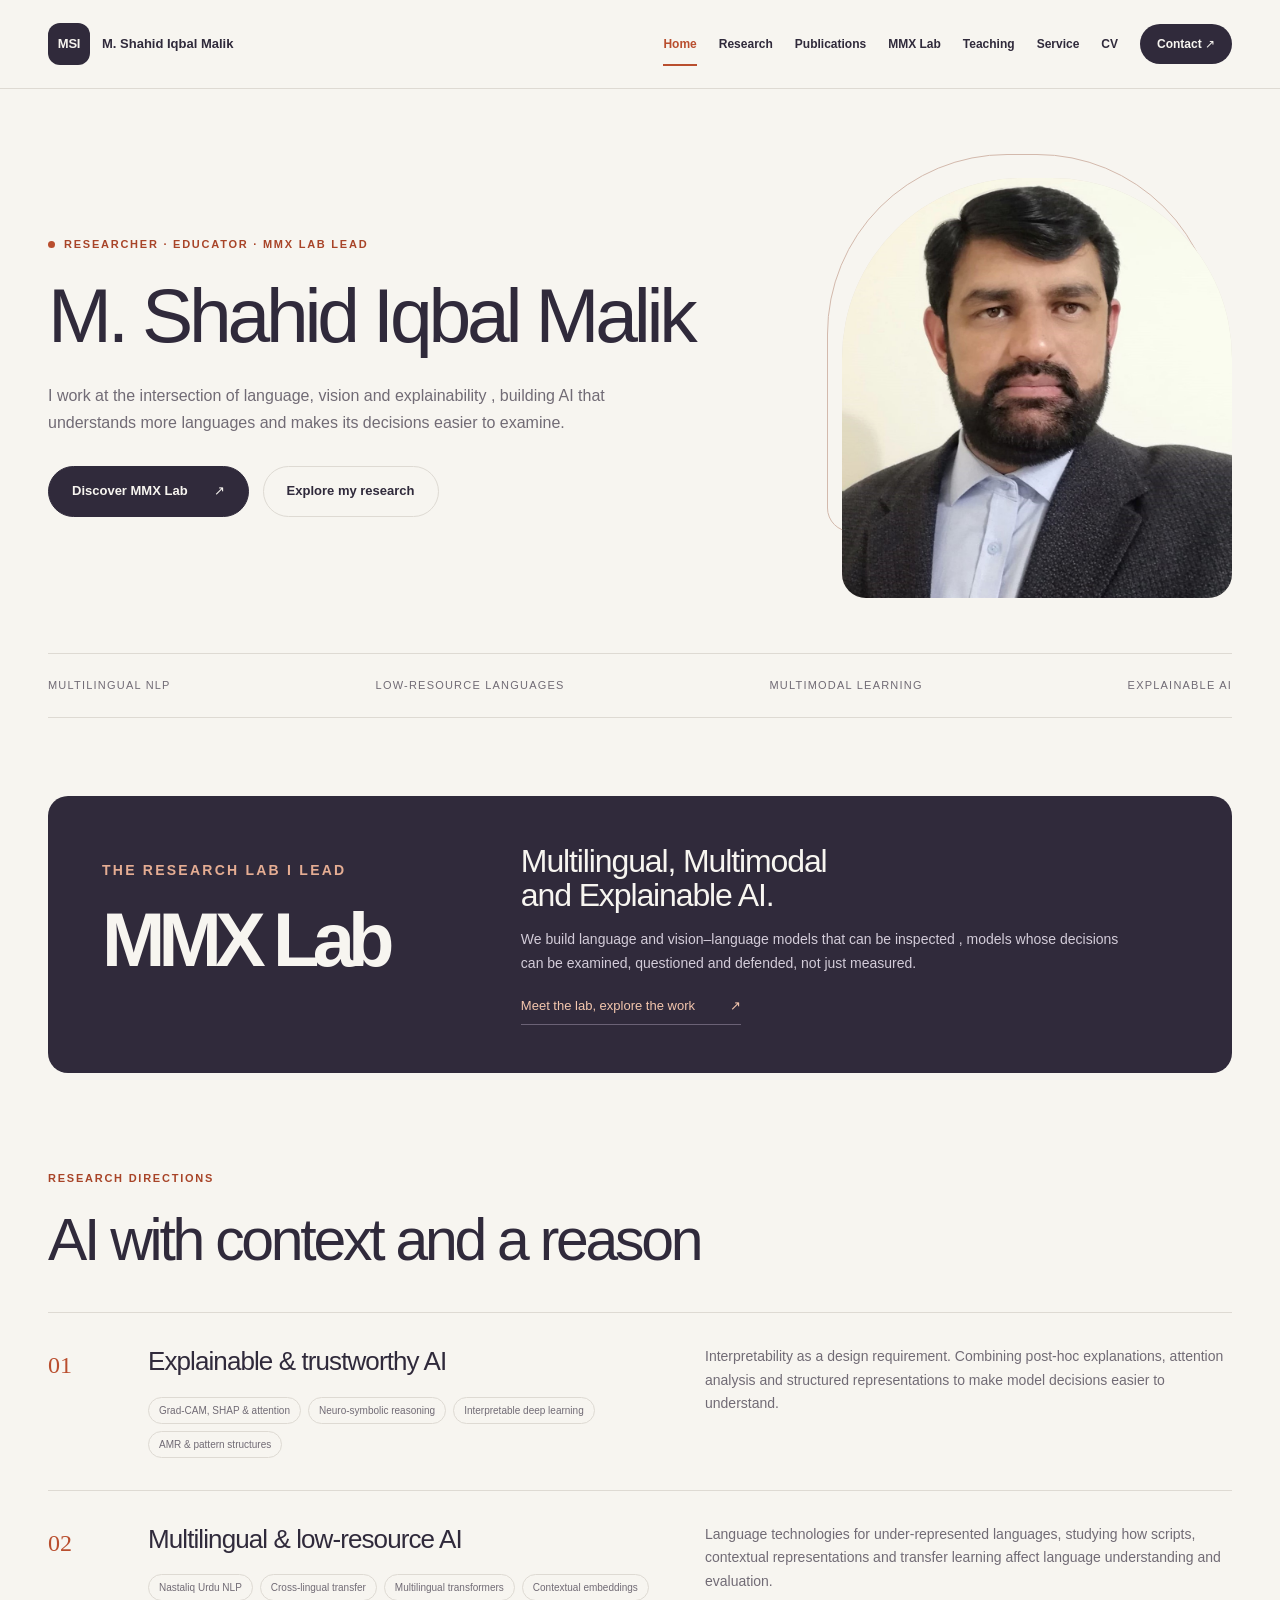
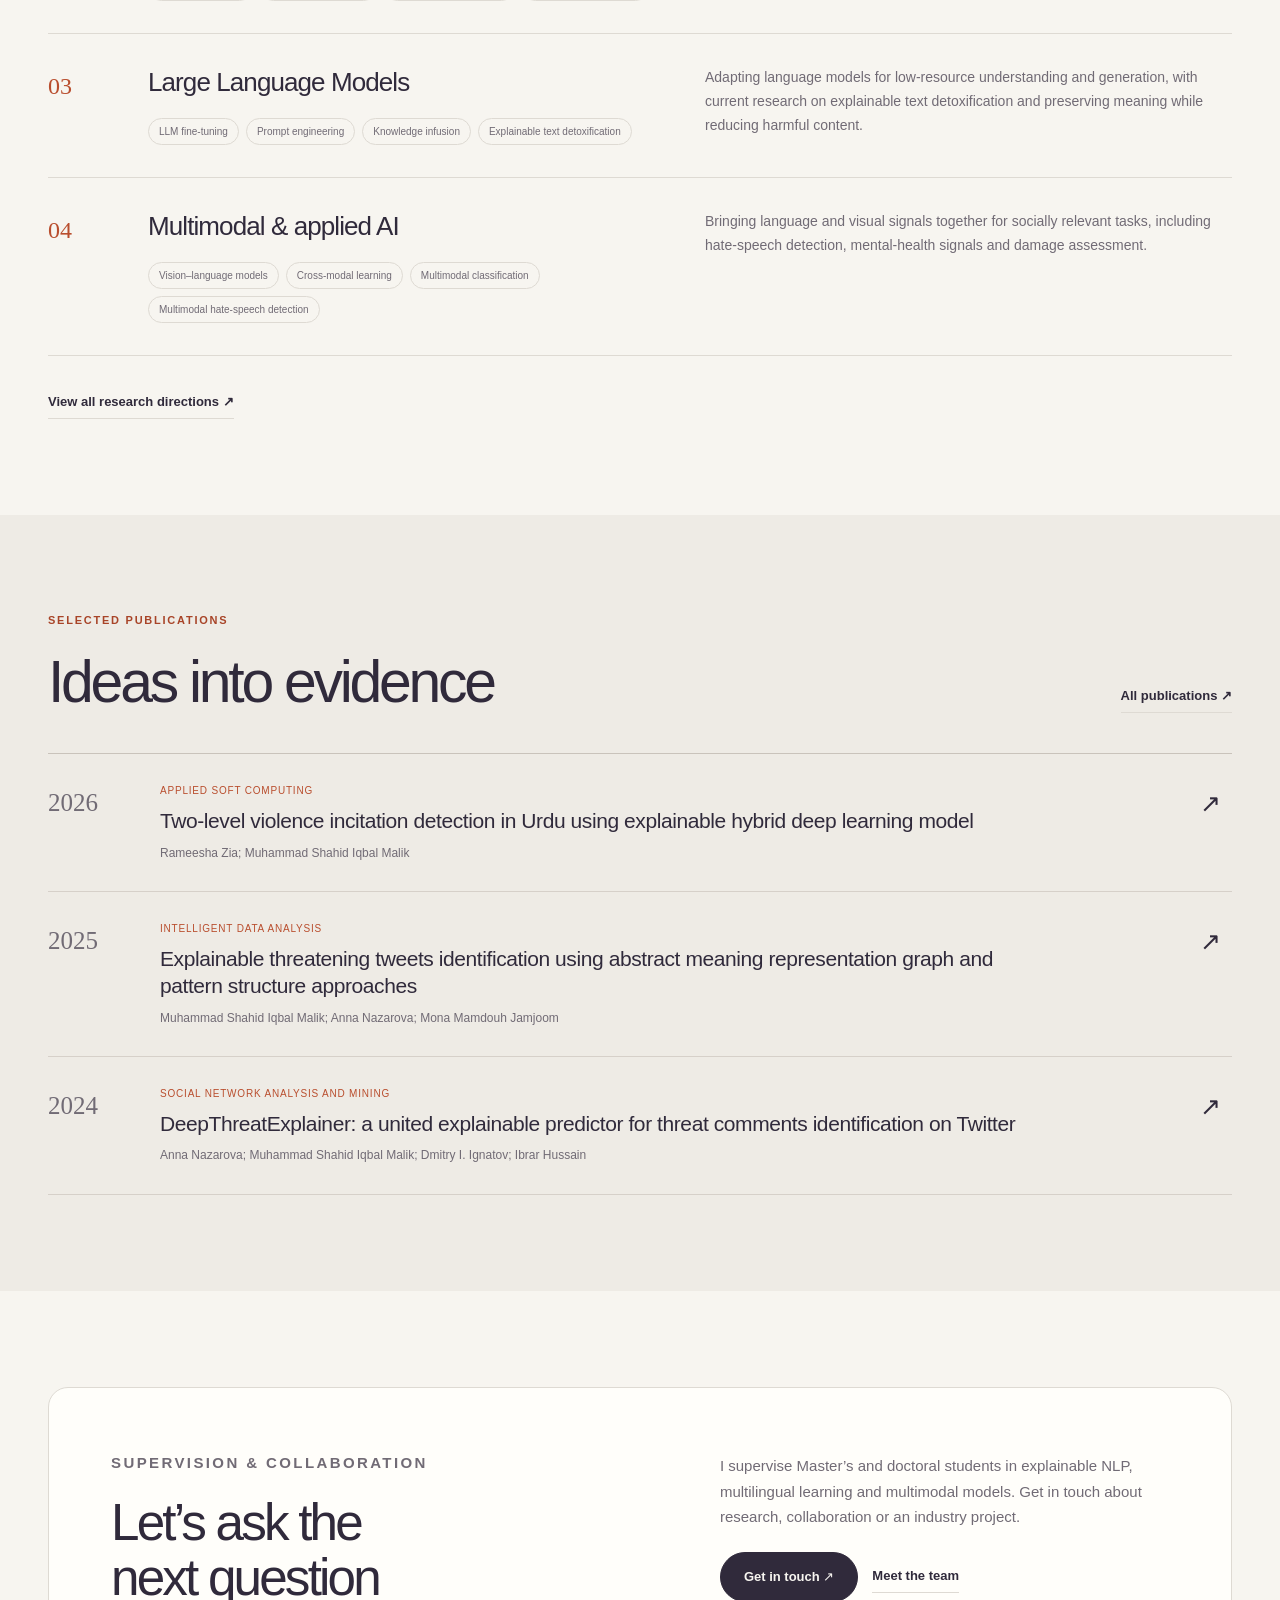
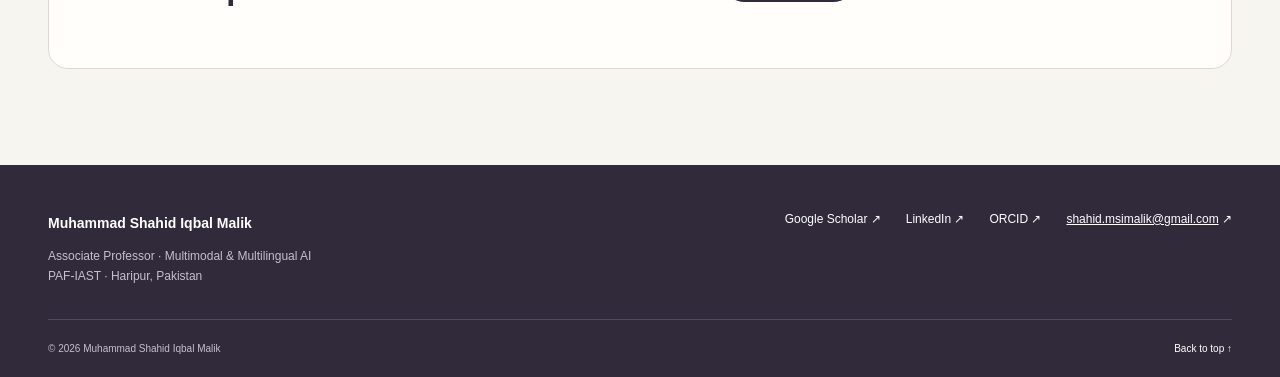
==== commit d72cb39c: "Add files via upload" ====
--- a/index.html
+++ b/index.html
@@ -106,7 +106,7 @@
           <div class="mmx-lab-banner">
             <div>
               <p class="mmx-label">The research lab I lead</p>
-              <div class="mmx-lab-word">MMX<span> Lab</span></div>
+              <div class="mmx-lab-word">MMX Lab</div>
             </div>
             <div>
               <h2>Multilingual, Multimodal<br />and Explainable AI.</h2>
@@ -203,8 +203,7 @@
       <div>
         <p class="mmx-label1">Research directions</p>
         <h2>
-          AI with context<br />
-          <span class="mmx-tagline">And a reason</span>
+          AI with context and a reason
         </h2>
       </div>
       <!-- <p>
@@ -399,9 +398,7 @@
             <div>
               <p class="mmx-label">Supervision &amp; collaboration</p>
               <h2>
-                Let’s ask the<br /><span class="mmx-tagline"
-                  >next question</span
-                >
+                Let’s ask the<br />next question
               </h2>
             </div>
             <div>
@@ -431,7 +428,7 @@
         <div>
 
           <a
-          class="footer"
+          class="footer1"
             href="https://scholar.google.com/citations?user=S2JLYhMAAAAJ&amp;hl=en"
             target="_blank"
             rel="noopener noreferrer"
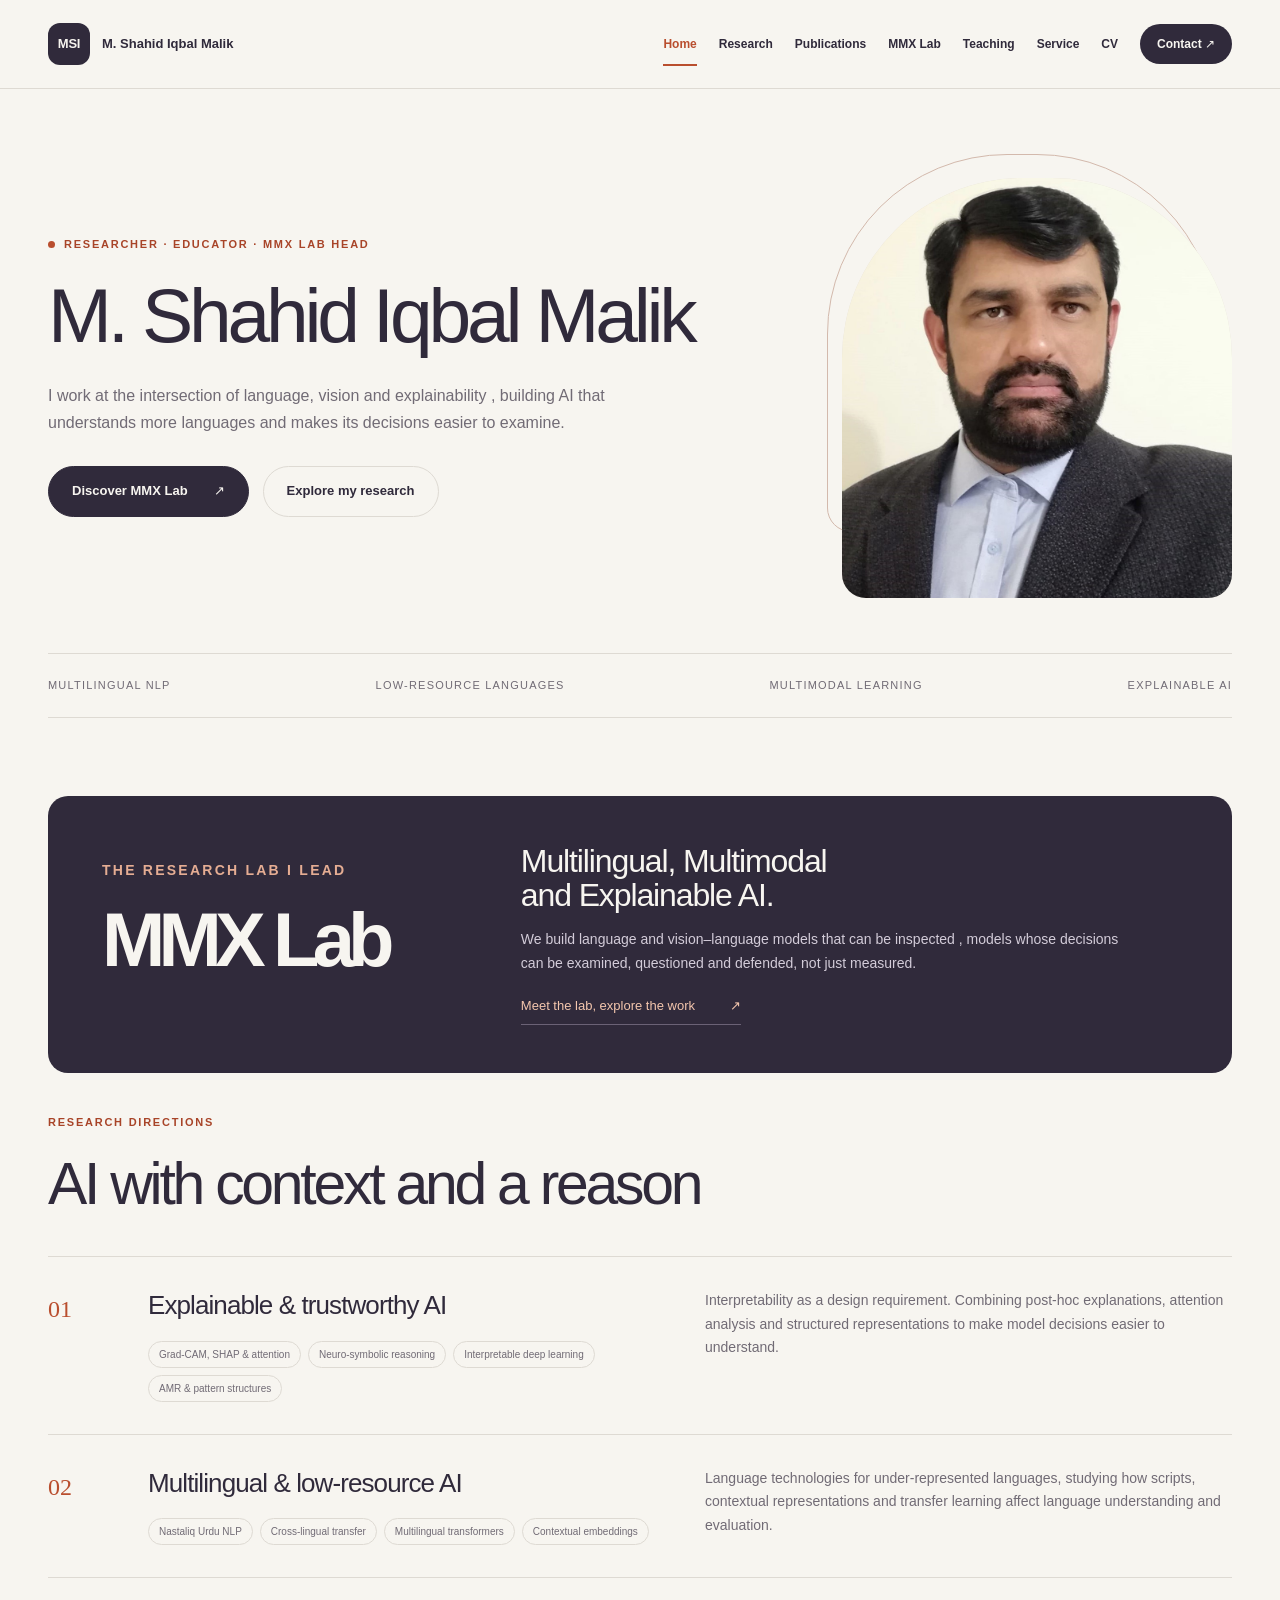
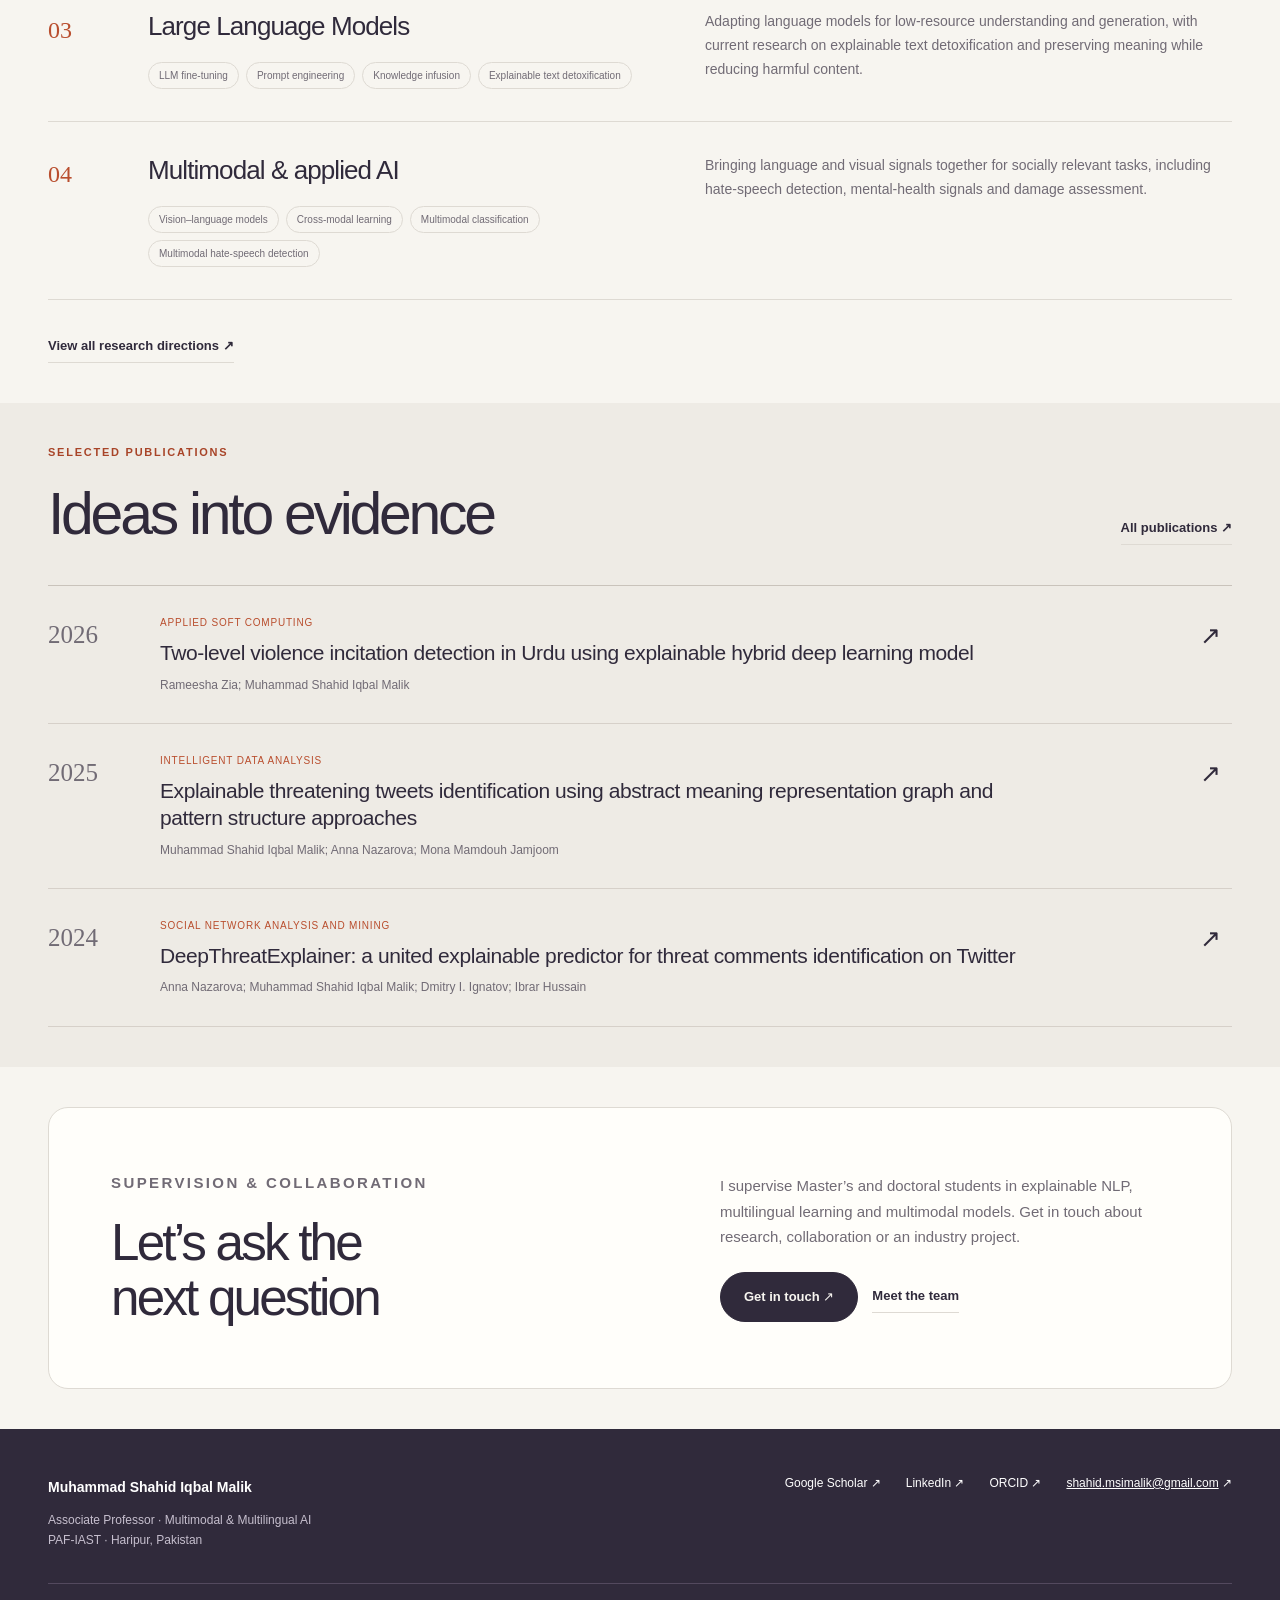
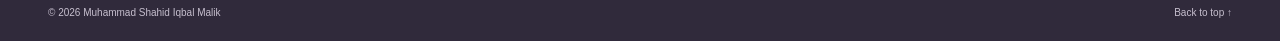
==== commit 62e4ea3b: "Add files via upload" ====
--- a/index.html
+++ b/index.html
@@ -54,7 +54,7 @@
             <div>
               <p class="mmx-label1">
                 <span class="mmx-dot"></span>Researcher · Educator · MMX Lab
-                Lead
+                Head
               </p>
               <h1 class="mmx-home-title">
                 M. Shahid Iqbal Malik
--- a/assets/site.css
+++ b/assets/site.css
@@ -2594,7 +2594,7 @@
         padding: 0.8rem 1.2rem;
         margin-top: 1.8rem;
         border: 1px solid #17324d;
-        background: #17324d;
+        background: var(--navy);
         color: white;
         font-size: 0.85rem;
         font-weight: 700;
@@ -3161,7 +3161,7 @@
 }
 .mmx-section:where(html:not([data-page="research"]), html:not([data-page="research"]) *):not(:where(.site-header, .site-header *, body > footer, body > footer *)),
 .section:where(html:not([data-page="research"]), html:not([data-page="research"]) *):not(:where(.site-header, .site-header *, body > footer, body > footer *)) {
-  padding-block: 96px;
+  padding-block: 40px;
 }
 .mmx-section-head:where(html:not([data-page="research"]), html:not([data-page="research"]) *):not(:where(.site-header, .site-header *, body > footer, body > footer *)) {
   display: flex;
@@ -4342,7 +4342,7 @@
         font-weight: 400;
         line-height: 0.98;
         letter-spacing: -0.055em;
-        color: #192735;
+        color: var(--navy);
       }
 #publications .pub-intro > p:where(html[data-page="publications"], html[data-page="publications"] *):not(:where(.site-header, .site-header *, body > footer, body > footer *)) {
         font-size: 20px;
@@ -4395,8 +4395,8 @@
         border-color: #9aabae;
       }
 #publications .pub-filter.is-active:where(html[data-page="publications"], html[data-page="publications"] *):not(:where(.site-header, .site-header *, body > footer, body > footer *)) {
-        background: #18314b;
-        border-color: #18314b;
+        background: var(--navy);
+        border-color: var(--navy);
         color: #fff;
         font-weight: 650;
       }
@@ -4651,6 +4651,7 @@
         --muted: #5e6f7c;
         --accent: #b44c30;
         --pale: #eeebe5;
+        --navy: #302a3b;
         --line: #dcd8cf;
         --dark: #192e3f;
         --max: 1220px;
@@ -4665,7 +4666,7 @@
 body:where(html[data-page="research"], html[data-page="research"] *):not(:where(.site-header, .site-header *, body > footer, body > footer *)) {
         margin: 0;
         background: var(--paper);
-        color: var(--ink);
+        color: var(--navy);
         font:
           16px/1.7 system-ui,
           -apple-system,
@@ -4687,7 +4688,7 @@
         outline: 2px solid var(--accent);
         outline-offset: 5px;
       }
-h1:where(html[data-page="research"], html[data-page="research"] *):not(:where(.site-header, .site-header *, body > footer, body > footer *)),
+h1:where(html[data-page="research"], h#projects.funding-section:where(html[data-page="research"], html[data-page="research"] *):not(:where(.site-header, .site-header *, body > footer, body > footer *))tml[data-page="research"] *):not(:where(.site-header, .site-header *, body > footer, body > footer *)),
 h2:where(html[data-page="research"], html[data-page="research"] *):not(:where(.site-header, .site-header *, body > footer, body > footer *)),
 h3:where(html[data-page="research"], html[data-page="research"] *):not(:where(.site-header, .site-header *, body > footer, body > footer *)),
 h4:where(html[data-page="research"], html[data-page="research"] *):not(:where(.site-header, .site-header *, body > footer, body > footer *)),
@@ -5685,7 +5686,7 @@
 
 /* Funding section only: full-width rows with award, project and related-work columns. */
 #projects.funding-section:where(html[data-page="research"], html[data-page="research"] *):not(:where(.site-header, .site-header *, body > footer, body > footer *)) {
-        background: #1b304b;
+        background: var(--navy);
         color: #f7f5f0;
         border-color: #4b5d71;
         padding-block: 72px 64px;
@@ -6175,11 +6176,6 @@
 a:where(.site-header, .site-header *, body > footer, body > footer *) {
   -webkit-tap-highlight-color: transparent;
 }
-
-a:where(body > footer, body > footer *) {
-  color: white;
-}
-
 a:focus-visible:where(.site-header, .site-header *, body > footer, body > footer *),
 button:focus-visible:where(.site-header, .site-header *, body > footer, body > footer *),
 summary:focus-visible:where(.site-header, .site-header *, body > footer, body > footer *) {
@@ -6648,13 +6644,13 @@
 .footer-grid:where(.site-header, .site-header *, body > footer, body > footer *) {
   display: flex;
   justify-content: space-between;
+  color: white;
   gap: 40px;
   padding-bottom: 32px;
 }
 .footer-grid strong:where(.site-header, .site-header *, body > footer, body > footer *) {
   font-size: 14px;
   font-weight: 600;
-  color: white;
 }
 .footer-grid p:where(.site-header, .site-header *, body > footer, body > footer *) {
   font-size: 12px;
@@ -7551,3 +7547,157 @@
 :is(#inline-priority, [data-inline-style="home-3"]):is(#inline-priority, [data-inline-style="home-3"]):is(#inline-priority, [data-inline-style="home-3"]) { padding-top: 0 }
 :is(#inline-priority, [data-inline-style="lab-4"]):is(#inline-priority, [data-inline-style="lab-4"]):is(#inline-priority, [data-inline-style="lab-4"]) { padding-top: 0 }
 :is(#inline-priority, [data-inline-style="lab-5"]):is(#inline-priority, [data-inline-style="lab-5"]):is(#inline-priority, [data-inline-style="lab-5"]) { padding-top: 0 }
+
+/* MMX Lab members: coordinated current rows and former-student lists. */
+html[data-page="lab"] .mmx-members-heading {
+  border-top: 4px solid var(--line, #dedad3);
+  border-bottom: 4px solid var(--line, #dedad3);
+  padding-block: 20px;
+  margin-bottom: 42px;
+}
+html[data-page="lab"] .mmx-members-heading h2 {
+  margin: 0;
+  max-width: none;
+  color: var(--navy, #b94e2e);
+  font-size: clamp(2rem, 4.2vw, 3.25rem);
+  line-height: 1.16;
+  font-weight: 650;
+  letter-spacing: -0.035em;
+}
+html[data-page="lab"] .mmx-members-subtitle {
+  display: inline;
+  font-size: clamp(.9rem, 1.8vw, 1.25rem);
+  font-weight: 600;
+  letter-spacing: -0.015em;
+  white-space: normal;
+}
+html[data-page="lab"] .mmx-members-group + .mmx-members-group {
+  margin-top: 36px;
+}
+html[data-page="lab"] .mmx-members-group-title {
+  margin: 0 0 16px;
+  color: var(--plum, #302a3b);
+  font-family: inherit;
+  font-size: 1rem;
+  line-height: 1.5;
+  font-weight: 650;
+  letter-spacing: 0;
+}
+html[data-page="lab"] .mmx-current-members-list {
+  list-style: none;
+  margin: 0;
+  padding: 0;
+}
+html[data-page="lab"] .mmx-member-row {
+  display: grid;
+  grid-template-columns: 44px minmax(0, 1fr) auto;
+  gap: 18px;
+  align-items: center;
+  padding: 20px 0;
+  border-bottom: 1px solid var(--line, #dedad3);
+}
+html[data-page="lab"] .mmx-member-row:first-child {
+  border-top: 1px solid var(--line, #dedad3);
+}
+html[data-page="lab"] .mmx-member-initials {
+  display: grid;
+  place-items: center;
+  width: 44px;
+  height: 44px;
+  border: 1px solid var(--line, #dedad3);
+  border-radius: 50%;
+  color: var(--orange, #b94e2e);
+  background: var(--pale, #eeebe5);
+  font-size: .78rem;
+  font-weight: 650;
+  letter-spacing: .02em;
+}
+html[data-page="lab"] .mmx-member-details h4 {
+  margin: 0;
+  color: var(--plum, #302a3b);
+  font-family: inherit;
+  font-size: 1.1rem;
+  line-height: 1.5;
+  font-weight: 550;
+  letter-spacing: -.02em;
+}
+html[data-page="lab"] .mmx-member-role {
+  padding: 5px 12px;
+  border: 1px solid var(--line, #dedad3);
+  border-radius: 30px;
+  color: var(--muted, #716b75);
+  font-size: .72rem;
+  line-height: 1.5;
+  white-space: nowrap;
+}
+html[data-page="lab"] .mmx-member-links {
+  display: flex;
+  flex-wrap: wrap;
+  gap: 8px 20px;
+  margin-top: 5px;
+  font-size: .77rem;
+  color: var(--muted, #716b75);
+}
+html[data-page="lab"] .mmx-member-links a {
+  text-decoration: underline;
+  text-underline-offset: 3px;
+  text-decoration-color: var(--line, #dedad3);
+}
+html[data-page="lab"] .mmx-member-links a:hover {
+  color: var(--orange, #b94e2e);
+  text-decoration-color: currentColor;
+}
+html[data-page="lab"] .mmx-former-members-list {
+  list-style-type: square;
+  margin: 0;
+  padding-left: 21px;
+  color: var(--ink, #302a3b);
+  font-size: 1rem;
+  line-height: 1.7;
+}
+html[data-page="lab"] .mmx-former-members-list li {
+  padding-left: 3px;
+  margin-bottom: 10px;
+}
+html[data-page="lab"] .mmx-former-members-list li::marker {
+  color: var(--orange, #b94e2e);
+  font-size: .8em;
+}
+@media (max-width: 600px) {
+  html[data-page="lab"] .mmx-members-heading {
+    padding-block: 17px;
+    margin-bottom: 30px;
+  }
+  html[data-page="lab"] .mmx-members-subtitle {
+    display: block;
+    margin-top: 7px;
+  }
+  html[data-page="lab"] .mmx-member-row {
+    grid-template-columns: 38px minmax(0, 1fr);
+    gap: 4px 13px;
+    padding-block: 18px;
+  }
+  html[data-page="lab"] .mmx-member-initials {
+    width: 38px;
+    height: 38px;
+    grid-row: 1 / span 2;
+  }
+  html[data-page="lab"] .mmx-member-role {
+    grid-column: 2;
+    justify-self: start;
+    margin-top: 5px;
+    padding: 3px 9px;
+  }
+  html[data-page="lab"] .mmx-member-details h4 {
+    font-size: 1rem;
+  }
+}
+@media print {
+  html[data-page="lab"] .mmx-member-row,
+  html[data-page="lab"] .mmx-former-members-list li {
+    break-inside: avoid;
+  }
+  html[data-page="lab"] .mmx-members-heading h2 {
+    color: #302a3b;
+  }
+}
